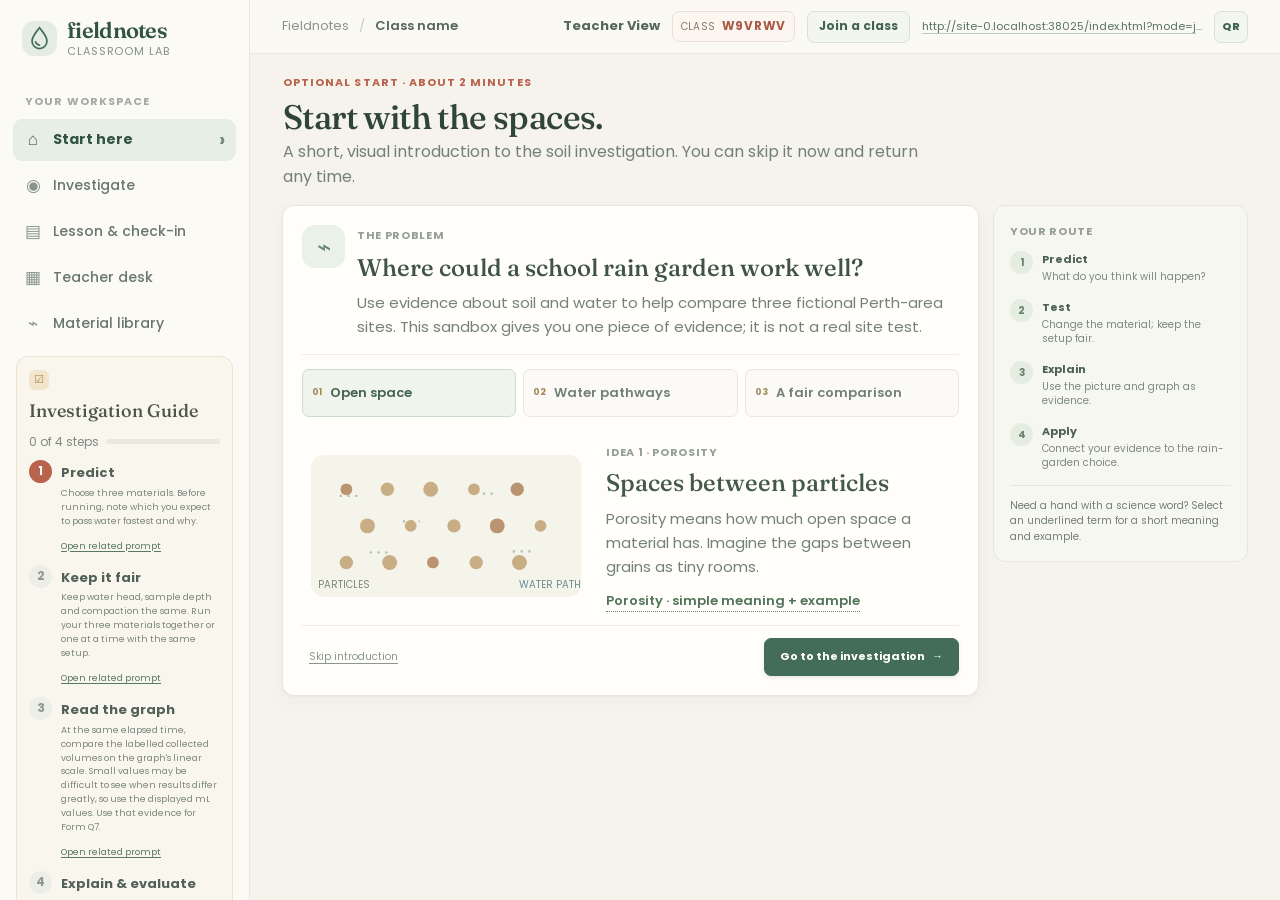
==== index.html @ 04ba3dc2 "Add encrypted cross-device class backups" ====
<!doctype html>
<html lang="en">
  <head>
    <meta charset="utf-8" />
    <meta name="viewport" content="width=device-width, initial-scale=1" />
    <meta name="theme-color" content="#f5f3ec" />
    <meta name="description" content="An interactive classroom investigation into water moving through soil and rock." />
    <title>Fieldnotes — Water through soil</title>
    <link rel="preconnect" href="https://fonts.googleapis.com" />
    <link rel="preconnect" href="https://fonts.gstatic.com" crossorigin />
    <link href="https://fonts.googleapis.com/css2?family=Fraunces:opsz,wght@9..144,500;9..144,600&family=Poppins:wght@400;500;600;700&display=swap" rel="stylesheet" />
    <link rel="stylesheet" href="styles.css" />
  </head>
  <body>
    <div class="app-frame">
      <aside class="sidebar" aria-label="Main navigation">
        <a class="brand" href="#explore" aria-label="Fieldnotes home">
          <span class="brand-mark" aria-hidden="true">
            <svg viewBox="0 0 40 40"><path d="M20 4c5 7 11 12 11 20a11 11 0 1 1-22 0C9 16 15 11 20 4Z" fill="none" stroke="currentColor" stroke-width="2.5"/><path d="M14 25c1 3 3 4 6 5" fill="none" stroke="currentColor" stroke-width="2.5" stroke-linecap="round"/></svg>
          </span>
          <span class="brand-copy"><strong>fieldnotes</strong><small>classroom lab</small></span>
        </a>

        <div class="nav-label">YOUR WORKSPACE</div>
        <nav class="primary-nav">
          <button class="nav-item active" data-view="intro"><span class="nav-icon">⌂</span><span>Start here</span><span class="nav-chevron">›</span></button>
          <button class="nav-item" data-view="explore"><span class="nav-icon">◉</span><span>Investigate</span></button>
          <button class="nav-item" data-view="lesson"><span class="nav-icon">▤</span><span>Lesson &amp; check-in</span></button>
          <button class="nav-item" data-view="teacher"><span class="nav-icon">▦</span><span>Teacher desk</span></button>
          <button class="nav-item" data-view="sources"><span class="nav-icon">⌁</span><span>Material library</span></button>
        </nav>

        <section class="mission-card workflow-card workspace-guide" aria-labelledby="workflow-title">
          <div class="mission-top"><span class="mission-icon" aria-hidden="true">☑</span></div>
          <h3 id="workflow-title">Investigation Guide</h3>
          <div class="workflow-progress"><span id="workflow-progress-label">0 of 4 steps</span><span class="workflow-track"><i id="workflow-progress-fill"></i></span></div>
          <ol id="workflow-list" class="workflow-list" aria-live="polite"></ol>
          <button class="text-link" data-view="lesson">Open all question prompts <span>↗</span></button>
        </section>

        <div class="sidebar-bottom">
          <div class="class-mini">
            <div class="class-mini-top"><span class="live-dot"></span><span>ACTIVE CLASS</span></div>
            <strong id="sidebar-class-name">Class name</strong>
            <div class="class-mini-foot"><span id="sidebar-class-code" class="mini-code" aria-label="Class code RIVER7">RIVER7</span></div>
          </div>
          <button class="nav-item join-shortcut" data-view="join"><span class="nav-icon">＋</span><span>Join a class</span></button>
          <div class="sidebar-note"><span class="note-dot"></span>Saved in this browser</div>
        </div>
      </aside>

      <div class="main-column">
        <header class="topbar">
          <div class="crumb"><span>Fieldnotes</span><span class="crumb-slash">/</span><strong id="topbar-class-name">Class name</strong></div>
          <div class="topbar-actions">
            <span id="header-view-identity" class="view-identity">Teacher View</span>
            <span class="header-class-code"><span>CLASS</span><strong id="header-class-code">RIVER7</strong></span>
            <button class="header-join-button" type="button" data-view="join">Join a class</button>
            <a id="header-student-url" class="header-student-url" href="?mode=join" target="_blank" rel="noopener noreferrer" aria-label="Open the student website link"><span id="header-student-url-text">Student link</span></a>
            <button id="header-qr-code" class="header-qr-button" type="button" aria-label="Show student link QR code">QR</button>
            <button id="return-teacher-view" class="return-teacher-view" type="button" hidden>Return to Teacher View</button>
          </div>
        </header>

        <main id="main-content">
          <section id="view-intro" class="view active-view" aria-labelledby="welcome-title">
            <div class="page-heading">
              <div><div class="eyebrow"><span class="eyebrow-mark">OPTIONAL START · ABOUT 2 MINUTES</span></div><h1 id="welcome-title">Start with the spaces.</h1><p class="page-intro">A short, visual introduction to the soil investigation. You can skip it now and return any time.</p></div>
            </div>
            <div class="welcome-layout">
              <section class="welcome-main">
                <div class="welcome-challenge"><span class="welcome-art" aria-hidden="true">⌁</span><div><div class="section-kicker">THE PROBLEM</div><h2>Where could a school rain garden work well?</h2><p>Use evidence about soil and water to help compare three fictional Perth-area sites. This sandbox gives you one piece of evidence; it is not a real site test.</p></div></div>
                <div class="intro-concepts" role="group" aria-label="Explore three ideas">
                  <button type="button" class="intro-concept is-active" data-intro-step="spaces" aria-pressed="true"><span>01</span><strong>Open space</strong></button>
                  <button type="button" class="intro-concept" data-intro-step="pathways" aria-pressed="false"><span>02</span><strong>Water pathways</strong></button>
                  <button type="button" class="intro-concept" data-intro-step="fair" aria-pressed="false"><span>03</span><strong>A fair comparison</strong></button>
                </div>
                <div class="intro-visual-row"><div class="intro-diagram" id="intro-diagram" aria-label="Illustration of pore spaces between soil particles"></div><div class="intro-explanation" aria-live="polite"><span class="section-kicker" id="intro-step-label">IDEA 1 · POROSITY</span><h2 id="intro-step-title">Spaces between particles</h2><p id="intro-step-copy">Porosity means how much open space a material has. Imagine the gaps between grains as tiny rooms.</p><button class="term-link" type="button" data-glossary="porosity" data-tooltip="Porosity is the amount of open space inside a material. Example: a sponge can have many spaces to hold water.">Porosity · simple meaning + example</button></div></div>
                <div class="intro-actions"><button id="skip-intro" class="quiet-button">Skip introduction</button><button id="start-investigation" class="run-button">Go to the investigation <span>→</span></button></div>
              </section>
              <aside class="welcome-aside"><div class="section-kicker">YOUR ROUTE</div><ol class="welcome-route"><li><span>1</span><div><strong>Predict</strong><small>What do you think will happen?</small></div></li><li><span>2</span><div><strong>Test</strong><small>Change the material; keep the setup fair.</small></div></li><li><span>3</span><div><strong>Explain</strong><small>Use the picture and graph as evidence.</small></div></li><li><span>4</span><div><strong>Apply</strong><small>Connect your evidence to the rain-garden choice.</small></div></li></ol><p class="welcome-note">Need a hand with a science word? Select an underlined term for a short meaning and example.</p></aside>
            </div>
          </section>

          <section id="view-explore" class="view active-view" aria-labelledby="page-title">
            <div class="page-heading">
              <div>
                <div class="eyebrow"><span class="eyebrow-mark">FIELD STUDY 02</span><span class="eyebrow-dot">·</span><span>SOIL &amp; WATER</span></div>
                <h1 id="page-title">Where does the water go?</h1>
                <p class="page-intro">Test how different substances let water move through them. Keep the setup the same, change one variable, and look for a pattern.</p>
              </div>
              <div class="progress-chip"><span class="progress-ring">01</span><span><small>YOUR INVESTIGATION</small><strong>Explore the flow</strong></span></div>
            </div>

            <div class="mode-row">
              <div class="mode-label"><span class="mode-sparkle">✳</span><span><strong>Choose your view</strong><small>Every material is available in both modes.</small></span></div>
              <div class="mode-switch" role="group" aria-label="Simulator detail mode">
                <button id="simple-mode" class="mode-option selected" aria-pressed="true">Simple <span>Start here</span></button>
                <button id="advanced-mode" class="mode-option" aria-pressed="false">Advanced <span>Show the science</span></button>
              </div>
            </div>

            <div class="lab-layout">
              <aside class="control-column">
                <section class="control-card" aria-labelledby="setup-title">
                  <div class="card-title-row">
                    <div><div class="section-kicker">YOUR SETUP</div><h2 id="setup-title">Set up a trial</h2></div>
                    <span class="step-count">01 / 03</span>
                  </div>
                  <div class="field-label" id="material-select-label">Material <span class="field-required">10 available</span></div><button id="material-help" class="term-link material-help" type="button" data-glossary="material-clay" data-tooltip="Clay is soil with extremely small mineral particles. Example: it can have many tiny spaces that still slow water." aria-label="Explain the selected material">What is this material?</button>
                  <div class="material-picker" id="material-picker"><button id="material-picker-trigger" class="material-picker-trigger" type="button" aria-haspopup="listbox" aria-expanded="false" aria-labelledby="material-select-label material-picker-current" aria-describedby="material-note"><span id="material-picker-current"></span><span class="select-chevron" aria-hidden="true">⌄</span></button><div id="material-picker-menu" class="material-picker-menu" role="listbox" aria-labelledby="material-select-label" hidden></div></div><select id="material-select" aria-hidden="true" tabindex="-1" hidden></select>
                  <div id="material-note" class="material-note">A material’s pore space and flow rate are related, but they are not the same thing.</div>

                  <div class="range-field">
                    <div class="range-heading"><label for="head-range">Water head <button class="term-inline" type="button" aria-label="Explain water head" data-glossary="water-head" data-tooltip="Water head is the height of water pushing through the sample. Example: a higher water level gives a stronger push.">?</button></label><output id="head-output" for="head-range">15 cm</output></div>
                    <input id="head-range" type="range" min="5" max="30" value="15" step="1" />
                    <div class="range-ends"><span>Lower</span><span>Higher pressure</span></div>
                  </div>
                  <div class="range-field">
                    <div class="range-heading"><label for="depth-range">Material depth</label><output id="depth-output" for="depth-range">10 cm</output></div>
                    <input id="depth-range" type="range" min="5" max="20" value="10" step="1" />
                    <div class="range-ends"><span>Shorter</span><span>Longer path</span></div>
                  </div>
                  <div class="range-field compact-range">
                  <div class="range-heading"><label for="compact-range">Compaction <button class="term-inline" type="button" aria-label="Explain compaction" data-glossary="compaction" data-tooltip="Compaction is how tightly particles are pressed. Example: pressing loose grains together changes the gaps between them.">?</button></label><output id="compact-output" for="compact-range">0%</output></div>
                    <input id="compact-range" type="range" min="0" max="60" value="0" step="5" />
                    <div class="range-ends"><span>Loose</span><span>Pressed</span></div>
                  </div>
                  <div id="advanced-readout" class="advanced-readout" hidden>
                    <div class="readout-head"><span>ILLUSTRATIVE MODEL VALUES</span><button id="formula-help" class="help-button" aria-label="Explain model values">?</button></div>
                    <p class="model-value-note">These numbers are sandbox inputs, not measurements of a real sample.</p>
                    <div class="value-pair"><span>Model input, K <button class="term-inline" type="button" aria-label="Explain hydraulic conductivity" data-glossary="hydraulic-conductivity" data-tooltip="Hydraulic conductivity (K) is a model number for how readily a material transmits water under these conditions.">?</button></span><strong id="k-value">—</strong></div>
                    <div class="value-pair"><span>Porosity <button class="term-inline" type="button" aria-label="Explain porosity" data-glossary="porosity" data-tooltip="Porosity is the share of a material's volume made up of open spaces. Example: a sponge has spaces that can hold water.">?</button></span><strong id="porosity-value">—</strong></div>
                    <div class="value-pair"><span>Area, A <button class="term-inline" type="button" aria-label="Explain sample area" data-glossary="sample-area" data-tooltip="Sample area is the face area water passes through. Example: a wider filter has more area for water to pass side by side.">?</button></span><strong id="area-value">—</strong></div>
                    <div class="value-pair"><span>Head, Δh <button class="term-inline" type="button" aria-label="Explain head difference" data-glossary="head-difference" data-tooltip="The head difference is the height-related push across the sample. Example: water flows from a higher tank level toward a lower outlet.">?</button></span><strong id="head-value">—</strong></div>
                    <div class="value-pair"><span>Depth, L <button class="term-inline" type="button" aria-label="Explain sample length" data-glossary="sample-length" data-tooltip="Sample length is the distance water travels through the material. Example: water takes a longer route through a deep layer than a thin one.">?</button></span><strong id="length-value">—</strong></div>
                    <div class="value-pair"><span>Discharge, Q <button class="term-inline" type="button" aria-label="Explain discharge" data-glossary="discharge" data-tooltip="Discharge is the volume of water passing through each second. Example: a tap filling a bucket quickly has a greater discharge.">?</button></span><strong id="q-value">—</strong></div>
                    <div class="value-pair"><span>Darcy flux, q/A <button class="term-inline" type="button" aria-label="Explain Darcy flux" data-glossary="darcy-flux" data-tooltip="Darcy flux is flow rate divided by the whole sample area. It is not the exact speed of water in each pore. Example: a sprinkler spreading the same water over a wider patch has a lower flow per square metre.">?</button></span><strong id="v-value">—</strong></div>
                    <div class="equation"><span>Darcy’s law <button class="term-inline" type="button" aria-label="Explain Darcy's law" data-glossary="darcy-law" data-tooltip="Darcy's law estimates flow through a porous material from its conductivity, area and water-level gradient. Example: it helps explain why water passes faster through a wide, open filter than a narrow, tightly packed one.">?</button></span><strong id="equation-value">Q = K × A × (Δh ÷ L)</strong></div>
                  </div>
                  <div class="control-divider"></div>
                  <div class="compare-heading"><div><div class="section-kicker">COMPARE</div><h3>Test up to 3</h3></div><span class="compare-glyph">⇄</span></div>
                  <div class="compare-add-row">
                    <div class="material-picker compare-picker small-select" id="compare-picker"><button id="compare-picker-trigger" class="material-picker-trigger" type="button" aria-label="Choose a material to compare" aria-haspopup="listbox" aria-expanded="false"><span id="compare-picker-current">Choose another material</span><span class="select-chevron" aria-hidden="true">⌄</span></button><div id="compare-picker-menu" class="material-picker-menu" role="listbox" aria-label="Materials available to compare" hidden></div><select id="compare-select" aria-hidden="true" tabindex="-1" hidden><option value="">Choose another material</option></select></div>
                    <button id="add-compare" class="icon-add" aria-label="Add material to comparison" title="Add comparison">+</button>
                  </div>
                  <div id="compare-chips" class="compare-chips" aria-live="polite"></div>
                  <div class="compare-properties-heading"><strong>Material property scales</strong><span>Selected materials · view only</span></div>
                  <div id="compare-material-readouts" class="compare-material-readouts" aria-label="Read-only material property scales"></div>
                  <div class="control-footnote"><span class="tiny-info">i</span><span>For a fair test, each material gets the same water head, depth and compaction.</span></div>
                </section>

              </aside>

              <section class="experiment-card" aria-label="Live soil investigation">
                <div class="experiment-toolbar">
                  <div class="experiment-title"><span class="activity-dot"></span><span><strong>Permeability lab</strong><small id="activity-status">Ready for a new trial</small></span></div>
                  <div class="run-actions">
                    <button id="reset-trial" class="quiet-button" title="Save this completed trial to Activity History, then reset">Reset</button>
                    <button id="run-trial" class="run-button"><span class="play-mark">▶</span><span>Start trial</span></button>
                  </div>
                </div>
                <div class="visual-pair">
                  <section class="activity-panel" aria-labelledby="activity-title">
                    <div class="panel-topline"><div><div class="panel-overline">THE ACTIVITY</div><h3 id="activity-title">Watch the water move</h3></div><button class="caption-help" id="why-slow" title="About the simulation">i</button></div>
                    <div class="activity-stage" id="activity-stage">
                      <div class="stage-tag">SIMULATED SOIL SAMPLE</div>
                      <div id="activity-visual" class="activity-visual" aria-label="Diagram of water passing through a soil sample"></div>
                      <div class="stage-caption"><span class="material-swatch" id="material-swatch"></span><span id="visual-material-label">Clay sample</span><span class="caption-separator">·</span><span id="visual-flow-label">Very slow flow</span></div>
                      <div class="flow-callout"><span class="callout-wave">≈</span><span><strong id="flow-band">Slow flow</strong><small>Water movement through this sample</small></span></div>
                    </div>
                    <div class="activity-readings">
                      <div><span class="reading-label">COLLECTED</span><strong id="volume-value">0.00 <small>mL</small></strong></div>
                      <div><span class="reading-label">ELAPSED</span><strong id="time-value">0:00</strong></div>
                      <div class="reading-state"><span class="reading-label">PORE SPACE</span><strong id="porosity-band">High</strong></div>
                    </div>
                    <details class="pore-explorer"><summary>See how pore size and pathways differ</summary><p class="pore-explorer-note">Adjust the sketch to explore how grain size and connected gaps can change flow. These sliders teach the idea; they do not change the selected material or graph.</p><div id="pore-model-visual" class="pore-model-visual"></div><label class="range-heading" for="grain-model-range"><span>Grain size</span><output id="grain-model-output">Mixed</output></label><input id="grain-model-range" type="range" min="0" max="100" value="50" /><div class="range-ends"><span>Fine</span><span>Coarse</span></div><label class="range-heading pore-slider-label" for="path-model-range"><span>Connected gaps</span><output id="path-model-output">Some</output></label><input id="path-model-range" type="range" min="0" max="100" value="50" /><div class="range-ends"><span>Few links</span><span>More links</span></div><p id="pore-model-caption" class="pore-model-caption" aria-live="polite"></p></details>
                    <details class="activity-history-details"><summary><span>Activity History</span><span id="history-count" class="history-count">0 saved trials</span></summary><p class="history-intro">Earlier trials appear newest first. Compare a saved material line with today’s graph to look for patterns.</p><div id="activity-history-list" class="activity-history-list"></div></details>
                  </section>

                  <section class="graph-panel" aria-labelledby="graph-title">
                    <div class="panel-topline graph-heading"><div><div class="panel-overline">YOUR EVIDENCE</div><h3 id="graph-title">Water collected over time</h3></div><span id="graph-live" class="graph-live"><i></i> LIVE</span></div>
                    <div class="chart-wrap">
                      <svg id="volume-chart" viewBox="0 0 520 260" role="img" aria-label="Line graph showing cumulative water collected over time"></svg>
                    </div>
                    <div id="chart-legend" class="chart-legend"></div>
                    <div class="simulator-seek graph-simulator-seek">
                      <div class="simulator-seek-head"><label for="trial-scrubber">Explore trial time</label><output id="trial-time-output" for="trial-scrubber">0:00</output></div>
                      <input id="trial-scrubber" type="range" min="0" max="120" step="1" value="0" aria-label="Move through the simulated trial time" />
                      <div class="simulator-seek-foot"><span>0 sec</span><span id="trial-time-end">120 sec</span><span>Scrub back to inspect results; moving forward extends the trial with current settings.</span><button type="button" id="advance-trial" class="advance-button">+10 sec</button></div>
                    </div>
                    <p id="graph-scale-note" class="graph-scale-note" hidden></p>
                    <div class="graph-explainer">
                      <div class="explainer-icon">↗</div>
                      <div><strong>What the graph means</strong><p>Horizontal axis: elapsed simulated time in seconds, from 0 to 120. Vertical axis: cumulative water collected in millilitres. Every material uses the same linear axes and evenly spaced tick values.</p><p id="graph-line-reading">At the same time, a higher line means more water has been collected. A steeper line means a faster flow rate.</p><p>Dotted line: model estimate from the selected time and current settings. Solid line: recorded result, which keeps its earlier values when settings change. Both are simulated, not field measurements.</p><p>When materials differ greatly, a low-flow line may sit close to zero on the shared scale. Read the labelled mL values at the same time to compare them.</p><button class="term-link graph-term" type="button" data-glossary="slope" data-tooltip="Graph slope means how quickly the line rises. Example: a steeper line shows more water collected in the same time.">What does slope mean?</button></div>
                    </div>
                    <div id="graph-insight" class="graph-insight"><span class="insight-stars">✳</span><span>Start a trial to see how your setup changes the line.</span></div>
                  </section>
                </div>
                <div class="experiment-bottom-note"><span class="note-leaf">✿</span><span><strong>Think like a scientist:</strong> change one setting at a time so you can tell what caused the difference.</span><button id="what-is-darcy" class="underlined-button">Why does water flow? <span>↗</span></button></div>
              </section>
            </div>

            <footer class="page-footer"><span>Fieldnotes <span class="footer-dot">·</span> <strong id="footer-class-name">Class name</strong></span><small class="footer-credit">Made by Kyle Sprenkeling</small><button id="about-model" class="footer-link">About this model</button></footer>
          </section>

          <section id="view-lesson" class="view" aria-labelledby="lesson-title" hidden>
            <div class="page-heading secondary-heading">
              <div><div class="eyebrow"><span class="eyebrow-mark">FIELD STUDY 02</span><span class="eyebrow-dot">·</span><span>LEARN &amp; APPLY</span></div><h1 id="lesson-title">Water moves through soil</h1><p class="page-intro">Use the lab to gather evidence, then connect what you saw to the ideas behind it.</p></div>
              <div class="progress-chip"><span class="progress-ring lesson-ring">02</span><span><small>LESSON PROGRESS</small><strong><span id="question-progress">0</span> of 6 answered</strong></span></div>
            </div>
            <div class="lesson-layout">
              <div class="lesson-main">
                <article class="lesson-card lesson-intro-card">
                  <div class="lesson-card-head"><div><div class="section-kicker">THE BIG IDEA</div><h2>More pores doesn’t always mean faster flow.</h2></div><span class="idea-mark">✳</span></div>
                  <p>Soil contains spaces between particles. Those spaces store water, but the size and connection of the spaces affect how quickly water can move. A clay can have lots of pore space and still let water through slowly because its pores are tiny and poorly connected.</p>
                  <div class="idea-pair"><div class="idea-cell"><span class="idea-icon pore-icon">◌</span><span><strong>Porosity <button class="term-inline" type="button" data-glossary="porosity" data-tooltip="Porosity is how much open space a material has. Example: a sponge has many spaces that can hold water.">?</button></strong><small>How much open space is in the material.</small></span></div><span class="idea-not-equal">≠</span><div class="idea-cell"><span class="idea-icon flow-icon">↗</span><span><strong>Permeability <button class="term-inline" type="button" data-glossary="permeability" data-tooltip="Permeability is how easily water moves through connected spaces. Example: open gaps make a path for water.">?</button></strong><small>How easily connected spaces let water through.</small></span></div></div>
                </article>
                <div class="lesson-section-title"><div><div class="section-kicker">PREDICT · TEST · EXPLAIN</div><h2>Evidence check-in</h2></div><span class="question-count">6 SHORT PROMPTS · SAVED HERE</span></div>
                <p class="form-note">Draft your thinking here, then use your class form for the assessed responses. Form Q7–Q9 match the three investigation questions.</p>
                <div id="question-list" class="question-list"></div>
                <div class="submit-bar"><div><strong>Save your check-in</strong><small>Your draft answers stay in this browser only.</small></div><button id="submit-lesson" class="run-button"><span>Finish check-in</span><span>→</span></button></div>
                <div id="submit-message" class="submit-message" role="status" hidden></div>
              </div>
              <aside class="lesson-aside">
                <section class="aside-card lesson-task-card"><div class="section-kicker">LEARNING INTENTION</div><h3 id="lesson-intention-title">What am I learning?</h3><p id="active-learning-intention">Compare how water moves through different materials and use the graph as evidence.</p><div class="learning-task-divider"></div><div class="section-kicker">INVESTIGATION TASK</div><h3 id="lesson-task-title">Where does the water go?</h3><p id="lesson-task-description">Choose three materials. Keep the setup the same and record what changes.</p><div class="task-progress"><div class="task-progress-track"><span id="task-progress-fill"></span></div><span id="task-progress-label">0 / 3 materials</span></div><button class="outline-button" data-view="explore">Return to the lab <span>↗</span></button></section>
                <section class="aside-card reference-card"><span class="reference-icon">⌁</span><div class="section-kicker">KEEP IN MIND</div><p>Our model uses representative material values to make comparisons clear. Real soil properties vary with grain size, structure, moisture and local conditions.</p><button class="text-link" data-view="sources">Explore the material library <span>↗</span></button></section>
              </aside>
            </div>
          </section>

          <section id="view-teacher" class="view" aria-labelledby="teacher-title" hidden>
            <div class="page-heading secondary-heading">
              <div><div class="eyebrow"><span class="eyebrow-mark">TEACHER DESK</span><span class="eyebrow-dot">·</span><span>CLASSROOM OVERVIEW</span></div><h1 id="teacher-title">Your class, at a glance.</h1><p class="page-intro">A quick look at today’s investigation, learner progress and lesson materials.</p></div>
              <button id="export-class" class="outline-button export-button"><span>⇩</span> Export class CSV</button>
            </div>
            <div class="teacher-stats">
              <article class="stat-card"><span class="stat-icon green-stat">♧</span><span class="stat-caption">ACTIVE CLASS</span><strong id="active-class-label">Class name</strong><small id="active-class-subtitle">Select or manage a class below</small></article>
              <article class="stat-card"><span class="stat-icon ochre-stat">⌁</span><span class="stat-caption">JOIN CODE</span><strong id="join-code-display" class="join-code-large">RIVER7</strong><small>Share with your class</small></article>
              <article class="stat-card"><span class="stat-icon coral-stat">◷</span><span class="stat-caption">LEARNERS JOINED</span><strong id="roster-count">4</strong><small><span class="live-dot"></span> Updated in this browser</small></article>
              <article class="stat-card"><span class="stat-icon blue-stat">✓</span><span class="stat-caption">LESSON COMPLETION</span><strong id="completion-stat">50%</strong><small id="completion-caption">Learners submitted</small></article>
            </div>
            <section class="dashboard-card class-manager" aria-label="Manage classes">
              <div class="class-manager-select"><label class="field-label" for="active-class-select">Active class</label><select id="active-class-select" class="text-input" aria-label="Select active class"></select></div>
              <div class="class-manager-actions"><button id="new-class" type="button" class="outline-button">＋ Add class</button><button id="rename-class" type="button" class="outline-button">Rename</button><button id="delete-class" type="button" class="quiet-button">Delete class</button></div>
              <div class="class-join-tools"><button id="randomize-code" type="button" class="outline-button" aria-label="Generate a new unique join code for the active class">↻ Generate new code</button><a id="student-join-link" class="student-join-anchor" href="?mode=join" target="_blank" rel="noreferrer"><span>Student version</span><code id="student-url-display">http://localhost/?mode=join</code><span aria-hidden="true">↗</span></a><button id="copy-student-link" type="button" class="outline-button">Copy link</button><button id="preview-student-view" type="button" class="outline-button">Preview as a student</button><span id="student-link-copy" class="student-link-copy" aria-live="polite"></span><small class="class-code-help">Share the class code with students. Keep the teacher recovery code private.</small></div>
              <details class="teacher-recovery-key"><summary>Teacher recovery code · keep private</summary><div class="teacher-recovery-key-content"><strong id="teacher-recovery-code-display">—</strong><button id="copy-teacher-recovery-code" type="button" class="quiet-button">Copy code</button><small>Keep this separate from the student class code. Both are needed to recover the class.</small></div></details>
              <form id="teacher-recover-form" class="teacher-recover-form"><label class="field-label" for="teacher-recover-class-code">Recover a saved class</label><div class="teacher-recover-controls"><input id="teacher-recover-class-code" class="text-input code-input" maxlength="10" placeholder="Class code" autocomplete="off" required /><input id="teacher-recover-code" class="text-input code-input" maxlength="12" placeholder="Teacher recovery code" autocomplete="off" required /><button class="outline-button" type="submit">Reopen class</button></div><small id="teacher-recover-status" class="teacher-recover-status" role="status">Both codes reopen a class saved in this browser. Cross-device recovery needs shared storage.</small></form>
              <section class="teacher-backup-tools" aria-labelledby="teacher-backup-title"><div><h3 id="teacher-backup-title">Cross-device class backup</h3><p>Creates an encrypted link for this class, including its roster, lesson settings, learner work and history. Restore it with the class code and private teacher recovery code.</p></div><button id="generate-backup-link" class="outline-button" type="button">Generate Cross-Device Link</button><div id="backup-link-result" class="backup-link-result" hidden><label class="field-label" for="backup-link-output">Encrypted recovery link</label><textarea id="backup-link-output" class="text-area backup-link-output" rows="3" readonly aria-describedby="backup-link-help"></textarea><div class="backup-link-actions"><button id="copy-backup-link" class="small-primary" type="button">Copy Link</button><span id="backup-link-status" role="status"></span></div><small id="backup-link-help">Keep this link private and share the two codes separately. Anyone with the link and both codes can access this class backup. Large class histories may exceed browser link limits.</small></div></section>
            </section>
            <div class="teacher-grid">
              <section class="dashboard-card roster-card"><div class="dashboard-card-head"><div><div class="section-kicker">LEARNER ROSTER</div><h2 id="roster-class-title">Class name</h2></div><span id="roster-class-code" class="class-code-pill">RIVER7</span></div><div class="table-scroll"><table class="roster-table"><thead><tr><th>LEARNER</th><th>PROGRESS</th><th>STATUS</th><th>SCORE</th></tr></thead><tbody id="roster-body"></tbody></table></div><details class="roster-editor"><summary>Add learners · one name per line or paste a list</summary><label class="field-label" for="bulk-students">Learner names</label><textarea id="bulk-students" class="text-area" rows="4" placeholder="John Smith&#10;Ava Martin&#10;Noah Williams"></textarea><div class="roster-editor-actions"><small>Names are matched without case sensitivity. A unique first name is accepted.</small><button id="add-students" type="button" class="small-primary">Add to roster</button></div></details><div class="card-footer"><span class="live-dot"></span><span id="class-status-caption">Saved in this browser</span><button id="close-class" class="footer-link">Close class</button></div></section>
              <section class="dashboard-card lesson-builder"><div class="dashboard-card-head"><div><div class="section-kicker">LESSON AUTHORING</div><h2>Build a field study</h2></div><span class="builder-icon">✎</span></div><button id="teacher-tour-start" class="outline-button teacher-tour-start">Show me around</button><label class="field-label" for="lesson-name">Lesson title</label><input id="lesson-name" class="text-input" value="Where does the water go?" /><label class="field-label" for="lesson-intentions">Learning intention</label><textarea id="lesson-intentions" class="text-area" rows="2">Compare how water moves through different materials and use the graph as evidence.</textarea><label class="field-label" for="lesson-description">Investigation task</label><textarea id="lesson-description" class="text-area" rows="3">Choose three materials. Keep the setup the same and record what changes.</textarea><details class="teacher-editors"><summary>Edit student questions and steps</summary><label class="field-label" for="question-editor">Question wording <span class="field-required">one prompt per line</span></label><textarea id="question-editor" class="text-area editor-area" rows="6" aria-describedby="question-editor-help"></textarea><small id="question-editor-help">Edit the six default prompts in order. This changes the local preview.</small><label class="field-label" for="workflow-editor">Investigation step notes <span class="field-required">one note per line</span></label><textarea id="workflow-editor" class="text-area editor-area" rows="4" aria-describedby="workflow-editor-help"></textarea><small id="workflow-editor-help">Edit the guidance beside each of the four steps.</small><div class="editor-actions"><button id="restore-defaults" class="quiet-button" type="button">Restore default wording</button><button id="save-teacher-edits" class="small-primary" type="button">Save wording</button></div></details><div class="builder-footer"><span id="publish-status" class="draft-status">DRAFT · 6 PROMPTS</span><button id="publish-lesson" class="small-primary">Publish lesson</button></div></section>
            </div>
            <details class="dashboard-card lesson-history-details"><summary><span><strong>Lesson history</strong><small>Open saved class details and lesson activity</small></span><span id="lesson-history-count" class="history-count">0 saved classes</span></summary><div id="lesson-history-list" class="lesson-history-list"></div></details>
            <section class="dashboard-card replay-card"><div class="dashboard-card-head"><div><div class="section-kicker">SESSION REPLAY</div><h2>Revisit the investigation</h2></div><label class="replay-learner-label">Learner<select id="replay-learner-select" aria-label="Choose learner replay"></select></label></div><p>Replay reconstructs the simulator from saved actions and state changes. It does not record video.</p><div class="replay-controls"><button id="replay-play" class="replay-play" aria-label="Play replay">▶</button><input id="replay-scrubber" type="range" min="0" max="100" value="0" /><span id="replay-time">00:00</span><select id="replay-speed" aria-label="Replay speed"><option value="1">1×</option><option value="4">4×</option><option value="16">16×</option></select><label class="skip-idle"><input id="skip-idle" type="checkbox" checked /> Skip idle time</label></div><div id="replay-caption" class="replay-caption">Start a trial in the lab to create a local replay.</div><div id="replay-frame" class="replay-frame" aria-label="Reconstructed simulator state"></div></section>
          </section>

          <section id="view-sources" class="view" aria-labelledby="sources-title" hidden>
            <div class="page-heading secondary-heading"><div><div class="eyebrow"><span class="eyebrow-mark">FIELD GUIDE</span><span class="eyebrow-dot">·</span><span>DATA &amp; SOURCES</span></div><h1 id="sources-title">Meet the materials.</h1><p class="page-intro">Representative classroom values help us compare materials. Natural materials are variable: these values are a model, not a test result for every sample.</p></div><span class="sources-stamp">SOURCE NOTES INCLUDED</span></div>
            <div class="preview-notice source-notice"><span class="notice-symbol">✳</span><span><strong>Why compare categories?</strong> Grain size, sorting, weathering, fractures and soil structure change the way water moves. Use this model to explore patterns; its numbers are not field measurements.</span></div>
            <div class="sources-layout"><div class="source-table-card"><div class="dashboard-card-head"><div><div class="section-kicker">MATERIAL LIBRARY</div><h2>Ten materials · one shared simulator</h2></div><span class="library-badge">Available in Simple &amp; Advanced</span></div><div class="table-scroll"><table class="materials-table"><thead><tr><th>MATERIAL</th><th>POROSITY BAND</th><th>MODELLED FLOW</th><th>CLASSROOM NOTE</th></tr></thead><tbody id="materials-body"></tbody></table></div><div class="data-note"><span class="tiny-info">i</span><span>Flow categories and porosity bands are teaching-model outputs, not field measurements. Advanced K values are illustrative inputs.</span></div></div>
              <aside class="source-citations"><section class="aside-card"><div class="section-kicker">SOURCE NOTES</div><h3>Where to check the science</h3><p>These sources support the science and Perth setting. No unverified conductivity range is presented as measured data here; advanced values are clearly marked as illustrative model inputs.</p><ul class="citation-list"><li><a href="https://pubs.usgs.gov/of/1993/ofr93-643/" target="_blank" rel="noreferrer">USGS — Porosity and permeability</a><small>Explains pore space and how connected openings allow groundwater to move.</small></li><li><a href="https://pubs.usgs.gov/sir/2008/5169/table3.html" target="_blank" rel="noreferrer">USGS — Hydraulic conductivity of aquifer sediments</a><small>Published measurements vary widely with material and conditions.</small></li><li><a href="https://pubs.usgs.gov/wsp/2310/report.pdf" target="_blank" rel="noreferrer">USGS — Hydraulic properties of rocks</a><small>Rock properties vary with fractures and sample context.</small></li><li><a href="https://library.dpird.wa.gov.au/bulletins/345/" target="_blank" rel="noreferrer">WA DPIRD — Soils of the Swan Coastal Plain</a><small>Local landforms and sediment histories help explain soil patterns.</small></li><li><a href="https://www.wa.gov.au/service/natural-resources/mineral-resources/geoview-search-geoscience-and-titles-information" target="_blank" rel="noreferrer">GeoVIEW.WA</a><small>Official map resource for broad geology patterns in Western Australia.</small></li></ul></section><section class="aside-card simplification-card"><span class="reference-icon">✳</span><div class="section-kicker">MODEL SIMPLIFICATION</div><p>Compaction lowers the available pore space and hydraulic conductivity in this teaching model. The curve is intentionally simple and is not a geotechnical compaction law. The fictional rain-garden sites are not surveyed locations.</p></section></aside></div>
          </section>

          <section id="view-join" class="view join-view" aria-labelledby="join-title" hidden>
            <div class="join-card"><div class="join-illustration"><span>⌁</span></div><div class="eyebrow"><span class="eyebrow-mark">WELCOME TO FIELDNOTES</span></div><h1 id="join-title">Join your class.</h1><p>Enter your teacher’s class code, then type the first or full name on the class list.</p><form id="join-form"><label class="field-label" for="join-code">Class code</label><input id="join-code" class="text-input code-input" maxlength="10" placeholder="Enter the class code" required autocomplete="off" /><label class="field-label" for="join-name">Your first or full name</label><input id="join-name" class="text-input" maxlength="50" placeholder="Name your teacher knows" required autocomplete="name" /><button class="run-button join-submit" type="submit">Join class <span>→</span></button></form><div id="join-error" class="join-error" role="alert" hidden>Please enter your first, or first and last name</div><small class="join-privacy">Your work is saved in this browser so you can return using the same class code and name.</small></div>
          </section>

          <div id="info-dialog" class="dialog-backdrop" hidden>
            <section class="info-dialog" role="dialog" aria-modal="true" aria-labelledby="dialog-title"><button class="dialog-close" id="dialog-close" aria-label="Close explanation">×</button><div class="section-kicker">A NOTE FROM THE FIELD GUIDE</div><h2 id="dialog-title">Water follows the path of least resistance.</h2><div id="dialog-content" class="dialog-content"></div><button class="small-primary dialog-done" id="dialog-done">Got it</button></section>
          </div>
        </main>
      </div>
    </div>
    <div id="toast" class="toast" role="status" aria-live="polite"></div>
    <script src="app.js" defer></script>
  </body>
</html>
---- styles.css ----
:root {
  color-scheme: light;
  --paper: #f5f3ec;
  --paper-deep: #eeece3;
  --card: #fffefa;
  --ink: #293b35;
  --muted: #74807a;
  --line: #e5e3d9;
  --green: #446d59;
  --green-dark: #315342;
  --green-pale: #e7eee6;
  --terracotta: #b9624c;
  --terracotta-pale: #f7eae4;
  --ochre: #bd8b3d;
  --ochre-pale: #f5efdf;
  --blue: #6a9bad;
  --blue-pale: #e6f0f2;
  --shadow: 0 5px 20px rgba(42, 55, 47, .035), 0 1px 2px rgba(42, 55, 47, .04);
  --sans: "Poppins", "Aptos", "Segoe UI", sans-serif;
  --serif: "Fraunces", Georgia, serif;
}

* { box-sizing: border-box; }
html { min-width: 320px; background: var(--paper); scroll-behavior: smooth; }
body { margin: 0; min-width: 320px; background: var(--paper); color: var(--ink); font-family: var(--sans); font-size: 13px; -webkit-font-smoothing: antialiased; }
button, input, select, textarea { color: inherit; font: inherit; }
button { cursor: pointer; }
button:focus-visible, input:focus-visible, select:focus-visible, textarea:focus-visible, a:focus-visible { outline: 3px solid rgba(94, 148, 124, .45); outline-offset: 2px; }
button:disabled { cursor: not-allowed; opacity: .5; }
.app-frame { min-height: 100vh; }
.sidebar { position: fixed; inset: 0 auto 0 0; z-index: 20; width: 250px; overflow-y: auto; background: #fbfaf5; border-right: 1px solid #e9e7de; display: flex; flex-direction: column; padding: 19px 13px 14px; }
.brand { display: flex; align-items: center; gap: 10px; padding: 0 9px 23px; color: var(--green-dark); text-decoration: none; }
.brand-mark { width: 35px; height: 35px; display: grid; place-items: center; border-radius: 12px; background: #e5ece4; color: var(--green); }
.brand-mark svg { width: 27px; height: 27px; }
.brand-copy { display: flex; flex-direction: column; line-height: 1.05; }
.brand-copy strong { font-family: var(--serif); font-size: 22px; letter-spacing: -.7px; font-weight: 600; }
.brand-copy small { color: #829087; font-size: 9px; letter-spacing: .9px; text-transform: uppercase; margin-top: 4px; }
.nav-label { color: #a2aaa3; font-size: 9px; letter-spacing: 1.1px; font-weight: 700; padding: 12px 12px 9px; }
.primary-nav { display: grid; gap: 4px; }
.nav-item { appearance: none; border: 0; display: flex; gap: 11px; align-items: center; width: 100%; text-align: left; min-height: 40px; padding: 0 11px; border-radius: 9px; color: #68766f; background: transparent; font-size: 12px; font-weight: 500; transition: background .17s ease, color .17s ease; }
.nav-item:hover { background: #f1f1e9; color: var(--ink); }
.nav-item.active { color: var(--green-dark); background: var(--green-pale); font-weight: 700; }
.nav-icon { width: 18px; text-align: center; color: #87958d; font-size: 17px; line-height: 1; }
.nav-item.active .nav-icon { color: var(--green); }
.nav-chevron { margin-left: auto; font-size: 19px; line-height: 1; opacity: .65; }
.sidebar-bottom { margin-top: auto; }
.class-mini { padding: 12px 12px 11px; margin: 0 3px 10px; border: 1px solid #e4e6dd; background: #fffefa; border-radius: 11px; box-shadow: 0 2px 5px rgba(50, 66, 57, .025); }
.class-mini-top { display: flex; gap: 6px; align-items: center; color: #89968f; font-size: 8px; font-weight: 700; letter-spacing: .7px; margin-bottom: 9px; }
.class-mini > strong { display: block; font-family: var(--serif); font-size: 15px; font-weight: 500; margin-bottom: 9px; }
.class-mini-foot { display: flex; justify-content: flex-start; align-items: center; color: #839087; font-size: 9px; }
.mini-code { color: var(--terracotta); font-weight: 700; letter-spacing: .8px; background: var(--terracotta-pale); padding: 4px 5px; border-radius: 4px; }
.workspace-guide { margin: 11px 3px 0; padding: 11px 10px; }
.workspace-guide .mission-top { gap: 6px; }
.workspace-guide .mission-icon { flex: 0 0 20px; }
.workspace-guide h3 { font-size: 16px; margin: 6px 0 7px; }
.workspace-guide .workflow-list { gap: 8px; margin: 9px 0; }
.workspace-guide .workflow-copy p { font-size: 9px; }
.workspace-guide .workflow-question-link { font-size: 9px; }
.workspace-guide > .text-link { font-size: 9px; }
.live-dot, .preview-pill span, .activity-dot, .graph-live i, .note-dot { width: 7px; height: 7px; display: inline-block; border-radius: 50%; background: #73a283; flex: 0 0 auto; }
.join-shortcut { font-size: 11px; min-height: 37px; }
.sidebar-note { display: flex; align-items: center; gap: 7px; color: #919a93; font-size: 9px; padding: 11px 10px 1px; }
.note-dot { width: 6px; height: 6px; background: #c6b174; }
.main-column { min-height: 100vh; margin-left: 250px; }
.topbar { height: 54px; position: sticky; top: 0; z-index: 15; display: flex; align-items: center; justify-content: space-between; padding: 0 32px; background: rgba(250, 249, 244, .94); border-bottom: 1px solid #e9e7de; backdrop-filter: blur(12px); }
.crumb { display: flex; align-items: center; gap: 10px; color: #8a958d; font-size: 10px; }
.crumb strong { color: #56675e; font-weight: 600; }
.crumb-slash { color: #c6cbc3; }
.topbar-actions { display: flex; align-items: center; gap: 15px; }
.preview-pill { display: inline-flex; align-items: center; gap: 7px; color: #718176; font-size: 9px; font-weight: 600; }
.preview-pill span { width: 6px; height: 6px; background: var(--ochre); }
.avatar-button { border: 1px solid #dde4dc; background: #e9eee8; color: var(--green-dark); border-radius: 50%; width: 29px; height: 29px; font-size: 9px; font-weight: 700; }
#main-content { max-width: 1500px; margin: 0 auto; padding: 20px 32px 14px; }
.view[hidden] { display: none !important; }
.page-heading { display: flex; align-items: flex-end; justify-content: space-between; gap: 20px; margin: 0 1px 15px; }
.eyebrow { display: flex; align-items: center; gap: 7px; color: #8d9991; font-size: 8px; letter-spacing: 1.05px; font-weight: 700; margin-bottom: 7px; }
.eyebrow-mark { color: var(--terracotta); }
.eyebrow-dot { color: #c5c8bf; }
h1, h2, h3, p { margin-top: 0; }
h1 { margin-bottom: 4px; color: #30443a; font-family: var(--serif); font-size: clamp(25px, 2.3vw, 32px); line-height: 1.1; letter-spacing: -.6px; font-weight: 500; }
.page-intro { max-width: 650px; margin: 0; color: #738078; font-size: 11px; line-height: 1.55; }
.welcome-layout { display: grid; grid-template-columns: minmax(0, 1fr) 255px; gap: 14px; align-items: start; }
.welcome-main, .welcome-aside { min-width: 0; border: 1px solid #e8e6dd; border-radius: 12px; background: #fffefa; box-shadow: var(--shadow); }
.welcome-main { padding: 19px; }
.welcome-aside { padding: 17px 16px; background: #f5f7f0; box-shadow: none; }
.welcome-challenge { display: flex; align-items: flex-start; gap: 12px; padding-bottom: 15px; border-bottom: 1px solid #eeede7; }
.welcome-art { display: grid; place-items: center; flex: 0 0 43px; width: 43px; height: 43px; border-radius: 13px; background: #eaf1e7; color: #66866d; font-family: var(--serif); font-size: 24px; }
.welcome-challenge .section-kicker { margin: 2px 0 5px; }
.welcome-challenge h2 { margin: 0 0 5px; color: #405348; font-family: var(--serif); font-size: 21px; font-weight: 500; }
.welcome-challenge p, .welcome-note { margin: 0; color: #748078; font-size: 11px; line-height: 1.55; }
.intro-concepts { display: grid; grid-template-columns: repeat(3, minmax(0, 1fr)); gap: 7px; margin: 14px 0 10px; }
.intro-concept { min-width: 0; min-height: 48px; display: flex; align-items: center; gap: 8px; padding: 7px 9px; border: 1px solid #e8e8df; border-radius: 7px; background: #fbfaf6; color: #738077; text-align: left; }
.intro-concept span { color: #a18858; font-size: 9px; font-weight: 700; }
.intro-concept strong { font-size: 10px; font-weight: 600; }
.intro-concept.is-active { border-color: #cddcc9; background: #eff4ec; color: #45644d; }
.intro-visual-row { display: grid; grid-template-columns: minmax(190px, .9fr) minmax(0, 1.1fr); gap: 16px; align-items: center; padding: 12px 0; }
.intro-diagram { min-width: 0; }
.intro-diagram svg { display: block; width: 100%; max-height: 170px; }
.intro-explanation h2 { margin: 0 0 6px; color: #43594a; font-family: var(--serif); font-size: 20px; font-weight: 500; }
.intro-explanation p { color: #728078; font-size: 12px; line-height: 1.55; margin: 0 0 9px; }
.intro-explanation .section-kicker { margin-bottom: 5px; }
.intro-actions { display: flex; justify-content: space-between; align-items: center; padding-top: 12px; border-top: 1px solid #eeede7; }
.intro-actions .quiet-button { min-height: 34px; font-size: 10px; text-decoration: underline; text-underline-offset: 3px; }
.intro-actions .run-button { min-height: 38px; font-size: 11px; }
.welcome-route { display: grid; gap: 15px; padding: 0; margin: 11px 0 15px; list-style: none; }
.welcome-route li { display: flex; align-items: flex-start; gap: 9px; }
.welcome-route li > span { display: grid; place-items: center; flex: 0 0 23px; width: 23px; height: 23px; border-radius: 50%; color: #66816c; background: #e5ede1; font-size: 10px; font-weight: 700; }
.welcome-route li div { display: grid; gap: 2px; }
.welcome-route strong { color: #4c6152; font-size: 11px; }
.welcome-route small { color: #7f8b81; font-size: 10px; line-height: 1.4; }
.welcome-note { padding-top: 12px; border-top: 1px solid #e3e9df; font-size: 10px; }
.term-link, .term-inline { position: relative; padding: 0; border: 0; border-bottom: 1px dotted #68896f; background: transparent; color: #52745a; font-size: inherit; font-weight: 600; text-underline-offset: 3px; }
.term-inline { width: 17px; height: 17px; margin-left: 2px; border: 1px solid #cad9c8; border-radius: 50%; font-size: 10px; }
.term-link[data-tooltip]:hover::after, .term-link[data-tooltip]:focus-visible::after, .term-inline[data-tooltip]:hover::after, .term-inline[data-tooltip]:focus-visible::after { content: attr(data-tooltip); position: absolute; z-index: 25; left: 0; bottom: calc(100% + 7px); width: min(260px, 75vw); padding: 8px 10px; border: 1px solid #dce4d9; border-radius: 7px; background: #334b3a; color: #fffefa; box-shadow: 0 4px 15px rgba(40, 55, 44, .18); font-size: 11px; font-weight: 400; line-height: 1.4; text-align: left; }
.term-inline[data-tooltip]:hover::after, .term-inline[data-tooltip]:focus-visible::after { left: auto; right: 0; }
.progress-chip { display: flex; align-items: center; gap: 9px; flex: 0 0 auto; border: 1px solid #e3e6dd; background: #fbfaf6; border-radius: 10px; padding: 7px 11px; margin-bottom: 1px; }
.progress-ring { display: grid; place-items: center; width: 30px; height: 30px; border: 1px solid #d6e1d7; border-radius: 50%; background: #eff4ed; color: var(--green); font-size: 9px; font-weight: 700; }
.progress-chip > span:last-child { display: grid; gap: 2px; }
.progress-chip small { color: #98a197; font-size: 7px; font-weight: 700; letter-spacing: .7px; }
.progress-chip strong { font-size: 10px; font-weight: 600; color: #43584c; }
.mode-row { min-height: 48px; display: flex; align-items: center; justify-content: space-between; padding: 5px 11px 5px 13px; margin-bottom: 11px; border: 1px solid #e7e5dc; border-radius: 10px; background: #fbfaf6; }
.mode-label { display: flex; align-items: center; gap: 9px; }
.mode-sparkle { width: 25px; height: 25px; display: grid; place-items: center; border-radius: 8px; background: var(--ochre-pale); color: #a17b3c; font-size: 13px; }
.mode-label span:last-child { display: grid; gap: 2px; }
.mode-label strong { font-size: 10px; font-weight: 700; }
.mode-label small { color: #89948c; font-size: 9px; }
.mode-switch { display: inline-flex; gap: 3px; padding: 3px; background: #efeee6; border: 1px solid #e7e5db; border-radius: 8px; }
.mode-option { display: flex; align-items: center; gap: 7px; min-height: 29px; padding: 0 10px; border: 0; border-radius: 6px; background: transparent; color: #758179; font-size: 10px; font-weight: 600; }
.mode-option span { color: #a0a89f; font-size: 8px; font-weight: 500; }
.mode-option.selected { color: var(--green-dark); background: #fffefa; box-shadow: 0 1px 3px rgba(48, 63, 53, .1); }
.mode-option.selected span { color: #829188; }
.lab-layout { display: grid; grid-template-columns: minmax(225px, 255px) minmax(0, 1fr); align-items: start; gap: 14px; }
.control-column { display: flex; flex-direction: column; gap: 10px; }
.control-card, .mission-card, .experiment-card, .lesson-card, .aside-card, .dashboard-card, .source-table-card { border: 1px solid #e8e6dd; border-radius: 12px; background: var(--card); box-shadow: var(--shadow); }
.control-card { padding: 15px 14px 12px; }
.card-title-row { display: flex; align-items: flex-start; justify-content: space-between; margin-bottom: 12px; }
.section-kicker { color: #96a097; font-size: 9px; letter-spacing: .9px; font-weight: 700; margin-bottom: 5px; }
.card-title-row h2, .dashboard-card-head h2, .lesson-section-title h2 { margin: 0; font-family: var(--serif); font-size: 19px; line-height: 1.08; color: #35483e; font-weight: 500; letter-spacing: -.25px; }
.step-count { color: #a4aba4; font-size: 8px; font-weight: 700; letter-spacing: .5px; padding-top: 12px; }
.field-label { display: flex; justify-content: space-between; gap: 8px; color: #516158; font-size: 10px; font-weight: 700; margin-bottom: 6px; }
.field-required { color: var(--green); font-size: 8px; font-weight: 600; }
.select-wrap { position: relative; }
.select-wrap select { width: 100%; height: 34px; padding: 0 30px 0 10px; appearance: none; border: 1px solid #dfe3d9; border-radius: 7px; background: #fffefa; color: #37483f; font-size: 11px; font-weight: 600; }
.select-chevron { position: absolute; right: 10px; top: 50%; transform: translateY(-55%); color: #84928a; pointer-events: none; font-size: 16px; }
.material-picker { position: relative; min-width: 0; }
.material-picker-trigger { position: relative; display: flex; align-items: center; gap: 8px; width: 100%; min-width: 0; min-height: 54px; padding: 5px 31px 5px 6px; border: 1px solid #dce3d9; border-radius: 8px; background: #fffefa; text-align: left; }
.material-picker-trigger:hover, .material-picker.is-open .material-picker-trigger { border-color: #9fb5a2; background: #fff; }
.material-picker-trigger .select-chevron { right: 9px; }
.material-picker-current, .material-current-copy, .material-option-copy { min-width: 0; }
.material-picker-current { display: flex; align-items: center; gap: 8px; }
.material-current-copy, .material-option-copy { display: grid; gap: 2px; }
.material-current-copy strong { color: #45584b; font-size: 11px; font-weight: 600; }
.material-current-copy small, .material-option-copy small { color: #8b968d; font-size: 8px; }
.picker-prompt { color: #748078; font-size: 9px; }
.material-picker-menu { position: absolute; inset: calc(100% + 4px) 0 auto; z-index: 40; display: grid; max-height: 280px; overflow: auto; padding: 4px; border: 1px solid #dce4d9; border-radius: 9px; background: #fffefa; box-shadow: 0 8px 24px rgba(40, 55, 44, .16); }
.material-picker-menu[hidden] { display: none; }
.material-option { display: flex; align-items: center; gap: 8px; min-width: 0; padding: 5px 6px; border-radius: 6px; cursor: pointer; }
.material-option:hover { background: #f0f4ed; }
.material-option:focus-visible { background: #f0f4ed; outline: 2px solid rgba(94, 148, 124, .65); outline-offset: -2px; }
.material-option[aria-selected="true"] { background: #eaf1e8; }
.material-option-copy strong { color: #4c5d51; font-size: 10px; font-weight: 600; }
.material-thumb { display: grid; flex: 0 0 52px; place-items: center; width: 52px; height: 34px; overflow: hidden; border-radius: 6px; background: #f0eadb; }
.material-thumb svg { display: block; width: 100%; height: 100%; }
.current-thumb { flex-basis: 42px; width: 42px; height: 31px; }
.material-note { min-height: 29px; padding: 6px 1px 2px; color: #87938b; font-size: 9px; line-height: 1.45; }
.range-field { margin-top: 9px; }
.range-heading { display: flex; align-items: center; justify-content: space-between; margin-bottom: 1px; }
.range-heading label { color: #53645a; font-size: 10px; font-weight: 600; }
.range-heading output { color: var(--green); font-size: 9px; font-weight: 700; }
input[type="range"] { display: block; width: 100%; height: 14px; margin: 3px 0 0; accent-color: var(--green); cursor: pointer; }
.range-ends { display: flex; justify-content: space-between; color: #a4aaa2; font-size: 8px; margin-top: -1px; }
.advanced-readout { margin-top: 10px; padding: 9px 9px 8px; border-radius: 8px; background: #f3f5ef; border: 1px solid #e3e9df; }
.readout-head { display: flex; align-items: center; justify-content: space-between; color: #8c9a8f; font-size: 7px; font-weight: 700; letter-spacing: .8px; margin-bottom: 6px; }
.help-button { width: 16px; height: 16px; padding: 0; border: 1px solid #ccd8cb; border-radius: 50%; background: transparent; color: var(--green); font-size: 9px; font-weight: 700; }
.value-pair { display: flex; align-items: baseline; justify-content: space-between; gap: 6px; padding: 3px 0; border-top: 1px solid #e5e9e1; color: #78847b; font-size: 8px; }
.value-pair strong { color: #405b49; text-align: right; font-size: 8px; font-weight: 700; }
.equation { display: flex; align-items: center; justify-content: space-between; flex-wrap: wrap; gap: 4px 7px; border-top: 1px solid #e5e9e1; padding-top: 6px; margin-top: 4px; color: #87928a; font-size: 7px; }
.equation strong { color: #4b6554; font-family: Georgia, serif; font-size: 8px; white-space: normal; overflow-wrap: anywhere; }
.control-divider { height: 1px; background: #efeee7; margin: 12px 0 10px; }
.compare-heading { display: flex; align-items: center; justify-content: space-between; margin-bottom: 7px; }
.compare-heading .section-kicker { margin-bottom: 2px; }
.compare-heading h3 { margin: 0; font-family: var(--serif); color: #3f5147; font-size: 15px; font-weight: 500; }
.compare-glyph { display: grid; place-items: center; width: 24px; height: 24px; color: #a18043; background: #f7f1e4; border-radius: 7px; font-size: 15px; }
.compare-add-row { display: flex; gap: 6px; }
.small-select { flex: 1; min-width: 0; }
.compare-picker .material-picker-trigger { min-height: 31px; height: 31px; padding: 3px 23px 3px 7px; }
.compare-picker .material-picker-current { display: block; overflow: hidden; white-space: nowrap; text-overflow: ellipsis; }
.compare-picker .material-picker-trigger .select-chevron { right: 6px; font-size: 13px; }
.compare-picker .material-picker-menu { max-height: 250px; }
.compare-picker .material-thumb { flex-basis: 44px; width: 44px; height: 30px; }
.icon-add { flex: 0 0 30px; border: 1px solid #dce7da; border-radius: 7px; background: #edf3eb; color: var(--green); font-size: 18px; line-height: 1; font-weight: 500; }
.icon-add:hover { background: #e2ecdf; }
.compare-chips { display: flex; flex-wrap: wrap; gap: 5px; margin-top: 7px; }
.compare-chip { display: inline-flex; align-items: center; gap: 5px; max-width: 100%; padding: 4px 6px; border-radius: 6px; color: #60786b; background: #eff4ec; font-size: 8px; font-weight: 600; }
.compare-chip button { display: grid; place-items: center; width: 12px; height: 12px; padding: 0; border: 0; color: #829489; background: transparent; font-size: 12px; line-height: 1; }
.compare-properties-heading { display: flex; justify-content: space-between; gap: 6px; margin-top: 9px; color: #5d7062; font-size: 9px; }
.compare-properties-heading span { color: #8b968d; font-size: 8px; }
.compare-material-readouts { display: grid; gap: 7px; margin-top: 6px; }
.compare-property-card { display: grid; gap: 6px; padding: 8px; border: 1px solid #e8e9e0; border-left: 3px solid var(--sample-color); border-radius: 7px; background: #fffefa; }
.compare-property-name { display: flex; align-items: center; gap: 5px; color: #52685a; font-size: 10px; }
.compare-property-name i { width: 7px; height: 7px; border-radius: 50%; background: var(--sample-color); }
.compare-property-meter { display: grid; gap: 2px; color: #79867d; font-size: 8px; }
.compare-property-meter > span { display: flex; justify-content: space-between; gap: 5px; }
.compare-property-meter b { color: #586e5d; font-weight: 600; }
.compare-property-meter > small { display: flex; justify-content: space-between; color: #939d94; font-size: 7px; }
.compare-property-meter .model-meter { height: 5px; margin: 0; }
.compare-property-meter .model-meter i::after { display: none; }
.control-footnote { display: flex; gap: 6px; align-items: flex-start; padding-top: 8px; margin-top: 9px; border-top: 1px solid #f0efe8; color: #909a92; font-size: 7px; line-height: 1.45; }
.tiny-info { display: inline-grid; flex: 0 0 12px; place-items: center; width: 12px; height: 12px; border: 1px solid #a5b3a7; border-radius: 50%; color: #78907e; font-family: Georgia, serif; font-size: 8px; font-weight: 700; }
.mission-card { padding: 11px 13px 12px; border-color: #ede4d1; background: #f9f6ed; box-shadow: none; }
.mission-top { display: flex; align-items: center; gap: 7px; }
.mission-top .section-kicker { color: #9b8a69; margin: 0; font-size: 7px; }
.mission-icon { display: grid; place-items: center; width: 20px; height: 20px; color: #ad8847; background: #f1e6cb; border-radius: 6px; font-size: 11px; }
.mission-card h3 { margin: 7px 0 4px; color: #4d5748; font-family: var(--serif); font-size: 15px; font-weight: 500; }
.mission-card p { margin: 0 0 6px; color: #817f70; font-size: 9px; line-height: 1.45; }
.workflow-card { padding: 13px 12px; }
.workflow-card h3 { margin-bottom: 8px; }
.workflow-progress { display: flex; align-items: center; gap: 7px; color: #7e8b80; font-size: 9px; }
.workflow-track { flex: 1; height: 5px; overflow: hidden; border-radius: 5px; background: #e8e9df; }
.workflow-track i { display: block; width: 0; height: 100%; background: #7fa083; transition: width .2s ease; }
.workflow-list { display: grid; gap: 10px; padding: 0; margin: 11px 0 9px; list-style: none; }
.workflow-step { display: flex; align-items: flex-start; gap: 7px; }
.workflow-number { display: grid; place-items: center; flex: 0 0 19px; width: 19px; height: 19px; border-radius: 50%; color: #8f9a8f; background: #edeee7; font-size: 9px; font-weight: 700; }
.workflow-step.current .workflow-number { color: white; background: var(--terracotta); }
.workflow-step.complete .workflow-number { color: white; background: #7fa083; }
.workflow-copy { min-width: 0; }
.workflow-copy strong { color: #526156; font-size: 10px; }
.workflow-copy p { margin: 2px 0 3px; color: #7b867d; font-size: 9px; line-height: 1.45; }
.workflow-question-link { padding: 0; border: 0; background: transparent; color: #577a5e; font-size: 9px; text-decoration: underline; text-underline-offset: 2px; }
.workflow-card > .text-link { font-size: 9px; }
.text-link { padding: 0; border: 0; background: transparent; color: var(--green); font-size: 8px; font-weight: 700; }
.text-link span { padding-left: 3px; }
.text-link:hover, .underlined-button:hover, .footer-link:hover { color: var(--terracotta); }
.experiment-card { min-width: 0; padding: 0; overflow: hidden; }
.experiment-toolbar { height: 53px; padding: 0 15px; display: flex; align-items: center; justify-content: space-between; border-bottom: 1px solid #eceae2; }
.experiment-title { display: flex; align-items: center; gap: 8px; }
.activity-dot { width: 8px; height: 8px; background: var(--terracotta); box-shadow: 0 0 0 3px var(--terracotta-pale); }
.experiment-title > span:last-child { display: grid; gap: 3px; }
.experiment-title strong { color: #415349; font-size: 10px; font-weight: 700; }
.experiment-title small { color: #97a097; font-size: 8px; }
.run-actions { display: flex; align-items: center; gap: 8px; }
.quiet-button { border: 0; padding: 6px 7px; color: #8b978e; background: transparent; font-size: 8px; }
.quiet-button:hover { color: var(--terracotta); }
.run-button { display: inline-flex; align-items: center; justify-content: center; gap: 7px; min-height: 31px; padding: 0 12px; border: 1px solid var(--green); border-radius: 7px; background: var(--green); color: #fffefa; font-size: 9px; font-weight: 700; box-shadow: 0 2px 4px rgba(52, 86, 66, .12); transition: background .15s ease, transform .15s ease; }
.run-button:hover { background: var(--green-dark); transform: translateY(-1px); }
.play-mark { font-size: 8px; }
.visual-pair { min-width: 0; display: grid; grid-template-columns: minmax(0, 1fr) minmax(0, 1fr); }
.activity-panel, .graph-panel { min-width: 0; padding: 13px 13px 10px; }
.activity-panel { border-right: 1px solid #eceae2; }
.panel-topline { display: flex; justify-content: space-between; align-items: flex-start; min-height: 37px; }
.panel-overline { color: #a0a79f; font-size: 7px; font-weight: 700; letter-spacing: .85px; margin-bottom: 3px; }
.panel-topline h3 { margin: 0; color: #42554a; font-family: var(--serif); font-size: 15px; font-weight: 500; line-height: 1.1; }
.caption-help { width: 18px; height: 18px; padding: 0; border: 1px solid #dce5db; border-radius: 50%; background: #f9fbf7; color: #77917d; font: 700 9px Georgia, serif; }
.activity-stage { position: relative; height: 217px; min-height: 217px; display: flex; flex-direction: column; justify-content: flex-end; overflow: hidden; border: 1px solid #e5e9df; border-radius: 9px; background: linear-gradient(160deg, #f3f5ec, #f8f6ed 68%, #f4f1e6); }
.activity-stage::before { content: ""; position: absolute; width: 195px; height: 195px; right: -52px; top: -96px; border-radius: 50%; background: rgba(229, 237, 224, .63); }
.stage-tag { position: absolute; z-index: 1; top: 10px; left: 11px; color: #919c90; font-size: 8px; font-weight: 700; letter-spacing: .65px; }
.activity-visual { position: absolute; inset: 16px 7px 25px; }
.activity-visual svg { width: 100%; height: 100%; overflow: visible; }
.stage-caption { position: relative; z-index: 2; height: 26px; display: flex; align-items: center; gap: 6px; padding: 0 10px; border-top: 1px solid rgba(222, 225, 214, .7); background: rgba(255, 254, 250, .69); color: #717e74; font-size: 9px; }
.material-swatch { width: 8px; height: 8px; border-radius: 3px; background: #8d7d5d; }
.caption-separator { color: #bcc1b9; }
.flow-callout { position: absolute; right: 9px; top: 32px; z-index: 2; display: flex; align-items: center; gap: 5px; padding: 5px 8px; border: 1px solid rgba(225, 231, 220, .8); border-radius: 7px; background: rgba(255, 254, 250, .84); }
.callout-wave { color: #719a9f; font-size: 16px; }
.flow-callout span:last-child { display: grid; gap: 1px; }
.flow-callout strong { color: #4c685c; font-size: 8px; }
.flow-callout small { color: #98a199; font-size: 7px; }
.activity-readings { display: grid; grid-template-columns: 1.15fr 1fr 1fr; gap: 0; padding: 9px 3px 1px; }
.activity-readings > div { display: grid; gap: 3px; padding-left: 9px; border-left: 1px solid #eeede6; }
.activity-readings > div:first-child { padding-left: 2px; border: 0; }
.reading-label { color: #a0a79f; font-size: 7px; letter-spacing: .7px; font-weight: 700; }
.activity-readings strong { color: #4c5f53; font-size: 12px; font-weight: 600; }
.activity-readings strong small { color: #88948b; font-size: 8px; font-weight: 500; }
.reading-state strong { color: var(--ochre); }
.graph-panel { background: #fffefa; }
.graph-heading { min-height: 37px; }
.graph-live { display: flex; align-items: center; gap: 5px; padding: 4px 6px; color: #9aa49b; background: #f4f4ed; border-radius: 5px; font-size: 6px; font-weight: 700; letter-spacing: .6px; }
.graph-live i { width: 5px; height: 5px; background: #b0b8ac; }
.graph-live.running { color: #4e8a67; background: #edf5ed; }
.graph-live.running i { background: #60a477; box-shadow: 0 0 0 3px rgba(96, 164, 119, .12); animation: pulse 1.5s infinite; }
.chart-wrap { width: 100%; height: 176px; margin-top: 3px; }
.chart-wrap svg { width: 100%; height: 100%; overflow: visible; }
.chart-grid { stroke: #e9ece5; stroke-width: 1; }
.chart-axis { stroke: #b7c0b8; stroke-width: 1; }
.chart-label { fill: #9aa39b; font-family: var(--sans); font-size: 9px; }
.chart-axis-title { fill: #829087; font-family: var(--sans); font-size: 9px; font-weight: 600; }
.chart-material-title { fill: #617567; font-family: var(--sans); font-size: 9px; font-weight: 700; }
.chart-line { fill: none; stroke-width: 2.5; stroke-linecap: round; stroke-linejoin: round; }
.chart-line.forecast { stroke-dasharray: 2 5; opacity: .48; stroke-width: 2; }
.chart-legend .legend-item { flex-wrap: wrap; gap: 4px; }
.chart-legend .legend-item strong { color: #52675a; font-variant-numeric: tabular-nums; }
.chart-legend .legend-item small { color: #89948b; font-size: 9px; }
.chart-point { stroke: #fffefa; stroke-width: 1.7; }
.chart-legend { display: flex; gap: 7px; flex-wrap: wrap; min-height: 14px; padding: 0 2px; }
.legend-item { display: inline-flex; align-items: center; gap: 4px; color: #818d84; font-size: 7px; }
.legend-dot { width: 6px; height: 6px; border-radius: 50%; }
.graph-explainer { display: flex; gap: 8px; align-items: flex-start; padding: 8px 8px 7px; margin-top: 4px; border-radius: 7px; background: #f2f5ef; }
.explainer-icon { display: grid; place-items: center; flex: 0 0 19px; width: 19px; height: 19px; border-radius: 6px; color: var(--green); background: #e2ebdf; font-size: 12px; }
.graph-explainer strong { color: #4d6654; font-size: 10px; }
.graph-explainer p { margin: 2px 0 0; color: #68786d; font-size: 10px; line-height: 1.45; }
.graph-insight { display: flex; gap: 6px; align-items: flex-start; min-height: 23px; margin-top: 6px; color: #6c7b70; font-size: 10px; line-height: 1.45; }
.pore-explorer { padding: 7px 8px 8px; margin-top: 5px; border-top: 1px solid #ebece5; color: #56695c; }
.pore-explorer summary { color: #57725e; font-size: 10px; font-weight: 600; cursor: pointer; }
.pore-explorer-note { margin: 4px 0; color: #7a887c; font-size: 9px; line-height: 1.4; }
.pore-model-visual { display: flex; justify-content: center; height: 61px; margin: 1px 0 5px; }
.pore-model-visual svg { width: min(100%, 190px); height: 100%; }
.pore-explorer .range-heading { margin: 2px 0 0; color: #596b5d; font-size: 9px; }
.pore-explorer .range-heading output { color: #54765d; font-size: 9px; }
.pore-explorer .range-ends { font-size: 8px; }
.pore-slider-label { margin-top: 7px !important; }
.pore-model-caption { min-height: 25px; margin: 3px 0 0; color: #68796c; font-size: 9px; line-height: 1.4; }
.selected-material-model { padding: 9px 9px 8px; margin-top: 8px; border: 1px solid #e8e9e0; border-radius: 8px; background: #fbfaf6; }
.selected-model-heading { display: flex; justify-content: space-between; align-items: center; gap: 6px; margin-bottom: 7px; }
.selected-model-heading .panel-overline { margin-bottom: 2px; }
.selected-model-heading h4 { margin: 0; color: #42564a; font-family: var(--serif); font-size: 14px; font-weight: 500; }
.selected-model-name { max-width: 42%; padding: 4px 6px; overflow: hidden; border-radius: 5px; background: #edf2e9; color: #57705e; font-size: 9px; font-weight: 600; text-overflow: ellipsis; white-space: nowrap; }
.selected-model-body { display: grid; grid-template-columns: minmax(82px, .8fr) minmax(0, 1.2fr); align-items: center; gap: 9px; }
.selected-material-visual { display: grid; place-items: center; min-width: 0; }
.selected-material-visual svg { width: 100%; max-width: 132px; height: auto; }
.selected-model-properties { display: grid; gap: 9px; min-width: 0; }
.model-property-heading { display: flex; align-items: center; justify-content: space-between; gap: 4px; color: #59695e; font-size: 9px; font-weight: 600; }
.model-property-heading strong { color: #506b57; font-size: 8px; white-space: nowrap; }
.model-property-heading .term-inline { flex: 0 0 17px; width: 17px; height: 17px; font-size: 9px; }
.model-meter { position: relative; height: 8px; margin-top: 4px; overflow: visible; border: 1px solid #dce5d8; border-radius: 8px; background: linear-gradient(90deg, #e8ece2, #d6e5d8); }
.model-meter i { position: relative; display: block; height: 100%; max-width: 100%; border-radius: inherit; background: linear-gradient(90deg, #8bb192, #4b7959); }
.model-meter i::after { position: absolute; top: 50%; right: -4px; width: 9px; height: 9px; border: 1px solid #fffefa; border-radius: 50%; background: #416f50; box-shadow: 0 0 0 1px #72947a; content: ""; transform: translateY(-50%); }
.permeability-meter { background: linear-gradient(90deg, #ebeee6, #d8e3d4 45%, #bdd4bf); }
.permeability-meter i { background: linear-gradient(90deg, #b4aa76, #6c9b70); }
.permeability-meter i::after { background: #5c835f; }
.model-meter-ends { display: flex; justify-content: space-between; margin-top: 3px; color: #939d94; font-size: 7px; }
.selected-model-note { margin: 7px 0 0; color: #66766a; font-size: 9px; line-height: 1.4; }
.model-disclaimer { margin: 4px 0 0; color: #929b91; font-size: 8px; line-height: 1.4; }
.insight-stars { color: var(--ochre); font-size: 10px; }
.experiment-bottom-note { min-height: 33px; display: flex; align-items: center; gap: 7px; padding: 0 14px; border-top: 1px solid #eceae2; background: #fbfaf6; color: #7c8980; font-size: 8px; }
.experiment-bottom-note strong { color: #5c6f62; font-weight: 700; }
.note-leaf { color: #a68d53; font-size: 12px; }
.underlined-button, .footer-link { border: 0; padding: 0; background: transparent; color: #819087; text-decoration: underline; text-underline-offset: 2px; font-size: 7px; }
.underlined-button { margin-left: auto; white-space: nowrap; }
.underlined-button span { margin-left: 2px; text-decoration: none; }
.evidence-strip { min-height: 57px; display: flex; align-items: center; gap: 11px; padding: 8px 13px; margin-top: 12px; border: 1px solid #e8e6dd; border-radius: 10px; background: #fbfaf6; }
.evidence-step { display: flex; align-items: center; gap: 7px; min-width: 0; color: #929c93; }
.evidence-step > span:last-child { display: grid; gap: 2px; }
.evidence-step small { color: #abb1a9; font-size: 6px; letter-spacing: .6px; font-weight: 700; }
.evidence-step strong { color: #838f85; font-size: 8px; font-weight: 600; white-space: nowrap; }
.evidence-num { display: grid; place-items: center; flex: 0 0 24px; width: 24px; height: 24px; border-radius: 50%; background: #efefe8; color: #959f96; font-size: 8px; font-weight: 700; }
.evidence-step.complete .evidence-num { color: #fff; background: #80a087; }
.evidence-step.complete strong { color: #56705c; }
.evidence-step.current .evidence-num { color: #fff; background: var(--terracotta); }
.evidence-step.current strong { color: #52645a; }
.evidence-line { width: 26px; flex: 0 1 35px; height: 1px; background: #dcdfd7; }
.next-step-button { display: inline-flex; align-items: center; gap: 6px; margin-left: auto; min-height: 28px; padding: 0 10px; border: 1px solid #dde5dc; border-radius: 6px; background: #fffefa; color: #56705e; font-size: 8px; font-weight: 700; white-space: nowrap; }
.next-step-button:hover { background: var(--green-pale); }
.page-footer { display: flex; align-items: center; justify-content: space-between; min-height: 24px; color: #9da69e; font-size: 7px; padding: 2px 2px 0; }
.footer-dot { color: #c1c7be; padding: 0 3px; }
.footer-link { color: #8b978e; font-size: 7px; }
#about-model { font-size: 12px; }

/* Lesson and check-in */
.secondary-heading { margin-bottom: 19px; }
.lesson-ring { color: #a36e4e; border-color: #eedccf; background: #f9eee6; }
.lesson-layout { display: grid; grid-template-columns: minmax(0, 1fr) 245px; align-items: start; gap: 16px; }
.lesson-main { min-width: 0; }
.lesson-intro-card { padding: 18px 19px 15px; background: #fffefa; }
.lesson-card-head { display: flex; justify-content: space-between; gap: 12px; align-items: flex-start; }
.lesson-card-head h2 { max-width: 500px; margin: 0; color: #43584a; font-family: var(--serif); font-size: 22px; font-weight: 500; letter-spacing: -.3px; }
.idea-mark { display: grid; place-items: center; flex: 0 0 32px; height: 32px; border-radius: 10px; color: #aa8548; background: #f7efdE; font-size: 16px; }
.lesson-intro-card > p { max-width: 700px; color: #738078; font-size: 10px; line-height: 1.7; margin: 10px 0 14px; }
.idea-pair { display: grid; grid-template-columns: minmax(0, 1fr) 34px minmax(0, 1fr); align-items: center; gap: 9px; max-width: 650px; padding: 10px 12px; border: 1px solid #ecebe2; border-radius: 9px; background: #fbfaf6; }
.idea-cell { display: flex; align-items: center; gap: 8px; }
.idea-icon { display: grid; place-items: center; flex: 0 0 29px; width: 29px; height: 29px; border-radius: 8px; color: #7e986c; background: #ecf1e5; font-size: 15px; }
.flow-icon { color: #6794a0; background: #e8f1f2; }
.idea-cell span:last-child { display: grid; gap: 3px; }
.idea-cell strong { color: #536659; font-size: 9px; }
.idea-cell strong .term-inline { font-size: 9px; }
.idea-cell small { color: #718075; font-size: 10px; line-height: 1.4; }
.idea-not-equal { color: #bd9060; text-align: center; font-family: Georgia, serif; font-size: 17px; }
.lesson-section-title { display: flex; align-items: flex-end; justify-content: space-between; margin: 18px 2px 9px; }
.lesson-section-title h2 { font-size: 20px; }
.lesson-section-title .section-kicker { margin-bottom: 4px; }
.question-count { color: #969f96; font-size: 7px; font-weight: 700; letter-spacing: .6px; }
.question-list { display: grid; gap: 7px; }
.question-card { padding: 11px 13px; border: 1px solid #e8e6dd; border-radius: 9px; background: #fffefa; box-shadow: var(--shadow); }
.question-card.answered { border-color: #dce7dc; }
.question-top { display: flex; gap: 8px; align-items: flex-start; }
.question-number { display: grid; place-items: center; flex: 0 0 22px; height: 22px; border-radius: 7px; color: #896d48; background: #f5f0e5; font-size: 8px; font-weight: 700; }
.question-body { flex: 1; min-width: 0; }
.question-type { color: #9aa39a; font-size: 7px; font-weight: 700; letter-spacing: .6px; }
.question-prompt { margin: 3px 0 5px; color: #405349; font-size: 13px; font-weight: 500; line-height: 1.45; }
.question-hint { margin: 0 0 7px; color: #718075; font-size: 11px; line-height: 1.45; }
.answer-options { display: grid; gap: 5px; }
.answer-option { display: flex; align-items: flex-start; gap: 7px; padding: 7px 8px; border: 1px solid #ebeae3; border-radius: 6px; color: #748178; background: #fffefa; font-size: 8px; line-height: 1.45; cursor: pointer; }
.answer-option:hover { border-color: #cadbc9; background: #fafcf8; }
.answer-option input { margin: 1px 0 0; accent-color: var(--green); }
.answer-short, .answer-number { width: 100%; border: 1px solid #e2e4da; border-radius: 6px; background: #fffefa; padding: 9px 10px; color: #475b4e; font-size: 12px; }
.answer-short { resize: vertical; min-height: 62px; }
.question-type { color: #728075; font-size: 9px; font-weight: 700; letter-spacing: .45px; }
.form-note { margin: 0 2px 8px; color: #68786d; font-size: 11px; line-height: 1.5; }
.answer-number { max-width: 200px; }
.answer-feedback { margin: 7px 0 0 30px; color: #6e8c70; font-size: 8px; line-height: 1.45; }
.answer-feedback.pending { color: #9b8359; }
.submit-bar { display: flex; align-items: center; justify-content: space-between; padding: 13px 15px; margin-top: 9px; border: 1px solid #e3e7dd; border-radius: 9px; background: #f8f8f1; }
.submit-bar > div { display: grid; gap: 3px; }
.submit-bar strong { color: #53675a; font-size: 9px; }
.submit-bar small { color: #919b91; font-size: 8px; }
.submit-message { margin-top: 8px; padding: 10px 12px; border-radius: 8px; background: #eaf1e8; color: #4c6f56; font-size: 9px; }
.lesson-aside { display: grid; gap: 10px; }
.aside-card { padding: 14px; box-shadow: none; }
.aside-card h3 { margin: 5px 0 7px; color: #465a4d; font-family: var(--serif); font-size: 17px; font-weight: 500; }
.aside-card p { color: #7d8a80; font-size: 9px; line-height: 1.6; margin: 0 0 9px; }
.lesson-task-card { border-color: #eadfcb; background: #f9f6ed; }
.task-progress { display: flex; align-items: center; gap: 8px; margin: 11px 0; color: #9c8b69; font-size: 7px; white-space: nowrap; }
.task-progress-track { flex: 1; height: 5px; overflow: hidden; border-radius: 5px; background: #ece5d5; }
.task-progress-track span { display: block; width: 0; height: 100%; border-radius: inherit; background: var(--ochre); transition: width .25s ease; }
.outline-button { display: inline-flex; align-items: center; justify-content: center; gap: 7px; min-height: 29px; padding: 0 10px; border: 1px solid #dfe5db; border-radius: 6px; color: #5a735f; background: #fffefa; font-size: 8px; font-weight: 700; }
.outline-button:hover { background: #f2f6ee; }
.reference-card { position: relative; padding-top: 39px; background: #f4f7f3; border-color: #e1e9df; }
.reference-icon { position: absolute; top: 13px; right: 14px; display: grid; place-items: center; width: 24px; height: 24px; border-radius: 7px; background: #e6eee4; color: #749077; font-size: 15px; }
.reference-card .section-kicker { color: #829485; }

/* Teacher desk */
.export-button { margin-bottom: 1px; min-height: 32px; font-size: 8px; }
.preview-notice { display: flex; align-items: center; gap: 9px; padding: 10px 12px; border: 1px solid #eddfc7; border-radius: 8px; background: #fbf7ec; color: #83795f; font-size: 8px; line-height: 1.5; }
.preview-notice strong { color: #725f3b; }
.notice-symbol { display: grid; place-items: center; flex: 0 0 18px; width: 18px; height: 18px; border-radius: 50%; color: #9a7740; background: #f0e5c9; font-family: Georgia, serif; font-size: 11px; font-weight: 700; }
.teacher-stats { display: grid; grid-template-columns: repeat(4, minmax(0, 1fr)); gap: 10px; margin: 12px 0; }
.stat-card { position: relative; display: grid; gap: 5px; padding: 12px 12px 11px; border: 1px solid #e7e6dc; border-radius: 9px; background: #fffefa; box-shadow: var(--shadow); }
.stat-icon { position: absolute; top: 11px; right: 11px; display: grid; place-items: center; width: 23px; height: 23px; border-radius: 7px; font-size: 13px; }
.green-stat { color: #668c6c; background: #eaf1e7; }.ochre-stat { color: #a27c42; background: #f6efdf; }.coral-stat { color: #b77259; background: #f8eae4; }.blue-stat { color: #6f94a0; background: #eaf1f1; }
.stat-caption { color: #a0a79e; font-size: 7px; font-weight: 700; letter-spacing: .65px; }
.stat-card > strong { color: #4b5e52; font-family: var(--serif); font-size: 18px; font-weight: 500; }
.stat-card > small { color: #909b91; font-size: 8px; }
.stat-card > small .live-dot { width: 5px; height: 5px; margin-right: 3px; }
.join-code-large { color: var(--terracotta) !important; font-family: var(--sans) !important; font-size: 16px !important; letter-spacing: 1px; }
.teacher-grid { display: grid; grid-template-columns: minmax(0, 1.3fr) minmax(260px, .9fr); align-items: stretch; gap: 11px; }
.dashboard-card { min-width: 0; padding: 14px; }
.dashboard-card-head { display: flex; align-items: center; justify-content: space-between; gap: 10px; margin-bottom: 11px; }
.dashboard-card-head h2 { font-size: 17px; }
.class-code-pill { padding: 5px 7px; border-radius: 5px; background: var(--terracotta-pale); color: #aa634f; font-size: 8px; font-weight: 700; letter-spacing: .7px; }
.table-scroll { overflow-x: auto; }
.roster-table, .materials-table { width: 100%; border-collapse: collapse; text-align: left; }
.roster-table thead, .materials-table thead { background: #f6f6ef; }
.roster-table th, .materials-table th { padding: 8px 9px; color: #969f96; font-size: 7px; font-weight: 700; letter-spacing: .55px; white-space: nowrap; }
.roster-table td, .materials-table td { padding: 9px; border-bottom: 1px solid #efeee8; color: #69776e; font-size: 8px; white-space: nowrap; }
.roster-name { display: flex; align-items: center; gap: 7px; color: #4e6054; font-weight: 600; }
.roster-avatar { display: grid; place-items: center; width: 23px; height: 23px; border-radius: 8px; color: #6c856f; background: #ecf0e7; font-size: 7px; font-weight: 700; }
.status-pill { display: inline-flex; align-items: center; gap: 4px; padding: 4px 6px; border-radius: 5px; background: #eef3eb; color: #65816b; font-size: 7px; font-weight: 600; }
.status-pill.pending { color: #a1844c; background: #f6f0e3; }
.status-pill i { width: 5px; height: 5px; border-radius: 50%; background: #7eaa83; }
.status-pill.pending i { background: #c7a052; }
.card-footer { display: flex; align-items: center; gap: 5px; padding-top: 8px; color: #9aa39a; font-size: 7px; }
.card-footer .live-dot { width: 5px; height: 5px; }
.card-footer .footer-link { margin-left: auto; font-size: 7px; }
.builder-icon { display: grid; place-items: center; width: 25px; height: 25px; border-radius: 7px; color: #96733c; background: #f5efdf; font-size: 13px; }
.text-input, .text-area { display: block; width: 100%; border: 1px solid #e1e4da; border-radius: 6px; background: #fffefa; color: #56685c; font-size: 9px; }
.text-input { height: 32px; padding: 0 9px; }
.text-area { padding: 8px 9px; resize: vertical; line-height: 1.45; }
.lesson-builder .field-label { margin: 9px 0 5px; }
.builder-footer { display: flex; align-items: center; justify-content: space-between; margin-top: 10px; }
.draft-status { color: #a58752; font-size: 7px; font-weight: 700; letter-spacing: .55px; }
.draft-status.published { color: var(--green); }
.small-primary { min-height: 28px; padding: 0 9px; border: 1px solid var(--green); border-radius: 6px; color: #fff; background: var(--green); font-size: 8px; font-weight: 700; }
.small-primary:hover { background: var(--green-dark); }
.replay-card { margin-top: 11px; padding-bottom: 11px; }
.replay-card .dashboard-card-head { margin-bottom: 4px; }
.replay-card > p { color: #7f8a81; font-size: 8px; margin-bottom: 9px; }
.replay-tag { padding: 5px 7px; border-radius: 5px; color: #778b7b; background: #eef4ec; font-size: 7px; font-weight: 700; letter-spacing: .45px; }
.replay-controls { display: flex; align-items: center; gap: 9px; padding: 8px 10px; border: 1px solid #e9e8df; border-radius: 7px; background: #fafaf5; }
.replay-play { display: grid; place-items: center; width: 25px; height: 25px; border: 1px solid #dae4d8; border-radius: 7px; background: #edf3eb; color: var(--green); font-size: 8px; }
.replay-controls input[type="range"] { flex: 1; min-width: 50px; }
.replay-controls > span { color: #8d988f; font-size: 8px; font-variant-numeric: tabular-nums; }
.replay-controls select { height: 24px; border: 1px solid #e1e4da; border-radius: 5px; background: #fffefa; color: #647269; font-size: 8px; }
.skip-idle { display: flex; align-items: center; gap: 4px; color: #87938a; font-size: 7px; white-space: nowrap; }
.skip-idle input { accent-color: var(--green); }
.replay-caption { margin-top: 7px; color: #95a097; font-size: 7px; }
.replay-frame { display: flex; align-items: center; min-height: 64px; overflow: hidden; margin-top: 7px; padding: 5px 9px; border: 1px solid #ecece4; border-radius: 7px; background: linear-gradient(120deg, #f5f6ef, #fbfaf5); }
.replay-frame svg { width: min(100%, 250px); height: 58px; }

/* Sources library */
.sources-stamp { padding: 7px 9px; border: 1px solid #e2e7dc; border-radius: 6px; color: #758873; background: #f4f6ee; font-size: 7px; font-weight: 700; letter-spacing: .55px; white-space: nowrap; }
.source-notice { margin-bottom: 12px; border-color: #dfe8dc; background: #f2f6ef; color: #718073; }
.source-notice strong { color: #4f7058; }
.source-notice .notice-symbol { color: #65836b; background: #e2eddf; }
.sources-layout { display: grid; grid-template-columns: minmax(0, 1fr) 280px; align-items: start; gap: 12px; }
.source-table-card { overflow: hidden; }
.source-table-card .dashboard-card-head { padding: 14px 14px 0; }
.source-table-card .dashboard-card-head h2 { font-size: 19px; }
.library-badge { padding: 6px 8px; border-radius: 5px; color: #67816b; background: #eff4eb; font-size: 7px; font-weight: 700; white-space: nowrap; }
.materials-table td { white-space: normal; min-width: 115px; }
.materials-table td:first-child { min-width: 126px; color: #4d6154; font-weight: 700; }
.materials-table td:nth-child(2) { color: #9a7946; }
.materials-table td:nth-child(3) { color: #5c7c64; font-family: ui-monospace, "Cascadia Code", monospace; }
.material-key { display: flex; align-items: center; gap: 7px; }
.material-dot { width: 9px; height: 9px; flex: 0 0 9px; border-radius: 4px; }
.data-note { display: flex; gap: 7px; align-items: center; padding: 10px 13px; color: #87938a; font-size: 8px; line-height: 1.5; }
.source-citations { display: grid; gap: 10px; }
.source-citations .aside-card { padding: 14px; }
.source-citations .aside-card h3 { font-size: 16px; }
.citation-list { display: grid; gap: 11px; padding: 0; margin: 11px 0 0; list-style: none; }
.citation-list li { display: grid; gap: 3px; padding-top: 9px; border-top: 1px solid #eeede7; }
.citation-list a { color: #52715b; font-size: 8px; font-weight: 700; line-height: 1.4; text-decoration: none; }
.citation-list a:hover { text-decoration: underline; text-underline-offset: 2px; }
.citation-list small { color: #949d94; font-size: 7px; line-height: 1.4; }
.simplification-card { background: #f8f5eb; border-color: #ece3cd; }
.simplification-card p { color: #857d68; }
.simplification-card .section-kicker { color: #a1895b; }
.simplification-card .reference-icon { color: #a28249; background: #f1e9d6; }

/* Join, dialogs and activity motion */
.join-view { min-height: calc(100vh - 94px); display: grid; place-items: center; }
.join-card { width: min(100%, 395px); padding: 28px 30px 22px; border: 1px solid #e5e5dc; border-radius: 14px; background: #fffefa; box-shadow: 0 10px 35px rgba(46, 60, 50, .06); text-align: center; }
.join-illustration { width: 58px; height: 58px; display: grid; place-items: center; margin: 0 auto 15px; border-radius: 18px; background: #e7eee4; color: #66866d; font-family: var(--serif); font-size: 30px; }
.join-card .eyebrow { justify-content: center; }
.join-card h1 { margin-bottom: 7px; font-size: 29px; }
.join-card > p { max-width: 260px; margin: 0 auto 18px; color: #7d8981; font-size: 10px; line-height: 1.6; }
.join-card form { text-align: left; }
.join-card form .field-label { margin: 11px 0 5px; }
.code-input { text-transform: uppercase; letter-spacing: 1.4px; font-weight: 700; }
.join-submit { width: 100%; margin-top: 15px; }
.join-submit span:last-child { margin-left: auto; }
.join-privacy { display: block; margin-top: 14px; color: #9aa39b; font-size: 8px; line-height: 1.5; }
.join-error { margin-top: 9px; padding: 8px; border-radius: 6px; color: #a55d4b; background: #f9ede8; font-size: 8px; text-align: left; }
.dialog-backdrop { position: fixed; inset: 0; z-index: 80; display: grid; place-items: center; padding: 18px; background: rgba(38, 51, 44, .32); backdrop-filter: blur(3px); }
.dialog-backdrop[hidden] { display: none; }
.info-dialog { position: relative; width: min(100%, 440px); padding: 24px; border: 1px solid #e6e5dc; border-radius: 14px; background: #fffefa; box-shadow: 0 20px 65px rgba(36, 48, 41, .2); }
.dialog-close { position: absolute; top: 13px; right: 14px; width: 27px; height: 27px; border: 1px solid #e8e7de; border-radius: 50%; background: #fbfaf6; color: #77847a; font-size: 19px; line-height: 1; }
.info-dialog h2 { max-width: 330px; margin: 5px 0 10px; color: #43564a; font-family: var(--serif); font-size: 24px; line-height: 1.14; font-weight: 500; }
.dialog-content { color: #728077; font-size: 10px; line-height: 1.7; }
.dialog-content p { margin-bottom: 9px; }
.dialog-content strong { color: #4e6957; }
.dialog-done { margin-top: 10px; }
.toast { position: fixed; z-index: 100; left: 50%; bottom: 18px; transform: translate(-50%, 15px); padding: 9px 13px; border-radius: 7px; opacity: 0; pointer-events: none; background: #344e3c; color: #fffefa; font-size: 9px; box-shadow: 0 5px 15px rgba(26, 44, 32, .2); transition: opacity .22s ease, transform .22s ease; }
.toast.show { opacity: 1; transform: translate(-50%, 0); }
@keyframes pulse { 50% { box-shadow: 0 0 0 5px rgba(96, 164, 119, .08); } }
@keyframes drip { 0% { transform: translateY(-2px); opacity: .2; } 45% { opacity: .9; } 100% { transform: translateY(8px); opacity: .2; } }
.water-drop { animation: drip 1.9s infinite ease-in; }
.water-drop.drop-2 { animation-delay: .8s; }
.soil-moving { animation: pulse 2.4s infinite; }

@media (min-width: 1500px) {
  #main-content { padding-top: 25px; }
  .activity-stage { height: 240px; }
  .chart-wrap { height: 199px; }
}

@media (max-width: 1240px) {
  .sidebar { width: 250px; }
  .main-column { margin-left: 250px; }
  .topbar { padding: 0 23px; }
  #main-content { padding-right: 22px; padding-left: 22px; }
  .lab-layout { grid-template-columns: minmax(220px, 238px) minmax(0, 1fr); gap: 10px; }
  .control-card { padding-right: 11px; padding-left: 11px; }
  .activity-panel, .graph-panel { padding-right: 10px; padding-left: 10px; }
  .activity-stage { height: 204px; min-height: 204px; }
  .chart-wrap { height: 165px; }
  .experiment-bottom-note { padding: 0 10px; gap: 5px; font-size: 7px; }
}

@media (max-width: 1040px) and (min-width: 761px) {
  .sidebar { position: relative; inset: auto; width: 100%; height: auto; overflow: visible; padding: 12px 16px; border-right: 0; border-bottom: 1px solid #e9e7de; }
  .brand { padding: 0 8px 8px; }
  .nav-label { padding: 4px 8px 6px; }
  .primary-nav { display: flex; gap: 4px; overflow-x: auto; }
  .nav-item { width: auto; min-height: 36px; flex: 0 0 auto; gap: 7px; padding: 0 9px; font-size: 10px; }
  .nav-icon { width: auto; font-size: 14px; }
  .workspace-guide { margin: 8px 0 0; }
  .sidebar-bottom { display: none; }
  .main-column { margin-left: 0; }
  .topbar { height: 48px; padding: 0 17px; }
  #main-content { padding: 15px 16px 12px; }
  .page-heading { margin-bottom: 11px; }
  .page-intro { max-width: 490px; }
  .mode-row { min-height: 44px; margin-bottom: 8px; }
  .lab-layout { grid-template-columns: minmax(215px, 226px) minmax(0, 1fr); gap: 9px; }
  .visual-pair { grid-template-columns: minmax(0, 1fr) minmax(0, 1fr); }
  .activity-stage { height: 188px; min-height: 188px; }
  .chart-wrap { height: 151px; }
  .graph-explainer { gap: 6px; padding: 6px; }
.graph-explainer p { font-size: 9px; }
  .flow-callout { right: 5px; padding: 4px 5px; }
  .evidence-strip { gap: 7px; padding: 7px 9px; }
  .evidence-line { flex-basis: 17px; }
  .evidence-step strong { font-size: 7px; }
  .next-step-button { padding: 0 7px; font-size: 7px; }
}

@media (max-width: 760px) {
  .sidebar { position: relative; inset: auto; width: 100%; height: auto; flex-direction: column; align-items: stretch; padding: 8px 12px; border-right: 0; border-bottom: 1px solid #e9e7de; }
  .brand { flex: 0 0 auto; padding: 0 7px 7px; }
  .brand-mark { width: 31px; height: 31px; }
  .brand-mark svg { width: 23px; height: 23px; }
  .brand-copy strong { font-size: 19px; }
  .brand-copy small { font-size: 7px; }
  .nav-label { display: block; padding: 3px 7px 5px; font-size: 8px; }
  .sidebar-bottom { display: none; }
  .primary-nav { display: flex; gap: 3px; overflow-x: auto; margin-left: 0; }
  .nav-item { min-height: 34px; width: auto; flex: 0 0 auto; gap: 5px; padding: 0 8px; font-size: 9px; }
  .nav-icon { width: auto; font-size: 14px; }
  .workspace-guide { margin: 8px 0 0; }
  .main-column { margin-left: 0; }
  .topbar { height: 43px; padding: 0 14px; }
  .crumb { font-size: 8px; gap: 6px; }
  .preview-pill { font-size: 0; gap: 0; }
  .preview-pill span { width: 7px; height: 7px; }
  .topbar-actions { gap: 9px; }
  #main-content { padding: 15px 13px 18px; }
  .page-heading { align-items: flex-start; }
  .page-heading .progress-chip { display: none; }
  h1 { font-size: 27px; }
  .page-intro { font-size: 10px; }
  .mode-row { align-items: flex-start; flex-direction: column; gap: 9px; padding: 10px; }
  .mode-switch { width: 100%; }
  .mode-option { flex: 1; justify-content: center; }
  .lab-layout { grid-template-columns: 1fr; }
  .control-column { display: grid; grid-template-columns: minmax(0, 1fr); }
  .control-card { padding: 14px; }
  .mission-card:not(.workflow-card) { display: none; }
  .welcome-layout { grid-template-columns: 1fr; }
  .experiment-toolbar { height: 51px; padding: 0 12px; }
  .visual-pair { grid-template-columns: 1fr; }
  .activity-panel { border-right: 0; border-bottom: 1px solid #eceae2; }
  .activity-stage { height: min(58vw, 270px); min-height: 206px; }
  .activity-panel, .graph-panel { padding: 12px; }
  .chart-wrap { height: 200px; }
  .graph-explainer p { font-size: 8px; }
  .welcome-main { padding: 15px; }
  .intro-visual-row { grid-template-columns: minmax(0, .9fr) minmax(0, 1.1fr); gap: 9px; }
  .intro-explanation p { font-size: 11px; }
  .workflow-card { display: block; }
  .experiment-bottom-note { flex-wrap: wrap; padding: 8px 12px; line-height: 1.45; }
  .underlined-button { margin-left: 19px; }
  .evidence-strip { overflow-x: auto; gap: 7px; }
  .evidence-line { flex-basis: 14px; }
  .evidence-step strong { font-size: 7px; }
  .evidence-step small { font-size: 5px; }
  .evidence-num { flex-basis: 21px; width: 21px; height: 21px; }
  .next-step-button { display: none; }
  .page-footer { font-size: 6px; }
  .lesson-layout, .teacher-grid, .sources-layout { grid-template-columns: 1fr; }
  .lesson-aside { grid-template-columns: 1fr 1fr; }
  .teacher-stats { grid-template-columns: repeat(2, minmax(0, 1fr)); }
  .teacher-stats .stat-card { min-height: 85px; }
  .source-citations { grid-template-columns: 1fr; }
  .secondary-heading { align-items: flex-start; }
  .secondary-heading .export-button { font-size: 0; width: 34px; min-width: 34px; padding: 0; }
  .secondary-heading .export-button span { font-size: 13px; }
}

@media (max-width: 460px) {
  .sidebar { padding: 7px 7px; }
  .brand { gap: 6px; padding-right: 7px; }
  .brand-copy strong { font-size: 17px; }
  .nav-item { padding: 0 6px; font-size: 8px; }
  .nav-icon { font-size: 12px; }
  .crumb span:first-child, .crumb-slash { display: none; }
  .topbar { padding: 0 10px; }
  #main-content { padding-right: 10px; padding-left: 10px; }
  .eyebrow { font-size: 7px; }
  h1 { font-size: 25px; }
  .mode-label small { max-width: 200px; font-size: 8px; }
  .mode-option { gap: 4px; padding: 0 6px; font-size: 9px; }
  .mode-option span { font-size: 7px; }
  .activity-stage { height: 220px; }
  .chart-wrap { height: 172px; }
  .flow-callout { right: 6px; }
  .activity-readings { grid-template-columns: 1.05fr .95fr .95fr; }
  .reading-label { font-size: 5px; }
  .activity-readings strong { font-size: 10px; }
  .lesson-aside { grid-template-columns: 1fr; }
  .intro-concepts { grid-template-columns: 1fr; }
  .intro-concept { min-height: 39px; }
  .intro-visual-row { grid-template-columns: 1fr; }
  .intro-diagram svg { max-height: 140px; }
  .welcome-challenge h2 { font-size: 19px; }
  .welcome-route { gap: 11px; }
  .lesson-intro-card { padding: 14px; }
  .lesson-card-head h2 { font-size: 19px; }
  .idea-pair { grid-template-columns: 1fr; }
  .idea-not-equal { display: none; }
  .question-count { font-size: 6px; }
  .submit-bar { align-items: flex-start; gap: 8px; flex-direction: column; }
  .replay-controls { flex-wrap: wrap; }
  .replay-controls input[type="range"] { min-width: 40%; }
  .sources-stamp { display: none; }
  .library-badge { font-size: 6px; }
  .join-card { padding: 23px 19px 18px; }
}

/* Larger activity samples and replay canvas keep the evidence readable. */
.activity-stage.is-comparing {
  display: block;
  height: auto !important;
  min-height: calc(106px + var(--sample-count, 3) * 184px);
  padding-bottom: 34px;
  overflow: hidden;
}
.activity-stage.is-comparing .activity-visual {
  position: relative;
  inset: auto;
  height: auto;
  max-height: none;
  margin: 31px 10px 10px;
  overflow: visible;
}
.activity-stage.is-comparing .stage-caption { position: absolute; right: 0; bottom: 0; left: 0; height: 34px; }
.sample-comparison-grid { display: flex; flex-direction: column; gap: 10px; width: 100%; height: auto; }
.sample-mini {
  display: grid;
  grid-template-columns: minmax(130px, 35%) minmax(0, 1fr);
  grid-template-rows: auto minmax(126px, 1fr);
  min-height: 166px;
  overflow: hidden;
  border: 1px solid rgba(205, 216, 202, .95);
  border-radius: 10px;
  background: rgba(255, 254, 250, .88);
}
.sample-mini-head { grid-column: 1 / -1; min-height: 34px; gap: 9px; padding: 5px 10px; font-size: 15px; }
.sample-index { flex-basis: 24px; width: 24px; height: 24px; font-size: 12px; }
.sample-flow-pill { margin-left: auto; padding: 3px 8px; border-radius: 99px; color: #55735e; background: #edf3e9; font-size: 12px; }
.sample-mini svg { grid-column: 1; grid-row: 2; align-self: center; width: 100%; height: 132px; min-height: 132px; }
.sample-mini-foot { grid-column: 2; grid-row: 2; display: grid; align-content: center; gap: 7px; padding: 10px 14px; font-size: 13px; line-height: 1.4; }
.sample-mini-foot > span:not(.sample-note) { display: flex; justify-content: space-between; gap: 8px; color: #6b7c70; }
.sample-mini-foot b { color: #3f5d4c; font-size: 14px; font-weight: 700; }
.sample-mini-foot .sample-note { display: block; margin-top: 3px; color: #69786e; font-size: 12px; }
.activity-stage.is-comparing .flow-callout { display: none; }
.activity-stage.is-comparing .stage-tag { top: 9px; }

.activity-history-details { margin-top: 10px; padding: 10px 11px; border: 1px solid #e4e8de; border-radius: 9px; background: #fffefa; }
.activity-history-details > summary { display: flex; justify-content: space-between; align-items: center; gap: 10px; color: #4f6d57; font-size: 15px; font-weight: 700; cursor: pointer; }
.history-count { color: #859188; font-size: 12px; font-weight: 500; }
.history-intro, .history-empty { margin: 7px 0 9px; color: #718077; font-size: 13px; line-height: 1.5; }
.history-attempt { margin-top: 7px; border: 1px solid #e6e9e1; border-radius: 7px; background: #fbfbf6; }
.history-attempt > summary { display: flex; justify-content: space-between; align-items: center; gap: 8px; padding: 9px 10px; color: #53665a; font-size: 13px; cursor: pointer; }
.history-attempt > summary small { flex: 0 0 auto; color: #869188; font-size: 11px; }
.history-settings { display: flex; flex-wrap: wrap; gap: 7px 16px; padding: 0 10px 9px; color: #7b877e; font-size: 12px; }
.history-settings strong { margin-left: 3px; color: #4e6656; font-weight: 700; }
.history-material-list { display: grid; gap: 5px; padding: 0 10px 7px; }
.history-material-row { display: grid; grid-template-columns: minmax(100px, 1fr) auto auto auto; align-items: center; gap: 9px; padding: 7px 8px; border-radius: 6px; background: #f2f5ee; color: #637367; font-size: 12px; }
.history-material-name { display: flex; align-items: center; gap: 6px; color: #4d6455; font-weight: 700; }
.history-compare-button, .history-export-button { min-height: 31px; padding: 5px 8px; border: 1px solid #dce6d9; border-radius: 6px; color: #52745b; background: #fffefa; font-size: 11px; font-weight: 600; }
.history-compare-button.is-selected { color: #fff; background: #547a5e; }
.history-export-button { margin: 0 10px 10px; }
.history-legend { padding: 0; border: 0; background: transparent; color: inherit; cursor: pointer; font: inherit; }
.history-chart-line { stroke-width: 2.6; stroke-dasharray: 7 4; opacity: .9; }
.danger-button { color: #9a5748 !important; border-color: #ead8d2 !important; }

.replay-frame { display: block; min-height: 310px; height: clamp(310px, 38vw, 480px); overflow: auto; padding: 12px; }
.replay-frame > svg { display: block; width: 100%; height: 100%; min-height: 280px; }
.replay-frame.is-comparing { height: auto; min-height: 0; padding: 12px; }
.replay-frame.is-comparing .sample-comparison-grid { gap: 9px; }
.replay-frame.is-comparing .sample-mini { min-height: 166px; }
.replay-caption { font-size: 14px; line-height: 1.5; }
.replay-controls > span, .replay-controls select, .skip-idle { font-size: 12px; }

@media (max-width: 620px) {
  .sample-mini { grid-template-columns: minmax(100px, 36%) minmax(0, 1fr); grid-template-rows: auto minmax(118px, 1fr); min-height: 158px; }
  .sample-mini-head { font-size: 13px; }
  .sample-mini-foot { gap: 5px; padding: 8px; font-size: 12px; }
  .sample-mini-foot b { font-size: 12px; }
  .sample-mini-foot .sample-note { font-size: 11px; }
  .history-material-row { grid-template-columns: 1fr auto; }
  .history-material-row > :nth-child(n+3) { grid-column: 1 / -1; }
  .history-attempt > summary { align-items: flex-start; flex-direction: column; }
  .replay-frame { height: 320px; }
}

@media (prefers-reduced-motion: reduce) {
  *, *::before, *::after { scroll-behavior: auto !important; animation-duration: .01ms !important; animation-iteration-count: 1 !important; transition-duration: .01ms !important; }
}

.material-help { display: block; min-height: 32px; margin: -2px 0 4px; font-size: 16px; line-height: 1.25; }
.range-heading label { display: inline-flex; align-items: center; gap: 2px; }
.term-inline { display: inline-grid; place-items: center; width: 23px; height: 23px; margin-left: 2px; }
.graph-term { display: inline-block; margin-top: 4px; font-size: 10px; }
.teacher-tour-start { margin-bottom: 5px; }
.lesson-builder .teacher-tour-start { font-size: 14px; }
.teacher-editors { margin-top: 10px; padding-top: 8px; border-top: 1px solid #eeede7; }
.teacher-editors summary { color: #58735f; font-size: 10px; font-weight: 600; cursor: pointer; }
.teacher-editors .field-label { margin: 8px 0 4px; font-size: 9px; }
.teacher-editors .field-required { font-size: 8px; }
.editor-area { min-height: 95px; font-size: 10px; }
.teacher-editors small { display: block; margin-top: 4px; color: #77857b; font-size: 9px; line-height: 1.4; }
.editor-actions { display: flex; justify-content: space-between; align-items: center; gap: 8px; margin-top: 8px; }
.editor-actions .quiet-button { font-size: 9px; }
.tour-actions { display: flex; flex-wrap: wrap; align-items: center; gap: 8px; margin-top: 14px; }
.tour-actions [data-tour-skip] { margin-left: auto; }
.model-value-note { margin: -2px 0 5px; color: #78877d; font-size: 9px; line-height: 1.4; }
.workflow-copy p, .workflow-question-link { font-size: 10px; }
.graph-explainer p, .graph-insight { font-size: 11px; }
.graph-explainer p { margin: 0 0 5px; line-height: 1.5; }
.graph-explainer p:last-of-type { margin-bottom: 0; }
.chart-label { font-size: 13px; }
.chart-axis-title { font-size: 14px; }
.legend-item { font-size: 9px; }
.graph-live { font-size: 8px; }

@media (max-width: 760px) {
  .graph-explainer p, .graph-insight { font-size: 10px; }
  .chart-label { font-size: 14px; }
  .chart-axis-title { font-size: 15px; }
  .question-prompt { font-size: 12px; }
  .question-hint, .form-note { font-size: 10px; }
}

/* Larger type and deliberate spacing for comfortable classroom reading. */
body { font-size: 16px; line-height: 1.55; }
.nav-label, .section-kicker, .eyebrow, .panel-overline { font-size: 11px; }
.nav-item { min-height: 42px; font-size: 14px; }
.nav-icon { font-size: 17px; }
.brand-copy small, .sidebar-note, .class-mini-top { font-size: 11px; }
.crumb { font-size: 13px; }
.preview-pill { font-size: 11px; }
h1 { font-size: 34px; line-height: 1.12; }
.page-intro { font-size: 16px; line-height: 1.55; }
.mode-label strong { font-size: 14px; }
.mode-label small { font-size: 12px; }
.mode-option { min-height: 36px; font-size: 13px; }
.mode-option span { font-size: 11px; }
.section-kicker { letter-spacing: .65px; }
.card-title-row h2, .dashboard-card-head h2, .lesson-section-title h2 { font-size: 22px; }
.step-count, .field-required { font-size: 11px; }
.field-label { font-size: 14px; margin-bottom: 7px; }
.select-wrap select { height: 42px; font-size: 14px; }
.material-picker-trigger { min-height: 62px; }
.material-current-copy strong, .material-option-copy strong { font-size: 14px; }
.material-current-copy small, .material-option-copy small, .picker-prompt { font-size: 11px; }
.material-picker-menu { max-height: 370px; }
.material-option { padding: 7px; }
.material-thumb { flex-basis: 64px; width: 64px; height: 44px; }
.current-thumb { flex-basis: 50px; width: 50px; height: 38px; }
.material-note { min-height: 37px; font-size: 12px; line-height: 1.5; }
.range-heading label { font-size: 14px; }
.range-heading output { font-size: 13px; }
input[type="range"] { height: 20px; margin-top: 5px; }
.range-ends { font-size: 11px; }
.advanced-readout { padding: 12px; }
.readout-head { font-size: 10px; }
.help-button { width: 23px; height: 23px; font-size: 13px; }
.model-value-note { font-size: 12px; line-height: 1.5; }
.value-pair { padding: 6px 0; font-size: 12px; }
.value-pair strong { font-size: 12px; }
.equation { font-size: 11px; line-height: 1.4; }
.equation strong { font-size: 12px; }
.compare-heading h3 { font-size: 18px; }
.compare-picker .material-picker-trigger { min-height: 42px; height: auto; font-size: 13px; }
.compare-picker .material-thumb { flex-basis: 56px; width: 56px; height: 38px; }
.compare-chip { padding: 6px 8px; font-size: 12px; }
.compare-chip button { width: 20px; height: 20px; }
.control-footnote { font-size: 11px; line-height: 1.5; }
.mission-card h3 { font-size: 18px; }
.mission-card p, .workflow-copy p { font-size: 12px; line-height: 1.55; }
.workflow-progress { font-size: 12px; }
.workflow-copy strong { font-size: 13px; }
.workflow-question-link, .workflow-card > .text-link, .text-link { font-size: 12px; }
.workflow-list { gap: 13px; margin-top: 15px; }
.workflow-step { gap: 9px; }
.workflow-number { width: 23px; height: 23px; flex-basis: 23px; font-size: 12px; }
.experiment-toolbar { min-height: 66px; height: auto; padding: 9px 17px; }
.experiment-title strong { font-size: 14px; }
.experiment-title small { font-size: 12px; }
.quiet-button { font-size: 12px; }
.run-button { min-height: 40px; padding: 0 15px; font-size: 13px; }
.play-mark { font-size: 12px; }
.activity-panel, .graph-panel { padding: 17px; }
.panel-topline { min-height: 46px; }
.panel-topline h3 { font-size: 19px; }
.caption-help { width: 26px; height: 26px; font-size: 13px; }
.activity-stage { height: 260px; min-height: 260px; }
.stage-tag, .reading-label { font-size: 11px; }
.stage-caption { height: 34px; font-size: 12px; }
.flow-callout { padding: 7px 10px; }
.flow-callout strong { font-size: 12px; }
.flow-callout small { font-size: 11px; }
.activity-readings { padding: 12px 6px; }
.activity-readings strong { font-size: 18px; }
.activity-readings small { font-size: 12px; }
.pore-explorer summary { font-size: 14px; }
.pore-explorer-note, .pore-model-caption { font-size: 12px; line-height: 1.55; }
.graph-explainer p, .graph-insight { font-size: 13px; line-height: 1.6; }
.graph-explainer { gap: 10px; padding: 12px; }
.chart-label { font-size: 13px; }
.chart-axis-title { font-size: 14px; }
.legend-item { font-size: 12px; }
.graph-live { font-size: 11px; }
.graph-scale-note { margin: 7px 0 0; padding: 8px 10px; border-left: 3px solid #89a58a; border-radius: 4px; color: #607568; background: #f1f5ee; font-size: 12px; line-height: 1.5; }
.graph-scale-note[hidden] { display: none; }
.selected-model-heading h4 { font-size: 16px; }
.selected-model-name, .model-property-heading, .model-meter-ends { font-size: 12px; }
.selected-model-note, .model-disclaimer { font-size: 12px; line-height: 1.5; }
.experiment-bottom-note { min-height: 48px; padding: 10px 15px; font-size: 12px; }
.underlined-button { font-size: 12px; }
.page-footer { font-size: 11px; }
.welcome-challenge h2, .intro-explanation h2 { font-size: 24px; }
.welcome-challenge p, .intro-explanation p { font-size: 15px; line-height: 1.6; }
.intro-concept { min-height: 48px; font-size: 14px; }
.intro-concept strong { font-size: 13px; }
.intro-explanation .term-link { font-size: 13px; }
.lesson-intro-card p, .lesson-card > p, .aside-card p { font-size: 14px; line-height: 1.65; }
.idea-cell strong { font-size: 14px; }
.idea-cell small { font-size: 12px; line-height: 1.5; }
.question-count, .form-note { font-size: 12px; }
.question-type { font-size: 11px; }
.question-prompt { font-size: 15px; line-height: 1.6; }
.question-hint { font-size: 13px; line-height: 1.55; }
.answer-short { font-size: 14px; line-height: 1.55; }
.submit-bar strong { font-size: 14px; }
.submit-bar small, .answer-feedback { font-size: 12px; }
.progress-chip strong { font-size: 13px; }
.progress-chip small { font-size: 10px; }
.preview-notice { padding: 13px 15px; font-size: 13px; line-height: 1.6; }
.stat-caption { font-size: 10px; }
.stat-card > strong { font-size: 20px; }
.stat-card > small { font-size: 12px; }
.join-code-large { font-size: 19px !important; }
.class-manager { display: grid; grid-template-columns: minmax(200px, .8fr) minmax(230px, 1fr) minmax(270px, 1.2fr) minmax(250px, 1fr); gap: 14px; align-items: end; margin-bottom: 12px; padding: 15px; }
.class-manager-select .field-label { margin: 0 0 6px; }
.class-manager-actions, .class-join-tools { display: flex; align-items: center; flex-wrap: wrap; gap: 8px; }
.class-join-tools { justify-content: flex-start; }
.student-join-anchor { display: grid; min-width: 0; gap: 2px; color: #52715b; font-size: 12px; font-weight: 700; text-decoration: none; }
.student-join-anchor:hover { color: #a06751; text-decoration: underline; text-underline-offset: 3px; }
.student-join-anchor code { max-width: 100%; overflow-wrap: anywhere; color: #52675a; font: 500 11px var(--sans); }
.class-manager .outline-button { min-height: 39px; padding: 0 12px; font-size: 12px; }
.class-manager .quiet-button { font-size: 12px; }
.student-link-copy { color: #648069; font-size: 11px; }
.class-code-help { flex-basis: 100%; color: var(--muted, #68766f); font-size: 12px; line-height: 1.45; }
.teacher-recover-form { display: grid; gap: 6px; min-width: min(100%, 250px); padding-top: 9px; border-top: 1px solid #ecebe2; }
.teacher-recover-form .field-label { margin: 0; }
.teacher-recover-controls { align-items: center; gap: 7px; }
.teacher-recover-controls .text-input { min-width: 0; min-height: 39px; }
.teacher-recover-controls .outline-button { flex: 0 0 auto; }
.teacher-recover-status { color: #7b897f; font-size: 11px; line-height: 1.45; }
.teacher-recover-form { grid-column: 1 / -1; max-width: 480px; }
.teacher-recover-controls { display: grid; grid-template-columns: minmax(90px, .8fr) minmax(140px, 1.2fr) auto; }
.teacher-recovery-key { grid-column: 1 / -1; max-width: 480px; padding: 7px 0; border-top: 1px solid #ecebe2; }
.teacher-recovery-key > summary { color: #68786d; font-size: 12px; font-weight: 600; cursor: pointer; }
.teacher-recovery-key-content { display: flex; flex-wrap: wrap; align-items: center; gap: 8px; padding-top: 7px; }
.teacher-recovery-key-content strong { color: #536b58; font-size: 16px; letter-spacing: 1px; }
.teacher-recovery-key-content small { flex-basis: 100%; color: #849087; font-size: 11px; line-height: 1.4; }
.teacher-backup-tools { display: grid; grid-template-columns: minmax(0, 1fr) auto; align-items: start; gap: 8px 14px; grid-column: 1 / -1; max-width: 760px; padding: 12px 0 2px; border-top: 1px solid #ecebe2; }
.teacher-backup-tools h3 { margin: 0 0 4px; color: #405b49; font-family: Georgia, serif; font-size: 17px; }
.teacher-backup-tools p { margin: 0; color: #748279; font-size: 11px; line-height: 1.5; }
.teacher-backup-tools > button { align-self: center; white-space: nowrap; }
.backup-link-result { display: grid; gap: 6px; grid-column: 1 / -1; padding-top: 4px; }
.backup-link-result .field-label { margin: 0; }
.backup-link-output { min-height: 68px; resize: vertical; overflow-wrap: anywhere; font-size: 11px; }
.backup-link-actions { display: flex; align-items: center; gap: 10px; }
.backup-link-actions [role="status"], #backup-link-help { color: #77857b; font-size: 11px; line-height: 1.45; }
@media (max-width: 560px) {
  .teacher-backup-tools { grid-template-columns: 1fr; }
  .teacher-backup-tools > button { justify-self: start; }
}
.lesson-history-details { margin: 12px 0; }
.lesson-history-details > summary { display: flex; align-items: center; justify-content: space-between; gap: 12px; cursor: pointer; list-style: none; color: #4f6d57; }
.lesson-history-details > summary::-webkit-details-marker { display: none; }
.lesson-history-details > summary > span:first-child { display: grid; gap: 3px; }
.lesson-history-details > summary strong { font-size: 17px; }
.lesson-history-details > summary small { color: #7c8a80; font-size: 12px; font-weight: 400; }
.lesson-history-list { display: grid; gap: 8px; margin-top: 13px; }
.lesson-history-item { display: flex; align-items: center; justify-content: space-between; gap: 12px; padding: 11px 12px; border: 1px solid #e8e9e0; border-radius: 8px; background: #fffefa; }
.lesson-history-item > div { display: grid; gap: 3px; min-width: 0; }
.lesson-history-item strong { color: #4f6655; font-size: 14px; }
.lesson-history-item span, .lesson-history-item small { color: #7b897f; font-size: 12px; line-height: 1.4; overflow-wrap: anywhere; }
.lesson-history-item .outline-button { flex: 0 0 auto; }
.lesson-history-item .outline-button:disabled { opacity: .65; cursor: default; }
.dashboard-card { padding: 18px; }
.dashboard-card-head h2 { font-size: 21px; }
.class-code-pill { font-size: 12px; }
.roster-table th, .materials-table th { padding: 11px; font-size: 10px; }
.roster-table td, .materials-table td { padding: 12px 11px; font-size: 12px; }
.roster-avatar { width: 30px; height: 30px; font-size: 10px; }
.status-pill { padding: 5px 8px; font-size: 11px; }
.roster-profile-button { padding: 0; border: 0; background: transparent; text-align: left; color: inherit; cursor: pointer; }
.roster-profile-button:hover .roster-name { color: #92734b; text-decoration: underline; text-underline-offset: 3px; }
.empty-roster { padding: 20px !important; color: #829086 !important; font-size: 13px !important; white-space: normal !important; }
.roster-editor { margin-top: 12px; padding-top: 11px; border-top: 1px solid #edede6; }
.roster-editor summary { color: #52715b; font-size: 13px; font-weight: 700; cursor: pointer; }
.roster-editor .field-label { margin: 10px 0 6px; }
.roster-editor .text-area { min-height: 86px; font-size: 14px; }
.roster-editor-actions { display: flex; align-items: center; justify-content: space-between; gap: 10px; margin-top: 8px; }
.roster-editor-actions small { max-width: 310px; color: #7b897f; font-size: 11px; line-height: 1.45; }
.card-footer { gap: 8px; padding-top: 12px; font-size: 11px; }
.card-footer .footer-link { font-size: 11px; }
.text-input, .text-area { font-size: 14px; }
.text-input { height: 42px; padding: 0 11px; }
.text-area { padding: 10px 11px; line-height: 1.55; }
.lesson-builder .field-label { margin: 12px 0 6px; }
.small-primary { min-height: 38px; padding: 0 13px; font-size: 12px; }
.teacher-editors summary { font-size: 13px; }
.teacher-editors .field-label { font-size: 12px; }
.teacher-editors .field-required, .teacher-editors small { font-size: 11px; }
.editor-area { min-height: 112px; font-size: 13px; }
.draft-status { font-size: 10px; }
.replay-card > p { font-size: 12px; line-height: 1.5; }
.replay-tag, .replay-caption { font-size: 11px; }
.replay-controls { min-height: 48px; gap: 11px; padding: 9px 12px; }
.replay-play { width: 34px; height: 34px; font-size: 12px; }
.replay-controls > span, .replay-controls select, .skip-idle { font-size: 12px; }
.replay-controls select { height: 34px; }
.replay-learner-label { display: flex; align-items: center; gap: 8px; color: #718076; font-size: 12px; }
.replay-learner-label select { min-width: 150px; height: 38px; padding: 0 8px; border: 1px solid #e1e4da; border-radius: 6px; background: #fffefa; color: #52655a; font-size: 12px; }
.data-note { font-size: 12px; line-height: 1.55; }
.library-badge, .sources-stamp { font-size: 11px; }
.citation-list a { font-size: 12px; }
.citation-list small { font-size: 11px; line-height: 1.5; }
.join-card { width: min(100%, 460px); }
.join-card > p { max-width: 360px; font-size: 14px; line-height: 1.6; }
.join-privacy, .join-error { font-size: 12px; line-height: 1.5; }
.join-card form .field-label { margin: 14px 0 7px; }
.term-inline { width: 25px; height: 25px; font-size: 13px; }
.term-link[data-tooltip]:hover::after, .term-link[data-tooltip]:focus-visible::after, .term-inline[data-tooltip]:hover::after, .term-inline[data-tooltip]:focus-visible::after { width: min(320px, 78vw); padding: 10px 12px; font-size: 13px; line-height: 1.5; }
.info-dialog { max-height: min(88vh, 900px); overflow: auto; }
.dialog-content { font-size: 14px; line-height: 1.6; }
.dialog-content p { margin-bottom: 12px; }
.profile-summary { display: grid; grid-template-columns: repeat(3, minmax(0,1fr)); gap: 8px; margin: 13px 0; }
.profile-summary span { display: grid; gap: 3px; padding: 9px; border: 1px solid #e8e9e0; border-radius: 7px; background: #f8f8f2; }
.profile-summary strong { color: #4c6755; font-size: 13px; }
.profile-summary small { color: #829087; font-size: 11px; }
.profile-section-title { margin: 15px 0 8px; color: #496051; font: 600 16px var(--sans); }
.profile-answer { display: grid; gap: 7px; margin: 8px 0; padding: 11px; border: 1px solid #e9e9e1; border-radius: 8px; background: #fffefa; }
.profile-answer-title { display: flex; justify-content: space-between; align-items: center; gap: 8px; color: #5c7462; font-size: 12px; }
.profile-answer-title label { display: flex; align-items: center; gap: 6px; font-weight: 600; }
.profile-answer-title .text-input { width: auto; min-width: 145px; height: 36px; font-size: 12px; }
.profile-prompt { margin: 0; color: #7a877d; font-size: 12px; line-height: 1.5; }
.profile-student-answer { margin: 0; padding: 9px; border-radius: 6px; color: #4d5f53; background: #f4f5ef; font-size: 13px; white-space: pre-wrap; overflow-wrap: anywhere; }
.profile-answer .field-label { margin: 0; font-size: 12px; }
.profile-answer .text-area { min-height: 55px; font-size: 13px; }
.profile-events ul { display: grid; gap: 4px; padding: 0; margin: 0; list-style: none; }
.profile-events li { display: flex; gap: 10px; color: #718076; font-size: 12px; }
.profile-events time { min-width: 56px; color: #98a197; font-variant-numeric: tabular-nums; }
.profile-events .no-events { color: #9aa29a; }
.profile-actions { display: flex; justify-content: space-between; align-items: center; gap: 9px; margin-top: 14px; }
.learning-task-divider { height: 1px; margin: 12px 0; background: #eadfcb; }
.toast { font-size: 13px; padding: 11px 15px; }
.simulator-seek { position: relative; z-index: 2; padding: 11px 10px 8px; border-bottom: 1px solid #eeede6; background: #fffefa; }
.graph-simulator-seek { margin: 6px 0 10px; border: 1px solid #e8e9df; border-radius: 8px; }
.simulator-seek-head, .simulator-seek-foot { display: flex; align-items: center; justify-content: space-between; gap: 9px; }
.simulator-seek-head label { color: #52675a; font-size: 13px; font-weight: 700; }
.simulator-seek-head output { color: #4e7158; font-size: 13px; font-weight: 700; font-variant-numeric: tabular-nums; }
.simulator-seek input[type="range"] { height: 22px; margin: 5px 0 0; }
.simulator-seek-foot { color: #8a958b; font-size: 11px; }
.advance-button { min-height: 31px; padding: 0 9px; border: 1px solid #dbe5d9; border-radius: 6px; color: #52715b; background: #f2f6ef; font-size: 11px; font-weight: 700; white-space: nowrap; }
.advance-button:hover { background: #e8f0e5; }
.advance-button:disabled { opacity: .55; cursor: not-allowed; }
.activity-stage.is-comparing .activity-visual { inset: 36px 5px 28px; }
.activity-stage.is-comparing .flow-callout { display: none; }
.activity-stage.is-comparing .stage-tag { top: 9px; }
.sample-comparison-grid { display: grid; grid-template-columns: repeat(3, minmax(0, 1fr)); gap: 5px; width: 100%; height: 100%; align-items: stretch; }
.sample-mini { display: grid; grid-template-rows: auto minmax(65px, 1fr) auto; min-width: 0; overflow: hidden; border: 1px solid rgba(220, 226, 214, .9); border-radius: 7px; background: rgba(255, 254, 250, .72); }
.sample-mini-head { display: flex; align-items: center; gap: 4px; min-width: 0; padding: 5px 4px 0; color: #566b5c; font-size: 11px; }
.sample-mini-head strong { overflow: hidden; text-overflow: ellipsis; white-space: nowrap; }
.sample-index { display: grid; flex: 0 0 18px; place-items: center; width: 18px; height: 18px; border-radius: 50%; color: white; background: var(--sample-color); font-size: 10px; font-weight: 700; }
.sample-mini svg { width: 100%; height: 100%; min-height: 72px; }
.sample-mini-foot { display: grid; gap: 2px; padding: 2px 5px 5px; color: #68796e; font-size: 10px; line-height: 1.3; }
.sample-mini-foot span:last-child { display: -webkit-box; overflow: hidden; -webkit-line-clamp: 2; -webkit-box-orient: vertical; color: #849087; font-size: 10px; }

@media (max-width: 1240px) {
  .class-manager { grid-template-columns: 1fr 1.2fr; }
  .class-join-tools { grid-column: 1 / -1; justify-content: flex-start; }
  .activity-stage { height: 250px; min-height: 250px; }
}
@media (max-width: 1040px) {
  .nav-item { min-height: 42px; }
  .class-manager { grid-template-columns: 1fr 1fr; }
  .class-manager-actions { justify-content: flex-end; }
  .class-join-tools { grid-column: 1 / -1; }
}
@media (max-width: 760px) {
  h1 { font-size: 30px; }
  .nav-item { min-height: 42px; font-size: 12px; }
  .page-intro { font-size: 15px; }
  .activity-stage { height: 270px; min-height: 270px; }
  .activity-panel, .graph-panel { padding: 15px; }
  .reading-label { font-size: 10px; }
  .activity-readings strong { font-size: 16px; }
  .graph-explainer p, .graph-insight { font-size: 13px; }
  .class-manager { grid-template-columns: 1fr; }
  .teacher-recover-controls { grid-template-columns: 1fr; }
  .class-manager-actions, .class-join-tools { grid-column: auto; justify-content: flex-start; }
  .class-manager-actions .outline-button, .class-manager-actions .quiet-button { flex: 1; }
  .roster-table { min-width: 640px; }
  .sample-mini-head { font-size: 12px; }
  .sample-mini-foot { font-size: 10px; }
}
@media (max-width: 460px) {
  .nav-item { min-height: 39px; padding: 0 7px; font-size: 11px; }
  .brand-copy small { font-size: 10px; }
  .page-intro { font-size: 14px; }
  .mode-option { min-height: 40px; font-size: 12px; }
  .activity-stage { height: 260px; min-height: 260px; }
  .sample-mini-head { gap: 3px; padding: 4px 3px 0; font-size: 10px; }
  .sample-index { flex-basis: 16px; width: 16px; height: 16px; font-size: 9px; }
  .sample-mini-foot { padding: 2px 3px 4px; font-size: 9px; }
  .sample-mini-foot span:last-child { font-size: 9px; }
  .simulator-seek-foot { flex-wrap: wrap; }
  .simulator-seek-foot span:nth-child(2) { flex-basis: 100%; order: 3; }
  .replay-controls { flex-wrap: wrap; }
  .replay-learner-label { align-items: flex-start; flex-direction: column; }
  .profile-summary { grid-template-columns: 1fr; }
  .profile-answer-title { align-items: flex-start; flex-direction: column; }
}

/* Header identity and class entry stay visible without adding a second toolbar. */
.topbar-actions { gap: 12px; }
.view-identity { color: #53685a; font-size: 13px; font-weight: 700; white-space: nowrap; }
.header-class-code { display: inline-flex; align-items: center; gap: 6px; padding: 5px 8px; border: 1px solid #eadfd3; border-radius: 7px; color: #8b7667; background: #fbf6ef; font-size: 10px; letter-spacing: .45px; }
.header-class-code strong { color: #a95b47; font-size: 12px; letter-spacing: .7px; }
.header-join-button { min-height: 32px; padding: 0 11px; border: 1px solid #d7e1d6; border-radius: 7px; color: #42644e; background: #f2f6ef; font-size: 12px; font-weight: 700; white-space: nowrap; }
.header-join-button:hover { background: #e8f0e5; }
.header-join-button:focus-visible { outline: 3px solid rgba(92, 139, 104, .35); outline-offset: 2px; }
.footer-credit { color: #929d94; font-size: 11px; }
[hidden] { display: none !important; }

/* Comparisons read top-to-bottom and the panel grows to fit all samples. */
.activity-stage.is-comparing { display: block; height: auto !important; min-height: 0; padding: 0; overflow: hidden; }
.activity-stage.is-comparing .activity-visual { position: relative; inset: auto; height: auto; max-height: none; margin: 34px 10px 10px; overflow: visible; }
.activity-stage.is-comparing .stage-caption { position: relative; inset: auto; height: 34px; }
.sample-comparison-grid { display: flex; flex-direction: column; gap: 10px; width: 100%; height: auto; align-items: stretch; }
.sample-mini { display: grid; grid-template-columns: minmax(125px, 34%) minmax(0, 1fr); grid-template-rows: auto minmax(142px, auto); min-height: 178px; min-width: 0; }
.sample-mini-head { grid-column: 1 / -1; grid-row: 1; min-height: 36px; padding: 5px 10px; font-size: 14px; }
.sample-mini svg { grid-column: 1; grid-row: 2; align-self: center; width: 100%; height: 142px; min-height: 142px; }
.sample-mini-foot { grid-column: 2; grid-row: 2; align-content: center; gap: 7px; padding: 10px 14px; font-size: 13px; line-height: 1.4; }
.sample-mini-foot span:last-child { display: block; overflow: visible; font-size: 12px; }
.replay-frame.is-comparing .sample-comparison-grid { display: flex; flex-direction: column; height: auto; }
.replay-frame.is-comparing .sample-mini { min-height: 178px; }

@media (max-width: 760px) {
  .topbar { min-height: 48px; height: auto; padding: 6px 12px; gap: 9px; }
  .topbar-actions { gap: 7px; }
  .view-identity { max-width: 110px; overflow: hidden; text-overflow: ellipsis; font-size: 11px; }
  .header-class-code { gap: 4px; padding: 4px 6px; font-size: 8px; }
  .header-class-code strong { font-size: 10px; }
  .header-join-button { min-height: 29px; padding: 0 8px; font-size: 10px; }
  .footer-credit { font-size: 10px; }
}
@media (max-width: 460px) {
  .topbar { align-items: flex-start; flex-direction: column; }
  .topbar-actions { width: 100%; justify-content: space-between; }
  .view-identity { max-width: 48vw; }
  .sample-mini { grid-template-columns: minmax(96px, 34%) minmax(0, 1fr); grid-template-rows: auto minmax(124px, auto); min-height: 160px; }
  .sample-mini svg { height: 124px; min-height: 124px; }
  .sample-mini-foot { padding: 8px; font-size: 12px; }
  .sample-mini-foot span:last-child { font-size: 11px; }
}

.header-student-url { display: inline-flex; min-width: 0; max-width: 280px; color: #58745f; font-size: 11px; text-decoration: underline; text-decoration-color: #bdcdbd; text-underline-offset: 3px; }
.header-student-url span { overflow: hidden; text-overflow: ellipsis; white-space: nowrap; }
.header-student-url:hover { color: #365743; }
.header-qr-button { display: inline-grid; place-items: center; width: 34px; height: 32px; border: 1px solid #d7e1d6; border-radius: 7px; color: #42644e; background: #f2f6ef; font-size: 11px; font-weight: 800; }
.header-qr-button:hover { background: #e8f0e5; }
.return-teacher-view { min-height: 32px; padding: 0 10px; border: 1px solid #d8e2d8; border-radius: 7px; color: #42644e; background: #f2f6ef; font-size: 11px; font-weight: 700; }
.student-qr-dialog { display: grid; justify-items: center; gap: 12px; text-align: center; }
.student-qr-dialog p { max-width: 390px; margin: 0; color: #68786c; font-size: 14px; line-height: 1.5; }
.student-qr-dialog img { width: min(260px, 70vw); height: auto; padding: 8px; border: 1px solid #e5e8df; border-radius: 10px; background: #fff; }
.student-qr-dialog .student-qr-error { color: #995c4c; }
.student-qr-url { max-width: 100%; padding: 8px 10px; overflow-wrap: anywhere; border-radius: 6px; color: #496350; background: #f3f5ef; font-size: 12px; }
.student-join-anchor { min-width: 210px; }
@media (max-width: 760px) {
  .topbar-actions { justify-content: flex-start; flex-wrap: wrap; }
  .header-student-url { flex: 1 1 230px; max-width: none; }
  .class-join-tools { flex-wrap: wrap; }
}
@media (max-width: 460px) {
  .topbar-actions { justify-content: space-between; }
  .header-student-url { order: 5; flex-basis: 100%; max-width: 100%; padding: 3px 0 1px; }
  .student-join-anchor { min-width: 0; width: 100%; }
}

/* Event replay mirrors the working investigation panel at wide and narrow widths. */
.replay-frame.replay-investigation {
  display: block;
  width: 100%;
  height: auto;
  min-height: 0;
  overflow: visible;
  padding: 0;
  border: 1px solid #e4e8df;
  background: #f9faf6;
}
.replay-investigation-head {
  display: flex;
  justify-content: space-between;
  align-items: center;
  gap: 12px;
  padding: 12px 14px;
  border-bottom: 1px solid #e7eae2;
  color: #778679;
  font-size: 11px;
  font-weight: 700;
  letter-spacing: .6px;
}
.replay-investigation-head i {
  margin-left: 6px;
  color: #5e8370;
  font-size: 10px;
  font-style: normal;
  letter-spacing: .3px;
}
.replay-investigation-head > strong {
  color: #52695a;
  font-size: 14px;
  font-variant-numeric: tabular-nums;
}
.replay-investigation-grid {
  display: grid;
  grid-template-columns: minmax(190px, .82fr) minmax(230px, 1fr) minmax(300px, 1.2fr);
  align-items: start;
  gap: 12px;
  padding: 12px;
}
.replay-settings-panel,
.replay-sample-panel,
.replay-evidence-panel {
  min-width: 0;
  padding: 12px;
  border: 1px solid #e5e9e1;
  border-radius: 8px;
  background: #fffefa;
}
.replay-panel-heading,
.replay-material-heading {
  display: flex;
  justify-content: space-between;
  align-items: baseline;
  gap: 8px;
  margin-bottom: 10px;
  color: #89958a;
  font-size: 10px;
  font-weight: 700;
  letter-spacing: .48px;
}
.replay-panel-heading small,
.replay-material-heading small {
  color: #98a197;
  font-size: 10px;
  font-weight: 500;
  letter-spacing: 0;
  text-align: right;
}
.replay-setting { margin: 0 0 12px; }
.replay-setting > div:first-child,
.replay-property > span:first-child {
  display: flex;
  justify-content: space-between;
  align-items: center;
  gap: 8px;
  margin-bottom: 5px;
  color: #67766c;
  font-size: 12px;
}
.replay-setting output,
.replay-property output {
  color: #4f705e;
  font-weight: 700;
  font-variant-numeric: tabular-nums;
}
.replay-track {
  height: 8px;
  overflow: hidden;
  border-radius: 99px;
  background: #e3e9e0;
}
.replay-track > i {
  display: block;
  height: 100%;
  min-width: 2px;
  border-radius: inherit;
  background: #6b9278;
}
.replay-setting > small,
.replay-property > small {
  display: flex;
  justify-content: space-between;
  margin-top: 3px;
  color: #9aa499;
  font-size: 9px;
}
.replay-material-heading {
  margin: 13px 0 8px;
  padding-top: 11px;
  border-top: 1px solid #eceee8;
}
.replay-material-scales { display: grid; gap: 7px; }
.replay-material-card {
  padding: 8px 9px;
  border: 1px solid #e7eae2;
  border-left: 3px solid var(--replay-material, #6b9278);
  border-radius: 6px;
  background: #fcfcf8;
}
.replay-material-card > strong {
  display: flex;
  align-items: center;
  gap: 6px;
  margin-bottom: 6px;
  color: #516456;
  font-size: 12px;
}
.replay-material-card > strong i,
.replay-volume-row > span i,
.replay-legend-item > i {
  display: inline-block;
  width: 8px;
  height: 8px;
  flex: 0 0 8px;
  border-radius: 50%;
  background: var(--replay-material, #6b9278);
}
.replay-property { margin-top: 6px; }
.replay-property > span:first-child { margin-bottom: 4px; font-size: 10px; }
.replay-property .replay-track { height: 6px; }
.replay-sample-visual { min-width: 0; }
.replay-sample-visual > svg {
  display: block;
  width: 100%;
  height: auto;
  min-height: 0;
  aspect-ratio: 420 / 205;
}
.replay-frame.is-comparing.replay-investigation { height: auto; min-height: 0; }
.replay-investigation .sample-comparison-grid {
  display: grid;
  grid-template-columns: 1fr;
  gap: 7px;
  height: auto;
}
.replay-investigation .sample-mini {
  grid-template-columns: 82px minmax(0, 1fr);
  grid-template-rows: auto minmax(72px, auto);
  min-height: 0;
  padding: 7px;
}
.replay-investigation .sample-mini-head {
  grid-column: 1 / -1;
  font-size: 12px;
}
.replay-investigation .sample-mini svg {
  grid-column: 1;
  grid-row: 2;
  width: 82px;
  height: 78px;
  min-height: 78px;
}
.replay-investigation .sample-mini-foot {
  grid-column: 2;
  grid-row: 2;
  gap: 4px;
  padding: 5px 8px;
  font-size: 10px;
}
.replay-investigation .sample-mini-foot span:last-child { font-size: 10px; }
.replay-data-readout {
  display: grid;
  grid-template-columns: minmax(75px, .55fr) minmax(0, 1fr);
  gap: 8px;
  margin-top: 8px;
  padding-top: 8px;
  border-top: 1px solid #eceee8;
}
.replay-data-readout > div > span {
  display: block;
  margin-bottom: 4px;
  color: #929d92;
  font-size: 9px;
  font-weight: 700;
  letter-spacing: .4px;
}
.replay-data-readout > div > strong {
  color: #4c6556;
  font-size: 13px;
}
.replay-volume-row {
  display: flex;
  justify-content: space-between;
  align-items: center;
  gap: 6px;
  margin-top: 3px;
  color: #64756a;
  font-size: 10px;
}
.replay-volume-row > span { display: inline-flex; align-items: center; gap: 5px; }
.replay-volume-row > strong { color: #4c6556; font-size: 11px; white-space: nowrap; }
.replay-volume-row > strong small { font-size: 9px; font-weight: 500; }
.replay-evidence-panel h3 {
  margin: 0 0 5px;
  color: #45614f;
  font-family: var(--serif);
  font-size: 17px;
}
#replay-volume-chart {
  display: block;
  width: 100%;
  height: auto;
  overflow: visible;
}
.replay-chart-legend {
  display: flex;
  flex-wrap: wrap;
  gap: 6px 12px;
  padding-top: 6px;
  color: #66766b;
  font-size: 10px;
}
.replay-legend-item { display: inline-flex; align-items: center; gap: 5px; }
.replay-chart-note {
  margin: 8px 0 0;
  color: #859287;
  font-size: 10px;
  line-height: 1.45;
}
@media (max-width: 980px) {
  .replay-investigation-grid {
    grid-template-columns: minmax(0, 1fr) minmax(0, 1.1fr);
  }
  .replay-evidence-panel { grid-column: 1 / -1; }
}
@media (max-width: 620px) {
  .replay-investigation-head { padding: 10px; }
  .replay-investigation-grid { grid-template-columns: minmax(0, 1fr); padding: 8px; gap: 8px; }
  .replay-evidence-panel { grid-column: auto; }
  .replay-settings-panel, .replay-sample-panel, .replay-evidence-panel { padding: 10px; }
  .replay-investigation .sample-mini { grid-template-columns: 76px minmax(0, 1fr); }
  .replay-investigation .sample-mini svg { width: 76px; }
}
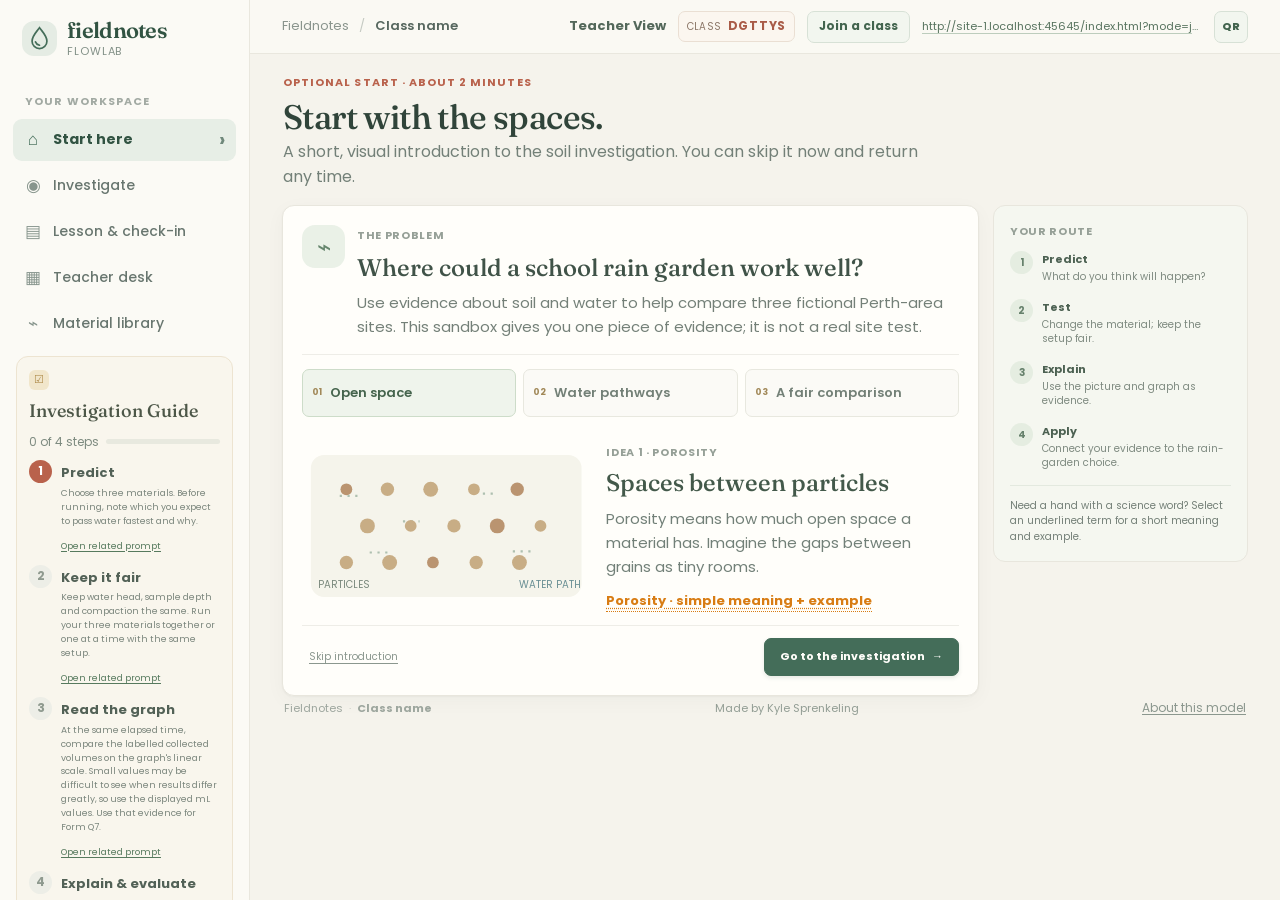
==== commit 46b574c6: "Refine navigation and teacher desk layout" ====
--- a/index.html
+++ b/index.html
@@ -18,7 +18,7 @@
           <span class="brand-mark" aria-hidden="true">
             <svg viewBox="0 0 40 40"><path d="M20 4c5 7 11 12 11 20a11 11 0 1 1-22 0C9 16 15 11 20 4Z" fill="none" stroke="currentColor" stroke-width="2.5"/><path d="M14 25c1 3 3 4 6 5" fill="none" stroke="currentColor" stroke-width="2.5" stroke-linecap="round"/></svg>
           </span>
-          <span class="brand-copy"><strong>fieldnotes</strong><small>classroom lab</small></span>
+          <span class="brand-copy"><strong>fieldnotes</strong><small>FLOWLAB</small></span>
         </a>
 
         <div class="nav-label">YOUR WORKSPACE</div>
@@ -82,7 +82,7 @@
             </div>
           </section>
 
-          <section id="view-explore" class="view active-view" aria-labelledby="page-title">
+          <section id="view-explore" class="view" aria-labelledby="page-title" hidden>
             <div class="page-heading">
               <div>
                 <div class="eyebrow"><span class="eyebrow-mark">FIELD STUDY 02</span><span class="eyebrow-dot">·</span><span>SOIL &amp; WATER</span></div>
@@ -201,7 +201,6 @@
               </section>
             </div>
 
-            <footer class="page-footer"><span>Fieldnotes <span class="footer-dot">·</span> <strong id="footer-class-name">Class name</strong></span><small class="footer-credit">Made by Kyle Sprenkeling</small><button id="about-model" class="footer-link">About this model</button></footer>
           </section>
 
           <section id="view-lesson" class="view" aria-labelledby="lesson-title" hidden>
@@ -243,9 +242,9 @@
             <section class="dashboard-card class-manager" aria-label="Manage classes">
               <div class="class-manager-select"><label class="field-label" for="active-class-select">Active class</label><select id="active-class-select" class="text-input" aria-label="Select active class"></select></div>
               <div class="class-manager-actions"><button id="new-class" type="button" class="outline-button">＋ Add class</button><button id="rename-class" type="button" class="outline-button">Rename</button><button id="delete-class" type="button" class="quiet-button">Delete class</button></div>
-              <div class="class-join-tools"><button id="randomize-code" type="button" class="outline-button" aria-label="Generate a new unique join code for the active class">↻ Generate new code</button><a id="student-join-link" class="student-join-anchor" href="?mode=join" target="_blank" rel="noreferrer"><span>Student version</span><code id="student-url-display">http://localhost/?mode=join</code><span aria-hidden="true">↗</span></a><button id="copy-student-link" type="button" class="outline-button">Copy link</button><button id="preview-student-view" type="button" class="outline-button">Preview as a student</button><span id="student-link-copy" class="student-link-copy" aria-live="polite"></span><small class="class-code-help">Share the class code with students. Keep the teacher recovery code private.</small></div>
+              <div class="class-join-tools"><button id="randomize-code" type="button" class="outline-button" aria-label="Generate a new unique join code for the active class">↻ Generate new code</button><a id="student-join-link" class="student-join-anchor" href="?mode=join" target="_blank" rel="noreferrer"><span>Student version</span><code id="student-url-display">http://localhost/?mode=join</code><span aria-hidden="true">↗</span></a><button id="copy-student-link" type="button" class="outline-button">Copy link</button><button id="preview-student-view" type="button" class="outline-button">Preview as a student</button><span id="student-link-copy" class="student-link-copy" aria-live="polite"></span><small class="class-code-help">Share only the class code with students. Keep the teacher recovery code private.</small></div>
               <details class="teacher-recovery-key"><summary>Teacher recovery code · keep private</summary><div class="teacher-recovery-key-content"><strong id="teacher-recovery-code-display">—</strong><button id="copy-teacher-recovery-code" type="button" class="quiet-button">Copy code</button><small>Keep this separate from the student class code. Both are needed to recover the class.</small></div></details>
-              <form id="teacher-recover-form" class="teacher-recover-form"><label class="field-label" for="teacher-recover-class-code">Recover a saved class</label><div class="teacher-recover-controls"><input id="teacher-recover-class-code" class="text-input code-input" maxlength="10" placeholder="Class code" autocomplete="off" required /><input id="teacher-recover-code" class="text-input code-input" maxlength="12" placeholder="Teacher recovery code" autocomplete="off" required /><button class="outline-button" type="submit">Reopen class</button></div><small id="teacher-recover-status" class="teacher-recover-status" role="status">Both codes reopen a class saved in this browser. Cross-device recovery needs shared storage.</small></form>
+              <form id="teacher-recover-form" class="teacher-recover-form"><label class="field-label" for="teacher-recover-class-code">Recover a saved class</label><div class="teacher-recover-controls"><input id="teacher-recover-class-code" class="text-input code-input" maxlength="10" placeholder="Class code" autocomplete="off" required /><input id="teacher-recover-code" class="text-input code-input" maxlength="12" placeholder="Teacher recovery code" autocomplete="off" required /><button class="outline-button" type="submit">Reopen class</button></div><small id="teacher-recover-status" class="teacher-recover-status" role="status">Both codes reopen a class saved in this browser. For another device, use an encrypted backup link.</small></form>
               <section class="teacher-backup-tools" aria-labelledby="teacher-backup-title"><div><h3 id="teacher-backup-title">Cross-device class backup</h3><p>Creates an encrypted link for this class, including its roster, lesson settings, learner work and history. Restore it with the class code and private teacher recovery code.</p></div><button id="generate-backup-link" class="outline-button" type="button">Generate Cross-Device Link</button><div id="backup-link-result" class="backup-link-result" hidden><label class="field-label" for="backup-link-output">Encrypted recovery link</label><textarea id="backup-link-output" class="text-area backup-link-output" rows="3" readonly aria-describedby="backup-link-help"></textarea><div class="backup-link-actions"><button id="copy-backup-link" class="small-primary" type="button">Copy Link</button><span id="backup-link-status" role="status"></span></div><small id="backup-link-help">Keep this link private and share the two codes separately. Anyone with the link and both codes can access this class backup. Large class histories may exceed browser link limits.</small></div></section>
             </section>
             <div class="teacher-grid">
@@ -266,6 +265,8 @@
           <section id="view-join" class="view join-view" aria-labelledby="join-title" hidden>
             <div class="join-card"><div class="join-illustration"><span>⌁</span></div><div class="eyebrow"><span class="eyebrow-mark">WELCOME TO FIELDNOTES</span></div><h1 id="join-title">Join your class.</h1><p>Enter your teacher’s class code, then type the first or full name on the class list.</p><form id="join-form"><label class="field-label" for="join-code">Class code</label><input id="join-code" class="text-input code-input" maxlength="10" placeholder="Enter the class code" required autocomplete="off" /><label class="field-label" for="join-name">Your first or full name</label><input id="join-name" class="text-input" maxlength="50" placeholder="Name your teacher knows" required autocomplete="name" /><button class="run-button join-submit" type="submit">Join class <span>→</span></button></form><div id="join-error" class="join-error" role="alert" hidden>Please enter your first, or first and last name</div><small class="join-privacy">Your work is saved in this browser so you can return using the same class code and name.</small></div>
           </section>
+
+          <footer class="page-footer"><span>Fieldnotes <span class="footer-dot">·</span> <strong id="footer-class-name">Class name</strong></span><small class="footer-credit">Made by Kyle Sprenkeling</small><button id="about-model" class="footer-link">About this model</button></footer>
 
           <div id="info-dialog" class="dialog-backdrop" hidden>
             <section class="info-dialog" role="dialog" aria-modal="true" aria-labelledby="dialog-title"><button class="dialog-close" id="dialog-close" aria-label="Close explanation">×</button><div class="section-kicker">A NOTE FROM THE FIELD GUIDE</div><h2 id="dialog-title">Water follows the path of least resistance.</h2><div id="dialog-content" class="dialog-content"></div><button class="small-primary dialog-done" id="dialog-done">Got it</button></section>
--- a/styles.css
+++ b/styles.css
@@ -15,6 +15,7 @@
   --ochre-pale: #f5efdf;
   --blue: #6a9bad;
   --blue-pale: #e6f0f2;
+  --help-accent: #d87c13;
   --shadow: 0 5px 20px rgba(42, 55, 47, .035), 0 1px 2px rgba(42, 55, 47, .04);
   --sans: "Poppins", "Aptos", "Segoe UI", sans-serif;
   --serif: "Fraunces", Georgia, serif;
@@ -109,8 +110,10 @@
 .welcome-route strong { color: #4c6152; font-size: 11px; }
 .welcome-route small { color: #7f8b81; font-size: 10px; line-height: 1.4; }
 .welcome-note { padding-top: 12px; border-top: 1px solid #e3e9df; font-size: 10px; }
-.term-link, .term-inline { position: relative; padding: 0; border: 0; border-bottom: 1px dotted #68896f; background: transparent; color: #52745a; font-size: inherit; font-weight: 600; text-underline-offset: 3px; }
-.term-inline { width: 17px; height: 17px; margin-left: 2px; border: 1px solid #cad9c8; border-radius: 50%; font-size: 10px; }
+.term-link, .term-inline { position: relative; padding: 0; border: 0; border-bottom: 1px dotted var(--help-accent); background: transparent; color: var(--help-accent); font-size: inherit; font-weight: 700; text-decoration: underline dotted; text-underline-offset: 3px; cursor: help; }
+.term-link:hover, .term-link:focus-visible { color: #a95500; border-bottom-style: solid; }
+.term-inline { width: 19px; height: 19px; margin-left: 3px; border: 1px solid #e8b36c; border-radius: 50%; background: #fff5e6; font-size: 10px; line-height: 1; text-align: center; }
+.term-inline:hover, .term-inline:focus-visible { color: #a95500; border-color: var(--help-accent); background: #ffebcc; }
 .term-link[data-tooltip]:hover::after, .term-link[data-tooltip]:focus-visible::after, .term-inline[data-tooltip]:hover::after, .term-inline[data-tooltip]:focus-visible::after { content: attr(data-tooltip); position: absolute; z-index: 25; left: 0; bottom: calc(100% + 7px); width: min(260px, 75vw); padding: 8px 10px; border: 1px solid #dce4d9; border-radius: 7px; background: #334b3a; color: #fffefa; box-shadow: 0 4px 15px rgba(40, 55, 44, .18); font-size: 11px; font-weight: 400; line-height: 1.4; text-align: left; }
 .term-inline[data-tooltip]:hover::after, .term-inline[data-tooltip]:focus-visible::after { left: auto; right: 0; }
 .progress-chip { display: flex; align-items: center; gap: 9px; flex: 0 0 auto; border: 1px solid #e3e6dd; background: #fbfaf6; border-radius: 10px; padding: 7px 11px; margin-bottom: 1px; }
@@ -910,10 +913,12 @@
 .stat-card > strong { font-size: 20px; }
 .stat-card > small { font-size: 12px; }
 .join-code-large { font-size: 19px !important; }
-.class-manager { display: grid; grid-template-columns: minmax(200px, .8fr) minmax(230px, 1fr) minmax(270px, 1.2fr) minmax(250px, 1fr); gap: 14px; align-items: end; margin-bottom: 12px; padding: 15px; }
+.class-manager { display: grid; grid-template-columns: minmax(180px, .8fr) minmax(0, 1.2fr); gap: 10px 16px; align-items: start; margin-bottom: 12px; padding: 13px 15px; }
+.class-manager-select { grid-column: 1; grid-row: 1; }
+.class-manager-actions { grid-column: 2; grid-row: 1; align-self: end; }
 .class-manager-select .field-label { margin: 0 0 6px; }
 .class-manager-actions, .class-join-tools { display: flex; align-items: center; flex-wrap: wrap; gap: 8px; }
-.class-join-tools { justify-content: flex-start; }
+.class-join-tools { display: grid; grid-template-columns: auto minmax(150px, 1fr) auto auto; grid-column: 1 / -1; grid-row: 2; align-items: center; justify-content: initial; gap: 7px; padding: 9px 0; border-top: 1px solid #eeede7; border-bottom: 1px solid #eeede7; }
 .student-join-anchor { display: grid; min-width: 0; gap: 2px; color: #52715b; font-size: 12px; font-weight: 700; text-decoration: none; }
 .student-join-anchor:hover { color: #a06751; text-decoration: underline; text-underline-offset: 3px; }
 .student-join-anchor code { max-width: 100%; overflow-wrap: anywhere; color: #52675a; font: 500 11px var(--sans); }
@@ -921,20 +926,20 @@
 .class-manager .quiet-button { font-size: 12px; }
 .student-link-copy { color: #648069; font-size: 11px; }
 .class-code-help { flex-basis: 100%; color: var(--muted, #68766f); font-size: 12px; line-height: 1.45; }
-.teacher-recover-form { display: grid; gap: 6px; min-width: min(100%, 250px); padding-top: 9px; border-top: 1px solid #ecebe2; }
+.teacher-recover-form { display: grid; gap: 6px; min-width: 0; padding: 9px 11px; border: 1px solid #e9e8de; border-radius: 8px; background: #fbfaf5; }
 .teacher-recover-form .field-label { margin: 0; }
 .teacher-recover-controls { align-items: center; gap: 7px; }
 .teacher-recover-controls .text-input { min-width: 0; min-height: 39px; }
 .teacher-recover-controls .outline-button { flex: 0 0 auto; }
 .teacher-recover-status { color: #7b897f; font-size: 11px; line-height: 1.45; }
-.teacher-recover-form { grid-column: 1 / -1; max-width: 480px; }
+.teacher-recover-form { grid-column: 2; grid-row: 3; max-width: none; }
 .teacher-recover-controls { display: grid; grid-template-columns: minmax(90px, .8fr) minmax(140px, 1.2fr) auto; }
-.teacher-recovery-key { grid-column: 1 / -1; max-width: 480px; padding: 7px 0; border-top: 1px solid #ecebe2; }
+.teacher-recovery-key { grid-column: 1; grid-row: 3; max-width: none; align-self: stretch; padding: 9px 11px; border: 1px solid #e9e8de; border-radius: 8px; background: #fbfaf5; }
 .teacher-recovery-key > summary { color: #68786d; font-size: 12px; font-weight: 600; cursor: pointer; }
 .teacher-recovery-key-content { display: flex; flex-wrap: wrap; align-items: center; gap: 8px; padding-top: 7px; }
 .teacher-recovery-key-content strong { color: #536b58; font-size: 16px; letter-spacing: 1px; }
 .teacher-recovery-key-content small { flex-basis: 100%; color: #849087; font-size: 11px; line-height: 1.4; }
-.teacher-backup-tools { display: grid; grid-template-columns: minmax(0, 1fr) auto; align-items: start; gap: 8px 14px; grid-column: 1 / -1; max-width: 760px; padding: 12px 0 2px; border-top: 1px solid #ecebe2; }
+.teacher-backup-tools { display: grid; grid-template-columns: minmax(0, 1fr) auto; align-items: start; gap: 8px 14px; grid-column: 1 / -1; grid-row: 4; max-width: none; padding: 10px 12px; border: 1px solid #e9e8de; border-radius: 8px; background: #fbfaf5; }
 .teacher-backup-tools h3 { margin: 0 0 4px; color: #405b49; font-family: Georgia, serif; font-size: 17px; }
 .teacher-backup-tools p { margin: 0; color: #748279; font-size: 11px; line-height: 1.5; }
 .teacher-backup-tools > button { align-self: center; white-space: nowrap; }
@@ -1052,15 +1057,14 @@
 .sample-mini-foot span:last-child { display: -webkit-box; overflow: hidden; -webkit-line-clamp: 2; -webkit-box-orient: vertical; color: #849087; font-size: 10px; }
 
 @media (max-width: 1240px) {
-  .class-manager { grid-template-columns: 1fr 1.2fr; }
-  .class-join-tools { grid-column: 1 / -1; justify-content: flex-start; }
+  .class-manager { grid-template-columns: minmax(180px, .8fr) minmax(0, 1.2fr); }
+  .class-join-tools { grid-column: 1 / -1; }
   .activity-stage { height: 250px; min-height: 250px; }
 }
 @media (max-width: 1040px) {
   .nav-item { min-height: 42px; }
-  .class-manager { grid-template-columns: 1fr 1fr; }
-  .class-manager-actions { justify-content: flex-end; }
-  .class-join-tools { grid-column: 1 / -1; }
+  .class-manager { grid-template-columns: minmax(160px, .8fr) minmax(0, 1.2fr); }
+  .class-manager-actions { justify-content: flex-start; }
 }
 @media (max-width: 760px) {
   h1 { font-size: 30px; }
@@ -1072,6 +1076,10 @@
   .activity-readings strong { font-size: 16px; }
   .graph-explainer p, .graph-insight { font-size: 13px; }
   .class-manager { grid-template-columns: 1fr; }
+  .class-manager-select, .class-manager-actions, .class-join-tools, .teacher-recovery-key, .teacher-recover-form, .teacher-backup-tools { grid-column: 1; grid-row: auto; }
+  .class-join-tools { grid-template-columns: minmax(0, 1fr) minmax(0, 1fr); }
+  .student-join-anchor { grid-column: 1 / -1; }
+  .class-code-help, .student-link-copy { grid-column: 1 / -1; }
   .teacher-recover-controls { grid-template-columns: 1fr; }
   .class-manager-actions, .class-join-tools { grid-column: auto; justify-content: flex-start; }
   .class-manager-actions .outline-button, .class-manager-actions .quiet-button { flex: 1; }
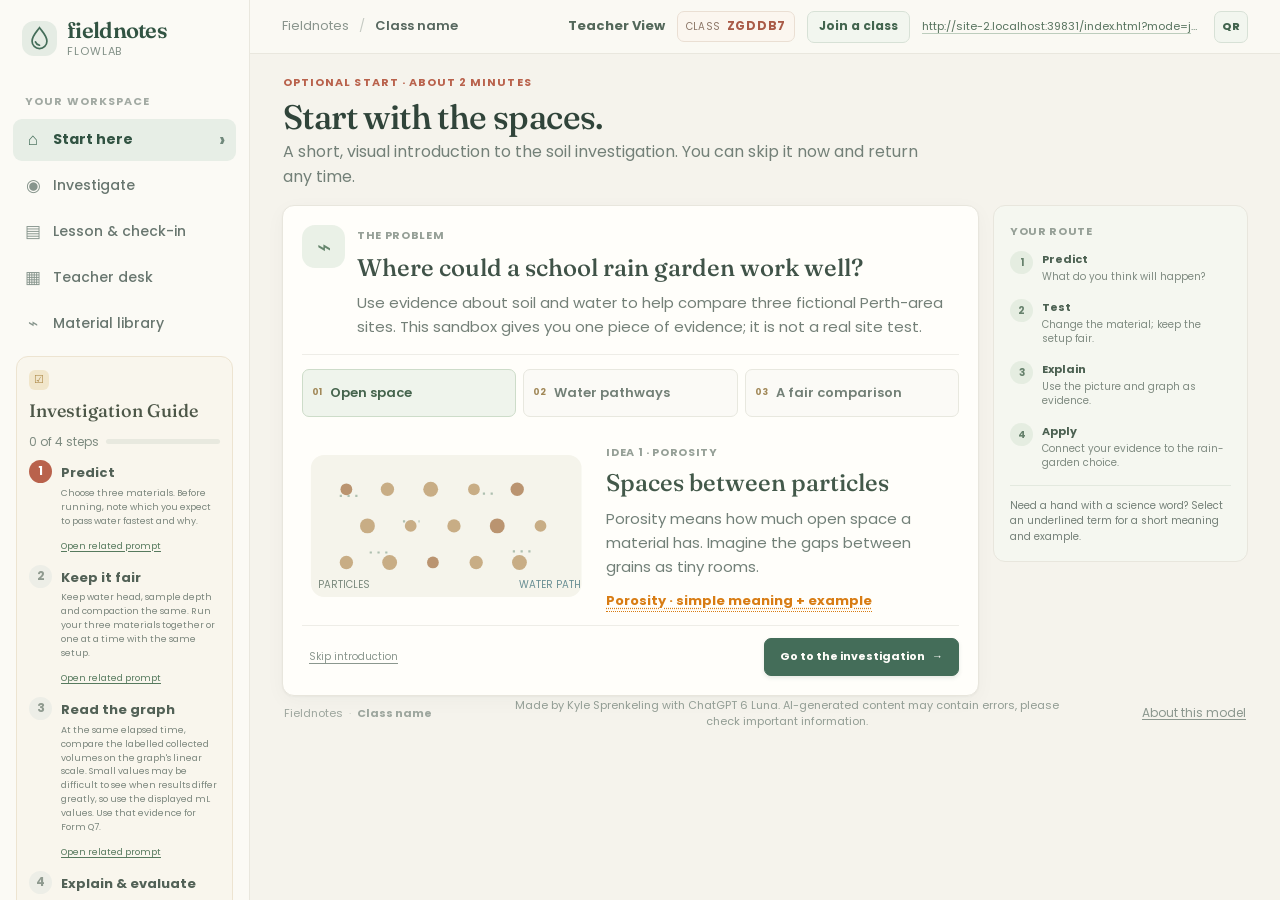
==== commit b2b017b5: "Add shared classroom storage and recovery" ====
--- a/index.html
+++ b/index.html
@@ -45,7 +45,7 @@
             <div class="class-mini-foot"><span id="sidebar-class-code" class="mini-code" aria-label="Class code RIVER7">RIVER7</span></div>
           </div>
           <button class="nav-item join-shortcut" data-view="join"><span class="nav-icon">＋</span><span>Join a class</span></button>
-          <div class="sidebar-note"><span class="note-dot"></span>Saved in this browser</div>
+          <div class="sidebar-note"><span class="note-dot"></span>Shared class storage ready</div>
         </div>
       </aside>
 
@@ -242,14 +242,14 @@
             <section class="dashboard-card class-manager" aria-label="Manage classes">
               <div class="class-manager-select"><label class="field-label" for="active-class-select">Active class</label><select id="active-class-select" class="text-input" aria-label="Select active class"></select></div>
               <div class="class-manager-actions"><button id="new-class" type="button" class="outline-button">＋ Add class</button><button id="rename-class" type="button" class="outline-button">Rename</button><button id="delete-class" type="button" class="quiet-button">Delete class</button></div>
-              <div class="class-join-tools"><button id="randomize-code" type="button" class="outline-button" aria-label="Generate a new unique join code for the active class">↻ Generate new code</button><a id="student-join-link" class="student-join-anchor" href="?mode=join" target="_blank" rel="noreferrer"><span>Student version</span><code id="student-url-display">http://localhost/?mode=join</code><span aria-hidden="true">↗</span></a><button id="copy-student-link" type="button" class="outline-button">Copy link</button><button id="preview-student-view" type="button" class="outline-button">Preview as a student</button><span id="student-link-copy" class="student-link-copy" aria-live="polite"></span><small class="class-code-help">Share only the class code with students. Keep the teacher recovery code private.</small></div>
+              <div class="class-join-tools"><button id="randomize-code" type="button" class="outline-button" aria-label="Generate a new unique join code for the active class">↻ Generate new code</button><a id="student-join-link" class="student-join-anchor" href="?mode=join" target="_blank" rel="noreferrer"><span>Student version</span><code id="student-url-display">http://localhost/?mode=join</code><span aria-hidden="true">↗</span></a><button id="copy-student-link" type="button" class="outline-button">Copy link</button><button id="preview-student-view" type="button" class="outline-button">Preview as a student</button><span id="student-link-copy" class="student-link-copy" aria-live="polite"></span><small class="class-code-help">Students join with the class code and a name on the roster. Keep the teacher recovery code private.</small></div>
               <details class="teacher-recovery-key"><summary>Teacher recovery code · keep private</summary><div class="teacher-recovery-key-content"><strong id="teacher-recovery-code-display">—</strong><button id="copy-teacher-recovery-code" type="button" class="quiet-button">Copy code</button><small>Keep this separate from the student class code. Both are needed to recover the class.</small></div></details>
-              <form id="teacher-recover-form" class="teacher-recover-form"><label class="field-label" for="teacher-recover-class-code">Recover a saved class</label><div class="teacher-recover-controls"><input id="teacher-recover-class-code" class="text-input code-input" maxlength="10" placeholder="Class code" autocomplete="off" required /><input id="teacher-recover-code" class="text-input code-input" maxlength="12" placeholder="Teacher recovery code" autocomplete="off" required /><button class="outline-button" type="submit">Reopen class</button></div><small id="teacher-recover-status" class="teacher-recover-status" role="status">Both codes reopen a class saved in this browser. For another device, use an encrypted backup link.</small></form>
+              <form id="teacher-recover-form" class="teacher-recover-form"><label class="field-label" for="teacher-recover-class-code">Reopen a shared class</label><div class="teacher-recover-controls"><input id="teacher-recover-class-code" class="text-input code-input" maxlength="10" placeholder="Class code" autocomplete="off" required /><input id="teacher-recover-code" class="text-input code-input" maxlength="12" placeholder="Teacher recovery code" autocomplete="off" required /><button class="outline-button" type="submit">Reopen class</button></div><small id="teacher-recover-status" class="teacher-recover-status" role="status">Enter both codes to reopen this class from any device.</small></form>
               <section class="teacher-backup-tools" aria-labelledby="teacher-backup-title"><div><h3 id="teacher-backup-title">Cross-device class backup</h3><p>Creates an encrypted link for this class, including its roster, lesson settings, learner work and history. Restore it with the class code and private teacher recovery code.</p></div><button id="generate-backup-link" class="outline-button" type="button">Generate Cross-Device Link</button><div id="backup-link-result" class="backup-link-result" hidden><label class="field-label" for="backup-link-output">Encrypted recovery link</label><textarea id="backup-link-output" class="text-area backup-link-output" rows="3" readonly aria-describedby="backup-link-help"></textarea><div class="backup-link-actions"><button id="copy-backup-link" class="small-primary" type="button">Copy Link</button><span id="backup-link-status" role="status"></span></div><small id="backup-link-help">Keep this link private and share the two codes separately. Anyone with the link and both codes can access this class backup. Large class histories may exceed browser link limits.</small></div></section>
             </section>
             <div class="teacher-grid">
-              <section class="dashboard-card roster-card"><div class="dashboard-card-head"><div><div class="section-kicker">LEARNER ROSTER</div><h2 id="roster-class-title">Class name</h2></div><span id="roster-class-code" class="class-code-pill">RIVER7</span></div><div class="table-scroll"><table class="roster-table"><thead><tr><th>LEARNER</th><th>PROGRESS</th><th>STATUS</th><th>SCORE</th></tr></thead><tbody id="roster-body"></tbody></table></div><details class="roster-editor"><summary>Add learners · one name per line or paste a list</summary><label class="field-label" for="bulk-students">Learner names</label><textarea id="bulk-students" class="text-area" rows="4" placeholder="John Smith&#10;Ava Martin&#10;Noah Williams"></textarea><div class="roster-editor-actions"><small>Names are matched without case sensitivity. A unique first name is accepted.</small><button id="add-students" type="button" class="small-primary">Add to roster</button></div></details><div class="card-footer"><span class="live-dot"></span><span id="class-status-caption">Saved in this browser</span><button id="close-class" class="footer-link">Close class</button></div></section>
-              <section class="dashboard-card lesson-builder"><div class="dashboard-card-head"><div><div class="section-kicker">LESSON AUTHORING</div><h2>Build a field study</h2></div><span class="builder-icon">✎</span></div><button id="teacher-tour-start" class="outline-button teacher-tour-start">Show me around</button><label class="field-label" for="lesson-name">Lesson title</label><input id="lesson-name" class="text-input" value="Where does the water go?" /><label class="field-label" for="lesson-intentions">Learning intention</label><textarea id="lesson-intentions" class="text-area" rows="2">Compare how water moves through different materials and use the graph as evidence.</textarea><label class="field-label" for="lesson-description">Investigation task</label><textarea id="lesson-description" class="text-area" rows="3">Choose three materials. Keep the setup the same and record what changes.</textarea><details class="teacher-editors"><summary>Edit student questions and steps</summary><label class="field-label" for="question-editor">Question wording <span class="field-required">one prompt per line</span></label><textarea id="question-editor" class="text-area editor-area" rows="6" aria-describedby="question-editor-help"></textarea><small id="question-editor-help">Edit the six default prompts in order. This changes the local preview.</small><label class="field-label" for="workflow-editor">Investigation step notes <span class="field-required">one note per line</span></label><textarea id="workflow-editor" class="text-area editor-area" rows="4" aria-describedby="workflow-editor-help"></textarea><small id="workflow-editor-help">Edit the guidance beside each of the four steps.</small><div class="editor-actions"><button id="restore-defaults" class="quiet-button" type="button">Restore default wording</button><button id="save-teacher-edits" class="small-primary" type="button">Save wording</button></div></details><div class="builder-footer"><span id="publish-status" class="draft-status">DRAFT · 6 PROMPTS</span><button id="publish-lesson" class="small-primary">Publish lesson</button></div></section>
+              <section class="dashboard-card roster-card"><div class="dashboard-card-head"><div><div class="section-kicker">LEARNER ROSTER</div><h2 id="roster-class-title">Class name</h2></div><span id="roster-class-code" class="class-code-pill">RIVER7</span></div><div class="table-scroll"><table class="roster-table"><thead><tr><th>LEARNER</th><th>PROGRESS</th><th>STATUS</th><th>SCORE</th></tr></thead><tbody id="roster-body"></tbody></table></div><details class="roster-editor"><summary>Add learners · one name per line or paste a list</summary><label class="field-label" for="bulk-students">Learner names</label><textarea id="bulk-students" class="text-area" rows="4" placeholder="John Smith&#10;Ava Martin&#10;Noah Williams"></textarea><div class="roster-editor-actions"><small>Names are matched without case sensitivity. A unique first name is accepted.</small><button id="add-students" type="button" class="small-primary">Add to roster</button></div></details><div class="card-footer"><span class="live-dot"></span><span id="class-status-caption">Shared class storage · connecting</span><button id="close-class" class="footer-link">Close class</button></div></section>
+              <section class="dashboard-card lesson-builder"><div class="dashboard-card-head"><div><div class="section-kicker">LESSON AUTHORING</div><h2>Build a field study</h2></div><span class="builder-icon">✎</span></div><button id="teacher-tour-start" class="outline-button teacher-tour-start">Show me around</button><label class="field-label" for="lesson-name">Lesson title</label><input id="lesson-name" class="text-input" value="Where does the water go?" /><label class="field-label" for="lesson-intentions">Learning intention</label><textarea id="lesson-intentions" class="text-area" rows="2">Compare how water moves through different materials and use the graph as evidence.</textarea><label class="field-label" for="lesson-description">Investigation task</label><textarea id="lesson-description" class="text-area" rows="3">Choose three materials. Keep the setup the same and record what changes.</textarea><details class="teacher-editors"><summary>Edit student questions and steps</summary><label class="field-label" for="question-editor">Question wording <span class="field-required">one prompt per line</span></label><textarea id="question-editor" class="text-area editor-area" rows="6" aria-describedby="question-editor-help"></textarea><small id="question-editor-help">Edit the six default prompts in order. Students see the last version you published.</small><label class="field-label" for="workflow-editor">Investigation step notes <span class="field-required">one note per line</span></label><textarea id="workflow-editor" class="text-area editor-area" rows="4" aria-describedby="workflow-editor-help"></textarea><small id="workflow-editor-help">Edit the guidance beside each of the four steps. Students see the last version you published.</small><div class="editor-actions"><button id="restore-defaults" class="quiet-button" type="button">Restore default wording</button><button id="save-teacher-edits" class="small-primary" type="button">Save wording</button></div></details><div class="builder-footer"><span id="publish-status" class="draft-status">DRAFT · 6 PROMPTS</span><button id="publish-lesson" class="small-primary">Publish lesson</button></div></section>
             </div>
             <details class="dashboard-card lesson-history-details"><summary><span><strong>Lesson history</strong><small>Open saved class details and lesson activity</small></span><span id="lesson-history-count" class="history-count">0 saved classes</span></summary><div id="lesson-history-list" class="lesson-history-list"></div></details>
             <section class="dashboard-card replay-card"><div class="dashboard-card-head"><div><div class="section-kicker">SESSION REPLAY</div><h2>Revisit the investigation</h2></div><label class="replay-learner-label">Learner<select id="replay-learner-select" aria-label="Choose learner replay"></select></label></div><p>Replay reconstructs the simulator from saved actions and state changes. It does not record video.</p><div class="replay-controls"><button id="replay-play" class="replay-play" aria-label="Play replay">▶</button><input id="replay-scrubber" type="range" min="0" max="100" value="0" /><span id="replay-time">00:00</span><select id="replay-speed" aria-label="Replay speed"><option value="1">1×</option><option value="4">4×</option><option value="16">16×</option></select><label class="skip-idle"><input id="skip-idle" type="checkbox" checked /> Skip idle time</label></div><div id="replay-caption" class="replay-caption">Start a trial in the lab to create a local replay.</div><div id="replay-frame" class="replay-frame" aria-label="Reconstructed simulator state"></div></section>
@@ -263,10 +263,10 @@
           </section>
 
           <section id="view-join" class="view join-view" aria-labelledby="join-title" hidden>
-            <div class="join-card"><div class="join-illustration"><span>⌁</span></div><div class="eyebrow"><span class="eyebrow-mark">WELCOME TO FIELDNOTES</span></div><h1 id="join-title">Join your class.</h1><p>Enter your teacher’s class code, then type the first or full name on the class list.</p><form id="join-form"><label class="field-label" for="join-code">Class code</label><input id="join-code" class="text-input code-input" maxlength="10" placeholder="Enter the class code" required autocomplete="off" /><label class="field-label" for="join-name">Your first or full name</label><input id="join-name" class="text-input" maxlength="50" placeholder="Name your teacher knows" required autocomplete="name" /><button class="run-button join-submit" type="submit">Join class <span>→</span></button></form><div id="join-error" class="join-error" role="alert" hidden>Please enter your first, or first and last name</div><small class="join-privacy">Your work is saved in this browser so you can return using the same class code and name.</small></div>
-          </section>
-
-          <footer class="page-footer"><span>Fieldnotes <span class="footer-dot">·</span> <strong id="footer-class-name">Class name</strong></span><small class="footer-credit">Made by Kyle Sprenkeling</small><button id="about-model" class="footer-link">About this model</button></footer>
+            <div class="join-card"><div class="join-illustration"><span>⌁</span></div><div class="eyebrow"><span class="eyebrow-mark">WELCOME TO FIELDNOTES</span></div><h1 id="join-title">Join your class.</h1><p>Enter your teacher’s class code, then type the first or full name on the class list.</p><form id="join-form"><label class="field-label" for="join-code">Class code</label><input id="join-code" class="text-input code-input" maxlength="10" placeholder="Enter the class code" required autocomplete="off" /><label class="field-label" for="join-name">Your first or full name</label><input id="join-name" class="text-input" maxlength="50" placeholder="Name your teacher knows" required autocomplete="name" /><button class="run-button join-submit" type="submit">Join class <span>→</span></button></form><div id="join-error" class="join-error" role="alert" hidden>Please enter your first, or first and last name</div><small class="join-privacy">Your name, answers and activity are saved to this class so your teacher can review them and you can continue on another device.</small></div>
+          </section>
+
+          <footer class="page-footer"><span>Fieldnotes <span class="footer-dot">·</span> <strong id="footer-class-name">Class name</strong></span><small class="footer-credit">Made by Kyle Sprenkeling with ChatGPT 6 Luna. AI-generated content may contain errors, please check important information.</small><button id="about-model" class="footer-link">About this model</button></footer>
 
           <div id="info-dialog" class="dialog-backdrop" hidden>
             <section class="info-dialog" role="dialog" aria-modal="true" aria-labelledby="dialog-title"><button class="dialog-close" id="dialog-close" aria-label="Close explanation">×</button><div class="section-kicker">A NOTE FROM THE FIELD GUIDE</div><h2 id="dialog-title">Water follows the path of least resistance.</h2><div id="dialog-content" class="dialog-content"></div><button class="small-primary dialog-done" id="dialog-done">Got it</button></section>
@@ -275,6 +275,7 @@
       </div>
     </div>
     <div id="toast" class="toast" role="status" aria-live="polite"></div>
+    <script src="supabase-config.js" defer></script>
     <script src="app.js" defer></script>
   </body>
 </html>
--- a/styles.css
+++ b/styles.css
@@ -1114,6 +1114,9 @@
 .header-join-button:hover { background: #e8f0e5; }
 .header-join-button:focus-visible { outline: 3px solid rgba(92, 139, 104, .35); outline-offset: 2px; }
 .footer-credit { color: #929d94; font-size: 11px; }
+.draft-status.published { color: #37684b; background: #e8f2e9; }
+.draft-status.has-draft-changes { color: #9a6419; background: #fbf0db; }
+.footer-credit { max-width: min(52vw, 560px); text-align: center; line-height: 1.45; }
 [hidden] { display: none !important; }
 
 /* Comparisons read top-to-bottom and the panel grows to fit all samples. */
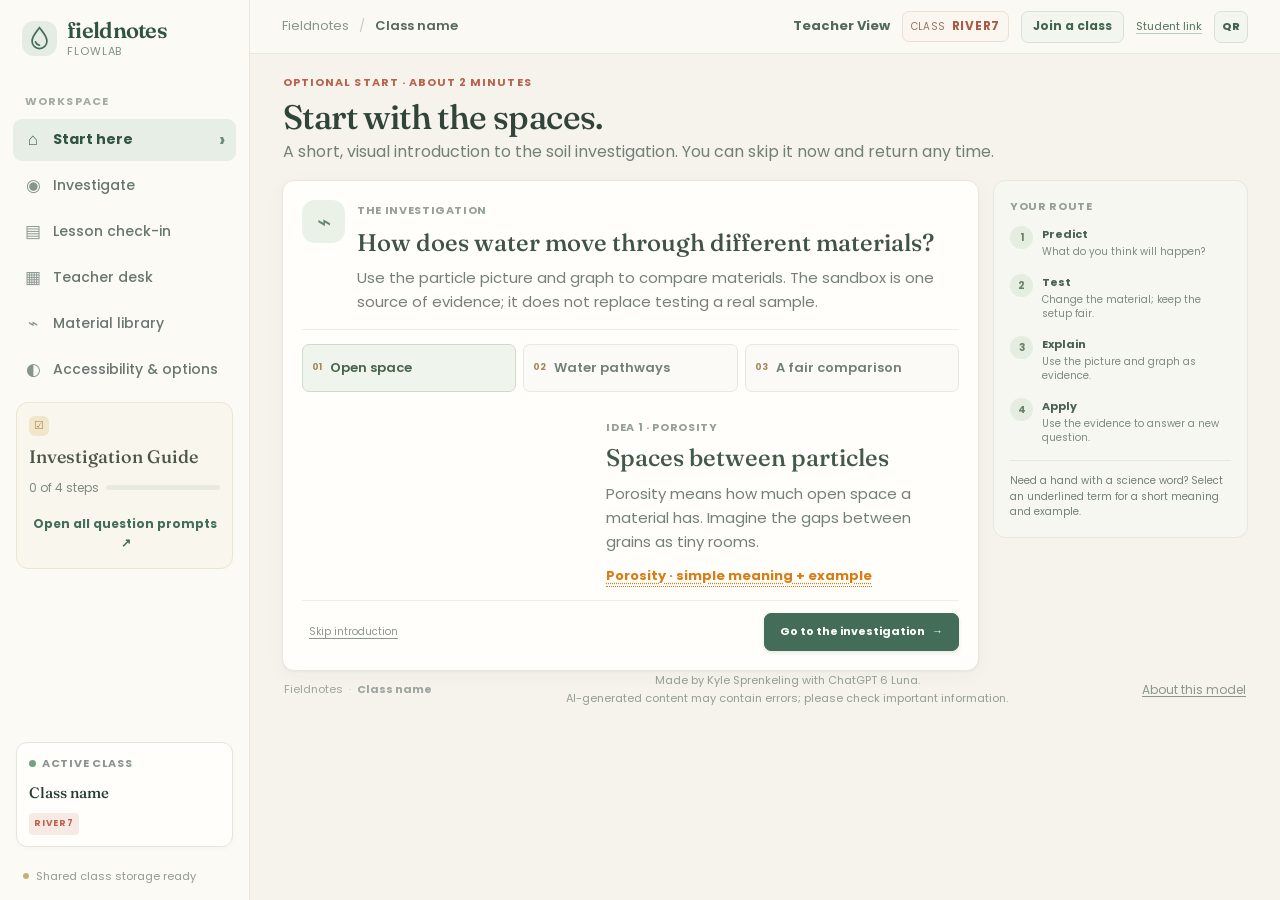
==== commit d3f9ccc1: "Sync classroom workflow and accessibility improvements" ====
--- a/index.html
+++ b/index.html
@@ -1,244 +1,244 @@
-<!doctype html>
-<html lang="en">
-  <head>
-    <meta charset="utf-8" />
-    <meta name="viewport" content="width=device-width, initial-scale=1" />
-    <meta name="theme-color" content="#f5f3ec" />
-    <meta name="description" content="An interactive classroom investigation into water moving through soil and rock." />
-    <title>Fieldnotes — Water through soil</title>
-    <link rel="preconnect" href="https://fonts.googleapis.com" />
-    <link rel="preconnect" href="https://fonts.gstatic.com" crossorigin />
-    <link href="https://fonts.googleapis.com/css2?family=Fraunces:opsz,wght@9..144,500;9..144,600&family=Poppins:wght@400;500;600;700&display=swap" rel="stylesheet" />
-    <link rel="stylesheet" href="styles.css" />
-  </head>
-  <body>
-    <div class="app-frame">
-      <aside class="sidebar" aria-label="Main navigation">
-        <a class="brand" href="#explore" aria-label="Fieldnotes home">
-          <span class="brand-mark" aria-hidden="true">
-            <svg viewBox="0 0 40 40"><path d="M20 4c5 7 11 12 11 20a11 11 0 1 1-22 0C9 16 15 11 20 4Z" fill="none" stroke="currentColor" stroke-width="2.5"/><path d="M14 25c1 3 3 4 6 5" fill="none" stroke="currentColor" stroke-width="2.5" stroke-linecap="round"/></svg>
-          </span>
+<!doctype html>
+<html lang="en">
+  <head>
+    <meta charset="utf-8" />
+    <meta name="viewport" content="width=device-width, initial-scale=1" />
+    <meta name="theme-color" content="#f5f3ec" />
+    <meta name="description" content="An interactive classroom investigation into water moving through soil and rock." />
+    <title>Fieldnotes — Water through soil</title>
+    <link rel="preconnect" href="https://fonts.googleapis.com" />
+    <link rel="preconnect" href="https://fonts.gstatic.com" crossorigin />
+    <link href="https://fonts.googleapis.com/css2?family=Fraunces:opsz,wght@9..144,500;9..144,600&family=Poppins:wght@400;500;600;700&display=swap" rel="stylesheet" />
+    <link rel="stylesheet" href="styles.css" />
+  </head>
+  <body>
+    <div class="app-frame">
+      <aside class="sidebar" aria-label="Main navigation">
+        <a class="brand" href="#explore" aria-label="Fieldnotes home">
+          <span class="brand-mark" aria-hidden="true">
+            <svg viewBox="0 0 40 40"><path d="M20 4c5 7 11 12 11 20a11 11 0 1 1-22 0C9 16 15 11 20 4Z" fill="none" stroke="currentColor" stroke-width="2.5"/><path d="M14 25c1 3 3 4 6 5" fill="none" stroke="currentColor" stroke-width="2.5" stroke-linecap="round"/></svg>
+          </span>
           <span class="brand-copy"><strong>fieldnotes</strong><small>FLOWLAB</small></span>
-        </a>
-
-        <div class="nav-label">YOUR WORKSPACE</div>
-        <nav class="primary-nav">
-          <button class="nav-item active" data-view="intro"><span class="nav-icon">⌂</span><span>Start here</span><span class="nav-chevron">›</span></button>
-          <button class="nav-item" data-view="explore"><span class="nav-icon">◉</span><span>Investigate</span></button>
-          <button class="nav-item" data-view="lesson"><span class="nav-icon">▤</span><span>Lesson &amp; check-in</span></button>
-          <button class="nav-item" data-view="teacher"><span class="nav-icon">▦</span><span>Teacher desk</span></button>
+        </a>
+
+        <div class="nav-label">WORKSPACE</div>
+        <nav class="primary-nav">
+          <button class="nav-item active" data-view="intro"><span class="nav-icon">⌂</span><span>Start here</span><span class="nav-chevron">›</span></button>
+          <button class="nav-item" data-view="explore"><span class="nav-icon">◉</span><span>Investigate</span></button>
+          <button class="nav-item" data-view="lesson"><span class="nav-icon">▤</span><span>Lesson check-in</span></button>
+          <button class="nav-item" data-view="teacher"><span class="nav-icon">▦</span><span>Teacher desk</span></button>
           <button class="nav-item" data-view="sources"><span class="nav-icon">⌁</span><span>Material library</span></button>
-        </nav>
-
-        <section class="mission-card workflow-card workspace-guide" aria-labelledby="workflow-title">
-          <div class="mission-top"><span class="mission-icon" aria-hidden="true">☑</span></div>
-          <h3 id="workflow-title">Investigation Guide</h3>
-          <div class="workflow-progress"><span id="workflow-progress-label">0 of 4 steps</span><span class="workflow-track"><i id="workflow-progress-fill"></i></span></div>
-          <ol id="workflow-list" class="workflow-list" aria-live="polite"></ol>
-          <button class="text-link" data-view="lesson">Open all question prompts <span>↗</span></button>
-        </section>
-
-        <div class="sidebar-bottom">
-          <div class="class-mini">
-            <div class="class-mini-top"><span class="live-dot"></span><span>ACTIVE CLASS</span></div>
-            <strong id="sidebar-class-name">Class name</strong>
-            <div class="class-mini-foot"><span id="sidebar-class-code" class="mini-code" aria-label="Class code RIVER7">RIVER7</span></div>
-          </div>
-          <button class="nav-item join-shortcut" data-view="join"><span class="nav-icon">＋</span><span>Join a class</span></button>
+          <button class="nav-item" data-view="accessibility"><span class="nav-icon">◐</span><span>Accessibility &amp; options</span></button>
+        </nav>
+
+        <section class="mission-card workflow-card workspace-guide" aria-labelledby="workflow-title">
+          <div class="mission-top"><span class="mission-icon" aria-hidden="true">☑</span></div>
+          <h3 id="workflow-title">Investigation Guide</h3>
+          <div class="workflow-progress"><span id="workflow-progress-label">0 of 4 steps</span><span class="workflow-track"><i id="workflow-progress-fill"></i></span></div>
+          <ol id="workflow-list" class="workflow-list" aria-live="polite"></ol>
+          <button class="text-link" data-view="lesson">Open all question prompts <span>↗</span></button>
+        </section>
+
+        <div class="sidebar-bottom">
+          <div class="class-mini">
+            <div class="class-mini-top"><span class="live-dot"></span><span>ACTIVE CLASS</span></div>
+            <strong id="sidebar-class-name">Class name</strong>
+            <div class="class-mini-foot"><span id="sidebar-class-code" class="mini-code" aria-label="Class code RIVER7">RIVER7</span></div>
+          </div>
           <div class="sidebar-note"><span class="note-dot"></span>Shared class storage ready</div>
-        </div>
-      </aside>
-
-      <div class="main-column">
-        <header class="topbar">
-          <div class="crumb"><span>Fieldnotes</span><span class="crumb-slash">/</span><strong id="topbar-class-name">Class name</strong></div>
-          <div class="topbar-actions">
-            <span id="header-view-identity" class="view-identity">Teacher View</span>
-            <span class="header-class-code"><span>CLASS</span><strong id="header-class-code">RIVER7</strong></span>
-            <button class="header-join-button" type="button" data-view="join">Join a class</button>
-            <a id="header-student-url" class="header-student-url" href="?mode=join" target="_blank" rel="noopener noreferrer" aria-label="Open the student website link"><span id="header-student-url-text">Student link</span></a>
-            <button id="header-qr-code" class="header-qr-button" type="button" aria-label="Show student link QR code">QR</button>
-            <button id="return-teacher-view" class="return-teacher-view" type="button" hidden>Return to Teacher View</button>
-          </div>
-        </header>
-
-        <main id="main-content">
-          <section id="view-intro" class="view active-view" aria-labelledby="welcome-title">
-            <div class="page-heading">
-              <div><div class="eyebrow"><span class="eyebrow-mark">OPTIONAL START · ABOUT 2 MINUTES</span></div><h1 id="welcome-title">Start with the spaces.</h1><p class="page-intro">A short, visual introduction to the soil investigation. You can skip it now and return any time.</p></div>
-            </div>
-            <div class="welcome-layout">
-              <section class="welcome-main">
-                <div class="welcome-challenge"><span class="welcome-art" aria-hidden="true">⌁</span><div><div class="section-kicker">THE PROBLEM</div><h2>Where could a school rain garden work well?</h2><p>Use evidence about soil and water to help compare three fictional Perth-area sites. This sandbox gives you one piece of evidence; it is not a real site test.</p></div></div>
-                <div class="intro-concepts" role="group" aria-label="Explore three ideas">
-                  <button type="button" class="intro-concept is-active" data-intro-step="spaces" aria-pressed="true"><span>01</span><strong>Open space</strong></button>
-                  <button type="button" class="intro-concept" data-intro-step="pathways" aria-pressed="false"><span>02</span><strong>Water pathways</strong></button>
-                  <button type="button" class="intro-concept" data-intro-step="fair" aria-pressed="false"><span>03</span><strong>A fair comparison</strong></button>
-                </div>
-                <div class="intro-visual-row"><div class="intro-diagram" id="intro-diagram" aria-label="Illustration of pore spaces between soil particles"></div><div class="intro-explanation" aria-live="polite"><span class="section-kicker" id="intro-step-label">IDEA 1 · POROSITY</span><h2 id="intro-step-title">Spaces between particles</h2><p id="intro-step-copy">Porosity means how much open space a material has. Imagine the gaps between grains as tiny rooms.</p><button class="term-link" type="button" data-glossary="porosity" data-tooltip="Porosity is the amount of open space inside a material. Example: a sponge can have many spaces to hold water.">Porosity · simple meaning + example</button></div></div>
-                <div class="intro-actions"><button id="skip-intro" class="quiet-button">Skip introduction</button><button id="start-investigation" class="run-button">Go to the investigation <span>→</span></button></div>
-              </section>
-              <aside class="welcome-aside"><div class="section-kicker">YOUR ROUTE</div><ol class="welcome-route"><li><span>1</span><div><strong>Predict</strong><small>What do you think will happen?</small></div></li><li><span>2</span><div><strong>Test</strong><small>Change the material; keep the setup fair.</small></div></li><li><span>3</span><div><strong>Explain</strong><small>Use the picture and graph as evidence.</small></div></li><li><span>4</span><div><strong>Apply</strong><small>Connect your evidence to the rain-garden choice.</small></div></li></ol><p class="welcome-note">Need a hand with a science word? Select an underlined term for a short meaning and example.</p></aside>
-            </div>
-          </section>
-
+        </div>
+      </aside>
+
+      <div class="main-column">
+        <header class="topbar">
+          <div class="crumb"><span>Fieldnotes</span><span class="crumb-slash">/</span><strong id="topbar-class-name">Class name</strong></div>
+          <div class="topbar-actions">
+            <span id="header-view-identity" class="view-identity">Teacher View</span>
+            <span class="header-class-code"><span>CLASS</span><strong id="header-class-code">RIVER7</strong></span>
+            <button class="header-join-button" type="button" data-view="join">Join a class</button>
+            <a id="header-student-url" class="header-student-url" href="?mode=join" target="_blank" rel="noopener noreferrer" aria-label="Open the student website link"><span id="header-student-url-text">Student link</span></a>
+            <button id="header-qr-code" class="header-qr-button" type="button" aria-label="Show student link QR code">QR</button>
+            <button id="return-teacher-view" class="return-teacher-view" type="button" hidden>Return to Teacher View</button>
+          </div>
+        </header>
+
+        <main id="main-content">
+          <section id="view-intro" class="view active-view" aria-labelledby="welcome-title">
+            <div class="page-heading">
+              <div><div class="eyebrow"><span class="eyebrow-mark">OPTIONAL START · ABOUT 2 MINUTES</span></div><h1 id="welcome-title">Start with the spaces.</h1><p class="page-intro">A short, visual introduction to the soil investigation. You can skip it now and return any time.</p></div>
+            </div>
+            <div class="welcome-layout">
+              <section class="welcome-main">
+                <div class="welcome-challenge"><span class="welcome-art" aria-hidden="true">⌁</span><div><div class="section-kicker">THE INVESTIGATION</div><h2>How does water move through different materials?</h2><p>Use the particle picture and graph to compare materials. The sandbox is one source of evidence; it does not replace testing a real sample.</p></div></div>
+                <div class="intro-concepts" role="group" aria-label="Explore three ideas">
+                  <button type="button" class="intro-concept is-active" data-intro-step="spaces" aria-pressed="true"><span>01</span><strong>Open space</strong></button>
+                  <button type="button" class="intro-concept" data-intro-step="pathways" aria-pressed="false"><span>02</span><strong>Water pathways</strong></button>
+                  <button type="button" class="intro-concept" data-intro-step="fair" aria-pressed="false"><span>03</span><strong>A fair comparison</strong></button>
+                </div>
+                <div class="intro-visual-row"><div class="intro-diagram" id="intro-diagram" aria-label="Illustration of pore spaces between soil particles"></div><div class="intro-explanation" aria-live="polite"><span class="section-kicker" id="intro-step-label">IDEA 1 · POROSITY</span><h2 id="intro-step-title">Spaces between particles</h2><p id="intro-step-copy">Porosity means how much open space a material has. Imagine the gaps between grains as tiny rooms.</p><button class="term-link" type="button" data-glossary="porosity" data-tooltip="Porosity is the amount of open space inside a material. Example: a sponge can have many spaces to hold water.">Porosity · simple meaning + example</button></div></div>
+                <div class="intro-actions"><button id="skip-intro" class="quiet-button">Skip introduction</button><button id="start-investigation" class="run-button">Go to the investigation <span>→</span></button></div>
+              </section>
+              <aside class="welcome-aside"><div class="section-kicker">YOUR ROUTE</div><ol class="welcome-route"><li><span>1</span><div><strong>Predict</strong><small>What do you think will happen?</small></div></li><li><span>2</span><div><strong>Test</strong><small>Change the material; keep the setup fair.</small></div></li><li><span>3</span><div><strong>Explain</strong><small>Use the picture and graph as evidence.</small></div></li><li><span>4</span><div><strong>Apply</strong><small>Use the evidence to answer a new question.</small></div></li></ol><p class="welcome-note">Need a hand with a science word? Select an underlined term for a short meaning and example.</p></aside>
+            </div>
+          </section>
+
           <section id="view-explore" class="view" aria-labelledby="page-title" hidden>
-            <div class="page-heading">
-              <div>
-                <div class="eyebrow"><span class="eyebrow-mark">FIELD STUDY 02</span><span class="eyebrow-dot">·</span><span>SOIL &amp; WATER</span></div>
-                <h1 id="page-title">Where does the water go?</h1>
-                <p class="page-intro">Test how different substances let water move through them. Keep the setup the same, change one variable, and look for a pattern.</p>
-              </div>
-              <div class="progress-chip"><span class="progress-ring">01</span><span><small>YOUR INVESTIGATION</small><strong>Explore the flow</strong></span></div>
-            </div>
-
-            <div class="mode-row">
-              <div class="mode-label"><span class="mode-sparkle">✳</span><span><strong>Choose your view</strong><small>Every material is available in both modes.</small></span></div>
-              <div class="mode-switch" role="group" aria-label="Simulator detail mode">
-                <button id="simple-mode" class="mode-option selected" aria-pressed="true">Simple <span>Start here</span></button>
-                <button id="advanced-mode" class="mode-option" aria-pressed="false">Advanced <span>Show the science</span></button>
-              </div>
-            </div>
-
-            <div class="lab-layout">
-              <aside class="control-column">
-                <section class="control-card" aria-labelledby="setup-title">
-                  <div class="card-title-row">
-                    <div><div class="section-kicker">YOUR SETUP</div><h2 id="setup-title">Set up a trial</h2></div>
-                    <span class="step-count">01 / 03</span>
-                  </div>
-                  <div class="field-label" id="material-select-label">Material <span class="field-required">10 available</span></div><button id="material-help" class="term-link material-help" type="button" data-glossary="material-clay" data-tooltip="Clay is soil with extremely small mineral particles. Example: it can have many tiny spaces that still slow water." aria-label="Explain the selected material">What is this material?</button>
-                  <div class="material-picker" id="material-picker"><button id="material-picker-trigger" class="material-picker-trigger" type="button" aria-haspopup="listbox" aria-expanded="false" aria-labelledby="material-select-label material-picker-current" aria-describedby="material-note"><span id="material-picker-current"></span><span class="select-chevron" aria-hidden="true">⌄</span></button><div id="material-picker-menu" class="material-picker-menu" role="listbox" aria-labelledby="material-select-label" hidden></div></div><select id="material-select" aria-hidden="true" tabindex="-1" hidden></select>
-                  <div id="material-note" class="material-note">A material’s pore space and flow rate are related, but they are not the same thing.</div>
-
-                  <div class="range-field">
-                    <div class="range-heading"><label for="head-range">Water head <button class="term-inline" type="button" aria-label="Explain water head" data-glossary="water-head" data-tooltip="Water head is the height of water pushing through the sample. Example: a higher water level gives a stronger push.">?</button></label><output id="head-output" for="head-range">15 cm</output></div>
-                    <input id="head-range" type="range" min="5" max="30" value="15" step="1" />
-                    <div class="range-ends"><span>Lower</span><span>Higher pressure</span></div>
-                  </div>
-                  <div class="range-field">
-                    <div class="range-heading"><label for="depth-range">Material depth</label><output id="depth-output" for="depth-range">10 cm</output></div>
-                    <input id="depth-range" type="range" min="5" max="20" value="10" step="1" />
-                    <div class="range-ends"><span>Shorter</span><span>Longer path</span></div>
-                  </div>
-                  <div class="range-field compact-range">
-                  <div class="range-heading"><label for="compact-range">Compaction <button class="term-inline" type="button" aria-label="Explain compaction" data-glossary="compaction" data-tooltip="Compaction is how tightly particles are pressed. Example: pressing loose grains together changes the gaps between them.">?</button></label><output id="compact-output" for="compact-range">0%</output></div>
-                    <input id="compact-range" type="range" min="0" max="60" value="0" step="5" />
-                    <div class="range-ends"><span>Loose</span><span>Pressed</span></div>
-                  </div>
-                  <div id="advanced-readout" class="advanced-readout" hidden>
-                    <div class="readout-head"><span>ILLUSTRATIVE MODEL VALUES</span><button id="formula-help" class="help-button" aria-label="Explain model values">?</button></div>
-                    <p class="model-value-note">These numbers are sandbox inputs, not measurements of a real sample.</p>
-                    <div class="value-pair"><span>Model input, K <button class="term-inline" type="button" aria-label="Explain hydraulic conductivity" data-glossary="hydraulic-conductivity" data-tooltip="Hydraulic conductivity (K) is a model number for how readily a material transmits water under these conditions.">?</button></span><strong id="k-value">—</strong></div>
-                    <div class="value-pair"><span>Porosity <button class="term-inline" type="button" aria-label="Explain porosity" data-glossary="porosity" data-tooltip="Porosity is the share of a material's volume made up of open spaces. Example: a sponge has spaces that can hold water.">?</button></span><strong id="porosity-value">—</strong></div>
-                    <div class="value-pair"><span>Area, A <button class="term-inline" type="button" aria-label="Explain sample area" data-glossary="sample-area" data-tooltip="Sample area is the face area water passes through. Example: a wider filter has more area for water to pass side by side.">?</button></span><strong id="area-value">—</strong></div>
-                    <div class="value-pair"><span>Head, Δh <button class="term-inline" type="button" aria-label="Explain head difference" data-glossary="head-difference" data-tooltip="The head difference is the height-related push across the sample. Example: water flows from a higher tank level toward a lower outlet.">?</button></span><strong id="head-value">—</strong></div>
-                    <div class="value-pair"><span>Depth, L <button class="term-inline" type="button" aria-label="Explain sample length" data-glossary="sample-length" data-tooltip="Sample length is the distance water travels through the material. Example: water takes a longer route through a deep layer than a thin one.">?</button></span><strong id="length-value">—</strong></div>
-                    <div class="value-pair"><span>Discharge, Q <button class="term-inline" type="button" aria-label="Explain discharge" data-glossary="discharge" data-tooltip="Discharge is the volume of water passing through each second. Example: a tap filling a bucket quickly has a greater discharge.">?</button></span><strong id="q-value">—</strong></div>
-                    <div class="value-pair"><span>Darcy flux, q/A <button class="term-inline" type="button" aria-label="Explain Darcy flux" data-glossary="darcy-flux" data-tooltip="Darcy flux is flow rate divided by the whole sample area. It is not the exact speed of water in each pore. Example: a sprinkler spreading the same water over a wider patch has a lower flow per square metre.">?</button></span><strong id="v-value">—</strong></div>
-                    <div class="equation"><span>Darcy’s law <button class="term-inline" type="button" aria-label="Explain Darcy's law" data-glossary="darcy-law" data-tooltip="Darcy's law estimates flow through a porous material from its conductivity, area and water-level gradient. Example: it helps explain why water passes faster through a wide, open filter than a narrow, tightly packed one.">?</button></span><strong id="equation-value">Q = K × A × (Δh ÷ L)</strong></div>
-                  </div>
-                  <div class="control-divider"></div>
-                  <div class="compare-heading"><div><div class="section-kicker">COMPARE</div><h3>Test up to 3</h3></div><span class="compare-glyph">⇄</span></div>
-                  <div class="compare-add-row">
-                    <div class="material-picker compare-picker small-select" id="compare-picker"><button id="compare-picker-trigger" class="material-picker-trigger" type="button" aria-label="Choose a material to compare" aria-haspopup="listbox" aria-expanded="false"><span id="compare-picker-current">Choose another material</span><span class="select-chevron" aria-hidden="true">⌄</span></button><div id="compare-picker-menu" class="material-picker-menu" role="listbox" aria-label="Materials available to compare" hidden></div><select id="compare-select" aria-hidden="true" tabindex="-1" hidden><option value="">Choose another material</option></select></div>
-                    <button id="add-compare" class="icon-add" aria-label="Add material to comparison" title="Add comparison">+</button>
-                  </div>
-                  <div id="compare-chips" class="compare-chips" aria-live="polite"></div>
-                  <div class="compare-properties-heading"><strong>Material property scales</strong><span>Selected materials · view only</span></div>
-                  <div id="compare-material-readouts" class="compare-material-readouts" aria-label="Read-only material property scales"></div>
-                  <div class="control-footnote"><span class="tiny-info">i</span><span>For a fair test, each material gets the same water head, depth and compaction.</span></div>
-                </section>
-
-              </aside>
-
-              <section class="experiment-card" aria-label="Live soil investigation">
-                <div class="experiment-toolbar">
-                  <div class="experiment-title"><span class="activity-dot"></span><span><strong>Permeability lab</strong><small id="activity-status">Ready for a new trial</small></span></div>
-                  <div class="run-actions">
-                    <button id="reset-trial" class="quiet-button" title="Save this completed trial to Activity History, then reset">Reset</button>
-                    <button id="run-trial" class="run-button"><span class="play-mark">▶</span><span>Start trial</span></button>
-                  </div>
-                </div>
-                <div class="visual-pair">
-                  <section class="activity-panel" aria-labelledby="activity-title">
-                    <div class="panel-topline"><div><div class="panel-overline">THE ACTIVITY</div><h3 id="activity-title">Watch the water move</h3></div><button class="caption-help" id="why-slow" title="About the simulation">i</button></div>
-                    <div class="activity-stage" id="activity-stage">
-                      <div class="stage-tag">SIMULATED SOIL SAMPLE</div>
-                      <div id="activity-visual" class="activity-visual" aria-label="Diagram of water passing through a soil sample"></div>
-                      <div class="stage-caption"><span class="material-swatch" id="material-swatch"></span><span id="visual-material-label">Clay sample</span><span class="caption-separator">·</span><span id="visual-flow-label">Very slow flow</span></div>
-                      <div class="flow-callout"><span class="callout-wave">≈</span><span><strong id="flow-band">Slow flow</strong><small>Water movement through this sample</small></span></div>
-                    </div>
-                    <div class="activity-readings">
-                      <div><span class="reading-label">COLLECTED</span><strong id="volume-value">0.00 <small>mL</small></strong></div>
-                      <div><span class="reading-label">ELAPSED</span><strong id="time-value">0:00</strong></div>
-                      <div class="reading-state"><span class="reading-label">PORE SPACE</span><strong id="porosity-band">High</strong></div>
-                    </div>
-                    <details class="pore-explorer"><summary>See how pore size and pathways differ</summary><p class="pore-explorer-note">Adjust the sketch to explore how grain size and connected gaps can change flow. These sliders teach the idea; they do not change the selected material or graph.</p><div id="pore-model-visual" class="pore-model-visual"></div><label class="range-heading" for="grain-model-range"><span>Grain size</span><output id="grain-model-output">Mixed</output></label><input id="grain-model-range" type="range" min="0" max="100" value="50" /><div class="range-ends"><span>Fine</span><span>Coarse</span></div><label class="range-heading pore-slider-label" for="path-model-range"><span>Connected gaps</span><output id="path-model-output">Some</output></label><input id="path-model-range" type="range" min="0" max="100" value="50" /><div class="range-ends"><span>Few links</span><span>More links</span></div><p id="pore-model-caption" class="pore-model-caption" aria-live="polite"></p></details>
-                    <details class="activity-history-details"><summary><span>Activity History</span><span id="history-count" class="history-count">0 saved trials</span></summary><p class="history-intro">Earlier trials appear newest first. Compare a saved material line with today’s graph to look for patterns.</p><div id="activity-history-list" class="activity-history-list"></div></details>
-                  </section>
-
-                  <section class="graph-panel" aria-labelledby="graph-title">
-                    <div class="panel-topline graph-heading"><div><div class="panel-overline">YOUR EVIDENCE</div><h3 id="graph-title">Water collected over time</h3></div><span id="graph-live" class="graph-live"><i></i> LIVE</span></div>
-                    <div class="chart-wrap">
-                      <svg id="volume-chart" viewBox="0 0 520 260" role="img" aria-label="Line graph showing cumulative water collected over time"></svg>
-                    </div>
-                    <div id="chart-legend" class="chart-legend"></div>
-                    <div class="simulator-seek graph-simulator-seek">
-                      <div class="simulator-seek-head"><label for="trial-scrubber">Explore trial time</label><output id="trial-time-output" for="trial-scrubber">0:00</output></div>
-                      <input id="trial-scrubber" type="range" min="0" max="120" step="1" value="0" aria-label="Move through the simulated trial time" />
-                      <div class="simulator-seek-foot"><span>0 sec</span><span id="trial-time-end">120 sec</span><span>Scrub back to inspect results; moving forward extends the trial with current settings.</span><button type="button" id="advance-trial" class="advance-button">+10 sec</button></div>
-                    </div>
-                    <p id="graph-scale-note" class="graph-scale-note" hidden></p>
-                    <div class="graph-explainer">
-                      <div class="explainer-icon">↗</div>
-                      <div><strong>What the graph means</strong><p>Horizontal axis: elapsed simulated time in seconds, from 0 to 120. Vertical axis: cumulative water collected in millilitres. Every material uses the same linear axes and evenly spaced tick values.</p><p id="graph-line-reading">At the same time, a higher line means more water has been collected. A steeper line means a faster flow rate.</p><p>Dotted line: model estimate from the selected time and current settings. Solid line: recorded result, which keeps its earlier values when settings change. Both are simulated, not field measurements.</p><p>When materials differ greatly, a low-flow line may sit close to zero on the shared scale. Read the labelled mL values at the same time to compare them.</p><button class="term-link graph-term" type="button" data-glossary="slope" data-tooltip="Graph slope means how quickly the line rises. Example: a steeper line shows more water collected in the same time.">What does slope mean?</button></div>
-                    </div>
-                    <div id="graph-insight" class="graph-insight"><span class="insight-stars">✳</span><span>Start a trial to see how your setup changes the line.</span></div>
-                  </section>
-                </div>
-                <div class="experiment-bottom-note"><span class="note-leaf">✿</span><span><strong>Think like a scientist:</strong> change one setting at a time so you can tell what caused the difference.</span><button id="what-is-darcy" class="underlined-button">Why does water flow? <span>↗</span></button></div>
-              </section>
-            </div>
-
-          </section>
-
-          <section id="view-lesson" class="view" aria-labelledby="lesson-title" hidden>
-            <div class="page-heading secondary-heading">
-              <div><div class="eyebrow"><span class="eyebrow-mark">FIELD STUDY 02</span><span class="eyebrow-dot">·</span><span>LEARN &amp; APPLY</span></div><h1 id="lesson-title">Water moves through soil</h1><p class="page-intro">Use the lab to gather evidence, then connect what you saw to the ideas behind it.</p></div>
-              <div class="progress-chip"><span class="progress-ring lesson-ring">02</span><span><small>LESSON PROGRESS</small><strong><span id="question-progress">0</span> of 6 answered</strong></span></div>
-            </div>
-            <div class="lesson-layout">
-              <div class="lesson-main">
-                <article class="lesson-card lesson-intro-card">
-                  <div class="lesson-card-head"><div><div class="section-kicker">THE BIG IDEA</div><h2>More pores doesn’t always mean faster flow.</h2></div><span class="idea-mark">✳</span></div>
-                  <p>Soil contains spaces between particles. Those spaces store water, but the size and connection of the spaces affect how quickly water can move. A clay can have lots of pore space and still let water through slowly because its pores are tiny and poorly connected.</p>
-                  <div class="idea-pair"><div class="idea-cell"><span class="idea-icon pore-icon">◌</span><span><strong>Porosity <button class="term-inline" type="button" data-glossary="porosity" data-tooltip="Porosity is how much open space a material has. Example: a sponge has many spaces that can hold water.">?</button></strong><small>How much open space is in the material.</small></span></div><span class="idea-not-equal">≠</span><div class="idea-cell"><span class="idea-icon flow-icon">↗</span><span><strong>Permeability <button class="term-inline" type="button" data-glossary="permeability" data-tooltip="Permeability is how easily water moves through connected spaces. Example: open gaps make a path for water.">?</button></strong><small>How easily connected spaces let water through.</small></span></div></div>
-                </article>
-                <div class="lesson-section-title"><div><div class="section-kicker">PREDICT · TEST · EXPLAIN</div><h2>Evidence check-in</h2></div><span class="question-count">6 SHORT PROMPTS · SAVED HERE</span></div>
-                <p class="form-note">Draft your thinking here, then use your class form for the assessed responses. Form Q7–Q9 match the three investigation questions.</p>
-                <div id="question-list" class="question-list"></div>
-                <div class="submit-bar"><div><strong>Save your check-in</strong><small>Your draft answers stay in this browser only.</small></div><button id="submit-lesson" class="run-button"><span>Finish check-in</span><span>→</span></button></div>
-                <div id="submit-message" class="submit-message" role="status" hidden></div>
-              </div>
-              <aside class="lesson-aside">
-                <section class="aside-card lesson-task-card"><div class="section-kicker">LEARNING INTENTION</div><h3 id="lesson-intention-title">What am I learning?</h3><p id="active-learning-intention">Compare how water moves through different materials and use the graph as evidence.</p><div class="learning-task-divider"></div><div class="section-kicker">INVESTIGATION TASK</div><h3 id="lesson-task-title">Where does the water go?</h3><p id="lesson-task-description">Choose three materials. Keep the setup the same and record what changes.</p><div class="task-progress"><div class="task-progress-track"><span id="task-progress-fill"></span></div><span id="task-progress-label">0 / 3 materials</span></div><button class="outline-button" data-view="explore">Return to the lab <span>↗</span></button></section>
-                <section class="aside-card reference-card"><span class="reference-icon">⌁</span><div class="section-kicker">KEEP IN MIND</div><p>Our model uses representative material values to make comparisons clear. Real soil properties vary with grain size, structure, moisture and local conditions.</p><button class="text-link" data-view="sources">Explore the material library <span>↗</span></button></section>
-              </aside>
-            </div>
-          </section>
-
-          <section id="view-teacher" class="view" aria-labelledby="teacher-title" hidden>
-            <div class="page-heading secondary-heading">
-              <div><div class="eyebrow"><span class="eyebrow-mark">TEACHER DESK</span><span class="eyebrow-dot">·</span><span>CLASSROOM OVERVIEW</span></div><h1 id="teacher-title">Your class, at a glance.</h1><p class="page-intro">A quick look at today’s investigation, learner progress and lesson materials.</p></div>
-              <button id="export-class" class="outline-button export-button"><span>⇩</span> Export class CSV</button>
-            </div>
-            <div class="teacher-stats">
-              <article class="stat-card"><span class="stat-icon green-stat">♧</span><span class="stat-caption">ACTIVE CLASS</span><strong id="active-class-label">Class name</strong><small id="active-class-subtitle">Select or manage a class below</small></article>
-              <article class="stat-card"><span class="stat-icon ochre-stat">⌁</span><span class="stat-caption">JOIN CODE</span><strong id="join-code-display" class="join-code-large">RIVER7</strong><small>Share with your class</small></article>
-              <article class="stat-card"><span class="stat-icon coral-stat">◷</span><span class="stat-caption">LEARNERS JOINED</span><strong id="roster-count">4</strong><small><span class="live-dot"></span> Updated in this browser</small></article>
-              <article class="stat-card"><span class="stat-icon blue-stat">✓</span><span class="stat-caption">LESSON COMPLETION</span><strong id="completion-stat">50%</strong><small id="completion-caption">Learners submitted</small></article>
-            </div>
+            <div class="page-heading">
+              <div>
+                <div class="eyebrow"><span class="eyebrow-mark">FIELD STUDY 02</span><span class="eyebrow-dot">·</span><span>SOIL &amp; WATER</span></div>
+                <h1 id="page-title">Where does the water go?</h1>
+                <p class="page-intro">Test how different substances let water move through them. Keep the setup the same, change one variable, and look for a pattern.</p>
+              </div>
+              <div class="progress-chip"><span class="progress-ring">01</span><span><small>YOUR INVESTIGATION</small><strong>Explore the flow</strong></span></div>
+            </div>
+
+            <div class="mode-row">
+              <div class="mode-label"><span class="mode-sparkle">✳</span><span><strong>Choose your view</strong><small>Every material is available in both modes.</small></span></div>
+              <div class="mode-switch" role="group" aria-label="Simulator detail mode">
+                <button id="simple-mode" class="mode-option selected" aria-pressed="true">Simple <span>Start here</span></button>
+                <button id="advanced-mode" class="mode-option" aria-pressed="false">Advanced <span>Show the science</span></button>
+              </div>
+            </div>
+
+            <div class="lab-layout">
+              <aside class="control-column">
+                <section class="control-card" aria-labelledby="setup-title">
+                  <div class="card-title-row">
+                    <div><div class="section-kicker">YOUR SETUP</div><h2 id="setup-title">Set up a trial</h2></div>
+                    <span class="step-count">01 / 03</span>
+                  </div>
+                  <div class="field-label" id="material-select-label">Material <span class="field-required">10 available</span></div><button id="material-help" class="term-link material-help" type="button" data-glossary="material-clay" data-tooltip="Clay is soil with extremely small mineral particles. Example: it can have many tiny spaces that still slow water." aria-label="Explain the selected material">What is this material?</button>
+                  <div class="material-picker" id="material-picker"><button id="material-picker-trigger" class="material-picker-trigger" type="button" aria-haspopup="listbox" aria-expanded="false" aria-labelledby="material-select-label material-picker-current" aria-describedby="material-note"><span id="material-picker-current"></span><span class="select-chevron" aria-hidden="true">⌄</span></button><div id="material-picker-menu" class="material-picker-menu" role="listbox" aria-labelledby="material-select-label" hidden></div></div><select id="material-select" aria-hidden="true" tabindex="-1" hidden></select>
+                  <div id="material-note" class="material-note">A material’s pore space and flow rate are related, but they are not the same thing.</div>
+
+                  <div class="range-field">
+                    <div class="range-heading"><label for="head-range">Water head <button class="term-inline" type="button" aria-label="Explain water head" data-glossary="water-head" data-tooltip="Water head is the height of water pushing through the sample. Example: a higher water level gives a stronger push.">?</button></label><output id="head-output" for="head-range">15 cm</output></div>
+                    <input id="head-range" type="range" min="5" max="30" value="15" step="1" />
+                    <div class="range-ends"><span>Lower</span><span>Higher pressure</span></div>
+                  </div>
+                  <div class="range-field">
+                    <div class="range-heading"><label for="depth-range">Material depth</label><output id="depth-output" for="depth-range">10 cm</output></div>
+                    <input id="depth-range" type="range" min="5" max="20" value="10" step="1" />
+                    <div class="range-ends"><span>Shorter</span><span>Longer path</span></div>
+                  </div>
+                  <div class="range-field compact-range">
+                  <div class="range-heading"><label for="compact-range">Compaction <button class="term-inline" type="button" aria-label="Explain compaction" data-glossary="compaction" data-tooltip="Compaction is how tightly particles are pressed. Example: pressing loose grains together changes the gaps between them.">?</button></label><output id="compact-output" for="compact-range">0%</output></div>
+                    <input id="compact-range" type="range" min="0" max="60" value="0" step="5" />
+                    <div class="range-ends"><span>Loose</span><span>Pressed</span></div>
+                  </div>
+                  <div id="advanced-readout" class="advanced-readout" hidden>
+                    <div class="readout-head"><span>ILLUSTRATIVE MODEL VALUES</span><button id="formula-help" class="help-button" aria-label="Explain model values">?</button></div>
+                    <p class="model-value-note">These numbers are sandbox inputs, not measurements of a real sample.</p>
+                    <div class="value-pair"><span>Model input, K <button class="term-inline" type="button" aria-label="Explain hydraulic conductivity" data-glossary="hydraulic-conductivity" data-tooltip="Hydraulic conductivity (K) is a model number for how readily a material transmits water under these conditions.">?</button></span><strong id="k-value">—</strong></div>
+                    <div class="value-pair"><span>Porosity <button class="term-inline" type="button" aria-label="Explain porosity" data-glossary="porosity" data-tooltip="Porosity is the share of a material's volume made up of open spaces. Example: a sponge has spaces that can hold water.">?</button></span><strong id="porosity-value">—</strong></div>
+                    <div class="value-pair"><span>Area, A <button class="term-inline" type="button" aria-label="Explain sample area" data-glossary="sample-area" data-tooltip="Sample area is the face area water passes through. Example: a wider filter has more area for water to pass side by side.">?</button></span><strong id="area-value">—</strong></div>
+                    <div class="value-pair"><span>Head, Δh <button class="term-inline" type="button" aria-label="Explain head difference" data-glossary="head-difference" data-tooltip="The head difference is the height-related push across the sample. Example: water flows from a higher tank level toward a lower outlet.">?</button></span><strong id="head-value">—</strong></div>
+                    <div class="value-pair"><span>Depth, L <button class="term-inline" type="button" aria-label="Explain sample length" data-glossary="sample-length" data-tooltip="Sample length is the distance water travels through the material. Example: water takes a longer route through a deep layer than a thin one.">?</button></span><strong id="length-value">—</strong></div>
+                    <div class="value-pair"><span>Discharge, Q <button class="term-inline" type="button" aria-label="Explain discharge" data-glossary="discharge" data-tooltip="Discharge is the volume of water passing through each second. Example: a tap filling a bucket quickly has a greater discharge.">?</button></span><strong id="q-value">—</strong></div>
+                    <div class="value-pair"><span>Darcy flux, q/A <button class="term-inline" type="button" aria-label="Explain Darcy flux" data-glossary="darcy-flux" data-tooltip="Darcy flux is flow rate divided by the whole sample area. It is not the exact speed of water in each pore. Example: a sprinkler spreading the same water over a wider patch has a lower flow per square metre.">?</button></span><strong id="v-value">—</strong></div>
+                    <div class="equation"><span>Darcy’s law <button class="term-inline" type="button" aria-label="Explain Darcy's law" data-glossary="darcy-law" data-tooltip="Darcy's law estimates flow through a porous material from its conductivity, area and water-level gradient. Example: it helps explain why water passes faster through a wide, open filter than a narrow, tightly packed one.">?</button></span><strong id="equation-value">Q = K × A × (Δh ÷ L)</strong></div>
+                  </div>
+                  <div class="control-divider"></div>
+                  <div class="compare-heading"><div><div class="section-kicker">COMPARE</div><h3>Test up to 3</h3></div><span class="compare-glyph">⇄</span></div>
+                  <div class="compare-add-row">
+                    <div class="material-picker compare-picker small-select" id="compare-picker"><button id="compare-picker-trigger" class="material-picker-trigger" type="button" aria-label="Choose a material to compare" aria-haspopup="listbox" aria-expanded="false"><span id="compare-picker-current">Choose another material</span><span class="select-chevron" aria-hidden="true">⌄</span></button><div id="compare-picker-menu" class="material-picker-menu" role="listbox" aria-label="Materials available to compare" hidden></div><select id="compare-select" aria-hidden="true" tabindex="-1" hidden><option value="">Choose another material</option></select></div>
+                    <button id="add-compare" class="icon-add" aria-label="Add material to comparison" title="Add comparison">+</button>
+                  </div>
+                  <div id="compare-chips" class="compare-chips" aria-live="polite"></div>
+                  <div class="compare-properties-heading"><strong>Material property scales</strong><span>Selected materials · view only</span></div>
+                  <div id="compare-material-readouts" class="compare-material-readouts" aria-label="Read-only material property scales"></div>
+                  <div class="control-footnote"><span class="tiny-info">i</span><span>For a fair test, each material gets the same water head, depth and compaction.</span></div>
+                </section>
+
+              </aside>
+
+              <section class="experiment-card" aria-label="Live soil investigation">
+                <div class="experiment-toolbar">
+                  <div class="experiment-title"><span class="activity-dot"></span><span><strong>Permeability lab</strong><small id="activity-status">Ready for a new trial</small></span></div>
+                  <div class="run-actions">
+                    <button id="reset-trial" class="quiet-button" title="Save this completed trial to Activity History, then reset">Reset</button>
+                    <button id="run-trial" class="run-button"><span class="play-mark">▶</span><span>Start trial</span></button>
+                  </div>
+                </div>
+                <div class="visual-pair">
+                  <section class="activity-panel" aria-labelledby="activity-title">
+                    <div class="panel-topline"><div><div class="panel-overline">THE ACTIVITY</div><h3 id="activity-title">Watch the water move</h3></div><button class="caption-help" id="why-slow" title="About the simulation">i</button></div>
+                    <div class="activity-stage" id="activity-stage">
+                      <div class="stage-tag">SIMULATED SOIL SAMPLE</div>
+                      <div id="activity-visual" class="activity-visual" aria-label="Diagram of water passing through a soil sample"></div>
+                      <div class="stage-caption"><span class="material-swatch" id="material-swatch"></span><span id="visual-material-label">Clay sample</span><span class="caption-separator">·</span><span id="visual-flow-label">Very slow flow</span></div>
+                      <div class="flow-callout"><span class="callout-wave">≈</span><span><strong id="flow-band">Slow flow</strong><small>Water movement through this sample</small></span></div>
+                    </div>
+                    <div class="activity-readings">
+                      <div><span class="reading-label">COLLECTED</span><strong id="volume-value">0.00 <small>mL</small></strong></div>
+                      <div><span class="reading-label">ELAPSED</span><strong id="time-value">0:00</strong></div>
+                      <div class="reading-state"><span class="reading-label">PORE SPACE</span><strong id="porosity-band">High</strong></div>
+                    </div>
+                    <details class="pore-explorer"><summary>See how pore size and pathways differ</summary><p class="pore-explorer-note">Adjust the sketch to explore how grain size and connected gaps can change flow. These sliders teach the idea; they do not change the selected material or graph.</p><div id="pore-model-visual" class="pore-model-visual"></div><label class="range-heading" for="grain-model-range"><span>Grain size</span><output id="grain-model-output">Mixed</output></label><input id="grain-model-range" type="range" min="0" max="100" value="50" /><div class="range-ends"><span>Fine</span><span>Coarse</span></div><label class="range-heading pore-slider-label" for="path-model-range"><span>Connected gaps</span><output id="path-model-output">Some</output></label><input id="path-model-range" type="range" min="0" max="100" value="50" /><div class="range-ends"><span>Few links</span><span>More links</span></div><p id="pore-model-caption" class="pore-model-caption" aria-live="polite"></p></details>
+                    <details class="activity-history-details"><summary><span>Activity History</span><span id="history-count" class="history-count">0 saved trials</span></summary><p class="history-intro">Earlier trials appear newest first. Compare a saved material line with today’s graph to look for patterns.</p><div id="activity-history-list" class="activity-history-list"></div></details>
+                  </section>
+
+                  <section class="graph-panel" aria-labelledby="graph-title">
+                    <div class="panel-topline graph-heading"><div><div class="panel-overline">YOUR EVIDENCE</div><h3 id="graph-title">Water collected over time</h3></div><span id="graph-live" class="graph-live"><i></i> LIVE</span></div>
+                    <div class="chart-wrap">
+                      <svg id="volume-chart" viewBox="0 0 520 260" role="img" aria-label="Line graph showing cumulative water collected over time"></svg>
+                    </div>
+                    <div id="chart-legend" class="chart-legend"></div>
+                    <div class="simulator-seek graph-simulator-seek">
+                      <div class="simulator-seek-head"><label for="trial-scrubber">Explore trial time</label><output id="trial-time-output" for="trial-scrubber">0:00</output></div>
+                      <input id="trial-scrubber" type="range" min="0" max="120" step="1" value="0" aria-label="Move through the simulated trial time" />
+                      <div class="simulator-seek-foot"><span>0 sec</span><span id="trial-time-end">120 sec</span><span>Scrub back to inspect results; moving forward extends the trial with current settings.</span><button type="button" id="advance-trial" class="advance-button">+10 sec</button></div>
+                    </div>
+                    <p id="graph-scale-note" class="graph-scale-note" hidden></p>
+                    <div class="graph-explainer">
+                      <div class="explainer-icon">↗</div>
+                      <div><strong>What the graph means</strong><p>Horizontal axis: elapsed simulated time in seconds, from 0 to 120. Vertical axis: cumulative water collected in millilitres. Every material uses the same linear axes and evenly spaced tick values.</p><p id="graph-line-reading">At the same time, a higher line means more water has been collected. A steeper line means a faster flow rate.</p><p>Dotted line: model estimate from the selected time and current settings. Solid line: recorded result, which keeps its earlier values when settings change. Both are simulated, not field measurements.</p><p>When materials differ greatly, a low-flow line may sit close to zero on the shared scale. Read the labelled mL values at the same time to compare them.</p><button class="term-link graph-term" type="button" data-glossary="slope" data-tooltip="Graph slope means how quickly the line rises. Example: a steeper line shows more water collected in the same time.">What does slope mean?</button></div>
+                    </div>
+                    <div id="graph-insight" class="graph-insight"><span class="insight-stars">✳</span><span>Start a trial to see how your setup changes the line.</span></div>
+                  </section>
+                </div>
+                <div class="experiment-bottom-note"><span class="note-leaf">✿</span><span><strong>Think like a scientist:</strong> change one setting at a time so you can tell what caused the difference.</span><button id="what-is-darcy" class="underlined-button">Why does water flow? <span>↗</span></button></div>
+              </section>
+            </div>
+
+          </section>
+
+          <section id="view-lesson" class="view" aria-labelledby="lesson-title" hidden>
+            <div class="page-heading secondary-heading">
+              <div><div class="eyebrow"><span class="eyebrow-mark">FIELD STUDY 02</span><span class="eyebrow-dot">·</span><span>LEARN &amp; APPLY</span></div><h1 id="lesson-title">Water moves through soil</h1><p class="page-intro">Use the lab to gather evidence, then connect what you saw to the ideas behind it.</p></div>
+              <div class="progress-chip"><span class="progress-ring lesson-ring">02</span><span><small>LESSON PROGRESS</small><strong><span id="question-progress">0</span> of 6 answered</strong></span></div>
+            </div>
+            <div class="lesson-layout">
+              <div class="lesson-main">
+                <article class="lesson-card lesson-intro-card">
+                  <div class="lesson-card-head"><div><div class="section-kicker">THE BIG IDEA</div><h2>More pores doesn’t always mean faster flow.</h2></div><span class="idea-mark">✳</span></div>
+                  <p>Soil contains spaces between particles. Those spaces store water, but the size and connection of the spaces affect how quickly water can move. A clay can have lots of pore space and still let water through slowly because its pores are tiny and poorly connected.</p>
+                  <div class="idea-pair"><div class="idea-cell"><span class="idea-icon pore-icon">◌</span><span><strong>Porosity <button class="term-inline" type="button" data-glossary="porosity" data-tooltip="Porosity is how much open space a material has. Example: a sponge has many spaces that can hold water.">?</button></strong><small>How much open space is in the material.</small></span></div><span class="idea-not-equal">≠</span><div class="idea-cell"><span class="idea-icon flow-icon">↗</span><span><strong>Permeability <button class="term-inline" type="button" data-glossary="permeability" data-tooltip="Permeability is how easily water moves through connected spaces. Example: open gaps make a path for water.">?</button></strong><small>How easily connected spaces let water through.</small></span></div></div>
+                </article>
+                <div class="lesson-section-title"><div><div class="section-kicker">PREDICT · TEST · EXPLAIN</div><h2>Evidence check-in</h2></div><span id="question-count" class="question-count">6 SHORT PROMPTS</span></div>
+                <p class="form-note">Use your own words. Add a material name, a labelled value or a graph feature where it supports your explanation.</p>
+                <div id="question-list" class="question-list"></div>
+                <div class="submit-bar"><div><strong>Save your check-in</strong><small>Your teacher can review these responses from the shared class.</small></div><button id="submit-lesson" class="run-button"><span>Finish check-in</span><span>→</span></button></div>
+                <div id="submit-message" class="submit-message" role="status" hidden></div>
+              </div>
+              <aside class="lesson-aside">
+                <section class="aside-card lesson-task-card"><div class="section-kicker">LEARNING INTENTION</div><h3 id="lesson-intention-title">What am I learning?</h3><p id="active-learning-intention">Compare how water moves through different materials and use the graph as evidence.</p><div class="learning-task-divider"></div><div class="section-kicker">INVESTIGATION TASK</div><h3 id="lesson-task-title">Where does the water go?</h3><p id="lesson-task-description">Choose three materials. Keep the setup the same and record what changes.</p><div class="task-progress"><div class="task-progress-track"><span id="task-progress-fill"></span></div><span id="task-progress-label">0 / 3 materials</span></div><button class="outline-button" data-view="explore">Return to the lab <span>↗</span></button></section>
+                <section class="aside-card reference-card"><span class="reference-icon">⌁</span><div class="section-kicker">KEEP IN MIND</div><p>Our model uses representative material values to make comparisons clear. Real soil properties vary with grain size, structure, moisture and local conditions.</p><button class="text-link" data-view="sources">Explore the material library <span>↗</span></button></section>
+              </aside>
+            </div>
+          </section>
+
+          <section id="view-teacher" class="view" aria-labelledby="teacher-title" hidden>
+            <div class="page-heading secondary-heading">
+              <div><div class="eyebrow"><span class="eyebrow-mark">TEACHER DESK</span><span class="eyebrow-dot">·</span><span>CLASSROOM OVERVIEW</span></div><h1 id="teacher-title">Your class, at a glance.</h1><p class="page-intro">A quick look at today’s investigation, learner progress and lesson materials.</p></div>
+              <button id="export-class" class="outline-button export-button"><span>⇩</span> Export class CSV</button>
+            </div>
+            <div class="teacher-stats">
+              <article class="stat-card"><span class="stat-icon green-stat">♧</span><span class="stat-caption">ACTIVE CLASS</span><strong id="active-class-label">Class name</strong><small id="active-class-subtitle">Select or manage a class below</small></article>
+              <article class="stat-card"><span class="stat-icon ochre-stat">⌁</span><span class="stat-caption">JOIN CODE</span><strong id="join-code-display" class="join-code-large">RIVER7</strong><small>Share with your class</small></article>
+              <article class="stat-card"><span class="stat-icon coral-stat">◷</span><span class="stat-caption">LEARNERS JOINED</span><strong id="roster-count">4</strong><small><span class="live-dot"></span> Updated in this browser</small></article>
+              <article class="stat-card"><span class="stat-icon blue-stat">✓</span><span class="stat-caption">LESSON COMPLETION</span><strong id="completion-stat">50%</strong><small id="completion-caption">Learners submitted</small></article>
+            </div>
             <section class="dashboard-card class-manager" aria-label="Manage classes">
               <div class="class-manager-select"><label class="field-label" for="active-class-select">Active class</label><select id="active-class-select" class="text-input" aria-label="Select active class"></select></div>
               <div class="class-manager-actions"><button id="new-class" type="button" class="outline-button">＋ Add class</button><button id="rename-class" type="button" class="outline-button">Rename</button><button id="delete-class" type="button" class="quiet-button">Delete class</button></div>
@@ -247,35 +247,41 @@
               <form id="teacher-recover-form" class="teacher-recover-form"><label class="field-label" for="teacher-recover-class-code">Reopen a shared class</label><div class="teacher-recover-controls"><input id="teacher-recover-class-code" class="text-input code-input" maxlength="10" placeholder="Class code" autocomplete="off" required /><input id="teacher-recover-code" class="text-input code-input" maxlength="12" placeholder="Teacher recovery code" autocomplete="off" required /><button class="outline-button" type="submit">Reopen class</button></div><small id="teacher-recover-status" class="teacher-recover-status" role="status">Enter both codes to reopen this class from any device.</small></form>
               <section class="teacher-backup-tools" aria-labelledby="teacher-backup-title"><div><h3 id="teacher-backup-title">Cross-device class backup</h3><p>Creates an encrypted link for this class, including its roster, lesson settings, learner work and history. Restore it with the class code and private teacher recovery code.</p></div><button id="generate-backup-link" class="outline-button" type="button">Generate Cross-Device Link</button><div id="backup-link-result" class="backup-link-result" hidden><label class="field-label" for="backup-link-output">Encrypted recovery link</label><textarea id="backup-link-output" class="text-area backup-link-output" rows="3" readonly aria-describedby="backup-link-help"></textarea><div class="backup-link-actions"><button id="copy-backup-link" class="small-primary" type="button">Copy Link</button><span id="backup-link-status" role="status"></span></div><small id="backup-link-help">Keep this link private and share the two codes separately. Anyone with the link and both codes can access this class backup. Large class histories may exceed browser link limits.</small></div></section>
             </section>
-            <div class="teacher-grid">
+            <div class="teacher-grid">
               <section class="dashboard-card roster-card"><div class="dashboard-card-head"><div><div class="section-kicker">LEARNER ROSTER</div><h2 id="roster-class-title">Class name</h2></div><span id="roster-class-code" class="class-code-pill">RIVER7</span></div><div class="table-scroll"><table class="roster-table"><thead><tr><th>LEARNER</th><th>PROGRESS</th><th>STATUS</th><th>SCORE</th></tr></thead><tbody id="roster-body"></tbody></table></div><details class="roster-editor"><summary>Add learners · one name per line or paste a list</summary><label class="field-label" for="bulk-students">Learner names</label><textarea id="bulk-students" class="text-area" rows="4" placeholder="John Smith&#10;Ava Martin&#10;Noah Williams"></textarea><div class="roster-editor-actions"><small>Names are matched without case sensitivity. A unique first name is accepted.</small><button id="add-students" type="button" class="small-primary">Add to roster</button></div></details><div class="card-footer"><span class="live-dot"></span><span id="class-status-caption">Shared class storage · connecting</span><button id="close-class" class="footer-link">Close class</button></div></section>
-              <section class="dashboard-card lesson-builder"><div class="dashboard-card-head"><div><div class="section-kicker">LESSON AUTHORING</div><h2>Build a field study</h2></div><span class="builder-icon">✎</span></div><button id="teacher-tour-start" class="outline-button teacher-tour-start">Show me around</button><label class="field-label" for="lesson-name">Lesson title</label><input id="lesson-name" class="text-input" value="Where does the water go?" /><label class="field-label" for="lesson-intentions">Learning intention</label><textarea id="lesson-intentions" class="text-area" rows="2">Compare how water moves through different materials and use the graph as evidence.</textarea><label class="field-label" for="lesson-description">Investigation task</label><textarea id="lesson-description" class="text-area" rows="3">Choose three materials. Keep the setup the same and record what changes.</textarea><details class="teacher-editors"><summary>Edit student questions and steps</summary><label class="field-label" for="question-editor">Question wording <span class="field-required">one prompt per line</span></label><textarea id="question-editor" class="text-area editor-area" rows="6" aria-describedby="question-editor-help"></textarea><small id="question-editor-help">Edit the six default prompts in order. Students see the last version you published.</small><label class="field-label" for="workflow-editor">Investigation step notes <span class="field-required">one note per line</span></label><textarea id="workflow-editor" class="text-area editor-area" rows="4" aria-describedby="workflow-editor-help"></textarea><small id="workflow-editor-help">Edit the guidance beside each of the four steps. Students see the last version you published.</small><div class="editor-actions"><button id="restore-defaults" class="quiet-button" type="button">Restore default wording</button><button id="save-teacher-edits" class="small-primary" type="button">Save wording</button></div></details><div class="builder-footer"><span id="publish-status" class="draft-status">DRAFT · 6 PROMPTS</span><button id="publish-lesson" class="small-primary">Publish lesson</button></div></section>
-            </div>
-            <details class="dashboard-card lesson-history-details"><summary><span><strong>Lesson history</strong><small>Open saved class details and lesson activity</small></span><span id="lesson-history-count" class="history-count">0 saved classes</span></summary><div id="lesson-history-list" class="lesson-history-list"></div></details>
-            <section class="dashboard-card replay-card"><div class="dashboard-card-head"><div><div class="section-kicker">SESSION REPLAY</div><h2>Revisit the investigation</h2></div><label class="replay-learner-label">Learner<select id="replay-learner-select" aria-label="Choose learner replay"></select></label></div><p>Replay reconstructs the simulator from saved actions and state changes. It does not record video.</p><div class="replay-controls"><button id="replay-play" class="replay-play" aria-label="Play replay">▶</button><input id="replay-scrubber" type="range" min="0" max="100" value="0" /><span id="replay-time">00:00</span><select id="replay-speed" aria-label="Replay speed"><option value="1">1×</option><option value="4">4×</option><option value="16">16×</option></select><label class="skip-idle"><input id="skip-idle" type="checkbox" checked /> Skip idle time</label></div><div id="replay-caption" class="replay-caption">Start a trial in the lab to create a local replay.</div><div id="replay-frame" class="replay-frame" aria-label="Reconstructed simulator state"></div></section>
+              <section class="dashboard-card lesson-builder"><div class="dashboard-card-head"><div><div class="section-kicker">LESSON AUTHORING</div><h2>Build a field study</h2></div><span class="builder-icon">✎</span></div><button id="teacher-tour-start" class="outline-button teacher-tour-start">Show me around</button><label class="field-label" for="lesson-name">Lesson title</label><input id="lesson-name" class="text-input" value="Where does the water go?" /><label class="field-label" for="lesson-intentions">Learning intention</label><textarea id="lesson-intentions" class="text-area" rows="2">Compare how water moves through different materials and use the graph as evidence.</textarea><label class="field-label" for="lesson-description">Investigation task</label><textarea id="lesson-description" class="text-area" rows="3">Choose three materials. Keep the setup the same and record what changes.</textarea><details class="teacher-editors"><summary>Edit student questions and investigation guide</summary><div class="editor-list-heading"><div><label class="field-label">Student questions</label><small id="question-editor-help">Edit, add, remove or reorder prompts. Students see the version you publish.</small></div><button id="add-question" class="outline-button" type="button">＋ Add question</button></div><div id="question-editor-list" class="lesson-item-editor" aria-describedby="question-editor-help"></div><div class="editor-list-heading"><div><label class="field-label">Guide steps</label><small id="workflow-editor-help">Add short directions, then drag to reorder them. Students can mark added steps complete.</small></div><button id="add-workflow-step" class="outline-button" type="button">＋ Add step</button></div><div id="workflow-editor-list" class="lesson-item-editor" aria-describedby="workflow-editor-help"></div><div class="editor-actions"><div class="editor-history-actions"><button id="undo-teacher-edit" class="quiet-button" type="button" aria-label="Undo edit" title="Undo (Ctrl or Command+Z)">↶ Undo</button><button id="redo-teacher-edit" class="quiet-button" type="button" aria-label="Redo edit" title="Redo (Ctrl or Command+Y)">↷ Redo</button></div><button id="restore-defaults" class="quiet-button" type="button">Restore default wording</button><button id="save-teacher-edits" class="small-primary" type="button">Save wording</button></div></details><div class="builder-footer"><span id="publish-status" class="draft-status">DRAFT</span><button id="publish-lesson" class="small-primary">Publish lesson</button></div></section>
+            </div>
+            <details class="dashboard-card lesson-history-details"><summary><span><strong>Lesson history</strong><small>Open saved class details and lesson activity</small></span><span id="lesson-history-count" class="history-count">0 saved classes</span></summary><div id="lesson-history-list" class="lesson-history-list"></div></details>
+            <section class="dashboard-card replay-card"><div class="dashboard-card-head"><div><div class="section-kicker">SESSION REPLAY</div><h2>Revisit the investigation</h2></div><label class="replay-learner-label">Learner<select id="replay-learner-select" aria-label="Choose learner replay"></select></label></div><p>Replay reconstructs the simulator from saved actions and state changes. It does not record video.</p><div class="replay-controls"><button id="replay-play" class="replay-play" aria-label="Play replay">▶</button><input id="replay-scrubber" type="range" min="0" max="100" value="0" /><span id="replay-time">00:00</span><select id="replay-speed" aria-label="Replay speed"><option value="1">1×</option><option value="4">4×</option><option value="16">16×</option></select><label class="skip-idle"><input id="skip-idle" type="checkbox" checked /> Skip idle time</label></div><div id="replay-caption" class="replay-caption">Start a trial in the lab to create a local replay.</div><div id="replay-frame" class="replay-frame" aria-label="Reconstructed simulator state"></div></section>
+          </section>
+
+          <section id="view-sources" class="view" aria-labelledby="sources-title" hidden>
+            <div class="page-heading secondary-heading"><div><div class="eyebrow"><span class="eyebrow-mark">FIELD GUIDE</span><span class="eyebrow-dot">·</span><span>DATA &amp; SOURCES</span></div><h1 id="sources-title">Meet the materials.</h1><p class="page-intro">Representative classroom values help us compare materials. Natural materials are variable: these values are a model, not a test result for every sample.</p></div><span class="sources-stamp">SOURCE NOTES INCLUDED</span></div>
+            <div class="preview-notice source-notice"><span class="notice-symbol">✳</span><span><strong>Why compare categories?</strong> Grain size, sorting, weathering, fractures and soil structure change the way water moves. Use this model to explore patterns; its numbers are not field measurements.</span></div>
+            <div class="sources-layout"><div class="source-table-card"><div class="dashboard-card-head"><div><div class="section-kicker">MATERIAL LIBRARY</div><h2>Ten materials · one shared simulator</h2></div><div class="library-mode-switch" role="group" aria-label="Material library detail"><button type="button" data-library-mode="simple" class="mode-option selected" aria-pressed="true">Simple</button><button type="button" data-library-mode="advanced" class="mode-option" aria-pressed="false">Advanced</button></div></div><div class="table-scroll"><table class="materials-table"><thead><tr><th>MATERIAL</th><th>POROSITY</th><th>MODELLED FLOW</th><th>DESCRIPTION</th><th class="advanced-only">MODEL K (m/s)</th></tr></thead><tbody id="materials-body"></tbody></table></div><div class="data-note"><span class="tiny-info">i</span><span>Flow categories and porosity values describe this simulator’s representative inputs, not measurements of every natural sample. Advanced K values are illustrative model inputs.</span></div></div>
+              <aside class="source-citations"><section class="aside-card"><h3>Where to check the science</h3><p>These references support the material descriptions and the simplified model. Natural soils and rocks vary between samples; model values are illustrative, not field measurements.</p><div class="section-kicker">REFERENCES</div><ul class="citation-list"><li><a href="https://pubs.usgs.gov/of/1993/ofr93-643/" target="_blank" rel="noreferrer">USGS — Porosity and permeability</a><small>Explains pore space and how connected openings allow groundwater to move.</small></li><li><a href="https://pubs.usgs.gov/sir/2008/5169/table3.html" target="_blank" rel="noreferrer">USGS — Hydraulic conductivity of aquifer sediments</a><small>Published measurements vary widely with material and conditions.</small></li><li><a href="https://pubs.usgs.gov/wsp/2310/report.pdf" target="_blank" rel="noreferrer">USGS — Hydraulic properties of rocks</a><small>Rock properties vary with fractures and sample context.</small></li><li><a href="https://library.dpird.wa.gov.au/bulletins/345/" target="_blank" rel="noreferrer">WA DPIRD — Soils of the Swan Coastal Plain</a><small>Landforms and sediment histories help explain soil patterns.</small></li><li><a href="https://www.wa.gov.au/service/natural-resources/mineral-resources/geoview-search-geoscience-and-titles-information" target="_blank" rel="noreferrer">GeoVIEW.WA</a><small>Official map resource for broad geology patterns in Western Australia.</small></li></ul></section></aside></div>
           </section>
 
-          <section id="view-sources" class="view" aria-labelledby="sources-title" hidden>
-            <div class="page-heading secondary-heading"><div><div class="eyebrow"><span class="eyebrow-mark">FIELD GUIDE</span><span class="eyebrow-dot">·</span><span>DATA &amp; SOURCES</span></div><h1 id="sources-title">Meet the materials.</h1><p class="page-intro">Representative classroom values help us compare materials. Natural materials are variable: these values are a model, not a test result for every sample.</p></div><span class="sources-stamp">SOURCE NOTES INCLUDED</span></div>
-            <div class="preview-notice source-notice"><span class="notice-symbol">✳</span><span><strong>Why compare categories?</strong> Grain size, sorting, weathering, fractures and soil structure change the way water moves. Use this model to explore patterns; its numbers are not field measurements.</span></div>
-            <div class="sources-layout"><div class="source-table-card"><div class="dashboard-card-head"><div><div class="section-kicker">MATERIAL LIBRARY</div><h2>Ten materials · one shared simulator</h2></div><span class="library-badge">Available in Simple &amp; Advanced</span></div><div class="table-scroll"><table class="materials-table"><thead><tr><th>MATERIAL</th><th>POROSITY BAND</th><th>MODELLED FLOW</th><th>CLASSROOM NOTE</th></tr></thead><tbody id="materials-body"></tbody></table></div><div class="data-note"><span class="tiny-info">i</span><span>Flow categories and porosity bands are teaching-model outputs, not field measurements. Advanced K values are illustrative inputs.</span></div></div>
-              <aside class="source-citations"><section class="aside-card"><div class="section-kicker">SOURCE NOTES</div><h3>Where to check the science</h3><p>These sources support the science and Perth setting. No unverified conductivity range is presented as measured data here; advanced values are clearly marked as illustrative model inputs.</p><ul class="citation-list"><li><a href="https://pubs.usgs.gov/of/1993/ofr93-643/" target="_blank" rel="noreferrer">USGS — Porosity and permeability</a><small>Explains pore space and how connected openings allow groundwater to move.</small></li><li><a href="https://pubs.usgs.gov/sir/2008/5169/table3.html" target="_blank" rel="noreferrer">USGS — Hydraulic conductivity of aquifer sediments</a><small>Published measurements vary widely with material and conditions.</small></li><li><a href="https://pubs.usgs.gov/wsp/2310/report.pdf" target="_blank" rel="noreferrer">USGS — Hydraulic properties of rocks</a><small>Rock properties vary with fractures and sample context.</small></li><li><a href="https://library.dpird.wa.gov.au/bulletins/345/" target="_blank" rel="noreferrer">WA DPIRD — Soils of the Swan Coastal Plain</a><small>Local landforms and sediment histories help explain soil patterns.</small></li><li><a href="https://www.wa.gov.au/service/natural-resources/mineral-resources/geoview-search-geoscience-and-titles-information" target="_blank" rel="noreferrer">GeoVIEW.WA</a><small>Official map resource for broad geology patterns in Western Australia.</small></li></ul></section><section class="aside-card simplification-card"><span class="reference-icon">✳</span><div class="section-kicker">MODEL SIMPLIFICATION</div><p>Compaction lowers the available pore space and hydraulic conductivity in this teaching model. The curve is intentionally simple and is not a geotechnical compaction law. The fictional rain-garden sites are not surveyed locations.</p></section></aside></div>
-          </section>
-
+          <section id="view-accessibility" class="view" aria-labelledby="accessibility-title" hidden>
+            <div class="page-heading secondary-heading"><div><div class="eyebrow"><span class="eyebrow-mark">PERSONAL SETTINGS</span></div><h1 id="accessibility-title">Accessibility &amp; options.</h1><p class="page-intro">Choose display and reading settings that make the simulator easier for you to use. These preferences stay in this browser.</p></div></div>
+            <section class="dashboard-card accessibility-card"><h2>Display</h2><label class="option-row" for="text-size-setting"><span><strong>Text size</strong><small>Increase the whole interface. Browser zoom remains available too.</small></span><select id="text-size-setting" class="text-input"><option value="1">Standard</option><option value="1.1">A little larger</option><option value="1.2">Larger</option></select></label><label class="option-row" for="contrast-setting"><span><strong>Colour theme</strong><small>Choose the standard palette, higher contrast, or a dark theme.</small></span><select id="contrast-setting" class="text-input"><option value="default">Fieldnotes</option><option value="contrast">High contrast</option><option value="dark">Dark</option></select></label><label class="option-row" for="motion-setting"><span><strong>Reduce motion</strong><small>Limit animations and moving transitions.</small></span><input id="motion-setting" type="checkbox" /></label><div class="option-row"><span><strong>Read page text aloud</strong><small>Uses your browser’s speech support. Select text first to hear only that section.</small></span><button id="read-aloud-button" class="outline-button" type="button">Read aloud</button></div><button id="reset-accessibility" class="quiet-button" type="button">Reset display settings</button></section>
+          </section>
+
           <section id="view-join" class="view join-view" aria-labelledby="join-title" hidden>
             <div class="join-card"><div class="join-illustration"><span>⌁</span></div><div class="eyebrow"><span class="eyebrow-mark">WELCOME TO FIELDNOTES</span></div><h1 id="join-title">Join your class.</h1><p>Enter your teacher’s class code, then type the first or full name on the class list.</p><form id="join-form"><label class="field-label" for="join-code">Class code</label><input id="join-code" class="text-input code-input" maxlength="10" placeholder="Enter the class code" required autocomplete="off" /><label class="field-label" for="join-name">Your first or full name</label><input id="join-name" class="text-input" maxlength="50" placeholder="Name your teacher knows" required autocomplete="name" /><button class="run-button join-submit" type="submit">Join class <span>→</span></button></form><div id="join-error" class="join-error" role="alert" hidden>Please enter your first, or first and last name</div><small class="join-privacy">Your name, answers and activity are saved to this class so your teacher can review them and you can continue on another device.</small></div>
           </section>
 
-          <footer class="page-footer"><span>Fieldnotes <span class="footer-dot">·</span> <strong id="footer-class-name">Class name</strong></span><small class="footer-credit">Made by Kyle Sprenkeling with ChatGPT 6 Luna. AI-generated content may contain errors, please check important information.</small><button id="about-model" class="footer-link">About this model</button></footer>
+          <footer class="page-footer"><span>Fieldnotes <span class="footer-dot">·</span> <strong id="footer-class-name">Class name</strong></span><small class="footer-credit"><span>Made by Kyle Sprenkeling with ChatGPT 6 Luna.</span><span>AI-generated content may contain errors; please check important information.</span></small><button id="about-model" class="footer-link">About this model</button></footer>
 
           <div id="info-dialog" class="dialog-backdrop" hidden>
-            <section class="info-dialog" role="dialog" aria-modal="true" aria-labelledby="dialog-title"><button class="dialog-close" id="dialog-close" aria-label="Close explanation">×</button><div class="section-kicker">A NOTE FROM THE FIELD GUIDE</div><h2 id="dialog-title">Water follows the path of least resistance.</h2><div id="dialog-content" class="dialog-content"></div><button class="small-primary dialog-done" id="dialog-done">Got it</button></section>
-          </div>
-        </main>
-      </div>
-    </div>
-    <div id="toast" class="toast" role="status" aria-live="polite"></div>
+            <section class="info-dialog" role="dialog" aria-modal="true" aria-labelledby="dialog-title"><button class="dialog-close" id="dialog-close" aria-label="Close explanation">×</button><div class="section-kicker">A NOTE FROM THE FIELD GUIDE</div><h2 id="dialog-title">Water follows the path of least resistance.</h2><div id="dialog-content" class="dialog-content"></div><button class="small-primary dialog-done" id="dialog-done">Got it</button></section>
+          </div>
+        </main>
+      </div>
+    </div>
+    <div id="toast" class="toast" role="status" aria-live="polite"></div>
     <script src="supabase-config.js" defer></script>
     <script src="app.js" defer></script>
-  </body>
-</html>
+  </body>
+</html>
+
--- a/styles.css
+++ b/styles.css
@@ -1,942 +1,962 @@
-:root {
-  color-scheme: light;
-  --paper: #f5f3ec;
-  --paper-deep: #eeece3;
-  --card: #fffefa;
-  --ink: #293b35;
-  --muted: #74807a;
-  --line: #e5e3d9;
-  --green: #446d59;
-  --green-dark: #315342;
-  --green-pale: #e7eee6;
-  --terracotta: #b9624c;
-  --terracotta-pale: #f7eae4;
-  --ochre: #bd8b3d;
-  --ochre-pale: #f5efdf;
+:root {
+  color-scheme: light;
+  --paper: #f5f3ec;
+  --paper-deep: #eeece3;
+  --card: #fffefa;
+  --ink: #293b35;
+  --muted: #74807a;
+  --line: #e5e3d9;
+  --green: #446d59;
+  --green-dark: #315342;
+  --green-pale: #e7eee6;
+  --terracotta: #b9624c;
+  --terracotta-pale: #f7eae4;
+  --ochre: #bd8b3d;
+  --ochre-pale: #f5efdf;
   --blue: #6a9bad;
   --blue-pale: #e6f0f2;
   --help-accent: #d87c13;
-  --shadow: 0 5px 20px rgba(42, 55, 47, .035), 0 1px 2px rgba(42, 55, 47, .04);
-  --sans: "Poppins", "Aptos", "Segoe UI", sans-serif;
-  --serif: "Fraunces", Georgia, serif;
-}
-
-* { box-sizing: border-box; }
-html { min-width: 320px; background: var(--paper); scroll-behavior: smooth; }
-body { margin: 0; min-width: 320px; background: var(--paper); color: var(--ink); font-family: var(--sans); font-size: 13px; -webkit-font-smoothing: antialiased; }
-button, input, select, textarea { color: inherit; font: inherit; }
-button { cursor: pointer; }
-button:focus-visible, input:focus-visible, select:focus-visible, textarea:focus-visible, a:focus-visible { outline: 3px solid rgba(94, 148, 124, .45); outline-offset: 2px; }
-button:disabled { cursor: not-allowed; opacity: .5; }
-.app-frame { min-height: 100vh; }
-.sidebar { position: fixed; inset: 0 auto 0 0; z-index: 20; width: 250px; overflow-y: auto; background: #fbfaf5; border-right: 1px solid #e9e7de; display: flex; flex-direction: column; padding: 19px 13px 14px; }
-.brand { display: flex; align-items: center; gap: 10px; padding: 0 9px 23px; color: var(--green-dark); text-decoration: none; }
-.brand-mark { width: 35px; height: 35px; display: grid; place-items: center; border-radius: 12px; background: #e5ece4; color: var(--green); }
-.brand-mark svg { width: 27px; height: 27px; }
-.brand-copy { display: flex; flex-direction: column; line-height: 1.05; }
-.brand-copy strong { font-family: var(--serif); font-size: 22px; letter-spacing: -.7px; font-weight: 600; }
-.brand-copy small { color: #829087; font-size: 9px; letter-spacing: .9px; text-transform: uppercase; margin-top: 4px; }
-.nav-label { color: #a2aaa3; font-size: 9px; letter-spacing: 1.1px; font-weight: 700; padding: 12px 12px 9px; }
-.primary-nav { display: grid; gap: 4px; }
-.nav-item { appearance: none; border: 0; display: flex; gap: 11px; align-items: center; width: 100%; text-align: left; min-height: 40px; padding: 0 11px; border-radius: 9px; color: #68766f; background: transparent; font-size: 12px; font-weight: 500; transition: background .17s ease, color .17s ease; }
-.nav-item:hover { background: #f1f1e9; color: var(--ink); }
-.nav-item.active { color: var(--green-dark); background: var(--green-pale); font-weight: 700; }
-.nav-icon { width: 18px; text-align: center; color: #87958d; font-size: 17px; line-height: 1; }
-.nav-item.active .nav-icon { color: var(--green); }
-.nav-chevron { margin-left: auto; font-size: 19px; line-height: 1; opacity: .65; }
-.sidebar-bottom { margin-top: auto; }
-.class-mini { padding: 12px 12px 11px; margin: 0 3px 10px; border: 1px solid #e4e6dd; background: #fffefa; border-radius: 11px; box-shadow: 0 2px 5px rgba(50, 66, 57, .025); }
-.class-mini-top { display: flex; gap: 6px; align-items: center; color: #89968f; font-size: 8px; font-weight: 700; letter-spacing: .7px; margin-bottom: 9px; }
-.class-mini > strong { display: block; font-family: var(--serif); font-size: 15px; font-weight: 500; margin-bottom: 9px; }
-.class-mini-foot { display: flex; justify-content: flex-start; align-items: center; color: #839087; font-size: 9px; }
-.mini-code { color: var(--terracotta); font-weight: 700; letter-spacing: .8px; background: var(--terracotta-pale); padding: 4px 5px; border-radius: 4px; }
-.workspace-guide { margin: 11px 3px 0; padding: 11px 10px; }
-.workspace-guide .mission-top { gap: 6px; }
-.workspace-guide .mission-icon { flex: 0 0 20px; }
-.workspace-guide h3 { font-size: 16px; margin: 6px 0 7px; }
-.workspace-guide .workflow-list { gap: 8px; margin: 9px 0; }
-.workspace-guide .workflow-copy p { font-size: 9px; }
-.workspace-guide .workflow-question-link { font-size: 9px; }
-.workspace-guide > .text-link { font-size: 9px; }
-.live-dot, .preview-pill span, .activity-dot, .graph-live i, .note-dot { width: 7px; height: 7px; display: inline-block; border-radius: 50%; background: #73a283; flex: 0 0 auto; }
-.join-shortcut { font-size: 11px; min-height: 37px; }
-.sidebar-note { display: flex; align-items: center; gap: 7px; color: #919a93; font-size: 9px; padding: 11px 10px 1px; }
-.note-dot { width: 6px; height: 6px; background: #c6b174; }
-.main-column { min-height: 100vh; margin-left: 250px; }
-.topbar { height: 54px; position: sticky; top: 0; z-index: 15; display: flex; align-items: center; justify-content: space-between; padding: 0 32px; background: rgba(250, 249, 244, .94); border-bottom: 1px solid #e9e7de; backdrop-filter: blur(12px); }
-.crumb { display: flex; align-items: center; gap: 10px; color: #8a958d; font-size: 10px; }
-.crumb strong { color: #56675e; font-weight: 600; }
-.crumb-slash { color: #c6cbc3; }
-.topbar-actions { display: flex; align-items: center; gap: 15px; }
-.preview-pill { display: inline-flex; align-items: center; gap: 7px; color: #718176; font-size: 9px; font-weight: 600; }
-.preview-pill span { width: 6px; height: 6px; background: var(--ochre); }
-.avatar-button { border: 1px solid #dde4dc; background: #e9eee8; color: var(--green-dark); border-radius: 50%; width: 29px; height: 29px; font-size: 9px; font-weight: 700; }
-#main-content { max-width: 1500px; margin: 0 auto; padding: 20px 32px 14px; }
-.view[hidden] { display: none !important; }
-.page-heading { display: flex; align-items: flex-end; justify-content: space-between; gap: 20px; margin: 0 1px 15px; }
-.eyebrow { display: flex; align-items: center; gap: 7px; color: #8d9991; font-size: 8px; letter-spacing: 1.05px; font-weight: 700; margin-bottom: 7px; }
-.eyebrow-mark { color: var(--terracotta); }
-.eyebrow-dot { color: #c5c8bf; }
-h1, h2, h3, p { margin-top: 0; }
-h1 { margin-bottom: 4px; color: #30443a; font-family: var(--serif); font-size: clamp(25px, 2.3vw, 32px); line-height: 1.1; letter-spacing: -.6px; font-weight: 500; }
-.page-intro { max-width: 650px; margin: 0; color: #738078; font-size: 11px; line-height: 1.55; }
-.welcome-layout { display: grid; grid-template-columns: minmax(0, 1fr) 255px; gap: 14px; align-items: start; }
-.welcome-main, .welcome-aside { min-width: 0; border: 1px solid #e8e6dd; border-radius: 12px; background: #fffefa; box-shadow: var(--shadow); }
-.welcome-main { padding: 19px; }
-.welcome-aside { padding: 17px 16px; background: #f5f7f0; box-shadow: none; }
-.welcome-challenge { display: flex; align-items: flex-start; gap: 12px; padding-bottom: 15px; border-bottom: 1px solid #eeede7; }
-.welcome-art { display: grid; place-items: center; flex: 0 0 43px; width: 43px; height: 43px; border-radius: 13px; background: #eaf1e7; color: #66866d; font-family: var(--serif); font-size: 24px; }
-.welcome-challenge .section-kicker { margin: 2px 0 5px; }
-.welcome-challenge h2 { margin: 0 0 5px; color: #405348; font-family: var(--serif); font-size: 21px; font-weight: 500; }
-.welcome-challenge p, .welcome-note { margin: 0; color: #748078; font-size: 11px; line-height: 1.55; }
-.intro-concepts { display: grid; grid-template-columns: repeat(3, minmax(0, 1fr)); gap: 7px; margin: 14px 0 10px; }
-.intro-concept { min-width: 0; min-height: 48px; display: flex; align-items: center; gap: 8px; padding: 7px 9px; border: 1px solid #e8e8df; border-radius: 7px; background: #fbfaf6; color: #738077; text-align: left; }
-.intro-concept span { color: #a18858; font-size: 9px; font-weight: 700; }
-.intro-concept strong { font-size: 10px; font-weight: 600; }
-.intro-concept.is-active { border-color: #cddcc9; background: #eff4ec; color: #45644d; }
-.intro-visual-row { display: grid; grid-template-columns: minmax(190px, .9fr) minmax(0, 1.1fr); gap: 16px; align-items: center; padding: 12px 0; }
-.intro-diagram { min-width: 0; }
-.intro-diagram svg { display: block; width: 100%; max-height: 170px; }
-.intro-explanation h2 { margin: 0 0 6px; color: #43594a; font-family: var(--serif); font-size: 20px; font-weight: 500; }
-.intro-explanation p { color: #728078; font-size: 12px; line-height: 1.55; margin: 0 0 9px; }
-.intro-explanation .section-kicker { margin-bottom: 5px; }
-.intro-actions { display: flex; justify-content: space-between; align-items: center; padding-top: 12px; border-top: 1px solid #eeede7; }
-.intro-actions .quiet-button { min-height: 34px; font-size: 10px; text-decoration: underline; text-underline-offset: 3px; }
-.intro-actions .run-button { min-height: 38px; font-size: 11px; }
-.welcome-route { display: grid; gap: 15px; padding: 0; margin: 11px 0 15px; list-style: none; }
-.welcome-route li { display: flex; align-items: flex-start; gap: 9px; }
-.welcome-route li > span { display: grid; place-items: center; flex: 0 0 23px; width: 23px; height: 23px; border-radius: 50%; color: #66816c; background: #e5ede1; font-size: 10px; font-weight: 700; }
-.welcome-route li div { display: grid; gap: 2px; }
-.welcome-route strong { color: #4c6152; font-size: 11px; }
-.welcome-route small { color: #7f8b81; font-size: 10px; line-height: 1.4; }
-.welcome-note { padding-top: 12px; border-top: 1px solid #e3e9df; font-size: 10px; }
+  --shadow: 0 5px 20px rgba(42, 55, 47, .035), 0 1px 2px rgba(42, 55, 47, .04);
+  --sans: "Poppins", "Aptos", "Segoe UI", sans-serif;
+  --serif: "Fraunces", Georgia, serif;
+}
+
+* { box-sizing: border-box; }
+html { min-width: 320px; background: var(--paper); scroll-behavior: smooth; }
+body { margin: 0; min-width: 320px; background: var(--paper); color: var(--ink); font-family: var(--sans); font-size: 13px; -webkit-font-smoothing: antialiased; }
+button, input, select, textarea { color: inherit; font: inherit; }
+button { cursor: pointer; }
+button:focus-visible, input:focus-visible, select:focus-visible, textarea:focus-visible, a:focus-visible { outline: 3px solid rgba(94, 148, 124, .45); outline-offset: 2px; }
+button:disabled { cursor: not-allowed; opacity: .5; }
+.app-frame { min-height: 100vh; }
+.sidebar { position: fixed; inset: 0 auto 0 0; z-index: 20; width: 250px; overflow-y: auto; background: #fbfaf5; border-right: 1px solid #e9e7de; display: flex; flex-direction: column; padding: 19px 13px 14px; }
+.brand { display: flex; align-items: center; gap: 10px; padding: 0 9px 23px; color: var(--green-dark); text-decoration: none; }
+.brand-mark { width: 35px; height: 35px; display: grid; place-items: center; border-radius: 12px; background: #e5ece4; color: var(--green); }
+.brand-mark svg { width: 27px; height: 27px; }
+.brand-copy { display: flex; flex-direction: column; line-height: 1.05; }
+.brand-copy strong { font-family: var(--serif); font-size: 22px; letter-spacing: -.7px; font-weight: 600; }
+.brand-copy small { color: #829087; font-size: 9px; letter-spacing: .9px; text-transform: uppercase; margin-top: 4px; }
+.nav-label { color: #a2aaa3; font-size: 9px; letter-spacing: 1.1px; font-weight: 700; padding: 12px 12px 9px; }
+.primary-nav { display: grid; gap: 4px; }
+.nav-item { appearance: none; border: 0; display: flex; gap: 11px; align-items: center; width: 100%; text-align: left; min-height: 40px; padding: 0 11px; border-radius: 9px; color: #68766f; background: transparent; font-size: 12px; font-weight: 500; transition: background .17s ease, color .17s ease; }
+.nav-item:hover { background: #f1f1e9; color: var(--ink); }
+.nav-item.active { color: var(--green-dark); background: var(--green-pale); font-weight: 700; }
+.nav-icon { width: 18px; text-align: center; color: #87958d; font-size: 17px; line-height: 1; }
+.nav-item.active .nav-icon { color: var(--green); }
+.nav-chevron { margin-left: auto; font-size: 19px; line-height: 1; opacity: .65; }
+.sidebar-bottom { margin-top: auto; }
+.class-mini { padding: 12px 12px 11px; margin: 0 3px 10px; border: 1px solid #e4e6dd; background: #fffefa; border-radius: 11px; box-shadow: 0 2px 5px rgba(50, 66, 57, .025); }
+.class-mini-top { display: flex; gap: 6px; align-items: center; color: #89968f; font-size: 8px; font-weight: 700; letter-spacing: .7px; margin-bottom: 9px; }
+.class-mini > strong { display: block; font-family: var(--serif); font-size: 15px; font-weight: 500; margin-bottom: 9px; }
+.class-mini-foot { display: flex; justify-content: flex-start; align-items: center; color: #839087; font-size: 9px; }
+.mini-code { color: var(--terracotta); font-weight: 700; letter-spacing: .8px; background: var(--terracotta-pale); padding: 4px 5px; border-radius: 4px; }
+.workspace-guide { margin: 11px 3px 0; padding: 11px 10px; }
+.workspace-guide .mission-top { gap: 6px; }
+.workspace-guide .mission-icon { flex: 0 0 20px; }
+.workspace-guide h3 { font-size: 16px; margin: 6px 0 7px; }
+.workspace-guide .workflow-list { gap: 8px; margin: 9px 0; }
+.workspace-guide .workflow-copy p { font-size: 9px; }
+.workspace-guide .workflow-question-link { font-size: 9px; }
+.workspace-guide > .text-link { font-size: 9px; }
+.live-dot, .preview-pill span, .activity-dot, .graph-live i, .note-dot { width: 7px; height: 7px; display: inline-block; border-radius: 50%; background: #73a283; flex: 0 0 auto; }
+.join-shortcut { font-size: 11px; min-height: 37px; }
+.sidebar-note { display: flex; align-items: center; gap: 7px; color: #919a93; font-size: 9px; padding: 11px 10px 1px; }
+.note-dot { width: 6px; height: 6px; background: #c6b174; }
+.main-column { min-height: 100vh; margin-left: 250px; }
+.topbar { height: 54px; position: sticky; top: 0; z-index: 15; display: flex; align-items: center; justify-content: space-between; padding: 0 32px; background: rgba(250, 249, 244, .94); border-bottom: 1px solid #e9e7de; backdrop-filter: blur(12px); }
+.crumb { display: flex; align-items: center; gap: 10px; color: #8a958d; font-size: 10px; }
+.crumb strong { color: #56675e; font-weight: 600; }
+.crumb-slash { color: #c6cbc3; }
+.topbar-actions { display: flex; align-items: center; gap: 15px; }
+.preview-pill { display: inline-flex; align-items: center; gap: 7px; color: #718176; font-size: 9px; font-weight: 600; }
+.preview-pill span { width: 6px; height: 6px; background: var(--ochre); }
+.avatar-button { border: 1px solid #dde4dc; background: #e9eee8; color: var(--green-dark); border-radius: 50%; width: 29px; height: 29px; font-size: 9px; font-weight: 700; }
+#main-content { max-width: 1500px; margin: 0 auto; padding: 20px 32px 14px; }
+.view[hidden] { display: none !important; }
+.page-heading { display: flex; align-items: flex-end; justify-content: space-between; gap: 20px; margin: 0 1px 15px; }
+.eyebrow { display: flex; align-items: center; gap: 7px; color: #8d9991; font-size: 8px; letter-spacing: 1.05px; font-weight: 700; margin-bottom: 7px; }
+.eyebrow-mark { color: var(--terracotta); }
+.eyebrow-dot { color: #c5c8bf; }
+h1, h2, h3, p { margin-top: 0; }
+h1 { margin-bottom: 4px; color: #30443a; font-family: var(--serif); font-size: clamp(25px, 2.3vw, 32px); line-height: 1.1; letter-spacing: -.6px; font-weight: 500; }
+.page-intro { max-width: 650px; margin: 0; color: #738078; font-size: 11px; line-height: 1.55; }
+.welcome-layout { display: grid; grid-template-columns: minmax(0, 1fr) 255px; gap: 14px; align-items: start; }
+.welcome-main, .welcome-aside { min-width: 0; border: 1px solid #e8e6dd; border-radius: 12px; background: #fffefa; box-shadow: var(--shadow); }
+.welcome-main { padding: 19px; }
+.welcome-aside { padding: 17px 16px; background: #f5f7f0; box-shadow: none; }
+.welcome-challenge { display: flex; align-items: flex-start; gap: 12px; padding-bottom: 15px; border-bottom: 1px solid #eeede7; }
+.welcome-art { display: grid; place-items: center; flex: 0 0 43px; width: 43px; height: 43px; border-radius: 13px; background: #eaf1e7; color: #66866d; font-family: var(--serif); font-size: 24px; }
+.welcome-challenge .section-kicker { margin: 2px 0 5px; }
+.welcome-challenge h2 { margin: 0 0 5px; color: #405348; font-family: var(--serif); font-size: 21px; font-weight: 500; }
+.welcome-challenge p, .welcome-note { margin: 0; color: #748078; font-size: 11px; line-height: 1.55; }
+.intro-concepts { display: grid; grid-template-columns: repeat(3, minmax(0, 1fr)); gap: 7px; margin: 14px 0 10px; }
+.intro-concept { min-width: 0; min-height: 48px; display: flex; align-items: center; gap: 8px; padding: 7px 9px; border: 1px solid #e8e8df; border-radius: 7px; background: #fbfaf6; color: #738077; text-align: left; }
+.intro-concept span { color: #a18858; font-size: 9px; font-weight: 700; }
+.intro-concept strong { font-size: 10px; font-weight: 600; }
+.intro-concept.is-active { border-color: #cddcc9; background: #eff4ec; color: #45644d; }
+.intro-visual-row { display: grid; grid-template-columns: minmax(190px, .9fr) minmax(0, 1.1fr); gap: 16px; align-items: center; padding: 12px 0; }
+.intro-diagram { min-width: 0; }
+.intro-diagram svg { display: block; width: 100%; max-height: 170px; }
+.intro-explanation h2 { margin: 0 0 6px; color: #43594a; font-family: var(--serif); font-size: 20px; font-weight: 500; }
+.intro-explanation p { color: #728078; font-size: 12px; line-height: 1.55; margin: 0 0 9px; }
+.intro-explanation .section-kicker { margin-bottom: 5px; }
+.intro-actions { display: flex; justify-content: space-between; align-items: center; padding-top: 12px; border-top: 1px solid #eeede7; }
+.intro-actions .quiet-button { min-height: 34px; font-size: 10px; text-decoration: underline; text-underline-offset: 3px; }
+.intro-actions .run-button { min-height: 38px; font-size: 11px; }
+.welcome-route { display: grid; gap: 15px; padding: 0; margin: 11px 0 15px; list-style: none; }
+.welcome-route li { display: flex; align-items: flex-start; gap: 9px; }
+.welcome-route li > span { display: grid; place-items: center; flex: 0 0 23px; width: 23px; height: 23px; border-radius: 50%; color: #66816c; background: #e5ede1; font-size: 10px; font-weight: 700; }
+.welcome-route li div { display: grid; gap: 2px; }
+.welcome-route strong { color: #4c6152; font-size: 11px; }
+.welcome-route small { color: #7f8b81; font-size: 10px; line-height: 1.4; }
+.welcome-note { padding-top: 12px; border-top: 1px solid #e3e9df; font-size: 10px; }
 .term-link, .term-inline { position: relative; padding: 0; border: 0; border-bottom: 1px dotted var(--help-accent); background: transparent; color: var(--help-accent); font-size: inherit; font-weight: 700; text-decoration: underline dotted; text-underline-offset: 3px; cursor: help; }
 .term-link:hover, .term-link:focus-visible { color: #a95500; border-bottom-style: solid; }
 .term-inline { width: 19px; height: 19px; margin-left: 3px; border: 1px solid #e8b36c; border-radius: 50%; background: #fff5e6; font-size: 10px; line-height: 1; text-align: center; }
 .term-inline:hover, .term-inline:focus-visible { color: #a95500; border-color: var(--help-accent); background: #ffebcc; }
-.term-link[data-tooltip]:hover::after, .term-link[data-tooltip]:focus-visible::after, .term-inline[data-tooltip]:hover::after, .term-inline[data-tooltip]:focus-visible::after { content: attr(data-tooltip); position: absolute; z-index: 25; left: 0; bottom: calc(100% + 7px); width: min(260px, 75vw); padding: 8px 10px; border: 1px solid #dce4d9; border-radius: 7px; background: #334b3a; color: #fffefa; box-shadow: 0 4px 15px rgba(40, 55, 44, .18); font-size: 11px; font-weight: 400; line-height: 1.4; text-align: left; }
-.term-inline[data-tooltip]:hover::after, .term-inline[data-tooltip]:focus-visible::after { left: auto; right: 0; }
-.progress-chip { display: flex; align-items: center; gap: 9px; flex: 0 0 auto; border: 1px solid #e3e6dd; background: #fbfaf6; border-radius: 10px; padding: 7px 11px; margin-bottom: 1px; }
-.progress-ring { display: grid; place-items: center; width: 30px; height: 30px; border: 1px solid #d6e1d7; border-radius: 50%; background: #eff4ed; color: var(--green); font-size: 9px; font-weight: 700; }
-.progress-chip > span:last-child { display: grid; gap: 2px; }
-.progress-chip small { color: #98a197; font-size: 7px; font-weight: 700; letter-spacing: .7px; }
-.progress-chip strong { font-size: 10px; font-weight: 600; color: #43584c; }
-.mode-row { min-height: 48px; display: flex; align-items: center; justify-content: space-between; padding: 5px 11px 5px 13px; margin-bottom: 11px; border: 1px solid #e7e5dc; border-radius: 10px; background: #fbfaf6; }
-.mode-label { display: flex; align-items: center; gap: 9px; }
-.mode-sparkle { width: 25px; height: 25px; display: grid; place-items: center; border-radius: 8px; background: var(--ochre-pale); color: #a17b3c; font-size: 13px; }
-.mode-label span:last-child { display: grid; gap: 2px; }
-.mode-label strong { font-size: 10px; font-weight: 700; }
-.mode-label small { color: #89948c; font-size: 9px; }
-.mode-switch { display: inline-flex; gap: 3px; padding: 3px; background: #efeee6; border: 1px solid #e7e5db; border-radius: 8px; }
-.mode-option { display: flex; align-items: center; gap: 7px; min-height: 29px; padding: 0 10px; border: 0; border-radius: 6px; background: transparent; color: #758179; font-size: 10px; font-weight: 600; }
-.mode-option span { color: #a0a89f; font-size: 8px; font-weight: 500; }
-.mode-option.selected { color: var(--green-dark); background: #fffefa; box-shadow: 0 1px 3px rgba(48, 63, 53, .1); }
-.mode-option.selected span { color: #829188; }
-.lab-layout { display: grid; grid-template-columns: minmax(225px, 255px) minmax(0, 1fr); align-items: start; gap: 14px; }
-.control-column { display: flex; flex-direction: column; gap: 10px; }
-.control-card, .mission-card, .experiment-card, .lesson-card, .aside-card, .dashboard-card, .source-table-card { border: 1px solid #e8e6dd; border-radius: 12px; background: var(--card); box-shadow: var(--shadow); }
-.control-card { padding: 15px 14px 12px; }
-.card-title-row { display: flex; align-items: flex-start; justify-content: space-between; margin-bottom: 12px; }
-.section-kicker { color: #96a097; font-size: 9px; letter-spacing: .9px; font-weight: 700; margin-bottom: 5px; }
-.card-title-row h2, .dashboard-card-head h2, .lesson-section-title h2 { margin: 0; font-family: var(--serif); font-size: 19px; line-height: 1.08; color: #35483e; font-weight: 500; letter-spacing: -.25px; }
-.step-count { color: #a4aba4; font-size: 8px; font-weight: 700; letter-spacing: .5px; padding-top: 12px; }
-.field-label { display: flex; justify-content: space-between; gap: 8px; color: #516158; font-size: 10px; font-weight: 700; margin-bottom: 6px; }
-.field-required { color: var(--green); font-size: 8px; font-weight: 600; }
-.select-wrap { position: relative; }
-.select-wrap select { width: 100%; height: 34px; padding: 0 30px 0 10px; appearance: none; border: 1px solid #dfe3d9; border-radius: 7px; background: #fffefa; color: #37483f; font-size: 11px; font-weight: 600; }
-.select-chevron { position: absolute; right: 10px; top: 50%; transform: translateY(-55%); color: #84928a; pointer-events: none; font-size: 16px; }
-.material-picker { position: relative; min-width: 0; }
-.material-picker-trigger { position: relative; display: flex; align-items: center; gap: 8px; width: 100%; min-width: 0; min-height: 54px; padding: 5px 31px 5px 6px; border: 1px solid #dce3d9; border-radius: 8px; background: #fffefa; text-align: left; }
-.material-picker-trigger:hover, .material-picker.is-open .material-picker-trigger { border-color: #9fb5a2; background: #fff; }
-.material-picker-trigger .select-chevron { right: 9px; }
-.material-picker-current, .material-current-copy, .material-option-copy { min-width: 0; }
-.material-picker-current { display: flex; align-items: center; gap: 8px; }
-.material-current-copy, .material-option-copy { display: grid; gap: 2px; }
-.material-current-copy strong { color: #45584b; font-size: 11px; font-weight: 600; }
-.material-current-copy small, .material-option-copy small { color: #8b968d; font-size: 8px; }
-.picker-prompt { color: #748078; font-size: 9px; }
-.material-picker-menu { position: absolute; inset: calc(100% + 4px) 0 auto; z-index: 40; display: grid; max-height: 280px; overflow: auto; padding: 4px; border: 1px solid #dce4d9; border-radius: 9px; background: #fffefa; box-shadow: 0 8px 24px rgba(40, 55, 44, .16); }
-.material-picker-menu[hidden] { display: none; }
-.material-option { display: flex; align-items: center; gap: 8px; min-width: 0; padding: 5px 6px; border-radius: 6px; cursor: pointer; }
-.material-option:hover { background: #f0f4ed; }
-.material-option:focus-visible { background: #f0f4ed; outline: 2px solid rgba(94, 148, 124, .65); outline-offset: -2px; }
-.material-option[aria-selected="true"] { background: #eaf1e8; }
-.material-option-copy strong { color: #4c5d51; font-size: 10px; font-weight: 600; }
-.material-thumb { display: grid; flex: 0 0 52px; place-items: center; width: 52px; height: 34px; overflow: hidden; border-radius: 6px; background: #f0eadb; }
-.material-thumb svg { display: block; width: 100%; height: 100%; }
-.current-thumb { flex-basis: 42px; width: 42px; height: 31px; }
-.material-note { min-height: 29px; padding: 6px 1px 2px; color: #87938b; font-size: 9px; line-height: 1.45; }
-.range-field { margin-top: 9px; }
-.range-heading { display: flex; align-items: center; justify-content: space-between; margin-bottom: 1px; }
-.range-heading label { color: #53645a; font-size: 10px; font-weight: 600; }
-.range-heading output { color: var(--green); font-size: 9px; font-weight: 700; }
-input[type="range"] { display: block; width: 100%; height: 14px; margin: 3px 0 0; accent-color: var(--green); cursor: pointer; }
-.range-ends { display: flex; justify-content: space-between; color: #a4aaa2; font-size: 8px; margin-top: -1px; }
-.advanced-readout { margin-top: 10px; padding: 9px 9px 8px; border-radius: 8px; background: #f3f5ef; border: 1px solid #e3e9df; }
-.readout-head { display: flex; align-items: center; justify-content: space-between; color: #8c9a8f; font-size: 7px; font-weight: 700; letter-spacing: .8px; margin-bottom: 6px; }
-.help-button { width: 16px; height: 16px; padding: 0; border: 1px solid #ccd8cb; border-radius: 50%; background: transparent; color: var(--green); font-size: 9px; font-weight: 700; }
-.value-pair { display: flex; align-items: baseline; justify-content: space-between; gap: 6px; padding: 3px 0; border-top: 1px solid #e5e9e1; color: #78847b; font-size: 8px; }
-.value-pair strong { color: #405b49; text-align: right; font-size: 8px; font-weight: 700; }
-.equation { display: flex; align-items: center; justify-content: space-between; flex-wrap: wrap; gap: 4px 7px; border-top: 1px solid #e5e9e1; padding-top: 6px; margin-top: 4px; color: #87928a; font-size: 7px; }
-.equation strong { color: #4b6554; font-family: Georgia, serif; font-size: 8px; white-space: normal; overflow-wrap: anywhere; }
-.control-divider { height: 1px; background: #efeee7; margin: 12px 0 10px; }
-.compare-heading { display: flex; align-items: center; justify-content: space-between; margin-bottom: 7px; }
-.compare-heading .section-kicker { margin-bottom: 2px; }
-.compare-heading h3 { margin: 0; font-family: var(--serif); color: #3f5147; font-size: 15px; font-weight: 500; }
-.compare-glyph { display: grid; place-items: center; width: 24px; height: 24px; color: #a18043; background: #f7f1e4; border-radius: 7px; font-size: 15px; }
-.compare-add-row { display: flex; gap: 6px; }
-.small-select { flex: 1; min-width: 0; }
-.compare-picker .material-picker-trigger { min-height: 31px; height: 31px; padding: 3px 23px 3px 7px; }
-.compare-picker .material-picker-current { display: block; overflow: hidden; white-space: nowrap; text-overflow: ellipsis; }
-.compare-picker .material-picker-trigger .select-chevron { right: 6px; font-size: 13px; }
-.compare-picker .material-picker-menu { max-height: 250px; }
-.compare-picker .material-thumb { flex-basis: 44px; width: 44px; height: 30px; }
-.icon-add { flex: 0 0 30px; border: 1px solid #dce7da; border-radius: 7px; background: #edf3eb; color: var(--green); font-size: 18px; line-height: 1; font-weight: 500; }
-.icon-add:hover { background: #e2ecdf; }
-.compare-chips { display: flex; flex-wrap: wrap; gap: 5px; margin-top: 7px; }
-.compare-chip { display: inline-flex; align-items: center; gap: 5px; max-width: 100%; padding: 4px 6px; border-radius: 6px; color: #60786b; background: #eff4ec; font-size: 8px; font-weight: 600; }
-.compare-chip button { display: grid; place-items: center; width: 12px; height: 12px; padding: 0; border: 0; color: #829489; background: transparent; font-size: 12px; line-height: 1; }
-.compare-properties-heading { display: flex; justify-content: space-between; gap: 6px; margin-top: 9px; color: #5d7062; font-size: 9px; }
-.compare-properties-heading span { color: #8b968d; font-size: 8px; }
-.compare-material-readouts { display: grid; gap: 7px; margin-top: 6px; }
-.compare-property-card { display: grid; gap: 6px; padding: 8px; border: 1px solid #e8e9e0; border-left: 3px solid var(--sample-color); border-radius: 7px; background: #fffefa; }
-.compare-property-name { display: flex; align-items: center; gap: 5px; color: #52685a; font-size: 10px; }
-.compare-property-name i { width: 7px; height: 7px; border-radius: 50%; background: var(--sample-color); }
-.compare-property-meter { display: grid; gap: 2px; color: #79867d; font-size: 8px; }
-.compare-property-meter > span { display: flex; justify-content: space-between; gap: 5px; }
-.compare-property-meter b { color: #586e5d; font-weight: 600; }
-.compare-property-meter > small { display: flex; justify-content: space-between; color: #939d94; font-size: 7px; }
-.compare-property-meter .model-meter { height: 5px; margin: 0; }
-.compare-property-meter .model-meter i::after { display: none; }
-.control-footnote { display: flex; gap: 6px; align-items: flex-start; padding-top: 8px; margin-top: 9px; border-top: 1px solid #f0efe8; color: #909a92; font-size: 7px; line-height: 1.45; }
-.tiny-info { display: inline-grid; flex: 0 0 12px; place-items: center; width: 12px; height: 12px; border: 1px solid #a5b3a7; border-radius: 50%; color: #78907e; font-family: Georgia, serif; font-size: 8px; font-weight: 700; }
-.mission-card { padding: 11px 13px 12px; border-color: #ede4d1; background: #f9f6ed; box-shadow: none; }
-.mission-top { display: flex; align-items: center; gap: 7px; }
-.mission-top .section-kicker { color: #9b8a69; margin: 0; font-size: 7px; }
-.mission-icon { display: grid; place-items: center; width: 20px; height: 20px; color: #ad8847; background: #f1e6cb; border-radius: 6px; font-size: 11px; }
-.mission-card h3 { margin: 7px 0 4px; color: #4d5748; font-family: var(--serif); font-size: 15px; font-weight: 500; }
-.mission-card p { margin: 0 0 6px; color: #817f70; font-size: 9px; line-height: 1.45; }
-.workflow-card { padding: 13px 12px; }
-.workflow-card h3 { margin-bottom: 8px; }
-.workflow-progress { display: flex; align-items: center; gap: 7px; color: #7e8b80; font-size: 9px; }
-.workflow-track { flex: 1; height: 5px; overflow: hidden; border-radius: 5px; background: #e8e9df; }
-.workflow-track i { display: block; width: 0; height: 100%; background: #7fa083; transition: width .2s ease; }
-.workflow-list { display: grid; gap: 10px; padding: 0; margin: 11px 0 9px; list-style: none; }
-.workflow-step { display: flex; align-items: flex-start; gap: 7px; }
-.workflow-number { display: grid; place-items: center; flex: 0 0 19px; width: 19px; height: 19px; border-radius: 50%; color: #8f9a8f; background: #edeee7; font-size: 9px; font-weight: 700; }
-.workflow-step.current .workflow-number { color: white; background: var(--terracotta); }
-.workflow-step.complete .workflow-number { color: white; background: #7fa083; }
-.workflow-copy { min-width: 0; }
-.workflow-copy strong { color: #526156; font-size: 10px; }
-.workflow-copy p { margin: 2px 0 3px; color: #7b867d; font-size: 9px; line-height: 1.45; }
-.workflow-question-link { padding: 0; border: 0; background: transparent; color: #577a5e; font-size: 9px; text-decoration: underline; text-underline-offset: 2px; }
-.workflow-card > .text-link { font-size: 9px; }
-.text-link { padding: 0; border: 0; background: transparent; color: var(--green); font-size: 8px; font-weight: 700; }
-.text-link span { padding-left: 3px; }
-.text-link:hover, .underlined-button:hover, .footer-link:hover { color: var(--terracotta); }
-.experiment-card { min-width: 0; padding: 0; overflow: hidden; }
-.experiment-toolbar { height: 53px; padding: 0 15px; display: flex; align-items: center; justify-content: space-between; border-bottom: 1px solid #eceae2; }
-.experiment-title { display: flex; align-items: center; gap: 8px; }
-.activity-dot { width: 8px; height: 8px; background: var(--terracotta); box-shadow: 0 0 0 3px var(--terracotta-pale); }
-.experiment-title > span:last-child { display: grid; gap: 3px; }
-.experiment-title strong { color: #415349; font-size: 10px; font-weight: 700; }
-.experiment-title small { color: #97a097; font-size: 8px; }
-.run-actions { display: flex; align-items: center; gap: 8px; }
-.quiet-button { border: 0; padding: 6px 7px; color: #8b978e; background: transparent; font-size: 8px; }
-.quiet-button:hover { color: var(--terracotta); }
-.run-button { display: inline-flex; align-items: center; justify-content: center; gap: 7px; min-height: 31px; padding: 0 12px; border: 1px solid var(--green); border-radius: 7px; background: var(--green); color: #fffefa; font-size: 9px; font-weight: 700; box-shadow: 0 2px 4px rgba(52, 86, 66, .12); transition: background .15s ease, transform .15s ease; }
-.run-button:hover { background: var(--green-dark); transform: translateY(-1px); }
-.play-mark { font-size: 8px; }
-.visual-pair { min-width: 0; display: grid; grid-template-columns: minmax(0, 1fr) minmax(0, 1fr); }
-.activity-panel, .graph-panel { min-width: 0; padding: 13px 13px 10px; }
-.activity-panel { border-right: 1px solid #eceae2; }
-.panel-topline { display: flex; justify-content: space-between; align-items: flex-start; min-height: 37px; }
-.panel-overline { color: #a0a79f; font-size: 7px; font-weight: 700; letter-spacing: .85px; margin-bottom: 3px; }
-.panel-topline h3 { margin: 0; color: #42554a; font-family: var(--serif); font-size: 15px; font-weight: 500; line-height: 1.1; }
-.caption-help { width: 18px; height: 18px; padding: 0; border: 1px solid #dce5db; border-radius: 50%; background: #f9fbf7; color: #77917d; font: 700 9px Georgia, serif; }
-.activity-stage { position: relative; height: 217px; min-height: 217px; display: flex; flex-direction: column; justify-content: flex-end; overflow: hidden; border: 1px solid #e5e9df; border-radius: 9px; background: linear-gradient(160deg, #f3f5ec, #f8f6ed 68%, #f4f1e6); }
-.activity-stage::before { content: ""; position: absolute; width: 195px; height: 195px; right: -52px; top: -96px; border-radius: 50%; background: rgba(229, 237, 224, .63); }
-.stage-tag { position: absolute; z-index: 1; top: 10px; left: 11px; color: #919c90; font-size: 8px; font-weight: 700; letter-spacing: .65px; }
-.activity-visual { position: absolute; inset: 16px 7px 25px; }
-.activity-visual svg { width: 100%; height: 100%; overflow: visible; }
-.stage-caption { position: relative; z-index: 2; height: 26px; display: flex; align-items: center; gap: 6px; padding: 0 10px; border-top: 1px solid rgba(222, 225, 214, .7); background: rgba(255, 254, 250, .69); color: #717e74; font-size: 9px; }
-.material-swatch { width: 8px; height: 8px; border-radius: 3px; background: #8d7d5d; }
-.caption-separator { color: #bcc1b9; }
-.flow-callout { position: absolute; right: 9px; top: 32px; z-index: 2; display: flex; align-items: center; gap: 5px; padding: 5px 8px; border: 1px solid rgba(225, 231, 220, .8); border-radius: 7px; background: rgba(255, 254, 250, .84); }
-.callout-wave { color: #719a9f; font-size: 16px; }
-.flow-callout span:last-child { display: grid; gap: 1px; }
-.flow-callout strong { color: #4c685c; font-size: 8px; }
-.flow-callout small { color: #98a199; font-size: 7px; }
-.activity-readings { display: grid; grid-template-columns: 1.15fr 1fr 1fr; gap: 0; padding: 9px 3px 1px; }
-.activity-readings > div { display: grid; gap: 3px; padding-left: 9px; border-left: 1px solid #eeede6; }
-.activity-readings > div:first-child { padding-left: 2px; border: 0; }
-.reading-label { color: #a0a79f; font-size: 7px; letter-spacing: .7px; font-weight: 700; }
-.activity-readings strong { color: #4c5f53; font-size: 12px; font-weight: 600; }
-.activity-readings strong small { color: #88948b; font-size: 8px; font-weight: 500; }
-.reading-state strong { color: var(--ochre); }
-.graph-panel { background: #fffefa; }
-.graph-heading { min-height: 37px; }
-.graph-live { display: flex; align-items: center; gap: 5px; padding: 4px 6px; color: #9aa49b; background: #f4f4ed; border-radius: 5px; font-size: 6px; font-weight: 700; letter-spacing: .6px; }
-.graph-live i { width: 5px; height: 5px; background: #b0b8ac; }
-.graph-live.running { color: #4e8a67; background: #edf5ed; }
-.graph-live.running i { background: #60a477; box-shadow: 0 0 0 3px rgba(96, 164, 119, .12); animation: pulse 1.5s infinite; }
-.chart-wrap { width: 100%; height: 176px; margin-top: 3px; }
-.chart-wrap svg { width: 100%; height: 100%; overflow: visible; }
-.chart-grid { stroke: #e9ece5; stroke-width: 1; }
-.chart-axis { stroke: #b7c0b8; stroke-width: 1; }
-.chart-label { fill: #9aa39b; font-family: var(--sans); font-size: 9px; }
-.chart-axis-title { fill: #829087; font-family: var(--sans); font-size: 9px; font-weight: 600; }
-.chart-material-title { fill: #617567; font-family: var(--sans); font-size: 9px; font-weight: 700; }
-.chart-line { fill: none; stroke-width: 2.5; stroke-linecap: round; stroke-linejoin: round; }
-.chart-line.forecast { stroke-dasharray: 2 5; opacity: .48; stroke-width: 2; }
-.chart-legend .legend-item { flex-wrap: wrap; gap: 4px; }
-.chart-legend .legend-item strong { color: #52675a; font-variant-numeric: tabular-nums; }
-.chart-legend .legend-item small { color: #89948b; font-size: 9px; }
-.chart-point { stroke: #fffefa; stroke-width: 1.7; }
-.chart-legend { display: flex; gap: 7px; flex-wrap: wrap; min-height: 14px; padding: 0 2px; }
-.legend-item { display: inline-flex; align-items: center; gap: 4px; color: #818d84; font-size: 7px; }
-.legend-dot { width: 6px; height: 6px; border-radius: 50%; }
-.graph-explainer { display: flex; gap: 8px; align-items: flex-start; padding: 8px 8px 7px; margin-top: 4px; border-radius: 7px; background: #f2f5ef; }
-.explainer-icon { display: grid; place-items: center; flex: 0 0 19px; width: 19px; height: 19px; border-radius: 6px; color: var(--green); background: #e2ebdf; font-size: 12px; }
-.graph-explainer strong { color: #4d6654; font-size: 10px; }
-.graph-explainer p { margin: 2px 0 0; color: #68786d; font-size: 10px; line-height: 1.45; }
-.graph-insight { display: flex; gap: 6px; align-items: flex-start; min-height: 23px; margin-top: 6px; color: #6c7b70; font-size: 10px; line-height: 1.45; }
-.pore-explorer { padding: 7px 8px 8px; margin-top: 5px; border-top: 1px solid #ebece5; color: #56695c; }
-.pore-explorer summary { color: #57725e; font-size: 10px; font-weight: 600; cursor: pointer; }
-.pore-explorer-note { margin: 4px 0; color: #7a887c; font-size: 9px; line-height: 1.4; }
-.pore-model-visual { display: flex; justify-content: center; height: 61px; margin: 1px 0 5px; }
-.pore-model-visual svg { width: min(100%, 190px); height: 100%; }
-.pore-explorer .range-heading { margin: 2px 0 0; color: #596b5d; font-size: 9px; }
-.pore-explorer .range-heading output { color: #54765d; font-size: 9px; }
-.pore-explorer .range-ends { font-size: 8px; }
-.pore-slider-label { margin-top: 7px !important; }
-.pore-model-caption { min-height: 25px; margin: 3px 0 0; color: #68796c; font-size: 9px; line-height: 1.4; }
-.selected-material-model { padding: 9px 9px 8px; margin-top: 8px; border: 1px solid #e8e9e0; border-radius: 8px; background: #fbfaf6; }
-.selected-model-heading { display: flex; justify-content: space-between; align-items: center; gap: 6px; margin-bottom: 7px; }
-.selected-model-heading .panel-overline { margin-bottom: 2px; }
-.selected-model-heading h4 { margin: 0; color: #42564a; font-family: var(--serif); font-size: 14px; font-weight: 500; }
-.selected-model-name { max-width: 42%; padding: 4px 6px; overflow: hidden; border-radius: 5px; background: #edf2e9; color: #57705e; font-size: 9px; font-weight: 600; text-overflow: ellipsis; white-space: nowrap; }
-.selected-model-body { display: grid; grid-template-columns: minmax(82px, .8fr) minmax(0, 1.2fr); align-items: center; gap: 9px; }
-.selected-material-visual { display: grid; place-items: center; min-width: 0; }
-.selected-material-visual svg { width: 100%; max-width: 132px; height: auto; }
-.selected-model-properties { display: grid; gap: 9px; min-width: 0; }
-.model-property-heading { display: flex; align-items: center; justify-content: space-between; gap: 4px; color: #59695e; font-size: 9px; font-weight: 600; }
-.model-property-heading strong { color: #506b57; font-size: 8px; white-space: nowrap; }
-.model-property-heading .term-inline { flex: 0 0 17px; width: 17px; height: 17px; font-size: 9px; }
-.model-meter { position: relative; height: 8px; margin-top: 4px; overflow: visible; border: 1px solid #dce5d8; border-radius: 8px; background: linear-gradient(90deg, #e8ece2, #d6e5d8); }
-.model-meter i { position: relative; display: block; height: 100%; max-width: 100%; border-radius: inherit; background: linear-gradient(90deg, #8bb192, #4b7959); }
-.model-meter i::after { position: absolute; top: 50%; right: -4px; width: 9px; height: 9px; border: 1px solid #fffefa; border-radius: 50%; background: #416f50; box-shadow: 0 0 0 1px #72947a; content: ""; transform: translateY(-50%); }
-.permeability-meter { background: linear-gradient(90deg, #ebeee6, #d8e3d4 45%, #bdd4bf); }
-.permeability-meter i { background: linear-gradient(90deg, #b4aa76, #6c9b70); }
-.permeability-meter i::after { background: #5c835f; }
-.model-meter-ends { display: flex; justify-content: space-between; margin-top: 3px; color: #939d94; font-size: 7px; }
-.selected-model-note { margin: 7px 0 0; color: #66766a; font-size: 9px; line-height: 1.4; }
-.model-disclaimer { margin: 4px 0 0; color: #929b91; font-size: 8px; line-height: 1.4; }
-.insight-stars { color: var(--ochre); font-size: 10px; }
-.experiment-bottom-note { min-height: 33px; display: flex; align-items: center; gap: 7px; padding: 0 14px; border-top: 1px solid #eceae2; background: #fbfaf6; color: #7c8980; font-size: 8px; }
-.experiment-bottom-note strong { color: #5c6f62; font-weight: 700; }
-.note-leaf { color: #a68d53; font-size: 12px; }
-.underlined-button, .footer-link { border: 0; padding: 0; background: transparent; color: #819087; text-decoration: underline; text-underline-offset: 2px; font-size: 7px; }
-.underlined-button { margin-left: auto; white-space: nowrap; }
-.underlined-button span { margin-left: 2px; text-decoration: none; }
-.evidence-strip { min-height: 57px; display: flex; align-items: center; gap: 11px; padding: 8px 13px; margin-top: 12px; border: 1px solid #e8e6dd; border-radius: 10px; background: #fbfaf6; }
-.evidence-step { display: flex; align-items: center; gap: 7px; min-width: 0; color: #929c93; }
-.evidence-step > span:last-child { display: grid; gap: 2px; }
-.evidence-step small { color: #abb1a9; font-size: 6px; letter-spacing: .6px; font-weight: 700; }
-.evidence-step strong { color: #838f85; font-size: 8px; font-weight: 600; white-space: nowrap; }
-.evidence-num { display: grid; place-items: center; flex: 0 0 24px; width: 24px; height: 24px; border-radius: 50%; background: #efefe8; color: #959f96; font-size: 8px; font-weight: 700; }
-.evidence-step.complete .evidence-num { color: #fff; background: #80a087; }
-.evidence-step.complete strong { color: #56705c; }
-.evidence-step.current .evidence-num { color: #fff; background: var(--terracotta); }
-.evidence-step.current strong { color: #52645a; }
-.evidence-line { width: 26px; flex: 0 1 35px; height: 1px; background: #dcdfd7; }
-.next-step-button { display: inline-flex; align-items: center; gap: 6px; margin-left: auto; min-height: 28px; padding: 0 10px; border: 1px solid #dde5dc; border-radius: 6px; background: #fffefa; color: #56705e; font-size: 8px; font-weight: 700; white-space: nowrap; }
-.next-step-button:hover { background: var(--green-pale); }
-.page-footer { display: flex; align-items: center; justify-content: space-between; min-height: 24px; color: #9da69e; font-size: 7px; padding: 2px 2px 0; }
-.footer-dot { color: #c1c7be; padding: 0 3px; }
-.footer-link { color: #8b978e; font-size: 7px; }
-#about-model { font-size: 12px; }
-
-/* Lesson and check-in */
-.secondary-heading { margin-bottom: 19px; }
-.lesson-ring { color: #a36e4e; border-color: #eedccf; background: #f9eee6; }
-.lesson-layout { display: grid; grid-template-columns: minmax(0, 1fr) 245px; align-items: start; gap: 16px; }
-.lesson-main { min-width: 0; }
-.lesson-intro-card { padding: 18px 19px 15px; background: #fffefa; }
-.lesson-card-head { display: flex; justify-content: space-between; gap: 12px; align-items: flex-start; }
-.lesson-card-head h2 { max-width: 500px; margin: 0; color: #43584a; font-family: var(--serif); font-size: 22px; font-weight: 500; letter-spacing: -.3px; }
-.idea-mark { display: grid; place-items: center; flex: 0 0 32px; height: 32px; border-radius: 10px; color: #aa8548; background: #f7efdE; font-size: 16px; }
-.lesson-intro-card > p { max-width: 700px; color: #738078; font-size: 10px; line-height: 1.7; margin: 10px 0 14px; }
-.idea-pair { display: grid; grid-template-columns: minmax(0, 1fr) 34px minmax(0, 1fr); align-items: center; gap: 9px; max-width: 650px; padding: 10px 12px; border: 1px solid #ecebe2; border-radius: 9px; background: #fbfaf6; }
-.idea-cell { display: flex; align-items: center; gap: 8px; }
-.idea-icon { display: grid; place-items: center; flex: 0 0 29px; width: 29px; height: 29px; border-radius: 8px; color: #7e986c; background: #ecf1e5; font-size: 15px; }
-.flow-icon { color: #6794a0; background: #e8f1f2; }
-.idea-cell span:last-child { display: grid; gap: 3px; }
-.idea-cell strong { color: #536659; font-size: 9px; }
-.idea-cell strong .term-inline { font-size: 9px; }
-.idea-cell small { color: #718075; font-size: 10px; line-height: 1.4; }
-.idea-not-equal { color: #bd9060; text-align: center; font-family: Georgia, serif; font-size: 17px; }
-.lesson-section-title { display: flex; align-items: flex-end; justify-content: space-between; margin: 18px 2px 9px; }
-.lesson-section-title h2 { font-size: 20px; }
-.lesson-section-title .section-kicker { margin-bottom: 4px; }
-.question-count { color: #969f96; font-size: 7px; font-weight: 700; letter-spacing: .6px; }
-.question-list { display: grid; gap: 7px; }
-.question-card { padding: 11px 13px; border: 1px solid #e8e6dd; border-radius: 9px; background: #fffefa; box-shadow: var(--shadow); }
-.question-card.answered { border-color: #dce7dc; }
-.question-top { display: flex; gap: 8px; align-items: flex-start; }
-.question-number { display: grid; place-items: center; flex: 0 0 22px; height: 22px; border-radius: 7px; color: #896d48; background: #f5f0e5; font-size: 8px; font-weight: 700; }
-.question-body { flex: 1; min-width: 0; }
-.question-type { color: #9aa39a; font-size: 7px; font-weight: 700; letter-spacing: .6px; }
-.question-prompt { margin: 3px 0 5px; color: #405349; font-size: 13px; font-weight: 500; line-height: 1.45; }
-.question-hint { margin: 0 0 7px; color: #718075; font-size: 11px; line-height: 1.45; }
-.answer-options { display: grid; gap: 5px; }
-.answer-option { display: flex; align-items: flex-start; gap: 7px; padding: 7px 8px; border: 1px solid #ebeae3; border-radius: 6px; color: #748178; background: #fffefa; font-size: 8px; line-height: 1.45; cursor: pointer; }
-.answer-option:hover { border-color: #cadbc9; background: #fafcf8; }
-.answer-option input { margin: 1px 0 0; accent-color: var(--green); }
-.answer-short, .answer-number { width: 100%; border: 1px solid #e2e4da; border-radius: 6px; background: #fffefa; padding: 9px 10px; color: #475b4e; font-size: 12px; }
-.answer-short { resize: vertical; min-height: 62px; }
-.question-type { color: #728075; font-size: 9px; font-weight: 700; letter-spacing: .45px; }
-.form-note { margin: 0 2px 8px; color: #68786d; font-size: 11px; line-height: 1.5; }
-.answer-number { max-width: 200px; }
-.answer-feedback { margin: 7px 0 0 30px; color: #6e8c70; font-size: 8px; line-height: 1.45; }
-.answer-feedback.pending { color: #9b8359; }
-.submit-bar { display: flex; align-items: center; justify-content: space-between; padding: 13px 15px; margin-top: 9px; border: 1px solid #e3e7dd; border-radius: 9px; background: #f8f8f1; }
-.submit-bar > div { display: grid; gap: 3px; }
-.submit-bar strong { color: #53675a; font-size: 9px; }
-.submit-bar small { color: #919b91; font-size: 8px; }
-.submit-message { margin-top: 8px; padding: 10px 12px; border-radius: 8px; background: #eaf1e8; color: #4c6f56; font-size: 9px; }
-.lesson-aside { display: grid; gap: 10px; }
-.aside-card { padding: 14px; box-shadow: none; }
-.aside-card h3 { margin: 5px 0 7px; color: #465a4d; font-family: var(--serif); font-size: 17px; font-weight: 500; }
-.aside-card p { color: #7d8a80; font-size: 9px; line-height: 1.6; margin: 0 0 9px; }
-.lesson-task-card { border-color: #eadfcb; background: #f9f6ed; }
-.task-progress { display: flex; align-items: center; gap: 8px; margin: 11px 0; color: #9c8b69; font-size: 7px; white-space: nowrap; }
-.task-progress-track { flex: 1; height: 5px; overflow: hidden; border-radius: 5px; background: #ece5d5; }
-.task-progress-track span { display: block; width: 0; height: 100%; border-radius: inherit; background: var(--ochre); transition: width .25s ease; }
-.outline-button { display: inline-flex; align-items: center; justify-content: center; gap: 7px; min-height: 29px; padding: 0 10px; border: 1px solid #dfe5db; border-radius: 6px; color: #5a735f; background: #fffefa; font-size: 8px; font-weight: 700; }
-.outline-button:hover { background: #f2f6ee; }
-.reference-card { position: relative; padding-top: 39px; background: #f4f7f3; border-color: #e1e9df; }
-.reference-icon { position: absolute; top: 13px; right: 14px; display: grid; place-items: center; width: 24px; height: 24px; border-radius: 7px; background: #e6eee4; color: #749077; font-size: 15px; }
-.reference-card .section-kicker { color: #829485; }
-
-/* Teacher desk */
-.export-button { margin-bottom: 1px; min-height: 32px; font-size: 8px; }
-.preview-notice { display: flex; align-items: center; gap: 9px; padding: 10px 12px; border: 1px solid #eddfc7; border-radius: 8px; background: #fbf7ec; color: #83795f; font-size: 8px; line-height: 1.5; }
-.preview-notice strong { color: #725f3b; }
-.notice-symbol { display: grid; place-items: center; flex: 0 0 18px; width: 18px; height: 18px; border-radius: 50%; color: #9a7740; background: #f0e5c9; font-family: Georgia, serif; font-size: 11px; font-weight: 700; }
-.teacher-stats { display: grid; grid-template-columns: repeat(4, minmax(0, 1fr)); gap: 10px; margin: 12px 0; }
-.stat-card { position: relative; display: grid; gap: 5px; padding: 12px 12px 11px; border: 1px solid #e7e6dc; border-radius: 9px; background: #fffefa; box-shadow: var(--shadow); }
-.stat-icon { position: absolute; top: 11px; right: 11px; display: grid; place-items: center; width: 23px; height: 23px; border-radius: 7px; font-size: 13px; }
-.green-stat { color: #668c6c; background: #eaf1e7; }.ochre-stat { color: #a27c42; background: #f6efdf; }.coral-stat { color: #b77259; background: #f8eae4; }.blue-stat { color: #6f94a0; background: #eaf1f1; }
-.stat-caption { color: #a0a79e; font-size: 7px; font-weight: 700; letter-spacing: .65px; }
-.stat-card > strong { color: #4b5e52; font-family: var(--serif); font-size: 18px; font-weight: 500; }
-.stat-card > small { color: #909b91; font-size: 8px; }
-.stat-card > small .live-dot { width: 5px; height: 5px; margin-right: 3px; }
-.join-code-large { color: var(--terracotta) !important; font-family: var(--sans) !important; font-size: 16px !important; letter-spacing: 1px; }
-.teacher-grid { display: grid; grid-template-columns: minmax(0, 1.3fr) minmax(260px, .9fr); align-items: stretch; gap: 11px; }
-.dashboard-card { min-width: 0; padding: 14px; }
-.dashboard-card-head { display: flex; align-items: center; justify-content: space-between; gap: 10px; margin-bottom: 11px; }
-.dashboard-card-head h2 { font-size: 17px; }
-.class-code-pill { padding: 5px 7px; border-radius: 5px; background: var(--terracotta-pale); color: #aa634f; font-size: 8px; font-weight: 700; letter-spacing: .7px; }
-.table-scroll { overflow-x: auto; }
-.roster-table, .materials-table { width: 100%; border-collapse: collapse; text-align: left; }
-.roster-table thead, .materials-table thead { background: #f6f6ef; }
-.roster-table th, .materials-table th { padding: 8px 9px; color: #969f96; font-size: 7px; font-weight: 700; letter-spacing: .55px; white-space: nowrap; }
-.roster-table td, .materials-table td { padding: 9px; border-bottom: 1px solid #efeee8; color: #69776e; font-size: 8px; white-space: nowrap; }
-.roster-name { display: flex; align-items: center; gap: 7px; color: #4e6054; font-weight: 600; }
-.roster-avatar { display: grid; place-items: center; width: 23px; height: 23px; border-radius: 8px; color: #6c856f; background: #ecf0e7; font-size: 7px; font-weight: 700; }
-.status-pill { display: inline-flex; align-items: center; gap: 4px; padding: 4px 6px; border-radius: 5px; background: #eef3eb; color: #65816b; font-size: 7px; font-weight: 600; }
-.status-pill.pending { color: #a1844c; background: #f6f0e3; }
-.status-pill i { width: 5px; height: 5px; border-radius: 50%; background: #7eaa83; }
-.status-pill.pending i { background: #c7a052; }
-.card-footer { display: flex; align-items: center; gap: 5px; padding-top: 8px; color: #9aa39a; font-size: 7px; }
-.card-footer .live-dot { width: 5px; height: 5px; }
-.card-footer .footer-link { margin-left: auto; font-size: 7px; }
-.builder-icon { display: grid; place-items: center; width: 25px; height: 25px; border-radius: 7px; color: #96733c; background: #f5efdf; font-size: 13px; }
-.text-input, .text-area { display: block; width: 100%; border: 1px solid #e1e4da; border-radius: 6px; background: #fffefa; color: #56685c; font-size: 9px; }
-.text-input { height: 32px; padding: 0 9px; }
-.text-area { padding: 8px 9px; resize: vertical; line-height: 1.45; }
-.lesson-builder .field-label { margin: 9px 0 5px; }
-.builder-footer { display: flex; align-items: center; justify-content: space-between; margin-top: 10px; }
-.draft-status { color: #a58752; font-size: 7px; font-weight: 700; letter-spacing: .55px; }
-.draft-status.published { color: var(--green); }
-.small-primary { min-height: 28px; padding: 0 9px; border: 1px solid var(--green); border-radius: 6px; color: #fff; background: var(--green); font-size: 8px; font-weight: 700; }
-.small-primary:hover { background: var(--green-dark); }
-.replay-card { margin-top: 11px; padding-bottom: 11px; }
-.replay-card .dashboard-card-head { margin-bottom: 4px; }
-.replay-card > p { color: #7f8a81; font-size: 8px; margin-bottom: 9px; }
-.replay-tag { padding: 5px 7px; border-radius: 5px; color: #778b7b; background: #eef4ec; font-size: 7px; font-weight: 700; letter-spacing: .45px; }
-.replay-controls { display: flex; align-items: center; gap: 9px; padding: 8px 10px; border: 1px solid #e9e8df; border-radius: 7px; background: #fafaf5; }
-.replay-play { display: grid; place-items: center; width: 25px; height: 25px; border: 1px solid #dae4d8; border-radius: 7px; background: #edf3eb; color: var(--green); font-size: 8px; }
-.replay-controls input[type="range"] { flex: 1; min-width: 50px; }
-.replay-controls > span { color: #8d988f; font-size: 8px; font-variant-numeric: tabular-nums; }
-.replay-controls select { height: 24px; border: 1px solid #e1e4da; border-radius: 5px; background: #fffefa; color: #647269; font-size: 8px; }
-.skip-idle { display: flex; align-items: center; gap: 4px; color: #87938a; font-size: 7px; white-space: nowrap; }
-.skip-idle input { accent-color: var(--green); }
-.replay-caption { margin-top: 7px; color: #95a097; font-size: 7px; }
-.replay-frame { display: flex; align-items: center; min-height: 64px; overflow: hidden; margin-top: 7px; padding: 5px 9px; border: 1px solid #ecece4; border-radius: 7px; background: linear-gradient(120deg, #f5f6ef, #fbfaf5); }
-.replay-frame svg { width: min(100%, 250px); height: 58px; }
-
-/* Sources library */
-.sources-stamp { padding: 7px 9px; border: 1px solid #e2e7dc; border-radius: 6px; color: #758873; background: #f4f6ee; font-size: 7px; font-weight: 700; letter-spacing: .55px; white-space: nowrap; }
-.source-notice { margin-bottom: 12px; border-color: #dfe8dc; background: #f2f6ef; color: #718073; }
-.source-notice strong { color: #4f7058; }
-.source-notice .notice-symbol { color: #65836b; background: #e2eddf; }
+.term-link[data-tooltip]:hover::after, .term-link[data-tooltip]:focus-visible::after, .term-inline[data-tooltip]:hover::after, .term-inline[data-tooltip]:focus-visible::after { content: attr(data-tooltip); position: absolute; z-index: 25; left: 0; bottom: calc(100% + 7px); width: min(260px, 75vw); padding: 8px 10px; border: 1px solid #dce4d9; border-radius: 7px; background: #334b3a; color: #fffefa; box-shadow: 0 4px 15px rgba(40, 55, 44, .18); font-size: 11px; font-weight: 400; line-height: 1.4; text-align: left; }
+.term-inline[data-tooltip]:hover::after, .term-inline[data-tooltip]:focus-visible::after { left: auto; right: 0; }
+.progress-chip { display: flex; align-items: center; gap: 9px; flex: 0 0 auto; border: 1px solid #e3e6dd; background: #fbfaf6; border-radius: 10px; padding: 7px 11px; margin-bottom: 1px; }
+.progress-ring { display: grid; place-items: center; width: 30px; height: 30px; border: 1px solid #d6e1d7; border-radius: 50%; background: #eff4ed; color: var(--green); font-size: 9px; font-weight: 700; }
+.progress-chip > span:last-child { display: grid; gap: 2px; }
+.progress-chip small { color: #98a197; font-size: 7px; font-weight: 700; letter-spacing: .7px; }
+.progress-chip strong { font-size: 10px; font-weight: 600; color: #43584c; }
+.mode-row { min-height: 48px; display: flex; align-items: center; justify-content: space-between; padding: 5px 11px 5px 13px; margin-bottom: 11px; border: 1px solid #e7e5dc; border-radius: 10px; background: #fbfaf6; }
+.mode-label { display: flex; align-items: center; gap: 9px; }
+.mode-sparkle { width: 25px; height: 25px; display: grid; place-items: center; border-radius: 8px; background: var(--ochre-pale); color: #a17b3c; font-size: 13px; }
+.mode-label span:last-child { display: grid; gap: 2px; }
+.mode-label strong { font-size: 10px; font-weight: 700; }
+.mode-label small { color: #89948c; font-size: 9px; }
+.mode-switch { display: inline-flex; gap: 3px; padding: 3px; background: #efeee6; border: 1px solid #e7e5db; border-radius: 8px; }
+.mode-option { display: flex; align-items: center; gap: 7px; min-height: 29px; padding: 0 10px; border: 0; border-radius: 6px; background: transparent; color: #758179; font-size: 10px; font-weight: 600; }
+.mode-option span { color: #a0a89f; font-size: 8px; font-weight: 500; }
+.mode-option.selected { color: var(--green-dark); background: #fffefa; box-shadow: 0 1px 3px rgba(48, 63, 53, .1); }
+.mode-option.selected span { color: #829188; }
+.lab-layout { display: grid; grid-template-columns: minmax(225px, 255px) minmax(0, 1fr); align-items: start; gap: 14px; }
+.control-column { display: flex; flex-direction: column; gap: 10px; }
+.control-card, .mission-card, .experiment-card, .lesson-card, .aside-card, .dashboard-card, .source-table-card { border: 1px solid #e8e6dd; border-radius: 12px; background: var(--card); box-shadow: var(--shadow); }
+.control-card { padding: 15px 14px 12px; }
+.card-title-row { display: flex; align-items: flex-start; justify-content: space-between; margin-bottom: 12px; }
+.section-kicker { color: #96a097; font-size: 9px; letter-spacing: .9px; font-weight: 700; margin-bottom: 5px; }
+.card-title-row h2, .dashboard-card-head h2, .lesson-section-title h2 { margin: 0; font-family: var(--serif); font-size: 19px; line-height: 1.08; color: #35483e; font-weight: 500; letter-spacing: -.25px; }
+.step-count { color: #a4aba4; font-size: 8px; font-weight: 700; letter-spacing: .5px; padding-top: 12px; }
+.field-label { display: flex; justify-content: space-between; gap: 8px; color: #516158; font-size: 10px; font-weight: 700; margin-bottom: 6px; }
+.field-required { color: var(--green); font-size: 8px; font-weight: 600; }
+.select-wrap { position: relative; }
+.select-wrap select { width: 100%; height: 34px; padding: 0 30px 0 10px; appearance: none; border: 1px solid #dfe3d9; border-radius: 7px; background: #fffefa; color: #37483f; font-size: 11px; font-weight: 600; }
+.select-chevron { position: absolute; right: 10px; top: 50%; transform: translateY(-55%); color: #84928a; pointer-events: none; font-size: 16px; }
+.material-picker { position: relative; min-width: 0; }
+.material-picker-trigger { position: relative; display: flex; align-items: center; gap: 8px; width: 100%; min-width: 0; min-height: 54px; padding: 5px 31px 5px 6px; border: 1px solid #dce3d9; border-radius: 8px; background: #fffefa; text-align: left; }
+.material-picker-trigger:hover, .material-picker.is-open .material-picker-trigger { border-color: #9fb5a2; background: #fff; }
+.material-picker-trigger .select-chevron { right: 9px; }
+.material-picker-current, .material-current-copy, .material-option-copy { min-width: 0; }
+.material-picker-current { display: flex; align-items: center; gap: 8px; }
+.material-current-copy, .material-option-copy { display: grid; gap: 2px; }
+.material-current-copy strong { color: #45584b; font-size: 11px; font-weight: 600; }
+.material-current-copy small, .material-option-copy small { color: #8b968d; font-size: 8px; }
+.picker-prompt { color: #748078; font-size: 9px; }
+.material-picker-menu { position: absolute; inset: calc(100% + 4px) 0 auto; z-index: 40; display: grid; max-height: 280px; overflow: auto; padding: 4px; border: 1px solid #dce4d9; border-radius: 9px; background: #fffefa; box-shadow: 0 8px 24px rgba(40, 55, 44, .16); }
+.material-picker-menu[hidden] { display: none; }
+.material-option { display: flex; align-items: center; gap: 8px; min-width: 0; padding: 5px 6px; border-radius: 6px; cursor: pointer; }
+.material-option:hover { background: #f0f4ed; }
+.material-option:focus-visible { background: #f0f4ed; outline: 2px solid rgba(94, 148, 124, .65); outline-offset: -2px; }
+.material-option[aria-selected="true"] { background: #eaf1e8; }
+.material-option-copy strong { color: #4c5d51; font-size: 10px; font-weight: 600; }
+.material-thumb { display: grid; flex: 0 0 52px; place-items: center; width: 52px; height: 34px; overflow: hidden; border-radius: 6px; background: #f0eadb; }
+.material-thumb svg { display: block; width: 100%; height: 100%; }
+.current-thumb { flex-basis: 42px; width: 42px; height: 31px; }
+.material-note { min-height: 29px; padding: 6px 1px 2px; color: #87938b; font-size: 9px; line-height: 1.45; }
+.range-field { margin-top: 9px; }
+.range-heading { display: flex; align-items: center; justify-content: space-between; margin-bottom: 1px; }
+.range-heading label { color: #53645a; font-size: 10px; font-weight: 600; }
+.range-heading output { color: var(--green); font-size: 9px; font-weight: 700; }
+input[type="range"] { display: block; width: 100%; height: 14px; margin: 3px 0 0; accent-color: var(--green); cursor: pointer; }
+.range-ends { display: flex; justify-content: space-between; color: #a4aaa2; font-size: 8px; margin-top: -1px; }
+.advanced-readout { margin-top: 10px; padding: 9px 9px 8px; border-radius: 8px; background: #f3f5ef; border: 1px solid #e3e9df; }
+.readout-head { display: flex; align-items: center; justify-content: space-between; color: #8c9a8f; font-size: 7px; font-weight: 700; letter-spacing: .8px; margin-bottom: 6px; }
+.help-button { width: 16px; height: 16px; padding: 0; border: 1px solid #ccd8cb; border-radius: 50%; background: transparent; color: var(--green); font-size: 9px; font-weight: 700; }
+.value-pair { display: flex; align-items: baseline; justify-content: space-between; gap: 6px; padding: 3px 0; border-top: 1px solid #e5e9e1; color: #78847b; font-size: 8px; }
+.value-pair strong { color: #405b49; text-align: right; font-size: 8px; font-weight: 700; }
+.equation { display: flex; align-items: center; justify-content: space-between; flex-wrap: wrap; gap: 4px 7px; border-top: 1px solid #e5e9e1; padding-top: 6px; margin-top: 4px; color: #87928a; font-size: 7px; }
+.equation strong { color: #4b6554; font-family: Georgia, serif; font-size: 8px; white-space: normal; overflow-wrap: anywhere; }
+.control-divider { height: 1px; background: #efeee7; margin: 12px 0 10px; }
+.compare-heading { display: flex; align-items: center; justify-content: space-between; margin-bottom: 7px; }
+.compare-heading .section-kicker { margin-bottom: 2px; }
+.compare-heading h3 { margin: 0; font-family: var(--serif); color: #3f5147; font-size: 15px; font-weight: 500; }
+.compare-glyph { display: grid; place-items: center; width: 24px; height: 24px; color: #a18043; background: #f7f1e4; border-radius: 7px; font-size: 15px; }
+.compare-add-row { display: flex; gap: 6px; }
+.small-select { flex: 1; min-width: 0; }
+.compare-picker .material-picker-trigger { min-height: 31px; height: 31px; padding: 3px 23px 3px 7px; }
+.compare-picker .material-picker-current { display: block; overflow: hidden; white-space: nowrap; text-overflow: ellipsis; }
+.compare-picker .material-picker-trigger .select-chevron { right: 6px; font-size: 13px; }
+.compare-picker .material-picker-menu { max-height: 250px; }
+.compare-picker .material-thumb { flex-basis: 44px; width: 44px; height: 30px; }
+.icon-add { flex: 0 0 30px; border: 1px solid #dce7da; border-radius: 7px; background: #edf3eb; color: var(--green); font-size: 18px; line-height: 1; font-weight: 500; }
+.icon-add:hover { background: #e2ecdf; }
+.compare-chips { display: flex; flex-wrap: wrap; gap: 5px; margin-top: 7px; }
+.compare-chip { display: inline-flex; align-items: center; gap: 5px; max-width: 100%; padding: 4px 6px; border-radius: 6px; color: #60786b; background: #eff4ec; font-size: 8px; font-weight: 600; }
+.compare-chip button { display: grid; place-items: center; width: 12px; height: 12px; padding: 0; border: 0; color: #829489; background: transparent; font-size: 12px; line-height: 1; }
+.compare-properties-heading { display: flex; justify-content: space-between; gap: 6px; margin-top: 9px; color: #5d7062; font-size: 9px; }
+.compare-properties-heading span { color: #8b968d; font-size: 8px; }
+.compare-material-readouts { display: grid; gap: 7px; margin-top: 6px; }
+.compare-property-card { display: grid; gap: 6px; padding: 8px; border: 1px solid #e8e9e0; border-left: 3px solid var(--sample-color); border-radius: 7px; background: #fffefa; }
+.compare-property-name { display: flex; align-items: center; gap: 5px; color: #52685a; font-size: 10px; }
+.compare-property-name i { width: 7px; height: 7px; border-radius: 50%; background: var(--sample-color); }
+.compare-property-meter { display: grid; gap: 2px; color: #79867d; font-size: 8px; }
+.compare-property-meter > span { display: flex; justify-content: space-between; gap: 5px; }
+.compare-property-meter b { color: #586e5d; font-weight: 600; }
+.compare-property-meter > small { display: flex; justify-content: space-between; color: #939d94; font-size: 7px; }
+.compare-property-meter .model-meter { height: 5px; margin: 0; }
+.compare-property-meter .model-meter i::after { display: none; }
+.control-footnote { display: flex; gap: 6px; align-items: flex-start; padding-top: 8px; margin-top: 9px; border-top: 1px solid #f0efe8; color: #909a92; font-size: 7px; line-height: 1.45; }
+.tiny-info { display: inline-grid; flex: 0 0 12px; place-items: center; width: 12px; height: 12px; border: 1px solid #a5b3a7; border-radius: 50%; color: #78907e; font-family: Georgia, serif; font-size: 8px; font-weight: 700; }
+.mission-card { padding: 11px 13px 12px; border-color: #ede4d1; background: #f9f6ed; box-shadow: none; }
+.mission-top { display: flex; align-items: center; gap: 7px; }
+.mission-top .section-kicker { color: #9b8a69; margin: 0; font-size: 7px; }
+.mission-icon { display: grid; place-items: center; width: 20px; height: 20px; color: #ad8847; background: #f1e6cb; border-radius: 6px; font-size: 11px; }
+.mission-card h3 { margin: 7px 0 4px; color: #4d5748; font-family: var(--serif); font-size: 15px; font-weight: 500; }
+.mission-card p { margin: 0 0 6px; color: #817f70; font-size: 9px; line-height: 1.45; }
+.workflow-card { padding: 13px 12px; }
+.workflow-card h3 { margin-bottom: 8px; }
+.workflow-progress { display: flex; align-items: center; gap: 7px; color: #7e8b80; font-size: 9px; }
+.workflow-track { flex: 1; height: 5px; overflow: hidden; border-radius: 5px; background: #e8e9df; }
+.workflow-track i { display: block; width: 0; height: 100%; background: #7fa083; transition: width .2s ease; }
+.workflow-list { display: grid; gap: 10px; padding: 0; margin: 11px 0 9px; list-style: none; }
+.workflow-step { display: flex; align-items: flex-start; gap: 7px; }
+.workflow-number { display: grid; place-items: center; flex: 0 0 19px; width: 19px; height: 19px; border-radius: 50%; color: #8f9a8f; background: #edeee7; font-size: 9px; font-weight: 700; }
+.workflow-step.current .workflow-number { color: white; background: var(--terracotta); }
+.workflow-step.complete .workflow-number { color: white; background: #7fa083; }
+.workflow-copy { min-width: 0; }
+.workflow-copy strong { color: #526156; font-size: 10px; }
+.workflow-copy p { margin: 2px 0 3px; color: #7b867d; font-size: 9px; line-height: 1.45; }
+.workflow-question-link { padding: 0; border: 0; background: transparent; color: #577a5e; font-size: 9px; text-decoration: underline; text-underline-offset: 2px; }
+.workflow-card > .text-link { font-size: 9px; }
+.text-link { padding: 0; border: 0; background: transparent; color: var(--green); font-size: 8px; font-weight: 700; }
+.text-link span { padding-left: 3px; }
+.text-link:hover, .underlined-button:hover, .footer-link:hover { color: var(--terracotta); }
+.experiment-card { min-width: 0; padding: 0; overflow: hidden; }
+.experiment-toolbar { height: 53px; padding: 0 15px; display: flex; align-items: center; justify-content: space-between; border-bottom: 1px solid #eceae2; }
+.experiment-title { display: flex; align-items: center; gap: 8px; }
+.activity-dot { width: 8px; height: 8px; background: var(--terracotta); box-shadow: 0 0 0 3px var(--terracotta-pale); }
+.experiment-title > span:last-child { display: grid; gap: 3px; }
+.experiment-title strong { color: #415349; font-size: 10px; font-weight: 700; }
+.experiment-title small { color: #97a097; font-size: 8px; }
+.run-actions { display: flex; align-items: center; gap: 8px; }
+.quiet-button { border: 0; padding: 6px 7px; color: #8b978e; background: transparent; font-size: 8px; }
+.quiet-button:hover { color: var(--terracotta); }
+.run-button { display: inline-flex; align-items: center; justify-content: center; gap: 7px; min-height: 31px; padding: 0 12px; border: 1px solid var(--green); border-radius: 7px; background: var(--green); color: #fffefa; font-size: 9px; font-weight: 700; box-shadow: 0 2px 4px rgba(52, 86, 66, .12); transition: background .15s ease, transform .15s ease; }
+.run-button:hover { background: var(--green-dark); transform: translateY(-1px); }
+.play-mark { font-size: 8px; }
+.visual-pair { min-width: 0; display: grid; grid-template-columns: minmax(0, 1fr) minmax(0, 1fr); }
+.activity-panel, .graph-panel { min-width: 0; padding: 13px 13px 10px; }
+.activity-panel { border-right: 1px solid #eceae2; }
+.panel-topline { display: flex; justify-content: space-between; align-items: flex-start; min-height: 37px; }
+.panel-overline { color: #a0a79f; font-size: 7px; font-weight: 700; letter-spacing: .85px; margin-bottom: 3px; }
+.panel-topline h3 { margin: 0; color: #42554a; font-family: var(--serif); font-size: 15px; font-weight: 500; line-height: 1.1; }
+.caption-help { width: 18px; height: 18px; padding: 0; border: 1px solid #dce5db; border-radius: 50%; background: #f9fbf7; color: #77917d; font: 700 9px Georgia, serif; }
+.activity-stage { position: relative; height: 217px; min-height: 217px; display: flex; flex-direction: column; justify-content: flex-end; overflow: hidden; border: 1px solid #e5e9df; border-radius: 9px; background: linear-gradient(160deg, #f3f5ec, #f8f6ed 68%, #f4f1e6); }
+.activity-stage::before { content: ""; position: absolute; width: 195px; height: 195px; right: -52px; top: -96px; border-radius: 50%; background: rgba(229, 237, 224, .63); }
+.stage-tag { position: absolute; z-index: 1; top: 10px; left: 11px; color: #919c90; font-size: 8px; font-weight: 700; letter-spacing: .65px; }
+.activity-visual { position: absolute; inset: 16px 7px 25px; }
+.activity-visual svg { width: 100%; height: 100%; overflow: visible; }
+.stage-caption { position: relative; z-index: 2; height: 26px; display: flex; align-items: center; gap: 6px; padding: 0 10px; border-top: 1px solid rgba(222, 225, 214, .7); background: rgba(255, 254, 250, .69); color: #717e74; font-size: 9px; }
+.material-swatch { width: 8px; height: 8px; border-radius: 3px; background: #8d7d5d; }
+.caption-separator { color: #bcc1b9; }
+.flow-callout { position: absolute; right: 9px; top: 32px; z-index: 2; display: flex; align-items: center; gap: 5px; padding: 5px 8px; border: 1px solid rgba(225, 231, 220, .8); border-radius: 7px; background: rgba(255, 254, 250, .84); }
+.callout-wave { color: #719a9f; font-size: 16px; }
+.flow-callout span:last-child { display: grid; gap: 1px; }
+.flow-callout strong { color: #4c685c; font-size: 8px; }
+.flow-callout small { color: #98a199; font-size: 7px; }
+.activity-readings { display: grid; grid-template-columns: 1.15fr 1fr 1fr; gap: 0; padding: 9px 3px 1px; }
+.activity-readings > div { display: grid; gap: 3px; padding-left: 9px; border-left: 1px solid #eeede6; }
+.activity-readings > div:first-child { padding-left: 2px; border: 0; }
+.reading-label { color: #a0a79f; font-size: 7px; letter-spacing: .7px; font-weight: 700; }
+.activity-readings strong { color: #4c5f53; font-size: 12px; font-weight: 600; }
+.activity-readings strong small { color: #88948b; font-size: 8px; font-weight: 500; }
+.reading-state strong { color: var(--ochre); }
+.graph-panel { background: #fffefa; }
+.graph-heading { min-height: 37px; }
+.graph-live { display: flex; align-items: center; gap: 5px; padding: 4px 6px; color: #9aa49b; background: #f4f4ed; border-radius: 5px; font-size: 6px; font-weight: 700; letter-spacing: .6px; }
+.graph-live i { width: 5px; height: 5px; background: #b0b8ac; }
+.graph-live.running { color: #4e8a67; background: #edf5ed; }
+.graph-live.running i { background: #60a477; box-shadow: 0 0 0 3px rgba(96, 164, 119, .12); animation: pulse 1.5s infinite; }
+.chart-wrap { width: 100%; height: 176px; margin-top: 3px; }
+.chart-wrap svg { width: 100%; height: 100%; overflow: visible; }
+.chart-grid { stroke: #e9ece5; stroke-width: 1; }
+.chart-axis { stroke: #b7c0b8; stroke-width: 1; }
+.chart-label { fill: #9aa39b; font-family: var(--sans); font-size: 9px; }
+.chart-axis-title { fill: #829087; font-family: var(--sans); font-size: 9px; font-weight: 600; }
+.chart-material-title { fill: #617567; font-family: var(--sans); font-size: 9px; font-weight: 700; }
+.chart-line { fill: none; stroke-width: 2.5; stroke-linecap: round; stroke-linejoin: round; }
+.chart-line.forecast { stroke-dasharray: 2 5; opacity: .48; stroke-width: 2; }
+.chart-legend .legend-item { flex-wrap: wrap; gap: 4px; }
+.chart-legend .legend-item strong { color: #52675a; font-variant-numeric: tabular-nums; }
+.chart-legend .legend-item small { color: #89948b; font-size: 9px; }
+.chart-point { stroke: #fffefa; stroke-width: 1.7; }
+.chart-legend { display: flex; gap: 7px; flex-wrap: wrap; min-height: 14px; padding: 0 2px; }
+.legend-item { display: inline-flex; align-items: center; gap: 4px; color: #818d84; font-size: 7px; }
+.legend-dot { width: 6px; height: 6px; border-radius: 50%; }
+.graph-explainer { display: flex; gap: 8px; align-items: flex-start; padding: 8px 8px 7px; margin-top: 4px; border-radius: 7px; background: #f2f5ef; }
+.explainer-icon { display: grid; place-items: center; flex: 0 0 19px; width: 19px; height: 19px; border-radius: 6px; color: var(--green); background: #e2ebdf; font-size: 12px; }
+.graph-explainer strong { color: #4d6654; font-size: 10px; }
+.graph-explainer p { margin: 2px 0 0; color: #68786d; font-size: 10px; line-height: 1.45; }
+.graph-insight { display: flex; gap: 6px; align-items: flex-start; min-height: 23px; margin-top: 6px; color: #6c7b70; font-size: 10px; line-height: 1.45; }
+.pore-explorer { padding: 7px 8px 8px; margin-top: 5px; border-top: 1px solid #ebece5; color: #56695c; }
+.pore-explorer summary { color: #57725e; font-size: 10px; font-weight: 600; cursor: pointer; }
+.pore-explorer-note { margin: 4px 0; color: #7a887c; font-size: 9px; line-height: 1.4; }
+.pore-model-visual { display: flex; justify-content: center; height: 61px; margin: 1px 0 5px; }
+.pore-model-visual svg { width: min(100%, 190px); height: 100%; }
+.pore-explorer .range-heading { margin: 2px 0 0; color: #596b5d; font-size: 9px; }
+.pore-explorer .range-heading output { color: #54765d; font-size: 9px; }
+.pore-explorer .range-ends { font-size: 8px; }
+.pore-slider-label { margin-top: 7px !important; }
+.pore-model-caption { min-height: 25px; margin: 3px 0 0; color: #68796c; font-size: 9px; line-height: 1.4; }
+.selected-material-model { padding: 9px 9px 8px; margin-top: 8px; border: 1px solid #e8e9e0; border-radius: 8px; background: #fbfaf6; }
+.selected-model-heading { display: flex; justify-content: space-between; align-items: center; gap: 6px; margin-bottom: 7px; }
+.selected-model-heading .panel-overline { margin-bottom: 2px; }
+.selected-model-heading h4 { margin: 0; color: #42564a; font-family: var(--serif); font-size: 14px; font-weight: 500; }
+.selected-model-name { max-width: 42%; padding: 4px 6px; overflow: hidden; border-radius: 5px; background: #edf2e9; color: #57705e; font-size: 9px; font-weight: 600; text-overflow: ellipsis; white-space: nowrap; }
+.selected-model-body { display: grid; grid-template-columns: minmax(82px, .8fr) minmax(0, 1.2fr); align-items: center; gap: 9px; }
+.selected-material-visual { display: grid; place-items: center; min-width: 0; }
+.selected-material-visual svg { width: 100%; max-width: 132px; height: auto; }
+.selected-model-properties { display: grid; gap: 9px; min-width: 0; }
+.model-property-heading { display: flex; align-items: center; justify-content: space-between; gap: 4px; color: #59695e; font-size: 9px; font-weight: 600; }
+.model-property-heading strong { color: #506b57; font-size: 8px; white-space: nowrap; }
+.model-property-heading .term-inline { flex: 0 0 17px; width: 17px; height: 17px; font-size: 9px; }
+.model-meter { position: relative; height: 8px; margin-top: 4px; overflow: visible; border: 1px solid #dce5d8; border-radius: 8px; background: linear-gradient(90deg, #e8ece2, #d6e5d8); }
+.model-meter i { position: relative; display: block; height: 100%; max-width: 100%; border-radius: inherit; background: linear-gradient(90deg, #8bb192, #4b7959); }
+.model-meter i::after { position: absolute; top: 50%; right: -4px; width: 9px; height: 9px; border: 1px solid #fffefa; border-radius: 50%; background: #416f50; box-shadow: 0 0 0 1px #72947a; content: ""; transform: translateY(-50%); }
+.permeability-meter { background: linear-gradient(90deg, #ebeee6, #d8e3d4 45%, #bdd4bf); }
+.permeability-meter i { background: linear-gradient(90deg, #b4aa76, #6c9b70); }
+.permeability-meter i::after { background: #5c835f; }
+.model-meter-ends { display: flex; justify-content: space-between; margin-top: 3px; color: #939d94; font-size: 7px; }
+.selected-model-note { margin: 7px 0 0; color: #66766a; font-size: 9px; line-height: 1.4; }
+.model-disclaimer { margin: 4px 0 0; color: #929b91; font-size: 8px; line-height: 1.4; }
+.insight-stars { color: var(--ochre); font-size: 10px; }
+.experiment-bottom-note { min-height: 33px; display: flex; align-items: center; gap: 7px; padding: 0 14px; border-top: 1px solid #eceae2; background: #fbfaf6; color: #7c8980; font-size: 8px; }
+.experiment-bottom-note strong { color: #5c6f62; font-weight: 700; }
+.note-leaf { color: #a68d53; font-size: 12px; }
+.underlined-button, .footer-link { border: 0; padding: 0; background: transparent; color: #819087; text-decoration: underline; text-underline-offset: 2px; font-size: 7px; }
+.underlined-button { margin-left: auto; white-space: nowrap; }
+.underlined-button span { margin-left: 2px; text-decoration: none; }
+.evidence-strip { min-height: 57px; display: flex; align-items: center; gap: 11px; padding: 8px 13px; margin-top: 12px; border: 1px solid #e8e6dd; border-radius: 10px; background: #fbfaf6; }
+.evidence-step { display: flex; align-items: center; gap: 7px; min-width: 0; color: #929c93; }
+.evidence-step > span:last-child { display: grid; gap: 2px; }
+.evidence-step small { color: #abb1a9; font-size: 6px; letter-spacing: .6px; font-weight: 700; }
+.evidence-step strong { color: #838f85; font-size: 8px; font-weight: 600; white-space: nowrap; }
+.evidence-num { display: grid; place-items: center; flex: 0 0 24px; width: 24px; height: 24px; border-radius: 50%; background: #efefe8; color: #959f96; font-size: 8px; font-weight: 700; }
+.evidence-step.complete .evidence-num { color: #fff; background: #80a087; }
+.evidence-step.complete strong { color: #56705c; }
+.evidence-step.current .evidence-num { color: #fff; background: var(--terracotta); }
+.evidence-step.current strong { color: #52645a; }
+.evidence-line { width: 26px; flex: 0 1 35px; height: 1px; background: #dcdfd7; }
+.next-step-button { display: inline-flex; align-items: center; gap: 6px; margin-left: auto; min-height: 28px; padding: 0 10px; border: 1px solid #dde5dc; border-radius: 6px; background: #fffefa; color: #56705e; font-size: 8px; font-weight: 700; white-space: nowrap; }
+.next-step-button:hover { background: var(--green-pale); }
+.page-footer { display: flex; align-items: center; justify-content: space-between; min-height: 24px; color: #9da69e; font-size: 7px; padding: 2px 2px 0; }
+.footer-dot { color: #c1c7be; padding: 0 3px; }
+.footer-link { color: #8b978e; font-size: 7px; }
+#about-model { font-size: 12px; }
+
+/* Lesson and check-in */
+.secondary-heading { margin-bottom: 19px; }
+.lesson-ring { color: #a36e4e; border-color: #eedccf; background: #f9eee6; }
+.lesson-layout { display: grid; grid-template-columns: minmax(0, 1fr) 245px; align-items: start; gap: 16px; }
+.lesson-main { min-width: 0; }
+.lesson-intro-card { padding: 18px 19px 15px; background: #fffefa; }
+.lesson-card-head { display: flex; justify-content: space-between; gap: 12px; align-items: flex-start; }
+.lesson-card-head h2 { max-width: 500px; margin: 0; color: #43584a; font-family: var(--serif); font-size: 22px; font-weight: 500; letter-spacing: -.3px; }
+.idea-mark { display: grid; place-items: center; flex: 0 0 32px; height: 32px; border-radius: 10px; color: #aa8548; background: #f7efdE; font-size: 16px; }
+.lesson-intro-card > p { max-width: 700px; color: #738078; font-size: 10px; line-height: 1.7; margin: 10px 0 14px; }
+.idea-pair { display: grid; grid-template-columns: minmax(0, 1fr) 34px minmax(0, 1fr); align-items: center; gap: 9px; max-width: 650px; padding: 10px 12px; border: 1px solid #ecebe2; border-radius: 9px; background: #fbfaf6; }
+.idea-cell { display: flex; align-items: center; gap: 8px; }
+.idea-icon { display: grid; place-items: center; flex: 0 0 29px; width: 29px; height: 29px; border-radius: 8px; color: #7e986c; background: #ecf1e5; font-size: 15px; }
+.flow-icon { color: #6794a0; background: #e8f1f2; }
+.idea-cell span:last-child { display: grid; gap: 3px; }
+.idea-cell strong { color: #536659; font-size: 9px; }
+.idea-cell strong .term-inline { font-size: 9px; }
+.idea-cell small { color: #718075; font-size: 10px; line-height: 1.4; }
+.idea-not-equal { color: #bd9060; text-align: center; font-family: Georgia, serif; font-size: 17px; }
+.lesson-section-title { display: flex; align-items: flex-end; justify-content: space-between; margin: 18px 2px 9px; }
+.lesson-section-title h2 { font-size: 20px; }
+.lesson-section-title .section-kicker { margin-bottom: 4px; }
+.question-count { color: #969f96; font-size: 7px; font-weight: 700; letter-spacing: .6px; }
+.question-list { display: grid; gap: 7px; }
+.question-card { padding: 11px 13px; border: 1px solid #e8e6dd; border-radius: 9px; background: #fffefa; box-shadow: var(--shadow); }
+.question-card.answered { border-color: #dce7dc; }
+.question-top { display: flex; gap: 8px; align-items: flex-start; }
+.question-number { display: grid; place-items: center; flex: 0 0 22px; height: 22px; border-radius: 7px; color: #896d48; background: #f5f0e5; font-size: 8px; font-weight: 700; }
+.question-body { flex: 1; min-width: 0; }
+.question-type { color: #9aa39a; font-size: 7px; font-weight: 700; letter-spacing: .6px; }
+.question-prompt { margin: 3px 0 5px; color: #405349; font-size: 13px; font-weight: 500; line-height: 1.45; }
+.question-hint { margin: 0 0 7px; color: #718075; font-size: 11px; line-height: 1.45; }
+.answer-options { display: grid; gap: 5px; }
+.answer-option { display: flex; align-items: flex-start; gap: 7px; padding: 7px 8px; border: 1px solid #ebeae3; border-radius: 6px; color: #748178; background: #fffefa; font-size: 8px; line-height: 1.45; cursor: pointer; }
+.answer-option:hover { border-color: #cadbc9; background: #fafcf8; }
+.answer-option input { margin: 1px 0 0; accent-color: var(--green); }
+.answer-short, .answer-number { width: 100%; border: 1px solid #e2e4da; border-radius: 6px; background: #fffefa; padding: 9px 10px; color: #475b4e; font-size: 12px; }
+.answer-short { resize: vertical; min-height: 62px; }
+.question-type { color: #728075; font-size: 9px; font-weight: 700; letter-spacing: .45px; }
+.form-note { margin: 0 2px 8px; color: #68786d; font-size: 11px; line-height: 1.5; }
+.answer-number { max-width: 200px; }
+.answer-feedback { margin: 7px 0 0 30px; color: #6e8c70; font-size: 8px; line-height: 1.45; }
+.answer-feedback.pending { color: #9b8359; }
+.submit-bar { display: flex; align-items: center; justify-content: space-between; padding: 13px 15px; margin-top: 9px; border: 1px solid #e3e7dd; border-radius: 9px; background: #f8f8f1; }
+.submit-bar > div { display: grid; gap: 3px; }
+.submit-bar strong { color: #53675a; font-size: 9px; }
+.submit-bar small { color: #919b91; font-size: 8px; }
+.submit-message { margin-top: 8px; padding: 10px 12px; border-radius: 8px; background: #eaf1e8; color: #4c6f56; font-size: 9px; }
+.lesson-aside { display: grid; gap: 10px; }
+.aside-card { padding: 14px; box-shadow: none; }
+.aside-card h3 { margin: 5px 0 7px; color: #465a4d; font-family: var(--serif); font-size: 17px; font-weight: 500; }
+.aside-card p { color: #7d8a80; font-size: 9px; line-height: 1.6; margin: 0 0 9px; }
+.lesson-task-card { border-color: #eadfcb; background: #f9f6ed; }
+.task-progress { display: flex; align-items: center; gap: 8px; margin: 11px 0; color: #9c8b69; font-size: 7px; white-space: nowrap; }
+.task-progress-track { flex: 1; height: 5px; overflow: hidden; border-radius: 5px; background: #ece5d5; }
+.task-progress-track span { display: block; width: 0; height: 100%; border-radius: inherit; background: var(--ochre); transition: width .25s ease; }
+.outline-button { display: inline-flex; align-items: center; justify-content: center; gap: 7px; min-height: 29px; padding: 0 10px; border: 1px solid #dfe5db; border-radius: 6px; color: #5a735f; background: #fffefa; font-size: 8px; font-weight: 700; }
+.outline-button:hover { background: #f2f6ee; }
+.reference-card { position: relative; padding-top: 39px; background: #f4f7f3; border-color: #e1e9df; }
+.reference-icon { position: absolute; top: 13px; right: 14px; display: grid; place-items: center; width: 24px; height: 24px; border-radius: 7px; background: #e6eee4; color: #749077; font-size: 15px; }
+.reference-card .section-kicker { color: #829485; }
+
+/* Teacher desk */
+.export-button { margin-bottom: 1px; min-height: 32px; font-size: 8px; }
+.preview-notice { display: flex; align-items: center; gap: 9px; padding: 10px 12px; border: 1px solid #eddfc7; border-radius: 8px; background: #fbf7ec; color: #83795f; font-size: 8px; line-height: 1.5; }
+.preview-notice strong { color: #725f3b; }
+.notice-symbol { display: grid; place-items: center; flex: 0 0 18px; width: 18px; height: 18px; border-radius: 50%; color: #9a7740; background: #f0e5c9; font-family: Georgia, serif; font-size: 11px; font-weight: 700; }
+.teacher-stats { display: grid; grid-template-columns: repeat(4, minmax(0, 1fr)); gap: 10px; margin: 12px 0; }
+.stat-card { position: relative; display: grid; gap: 5px; padding: 12px 12px 11px; border: 1px solid #e7e6dc; border-radius: 9px; background: #fffefa; box-shadow: var(--shadow); }
+.stat-icon { position: absolute; top: 11px; right: 11px; display: grid; place-items: center; width: 23px; height: 23px; border-radius: 7px; font-size: 13px; }
+.green-stat { color: #668c6c; background: #eaf1e7; }.ochre-stat { color: #a27c42; background: #f6efdf; }.coral-stat { color: #b77259; background: #f8eae4; }.blue-stat { color: #6f94a0; background: #eaf1f1; }
+.stat-caption { color: #a0a79e; font-size: 7px; font-weight: 700; letter-spacing: .65px; }
+.stat-card > strong { color: #4b5e52; font-family: var(--serif); font-size: 18px; font-weight: 500; }
+.stat-card > small { color: #909b91; font-size: 8px; }
+.stat-card > small .live-dot { width: 5px; height: 5px; margin-right: 3px; }
+.join-code-large { color: var(--terracotta) !important; font-family: var(--sans) !important; font-size: 16px !important; letter-spacing: 1px; }
+.teacher-grid { display: grid; grid-template-columns: minmax(0, 1.3fr) minmax(260px, .9fr); align-items: stretch; gap: 11px; }
+.dashboard-card { min-width: 0; padding: 14px; }
+.dashboard-card-head { display: flex; align-items: center; justify-content: space-between; gap: 10px; margin-bottom: 11px; }
+.dashboard-card-head h2 { font-size: 17px; }
+.class-code-pill { padding: 5px 7px; border-radius: 5px; background: var(--terracotta-pale); color: #aa634f; font-size: 8px; font-weight: 700; letter-spacing: .7px; }
+.table-scroll { overflow-x: auto; }
+.roster-table, .materials-table { width: 100%; border-collapse: collapse; text-align: left; }
+.roster-table thead, .materials-table thead { background: #f6f6ef; }
+.roster-table th, .materials-table th { padding: 8px 9px; color: #969f96; font-size: 7px; font-weight: 700; letter-spacing: .55px; white-space: nowrap; }
+.roster-table td, .materials-table td { padding: 9px; border-bottom: 1px solid #efeee8; color: #69776e; font-size: 8px; white-space: nowrap; }
+.roster-name { display: flex; align-items: center; gap: 7px; color: #4e6054; font-weight: 600; }
+.roster-avatar { display: grid; place-items: center; width: 23px; height: 23px; border-radius: 8px; color: #6c856f; background: #ecf0e7; font-size: 7px; font-weight: 700; }
+.status-pill { display: inline-flex; align-items: center; gap: 4px; padding: 4px 6px; border-radius: 5px; background: #eef3eb; color: #65816b; font-size: 7px; font-weight: 600; }
+.status-pill.pending { color: #a1844c; background: #f6f0e3; }
+.status-pill i { width: 5px; height: 5px; border-radius: 50%; background: #7eaa83; }
+.status-pill.pending i { background: #c7a052; }
+.card-footer { display: flex; align-items: center; gap: 5px; padding-top: 8px; color: #9aa39a; font-size: 7px; }
+.card-footer .live-dot { width: 5px; height: 5px; }
+.card-footer .footer-link { margin-left: auto; font-size: 7px; }
+.builder-icon { display: grid; place-items: center; width: 25px; height: 25px; border-radius: 7px; color: #96733c; background: #f5efdf; font-size: 13px; }
+.text-input, .text-area { display: block; width: 100%; border: 1px solid #e1e4da; border-radius: 6px; background: #fffefa; color: #56685c; font-size: 9px; }
+.text-input { height: 32px; padding: 0 9px; }
+.text-area { padding: 8px 9px; resize: vertical; line-height: 1.45; }
+.lesson-builder .field-label { margin: 9px 0 5px; }
+.builder-footer { display: flex; align-items: center; justify-content: space-between; margin-top: 10px; }
+.draft-status { color: #a58752; font-size: 7px; font-weight: 700; letter-spacing: .55px; }
+.draft-status.published { color: var(--green); }
+.small-primary { min-height: 28px; padding: 0 9px; border: 1px solid var(--green); border-radius: 6px; color: #fff; background: var(--green); font-size: 8px; font-weight: 700; }
+.small-primary:hover { background: var(--green-dark); }
+.replay-card { margin-top: 11px; padding-bottom: 11px; }
+.replay-card .dashboard-card-head { margin-bottom: 4px; }
+.replay-card > p { color: #7f8a81; font-size: 8px; margin-bottom: 9px; }
+.replay-tag { padding: 5px 7px; border-radius: 5px; color: #778b7b; background: #eef4ec; font-size: 7px; font-weight: 700; letter-spacing: .45px; }
+.replay-controls { display: flex; align-items: center; gap: 9px; padding: 8px 10px; border: 1px solid #e9e8df; border-radius: 7px; background: #fafaf5; }
+.replay-play { display: grid; place-items: center; width: 25px; height: 25px; border: 1px solid #dae4d8; border-radius: 7px; background: #edf3eb; color: var(--green); font-size: 8px; }
+.replay-controls input[type="range"] { flex: 1; min-width: 50px; }
+.replay-controls > span { color: #8d988f; font-size: 8px; font-variant-numeric: tabular-nums; }
+.replay-controls select { height: 24px; border: 1px solid #e1e4da; border-radius: 5px; background: #fffefa; color: #647269; font-size: 8px; }
+.skip-idle { display: flex; align-items: center; gap: 4px; color: #87938a; font-size: 7px; white-space: nowrap; }
+.skip-idle input { accent-color: var(--green); }
+.replay-caption { margin-top: 7px; color: #95a097; font-size: 7px; }
+.replay-frame { display: flex; align-items: center; min-height: 64px; overflow: hidden; margin-top: 7px; padding: 5px 9px; border: 1px solid #ecece4; border-radius: 7px; background: linear-gradient(120deg, #f5f6ef, #fbfaf5); }
+.replay-frame svg { width: min(100%, 250px); height: 58px; }
+
+/* Sources library */
+.sources-stamp { padding: 7px 9px; border: 1px solid #e2e7dc; border-radius: 6px; color: #758873; background: #f4f6ee; font-size: 7px; font-weight: 700; letter-spacing: .55px; white-space: nowrap; }
+.source-notice { margin-bottom: 12px; border-color: #dfe8dc; background: #f2f6ef; color: #718073; }
+.source-notice strong { color: #4f7058; }
+.source-notice .notice-symbol { color: #65836b; background: #e2eddf; }
 .sources-layout { display: grid; grid-template-columns: minmax(0, 1fr) 280px; align-items: start; gap: 12px; }
-.source-table-card { overflow: hidden; }
-.source-table-card .dashboard-card-head { padding: 14px 14px 0; }
-.source-table-card .dashboard-card-head h2 { font-size: 19px; }
-.library-badge { padding: 6px 8px; border-radius: 5px; color: #67816b; background: #eff4eb; font-size: 7px; font-weight: 700; white-space: nowrap; }
-.materials-table td { white-space: normal; min-width: 115px; }
-.materials-table td:first-child { min-width: 126px; color: #4d6154; font-weight: 700; }
-.materials-table td:nth-child(2) { color: #9a7946; }
-.materials-table td:nth-child(3) { color: #5c7c64; font-family: ui-monospace, "Cascadia Code", monospace; }
-.material-key { display: flex; align-items: center; gap: 7px; }
-.material-dot { width: 9px; height: 9px; flex: 0 0 9px; border-radius: 4px; }
-.data-note { display: flex; gap: 7px; align-items: center; padding: 10px 13px; color: #87938a; font-size: 8px; line-height: 1.5; }
+.source-table-card { overflow: hidden; }
+.source-table-card .dashboard-card-head { padding: 14px 14px 0; }
+.source-table-card .dashboard-card-head h2 { font-size: 19px; }
+.library-badge { padding: 6px 8px; border-radius: 5px; color: #67816b; background: #eff4eb; font-size: 7px; font-weight: 700; white-space: nowrap; }
+.materials-table td { white-space: normal; min-width: 115px; }
+.materials-table td:first-child { min-width: 126px; color: #4d6154; font-weight: 700; }
+.materials-table td:nth-child(2) { color: #9a7946; }
+.materials-table td:nth-child(3) { color: #5c7c64; font-family: ui-monospace, "Cascadia Code", monospace; }
+.material-key { display: flex; align-items: center; gap: 7px; }
+.material-dot { width: 9px; height: 9px; flex: 0 0 9px; border-radius: 4px; }
+.data-note { display: flex; gap: 7px; align-items: center; padding: 10px 13px; color: #87938a; font-size: 8px; line-height: 1.5; }
 .source-citations { display: grid; gap: 10px; }
-.source-citations .aside-card { padding: 14px; }
-.source-citations .aside-card h3 { font-size: 16px; }
-.citation-list { display: grid; gap: 11px; padding: 0; margin: 11px 0 0; list-style: none; }
-.citation-list li { display: grid; gap: 3px; padding-top: 9px; border-top: 1px solid #eeede7; }
-.citation-list a { color: #52715b; font-size: 8px; font-weight: 700; line-height: 1.4; text-decoration: none; }
-.citation-list a:hover { text-decoration: underline; text-underline-offset: 2px; }
-.citation-list small { color: #949d94; font-size: 7px; line-height: 1.4; }
-.simplification-card { background: #f8f5eb; border-color: #ece3cd; }
-.simplification-card p { color: #857d68; }
-.simplification-card .section-kicker { color: #a1895b; }
+.source-citations .aside-card { padding: 14px; }
+.source-citations .aside-card h3 { font-size: 16px; }
+.citation-list { display: grid; gap: 11px; padding: 0; margin: 11px 0 0; list-style: none; }
+.citation-list li { display: grid; gap: 3px; padding-top: 9px; border-top: 1px solid #eeede7; }
+.citation-list a { color: #52715b; font-size: 8px; font-weight: 700; line-height: 1.4; text-decoration: none; }
+.citation-list a:hover { text-decoration: underline; text-underline-offset: 2px; }
+.citation-list small { color: #949d94; font-size: 7px; line-height: 1.4; }
+.simplification-card { background: #f8f5eb; border-color: #ece3cd; }
+.simplification-card p { color: #857d68; }
+.simplification-card .section-kicker { color: #a1895b; }
 .simplification-card .reference-icon { color: #a28249; background: #f1e9d6; }
-
-/* Join, dialogs and activity motion */
-.join-view { min-height: calc(100vh - 94px); display: grid; place-items: center; }
-.join-card { width: min(100%, 395px); padding: 28px 30px 22px; border: 1px solid #e5e5dc; border-radius: 14px; background: #fffefa; box-shadow: 0 10px 35px rgba(46, 60, 50, .06); text-align: center; }
-.join-illustration { width: 58px; height: 58px; display: grid; place-items: center; margin: 0 auto 15px; border-radius: 18px; background: #e7eee4; color: #66866d; font-family: var(--serif); font-size: 30px; }
-.join-card .eyebrow { justify-content: center; }
-.join-card h1 { margin-bottom: 7px; font-size: 29px; }
-.join-card > p { max-width: 260px; margin: 0 auto 18px; color: #7d8981; font-size: 10px; line-height: 1.6; }
-.join-card form { text-align: left; }
-.join-card form .field-label { margin: 11px 0 5px; }
-.code-input { text-transform: uppercase; letter-spacing: 1.4px; font-weight: 700; }
-.join-submit { width: 100%; margin-top: 15px; }
-.join-submit span:last-child { margin-left: auto; }
-.join-privacy { display: block; margin-top: 14px; color: #9aa39b; font-size: 8px; line-height: 1.5; }
-.join-error { margin-top: 9px; padding: 8px; border-radius: 6px; color: #a55d4b; background: #f9ede8; font-size: 8px; text-align: left; }
-.dialog-backdrop { position: fixed; inset: 0; z-index: 80; display: grid; place-items: center; padding: 18px; background: rgba(38, 51, 44, .32); backdrop-filter: blur(3px); }
-.dialog-backdrop[hidden] { display: none; }
-.info-dialog { position: relative; width: min(100%, 440px); padding: 24px; border: 1px solid #e6e5dc; border-radius: 14px; background: #fffefa; box-shadow: 0 20px 65px rgba(36, 48, 41, .2); }
-.dialog-close { position: absolute; top: 13px; right: 14px; width: 27px; height: 27px; border: 1px solid #e8e7de; border-radius: 50%; background: #fbfaf6; color: #77847a; font-size: 19px; line-height: 1; }
-.info-dialog h2 { max-width: 330px; margin: 5px 0 10px; color: #43564a; font-family: var(--serif); font-size: 24px; line-height: 1.14; font-weight: 500; }
-.dialog-content { color: #728077; font-size: 10px; line-height: 1.7; }
-.dialog-content p { margin-bottom: 9px; }
-.dialog-content strong { color: #4e6957; }
-.dialog-done { margin-top: 10px; }
-.toast { position: fixed; z-index: 100; left: 50%; bottom: 18px; transform: translate(-50%, 15px); padding: 9px 13px; border-radius: 7px; opacity: 0; pointer-events: none; background: #344e3c; color: #fffefa; font-size: 9px; box-shadow: 0 5px 15px rgba(26, 44, 32, .2); transition: opacity .22s ease, transform .22s ease; }
-.toast.show { opacity: 1; transform: translate(-50%, 0); }
-@keyframes pulse { 50% { box-shadow: 0 0 0 5px rgba(96, 164, 119, .08); } }
-@keyframes drip { 0% { transform: translateY(-2px); opacity: .2; } 45% { opacity: .9; } 100% { transform: translateY(8px); opacity: .2; } }
-.water-drop { animation: drip 1.9s infinite ease-in; }
-.water-drop.drop-2 { animation-delay: .8s; }
-.soil-moving { animation: pulse 2.4s infinite; }
-
-@media (min-width: 1500px) {
-  #main-content { padding-top: 25px; }
-  .activity-stage { height: 240px; }
-  .chart-wrap { height: 199px; }
-}
-
-@media (max-width: 1240px) {
-  .sidebar { width: 250px; }
-  .main-column { margin-left: 250px; }
-  .topbar { padding: 0 23px; }
-  #main-content { padding-right: 22px; padding-left: 22px; }
-  .lab-layout { grid-template-columns: minmax(220px, 238px) minmax(0, 1fr); gap: 10px; }
-  .control-card { padding-right: 11px; padding-left: 11px; }
-  .activity-panel, .graph-panel { padding-right: 10px; padding-left: 10px; }
-  .activity-stage { height: 204px; min-height: 204px; }
-  .chart-wrap { height: 165px; }
-  .experiment-bottom-note { padding: 0 10px; gap: 5px; font-size: 7px; }
-}
-
-@media (max-width: 1040px) and (min-width: 761px) {
-  .sidebar { position: relative; inset: auto; width: 100%; height: auto; overflow: visible; padding: 12px 16px; border-right: 0; border-bottom: 1px solid #e9e7de; }
-  .brand { padding: 0 8px 8px; }
-  .nav-label { padding: 4px 8px 6px; }
-  .primary-nav { display: flex; gap: 4px; overflow-x: auto; }
-  .nav-item { width: auto; min-height: 36px; flex: 0 0 auto; gap: 7px; padding: 0 9px; font-size: 10px; }
-  .nav-icon { width: auto; font-size: 14px; }
-  .workspace-guide { margin: 8px 0 0; }
-  .sidebar-bottom { display: none; }
-  .main-column { margin-left: 0; }
-  .topbar { height: 48px; padding: 0 17px; }
-  #main-content { padding: 15px 16px 12px; }
-  .page-heading { margin-bottom: 11px; }
-  .page-intro { max-width: 490px; }
-  .mode-row { min-height: 44px; margin-bottom: 8px; }
-  .lab-layout { grid-template-columns: minmax(215px, 226px) minmax(0, 1fr); gap: 9px; }
-  .visual-pair { grid-template-columns: minmax(0, 1fr) minmax(0, 1fr); }
-  .activity-stage { height: 188px; min-height: 188px; }
-  .chart-wrap { height: 151px; }
-  .graph-explainer { gap: 6px; padding: 6px; }
-.graph-explainer p { font-size: 9px; }
-  .flow-callout { right: 5px; padding: 4px 5px; }
-  .evidence-strip { gap: 7px; padding: 7px 9px; }
-  .evidence-line { flex-basis: 17px; }
-  .evidence-step strong { font-size: 7px; }
-  .next-step-button { padding: 0 7px; font-size: 7px; }
-}
-
-@media (max-width: 760px) {
-  .sidebar { position: relative; inset: auto; width: 100%; height: auto; flex-direction: column; align-items: stretch; padding: 8px 12px; border-right: 0; border-bottom: 1px solid #e9e7de; }
-  .brand { flex: 0 0 auto; padding: 0 7px 7px; }
-  .brand-mark { width: 31px; height: 31px; }
-  .brand-mark svg { width: 23px; height: 23px; }
-  .brand-copy strong { font-size: 19px; }
-  .brand-copy small { font-size: 7px; }
-  .nav-label { display: block; padding: 3px 7px 5px; font-size: 8px; }
-  .sidebar-bottom { display: none; }
-  .primary-nav { display: flex; gap: 3px; overflow-x: auto; margin-left: 0; }
-  .nav-item { min-height: 34px; width: auto; flex: 0 0 auto; gap: 5px; padding: 0 8px; font-size: 9px; }
-  .nav-icon { width: auto; font-size: 14px; }
-  .workspace-guide { margin: 8px 0 0; }
-  .main-column { margin-left: 0; }
-  .topbar { height: 43px; padding: 0 14px; }
-  .crumb { font-size: 8px; gap: 6px; }
-  .preview-pill { font-size: 0; gap: 0; }
-  .preview-pill span { width: 7px; height: 7px; }
-  .topbar-actions { gap: 9px; }
-  #main-content { padding: 15px 13px 18px; }
-  .page-heading { align-items: flex-start; }
-  .page-heading .progress-chip { display: none; }
-  h1 { font-size: 27px; }
-  .page-intro { font-size: 10px; }
-  .mode-row { align-items: flex-start; flex-direction: column; gap: 9px; padding: 10px; }
-  .mode-switch { width: 100%; }
-  .mode-option { flex: 1; justify-content: center; }
-  .lab-layout { grid-template-columns: 1fr; }
-  .control-column { display: grid; grid-template-columns: minmax(0, 1fr); }
-  .control-card { padding: 14px; }
-  .mission-card:not(.workflow-card) { display: none; }
-  .welcome-layout { grid-template-columns: 1fr; }
-  .experiment-toolbar { height: 51px; padding: 0 12px; }
-  .visual-pair { grid-template-columns: 1fr; }
-  .activity-panel { border-right: 0; border-bottom: 1px solid #eceae2; }
-  .activity-stage { height: min(58vw, 270px); min-height: 206px; }
-  .activity-panel, .graph-panel { padding: 12px; }
-  .chart-wrap { height: 200px; }
-  .graph-explainer p { font-size: 8px; }
-  .welcome-main { padding: 15px; }
-  .intro-visual-row { grid-template-columns: minmax(0, .9fr) minmax(0, 1.1fr); gap: 9px; }
-  .intro-explanation p { font-size: 11px; }
-  .workflow-card { display: block; }
-  .experiment-bottom-note { flex-wrap: wrap; padding: 8px 12px; line-height: 1.45; }
-  .underlined-button { margin-left: 19px; }
-  .evidence-strip { overflow-x: auto; gap: 7px; }
-  .evidence-line { flex-basis: 14px; }
-  .evidence-step strong { font-size: 7px; }
-  .evidence-step small { font-size: 5px; }
-  .evidence-num { flex-basis: 21px; width: 21px; height: 21px; }
-  .next-step-button { display: none; }
-  .page-footer { font-size: 6px; }
-  .lesson-layout, .teacher-grid, .sources-layout { grid-template-columns: 1fr; }
-  .lesson-aside { grid-template-columns: 1fr 1fr; }
-  .teacher-stats { grid-template-columns: repeat(2, minmax(0, 1fr)); }
-  .teacher-stats .stat-card { min-height: 85px; }
-  .source-citations { grid-template-columns: 1fr; }
-  .secondary-heading { align-items: flex-start; }
-  .secondary-heading .export-button { font-size: 0; width: 34px; min-width: 34px; padding: 0; }
-  .secondary-heading .export-button span { font-size: 13px; }
-}
-
-@media (max-width: 460px) {
-  .sidebar { padding: 7px 7px; }
-  .brand { gap: 6px; padding-right: 7px; }
-  .brand-copy strong { font-size: 17px; }
-  .nav-item { padding: 0 6px; font-size: 8px; }
-  .nav-icon { font-size: 12px; }
-  .crumb span:first-child, .crumb-slash { display: none; }
-  .topbar { padding: 0 10px; }
-  #main-content { padding-right: 10px; padding-left: 10px; }
-  .eyebrow { font-size: 7px; }
-  h1 { font-size: 25px; }
-  .mode-label small { max-width: 200px; font-size: 8px; }
-  .mode-option { gap: 4px; padding: 0 6px; font-size: 9px; }
-  .mode-option span { font-size: 7px; }
-  .activity-stage { height: 220px; }
-  .chart-wrap { height: 172px; }
-  .flow-callout { right: 6px; }
-  .activity-readings { grid-template-columns: 1.05fr .95fr .95fr; }
-  .reading-label { font-size: 5px; }
-  .activity-readings strong { font-size: 10px; }
-  .lesson-aside { grid-template-columns: 1fr; }
-  .intro-concepts { grid-template-columns: 1fr; }
-  .intro-concept { min-height: 39px; }
-  .intro-visual-row { grid-template-columns: 1fr; }
-  .intro-diagram svg { max-height: 140px; }
-  .welcome-challenge h2 { font-size: 19px; }
-  .welcome-route { gap: 11px; }
-  .lesson-intro-card { padding: 14px; }
-  .lesson-card-head h2 { font-size: 19px; }
-  .idea-pair { grid-template-columns: 1fr; }
-  .idea-not-equal { display: none; }
-  .question-count { font-size: 6px; }
-  .submit-bar { align-items: flex-start; gap: 8px; flex-direction: column; }
-  .replay-controls { flex-wrap: wrap; }
-  .replay-controls input[type="range"] { min-width: 40%; }
-  .sources-stamp { display: none; }
-  .library-badge { font-size: 6px; }
-  .join-card { padding: 23px 19px 18px; }
-}
-
-/* Larger activity samples and replay canvas keep the evidence readable. */
-.activity-stage.is-comparing {
-  display: block;
-  height: auto !important;
-  min-height: calc(106px + var(--sample-count, 3) * 184px);
-  padding-bottom: 34px;
-  overflow: hidden;
-}
-.activity-stage.is-comparing .activity-visual {
-  position: relative;
-  inset: auto;
-  height: auto;
-  max-height: none;
-  margin: 31px 10px 10px;
-  overflow: visible;
-}
-.activity-stage.is-comparing .stage-caption { position: absolute; right: 0; bottom: 0; left: 0; height: 34px; }
-.sample-comparison-grid { display: flex; flex-direction: column; gap: 10px; width: 100%; height: auto; }
-.sample-mini {
-  display: grid;
-  grid-template-columns: minmax(130px, 35%) minmax(0, 1fr);
-  grid-template-rows: auto minmax(126px, 1fr);
-  min-height: 166px;
-  overflow: hidden;
-  border: 1px solid rgba(205, 216, 202, .95);
-  border-radius: 10px;
-  background: rgba(255, 254, 250, .88);
-}
-.sample-mini-head { grid-column: 1 / -1; min-height: 34px; gap: 9px; padding: 5px 10px; font-size: 15px; }
-.sample-index { flex-basis: 24px; width: 24px; height: 24px; font-size: 12px; }
-.sample-flow-pill { margin-left: auto; padding: 3px 8px; border-radius: 99px; color: #55735e; background: #edf3e9; font-size: 12px; }
-.sample-mini svg { grid-column: 1; grid-row: 2; align-self: center; width: 100%; height: 132px; min-height: 132px; }
-.sample-mini-foot { grid-column: 2; grid-row: 2; display: grid; align-content: center; gap: 7px; padding: 10px 14px; font-size: 13px; line-height: 1.4; }
-.sample-mini-foot > span:not(.sample-note) { display: flex; justify-content: space-between; gap: 8px; color: #6b7c70; }
-.sample-mini-foot b { color: #3f5d4c; font-size: 14px; font-weight: 700; }
-.sample-mini-foot .sample-note { display: block; margin-top: 3px; color: #69786e; font-size: 12px; }
-.activity-stage.is-comparing .flow-callout { display: none; }
-.activity-stage.is-comparing .stage-tag { top: 9px; }
-
-.activity-history-details { margin-top: 10px; padding: 10px 11px; border: 1px solid #e4e8de; border-radius: 9px; background: #fffefa; }
-.activity-history-details > summary { display: flex; justify-content: space-between; align-items: center; gap: 10px; color: #4f6d57; font-size: 15px; font-weight: 700; cursor: pointer; }
-.history-count { color: #859188; font-size: 12px; font-weight: 500; }
-.history-intro, .history-empty { margin: 7px 0 9px; color: #718077; font-size: 13px; line-height: 1.5; }
-.history-attempt { margin-top: 7px; border: 1px solid #e6e9e1; border-radius: 7px; background: #fbfbf6; }
-.history-attempt > summary { display: flex; justify-content: space-between; align-items: center; gap: 8px; padding: 9px 10px; color: #53665a; font-size: 13px; cursor: pointer; }
-.history-attempt > summary small { flex: 0 0 auto; color: #869188; font-size: 11px; }
-.history-settings { display: flex; flex-wrap: wrap; gap: 7px 16px; padding: 0 10px 9px; color: #7b877e; font-size: 12px; }
-.history-settings strong { margin-left: 3px; color: #4e6656; font-weight: 700; }
-.history-material-list { display: grid; gap: 5px; padding: 0 10px 7px; }
-.history-material-row { display: grid; grid-template-columns: minmax(100px, 1fr) auto auto auto; align-items: center; gap: 9px; padding: 7px 8px; border-radius: 6px; background: #f2f5ee; color: #637367; font-size: 12px; }
-.history-material-name { display: flex; align-items: center; gap: 6px; color: #4d6455; font-weight: 700; }
-.history-compare-button, .history-export-button { min-height: 31px; padding: 5px 8px; border: 1px solid #dce6d9; border-radius: 6px; color: #52745b; background: #fffefa; font-size: 11px; font-weight: 600; }
-.history-compare-button.is-selected { color: #fff; background: #547a5e; }
-.history-export-button { margin: 0 10px 10px; }
-.history-legend { padding: 0; border: 0; background: transparent; color: inherit; cursor: pointer; font: inherit; }
-.history-chart-line { stroke-width: 2.6; stroke-dasharray: 7 4; opacity: .9; }
-.danger-button { color: #9a5748 !important; border-color: #ead8d2 !important; }
-
-.replay-frame { display: block; min-height: 310px; height: clamp(310px, 38vw, 480px); overflow: auto; padding: 12px; }
-.replay-frame > svg { display: block; width: 100%; height: 100%; min-height: 280px; }
-.replay-frame.is-comparing { height: auto; min-height: 0; padding: 12px; }
-.replay-frame.is-comparing .sample-comparison-grid { gap: 9px; }
-.replay-frame.is-comparing .sample-mini { min-height: 166px; }
-.replay-caption { font-size: 14px; line-height: 1.5; }
-.replay-controls > span, .replay-controls select, .skip-idle { font-size: 12px; }
-
-@media (max-width: 620px) {
-  .sample-mini { grid-template-columns: minmax(100px, 36%) minmax(0, 1fr); grid-template-rows: auto minmax(118px, 1fr); min-height: 158px; }
-  .sample-mini-head { font-size: 13px; }
-  .sample-mini-foot { gap: 5px; padding: 8px; font-size: 12px; }
-  .sample-mini-foot b { font-size: 12px; }
-  .sample-mini-foot .sample-note { font-size: 11px; }
-  .history-material-row { grid-template-columns: 1fr auto; }
-  .history-material-row > :nth-child(n+3) { grid-column: 1 / -1; }
-  .history-attempt > summary { align-items: flex-start; flex-direction: column; }
-  .replay-frame { height: 320px; }
-}
-
-@media (prefers-reduced-motion: reduce) {
-  *, *::before, *::after { scroll-behavior: auto !important; animation-duration: .01ms !important; animation-iteration-count: 1 !important; transition-duration: .01ms !important; }
-}
-
-.material-help { display: block; min-height: 32px; margin: -2px 0 4px; font-size: 16px; line-height: 1.25; }
-.range-heading label { display: inline-flex; align-items: center; gap: 2px; }
-.term-inline { display: inline-grid; place-items: center; width: 23px; height: 23px; margin-left: 2px; }
-.graph-term { display: inline-block; margin-top: 4px; font-size: 10px; }
-.teacher-tour-start { margin-bottom: 5px; }
-.lesson-builder .teacher-tour-start { font-size: 14px; }
-.teacher-editors { margin-top: 10px; padding-top: 8px; border-top: 1px solid #eeede7; }
-.teacher-editors summary { color: #58735f; font-size: 10px; font-weight: 600; cursor: pointer; }
-.teacher-editors .field-label { margin: 8px 0 4px; font-size: 9px; }
-.teacher-editors .field-required { font-size: 8px; }
-.editor-area { min-height: 95px; font-size: 10px; }
+
+/* Join, dialogs and activity motion */
+.join-view { min-height: calc(100vh - 94px); display: grid; place-items: center; }
+.join-card { width: min(100%, 395px); padding: 28px 30px 22px; border: 1px solid #e5e5dc; border-radius: 14px; background: #fffefa; box-shadow: 0 10px 35px rgba(46, 60, 50, .06); text-align: center; }
+.join-illustration { width: 58px; height: 58px; display: grid; place-items: center; margin: 0 auto 15px; border-radius: 18px; background: #e7eee4; color: #66866d; font-family: var(--serif); font-size: 30px; }
+.join-card .eyebrow { justify-content: center; }
+.join-card h1 { margin-bottom: 7px; font-size: 29px; }
+.join-card > p { max-width: 260px; margin: 0 auto 18px; color: #7d8981; font-size: 10px; line-height: 1.6; }
+.join-card form { text-align: left; }
+.join-card form .field-label { margin: 11px 0 5px; }
+.code-input { text-transform: uppercase; letter-spacing: 1.4px; font-weight: 700; }
+.join-submit { width: 100%; margin-top: 15px; }
+.join-submit span:last-child { margin-left: auto; }
+.join-privacy { display: block; margin-top: 14px; color: #9aa39b; font-size: 8px; line-height: 1.5; }
+.join-error { margin-top: 9px; padding: 8px; border-radius: 6px; color: #a55d4b; background: #f9ede8; font-size: 8px; text-align: left; }
+.dialog-backdrop { position: fixed; inset: 0; z-index: 80; display: grid; place-items: center; padding: 18px; background: rgba(38, 51, 44, .32); backdrop-filter: blur(3px); }
+.dialog-backdrop[hidden] { display: none; }
+.info-dialog { position: relative; width: min(100%, 440px); padding: 24px; border: 1px solid #e6e5dc; border-radius: 14px; background: #fffefa; box-shadow: 0 20px 65px rgba(36, 48, 41, .2); }
+.dialog-close { position: absolute; top: 13px; right: 14px; width: 27px; height: 27px; border: 1px solid #e8e7de; border-radius: 50%; background: #fbfaf6; color: #77847a; font-size: 19px; line-height: 1; }
+.info-dialog h2 { max-width: 330px; margin: 5px 0 10px; color: #43564a; font-family: var(--serif); font-size: 24px; line-height: 1.14; font-weight: 500; }
+.dialog-content { color: #728077; font-size: 10px; line-height: 1.7; }
+.dialog-content p { margin-bottom: 9px; }
+.dialog-content strong { color: #4e6957; }
+.dialog-done { margin-top: 10px; }
+.toast { position: fixed; z-index: 100; left: 50%; bottom: 18px; transform: translate(-50%, 15px); padding: 9px 13px; border-radius: 7px; opacity: 0; pointer-events: none; background: #344e3c; color: #fffefa; font-size: 9px; box-shadow: 0 5px 15px rgba(26, 44, 32, .2); transition: opacity .22s ease, transform .22s ease; }
+.toast.show { opacity: 1; transform: translate(-50%, 0); }
+@keyframes pulse { 50% { box-shadow: 0 0 0 5px rgba(96, 164, 119, .08); } }
+@keyframes drip { 0% { transform: translateY(-2px); opacity: .2; } 45% { opacity: .9; } 100% { transform: translateY(8px); opacity: .2; } }
+.water-drop { animation: drip 1.9s infinite ease-in; }
+.water-drop.drop-2 { animation-delay: .8s; }
+.soil-moving { animation: pulse 2.4s infinite; }
+
+@media (min-width: 1500px) {
+  #main-content { padding-top: 25px; }
+  .activity-stage { height: 240px; }
+  .chart-wrap { height: 199px; }
+}
+
+@media (max-width: 1240px) {
+  .sidebar { width: 250px; }
+  .main-column { margin-left: 250px; }
+  .topbar { padding: 0 23px; }
+  #main-content { padding-right: 22px; padding-left: 22px; }
+  .lab-layout { grid-template-columns: minmax(220px, 238px) minmax(0, 1fr); gap: 10px; }
+  .control-card { padding-right: 11px; padding-left: 11px; }
+  .activity-panel, .graph-panel { padding-right: 10px; padding-left: 10px; }
+  .activity-stage { height: 204px; min-height: 204px; }
+  .chart-wrap { height: 165px; }
+  .experiment-bottom-note { padding: 0 10px; gap: 5px; font-size: 7px; }
+}
+
+@media (max-width: 1040px) and (min-width: 761px) {
+  .sidebar { position: relative; inset: auto; width: 100%; height: auto; overflow: visible; padding: 12px 16px; border-right: 0; border-bottom: 1px solid #e9e7de; }
+  .brand { padding: 0 8px 8px; }
+  .nav-label { padding: 4px 8px 6px; }
+  .primary-nav { display: flex; gap: 4px; overflow-x: auto; }
+  .nav-item { width: auto; min-height: 36px; flex: 0 0 auto; gap: 7px; padding: 0 9px; font-size: 10px; }
+  .nav-icon { width: auto; font-size: 14px; }
+  .workspace-guide { margin: 8px 0 0; }
+  .sidebar-bottom { display: none; }
+  .main-column { margin-left: 0; }
+  .topbar { height: 48px; padding: 0 17px; }
+  #main-content { padding: 15px 16px 12px; }
+  .page-heading { margin-bottom: 11px; }
+  .page-intro { max-width: 490px; }
+  .mode-row { min-height: 44px; margin-bottom: 8px; }
+  .lab-layout { grid-template-columns: minmax(215px, 226px) minmax(0, 1fr); gap: 9px; }
+  .visual-pair { grid-template-columns: minmax(0, 1fr) minmax(0, 1fr); }
+  .activity-stage { height: 188px; min-height: 188px; }
+  .chart-wrap { height: 151px; }
+  .graph-explainer { gap: 6px; padding: 6px; }
+.graph-explainer p { font-size: 9px; }
+  .flow-callout { right: 5px; padding: 4px 5px; }
+  .evidence-strip { gap: 7px; padding: 7px 9px; }
+  .evidence-line { flex-basis: 17px; }
+  .evidence-step strong { font-size: 7px; }
+  .next-step-button { padding: 0 7px; font-size: 7px; }
+}
+
+@media (max-width: 760px) {
+  .sidebar { position: relative; inset: auto; width: 100%; height: auto; flex-direction: column; align-items: stretch; padding: 8px 12px; border-right: 0; border-bottom: 1px solid #e9e7de; }
+  .brand { flex: 0 0 auto; padding: 0 7px 7px; }
+  .brand-mark { width: 31px; height: 31px; }
+  .brand-mark svg { width: 23px; height: 23px; }
+  .brand-copy strong { font-size: 19px; }
+  .brand-copy small { font-size: 7px; }
+  .nav-label { display: block; padding: 3px 7px 5px; font-size: 8px; }
+  .sidebar-bottom { display: none; }
+  .primary-nav { display: flex; gap: 3px; overflow-x: auto; margin-left: 0; }
+  .nav-item { min-height: 34px; width: auto; flex: 0 0 auto; gap: 5px; padding: 0 8px; font-size: 9px; }
+  .nav-icon { width: auto; font-size: 14px; }
+  .workspace-guide { margin: 8px 0 0; }
+  .main-column { margin-left: 0; }
+  .topbar { height: 43px; padding: 0 14px; }
+  .crumb { font-size: 8px; gap: 6px; }
+  .preview-pill { font-size: 0; gap: 0; }
+  .preview-pill span { width: 7px; height: 7px; }
+  .topbar-actions { gap: 9px; }
+  #main-content { padding: 15px 13px 18px; }
+  .page-heading { align-items: flex-start; }
+  .page-heading .progress-chip { display: none; }
+  h1 { font-size: 27px; }
+  .page-intro { font-size: 10px; }
+  .mode-row { align-items: flex-start; flex-direction: column; gap: 9px; padding: 10px; }
+  .mode-switch { width: 100%; }
+  .mode-option { flex: 1; justify-content: center; }
+  .lab-layout { grid-template-columns: 1fr; }
+  .control-column { display: grid; grid-template-columns: minmax(0, 1fr); }
+  .control-card { padding: 14px; }
+  .mission-card:not(.workflow-card) { display: none; }
+  .welcome-layout { grid-template-columns: 1fr; }
+  .experiment-toolbar { height: 51px; padding: 0 12px; }
+  .visual-pair { grid-template-columns: 1fr; }
+  .activity-panel { border-right: 0; border-bottom: 1px solid #eceae2; }
+  .activity-stage { height: min(58vw, 270px); min-height: 206px; }
+  .activity-panel, .graph-panel { padding: 12px; }
+  .chart-wrap { height: 200px; }
+  .graph-explainer p { font-size: 8px; }
+  .welcome-main { padding: 15px; }
+  .intro-visual-row { grid-template-columns: minmax(0, .9fr) minmax(0, 1.1fr); gap: 9px; }
+  .intro-explanation p { font-size: 11px; }
+  .workflow-card { display: block; }
+  .experiment-bottom-note { flex-wrap: wrap; padding: 8px 12px; line-height: 1.45; }
+  .underlined-button { margin-left: 19px; }
+  .evidence-strip { overflow-x: auto; gap: 7px; }
+  .evidence-line { flex-basis: 14px; }
+  .evidence-step strong { font-size: 7px; }
+  .evidence-step small { font-size: 5px; }
+  .evidence-num { flex-basis: 21px; width: 21px; height: 21px; }
+  .next-step-button { display: none; }
+  .page-footer { font-size: 6px; }
+  .lesson-layout, .teacher-grid, .sources-layout { grid-template-columns: 1fr; }
+  .lesson-aside { grid-template-columns: 1fr 1fr; }
+  .teacher-stats { grid-template-columns: repeat(2, minmax(0, 1fr)); }
+  .teacher-stats .stat-card { min-height: 85px; }
+  .source-citations { grid-template-columns: 1fr; }
+  .secondary-heading { align-items: flex-start; }
+  .secondary-heading .export-button { font-size: 0; width: 34px; min-width: 34px; padding: 0; }
+  .secondary-heading .export-button span { font-size: 13px; }
+}
+
+@media (max-width: 460px) {
+  .sidebar { padding: 7px 7px; }
+  .brand { gap: 6px; padding-right: 7px; }
+  .brand-copy strong { font-size: 17px; }
+  .nav-item { padding: 0 6px; font-size: 8px; }
+  .nav-icon { font-size: 12px; }
+  .crumb span:first-child, .crumb-slash { display: none; }
+  .topbar { padding: 0 10px; }
+  #main-content { padding-right: 10px; padding-left: 10px; }
+  .eyebrow { font-size: 7px; }
+  h1 { font-size: 25px; }
+  .mode-label small { max-width: 200px; font-size: 8px; }
+  .mode-option { gap: 4px; padding: 0 6px; font-size: 9px; }
+  .mode-option span { font-size: 7px; }
+  .activity-stage { height: 220px; }
+  .chart-wrap { height: 172px; }
+  .flow-callout { right: 6px; }
+  .activity-readings { grid-template-columns: 1.05fr .95fr .95fr; }
+  .reading-label { font-size: 5px; }
+  .activity-readings strong { font-size: 10px; }
+  .lesson-aside { grid-template-columns: 1fr; }
+  .intro-concepts { grid-template-columns: 1fr; }
+  .intro-concept { min-height: 39px; }
+  .intro-visual-row { grid-template-columns: 1fr; }
+  .intro-diagram svg { max-height: 140px; }
+  .welcome-challenge h2 { font-size: 19px; }
+  .welcome-route { gap: 11px; }
+  .lesson-intro-card { padding: 14px; }
+  .lesson-card-head h2 { font-size: 19px; }
+  .idea-pair { grid-template-columns: 1fr; }
+  .idea-not-equal { display: none; }
+  .question-count { font-size: 6px; }
+  .submit-bar { align-items: flex-start; gap: 8px; flex-direction: column; }
+  .replay-controls { flex-wrap: wrap; }
+  .replay-controls input[type="range"] { min-width: 40%; }
+  .sources-stamp { display: none; }
+  .library-badge { font-size: 6px; }
+  .join-card { padding: 23px 19px 18px; }
+}
+
+/* Larger activity samples and replay canvas keep the evidence readable. */
+.activity-stage.is-comparing {
+  display: block;
+  height: auto !important;
+  min-height: calc(106px + var(--sample-count, 3) * 184px);
+  padding-bottom: 34px;
+  overflow: hidden;
+}
+.activity-stage.is-comparing .activity-visual {
+  position: relative;
+  inset: auto;
+  height: auto;
+  max-height: none;
+  margin: 31px 10px 10px;
+  overflow: visible;
+}
+.activity-stage.is-comparing .stage-caption { position: absolute; right: 0; bottom: 0; left: 0; height: 34px; }
+.sample-comparison-grid { display: flex; flex-direction: column; gap: 10px; width: 100%; height: auto; }
+.sample-mini {
+  display: grid;
+  grid-template-columns: minmax(130px, 35%) minmax(0, 1fr);
+  grid-template-rows: auto minmax(126px, 1fr);
+  min-height: 166px;
+  overflow: hidden;
+  border: 1px solid rgba(205, 216, 202, .95);
+  border-radius: 10px;
+  background: rgba(255, 254, 250, .88);
+}
+.sample-mini-head { grid-column: 1 / -1; min-height: 34px; gap: 9px; padding: 5px 10px; font-size: 15px; }
+.sample-index { flex-basis: 24px; width: 24px; height: 24px; font-size: 12px; }
+.sample-flow-pill { margin-left: auto; padding: 3px 8px; border-radius: 99px; color: #55735e; background: #edf3e9; font-size: 12px; }
+.sample-mini svg { grid-column: 1; grid-row: 2; align-self: center; width: 100%; height: 132px; min-height: 132px; }
+.sample-mini-foot { grid-column: 2; grid-row: 2; display: grid; align-content: center; gap: 7px; padding: 10px 14px; font-size: 13px; line-height: 1.4; }
+.sample-mini-foot > span:not(.sample-note) { display: flex; justify-content: space-between; gap: 8px; color: #6b7c70; }
+.sample-mini-foot b { color: #3f5d4c; font-size: 14px; font-weight: 700; }
+.sample-mini-foot .sample-note { display: block; margin-top: 3px; color: #69786e; font-size: 12px; }
+.activity-stage.is-comparing .flow-callout { display: none; }
+.activity-stage.is-comparing .stage-tag { top: 9px; }
+
+.activity-history-details { margin-top: 10px; padding: 10px 11px; border: 1px solid #e4e8de; border-radius: 9px; background: #fffefa; }
+.activity-history-details > summary { display: flex; justify-content: space-between; align-items: center; gap: 10px; color: #4f6d57; font-size: 15px; font-weight: 700; cursor: pointer; }
+.history-count { color: #859188; font-size: 12px; font-weight: 500; }
+.history-intro, .history-empty { margin: 7px 0 9px; color: #718077; font-size: 13px; line-height: 1.5; }
+.history-attempt { margin-top: 7px; border: 1px solid #e6e9e1; border-radius: 7px; background: #fbfbf6; }
+.history-attempt > summary { display: flex; justify-content: space-between; align-items: center; gap: 8px; padding: 9px 10px; color: #53665a; font-size: 13px; cursor: pointer; }
+.history-attempt > summary small { flex: 0 0 auto; color: #869188; font-size: 11px; }
+.history-settings { display: flex; flex-wrap: wrap; gap: 7px 16px; padding: 0 10px 9px; color: #7b877e; font-size: 12px; }
+.history-settings strong { margin-left: 3px; color: #4e6656; font-weight: 700; }
+.history-material-list { display: grid; gap: 5px; padding: 0 10px 7px; }
+.history-material-row { display: grid; grid-template-columns: minmax(100px, 1fr) auto auto auto; align-items: center; gap: 9px; padding: 7px 8px; border-radius: 6px; background: #f2f5ee; color: #637367; font-size: 12px; }
+.history-material-name { display: flex; align-items: center; gap: 6px; color: #4d6455; font-weight: 700; }
+.history-compare-button, .history-export-button { min-height: 31px; padding: 5px 8px; border: 1px solid #dce6d9; border-radius: 6px; color: #52745b; background: #fffefa; font-size: 11px; font-weight: 600; }
+.history-compare-button.is-selected { color: #fff; background: #547a5e; }
+.history-export-button { margin: 0 10px 10px; }
+.history-legend { padding: 0; border: 0; background: transparent; color: inherit; cursor: pointer; font: inherit; }
+.history-chart-line { stroke-width: 2.6; stroke-dasharray: 7 4; opacity: .9; }
+.danger-button { color: #9a5748 !important; border-color: #ead8d2 !important; }
+
+.replay-frame { display: block; min-height: 310px; height: clamp(310px, 38vw, 480px); overflow: auto; padding: 12px; }
+.replay-frame > svg { display: block; width: 100%; height: 100%; min-height: 280px; }
+.replay-frame.is-comparing { height: auto; min-height: 0; padding: 12px; }
+.replay-frame.is-comparing .sample-comparison-grid { gap: 9px; }
+.replay-frame.is-comparing .sample-mini { min-height: 166px; }
+.replay-caption { font-size: 14px; line-height: 1.5; }
+.replay-controls > span, .replay-controls select, .skip-idle { font-size: 12px; }
+
+@media (max-width: 620px) {
+  .sample-mini { grid-template-columns: minmax(100px, 36%) minmax(0, 1fr); grid-template-rows: auto minmax(118px, 1fr); min-height: 158px; }
+  .sample-mini-head { font-size: 13px; }
+  .sample-mini-foot { gap: 5px; padding: 8px; font-size: 12px; }
+  .sample-mini-foot b { font-size: 12px; }
+  .sample-mini-foot .sample-note { font-size: 11px; }
+  .history-material-row { grid-template-columns: 1fr auto; }
+  .history-material-row > :nth-child(n+3) { grid-column: 1 / -1; }
+  .history-attempt > summary { align-items: flex-start; flex-direction: column; }
+  .replay-frame { height: 320px; }
+}
+
+@media (prefers-reduced-motion: reduce) {
+  *, *::before, *::after { scroll-behavior: auto !important; animation-duration: .01ms !important; animation-iteration-count: 1 !important; transition-duration: .01ms !important; }
+}
+
+.material-help { display: block; min-height: 32px; margin: -2px 0 4px; font-size: 16px; line-height: 1.25; }
+.range-heading label { display: inline-flex; align-items: center; gap: 2px; }
+.term-inline { display: inline-grid; place-items: center; width: 23px; height: 23px; margin-left: 2px; }
+.graph-term { display: inline-block; margin-top: 4px; font-size: 10px; }
+.teacher-tour-start { margin-bottom: 5px; }
+.lesson-builder .teacher-tour-start { font-size: 14px; }
+.teacher-editors { margin-top: 10px; padding-top: 8px; border-top: 1px solid #eeede7; }
+.teacher-editors summary { color: #58735f; font-size: 10px; font-weight: 600; cursor: pointer; }
+.teacher-editors .field-label { margin: 8px 0 4px; font-size: 9px; }
+.teacher-editors .field-required { font-size: 8px; }
+.editor-area { min-height: 95px; font-size: 10px; }
 .teacher-editors small { display: block; margin-top: 4px; color: #77857b; font-size: 9px; line-height: 1.4; }
 .editor-actions { display: flex; justify-content: space-between; align-items: center; gap: 8px; margin-top: 8px; }
 .editor-actions .quiet-button { font-size: 9px; }
-.tour-actions { display: flex; flex-wrap: wrap; align-items: center; gap: 8px; margin-top: 14px; }
-.tour-actions [data-tour-skip] { margin-left: auto; }
-.model-value-note { margin: -2px 0 5px; color: #78877d; font-size: 9px; line-height: 1.4; }
-.workflow-copy p, .workflow-question-link { font-size: 10px; }
-.graph-explainer p, .graph-insight { font-size: 11px; }
-.graph-explainer p { margin: 0 0 5px; line-height: 1.5; }
-.graph-explainer p:last-of-type { margin-bottom: 0; }
-.chart-label { font-size: 13px; }
-.chart-axis-title { font-size: 14px; }
-.legend-item { font-size: 9px; }
-.graph-live { font-size: 8px; }
-
-@media (max-width: 760px) {
-  .graph-explainer p, .graph-insight { font-size: 10px; }
-  .chart-label { font-size: 14px; }
-  .chart-axis-title { font-size: 15px; }
-  .question-prompt { font-size: 12px; }
-  .question-hint, .form-note { font-size: 10px; }
-}
-
-/* Larger type and deliberate spacing for comfortable classroom reading. */
-body { font-size: 16px; line-height: 1.55; }
-.nav-label, .section-kicker, .eyebrow, .panel-overline { font-size: 11px; }
-.nav-item { min-height: 42px; font-size: 14px; }
-.nav-icon { font-size: 17px; }
-.brand-copy small, .sidebar-note, .class-mini-top { font-size: 11px; }
-.crumb { font-size: 13px; }
-.preview-pill { font-size: 11px; }
-h1 { font-size: 34px; line-height: 1.12; }
-.page-intro { font-size: 16px; line-height: 1.55; }
-.mode-label strong { font-size: 14px; }
-.mode-label small { font-size: 12px; }
-.mode-option { min-height: 36px; font-size: 13px; }
-.mode-option span { font-size: 11px; }
-.section-kicker { letter-spacing: .65px; }
-.card-title-row h2, .dashboard-card-head h2, .lesson-section-title h2 { font-size: 22px; }
-.step-count, .field-required { font-size: 11px; }
-.field-label { font-size: 14px; margin-bottom: 7px; }
-.select-wrap select { height: 42px; font-size: 14px; }
-.material-picker-trigger { min-height: 62px; }
-.material-current-copy strong, .material-option-copy strong { font-size: 14px; }
-.material-current-copy small, .material-option-copy small, .picker-prompt { font-size: 11px; }
-.material-picker-menu { max-height: 370px; }
-.material-option { padding: 7px; }
-.material-thumb { flex-basis: 64px; width: 64px; height: 44px; }
-.current-thumb { flex-basis: 50px; width: 50px; height: 38px; }
-.material-note { min-height: 37px; font-size: 12px; line-height: 1.5; }
-.range-heading label { font-size: 14px; }
-.range-heading output { font-size: 13px; }
-input[type="range"] { height: 20px; margin-top: 5px; }
-.range-ends { font-size: 11px; }
-.advanced-readout { padding: 12px; }
-.readout-head { font-size: 10px; }
-.help-button { width: 23px; height: 23px; font-size: 13px; }
-.model-value-note { font-size: 12px; line-height: 1.5; }
-.value-pair { padding: 6px 0; font-size: 12px; }
-.value-pair strong { font-size: 12px; }
-.equation { font-size: 11px; line-height: 1.4; }
-.equation strong { font-size: 12px; }
-.compare-heading h3 { font-size: 18px; }
-.compare-picker .material-picker-trigger { min-height: 42px; height: auto; font-size: 13px; }
-.compare-picker .material-thumb { flex-basis: 56px; width: 56px; height: 38px; }
-.compare-chip { padding: 6px 8px; font-size: 12px; }
-.compare-chip button { width: 20px; height: 20px; }
-.control-footnote { font-size: 11px; line-height: 1.5; }
-.mission-card h3 { font-size: 18px; }
-.mission-card p, .workflow-copy p { font-size: 12px; line-height: 1.55; }
-.workflow-progress { font-size: 12px; }
-.workflow-copy strong { font-size: 13px; }
-.workflow-question-link, .workflow-card > .text-link, .text-link { font-size: 12px; }
-.workflow-list { gap: 13px; margin-top: 15px; }
-.workflow-step { gap: 9px; }
-.workflow-number { width: 23px; height: 23px; flex-basis: 23px; font-size: 12px; }
-.experiment-toolbar { min-height: 66px; height: auto; padding: 9px 17px; }
-.experiment-title strong { font-size: 14px; }
-.experiment-title small { font-size: 12px; }
-.quiet-button { font-size: 12px; }
-.run-button { min-height: 40px; padding: 0 15px; font-size: 13px; }
-.play-mark { font-size: 12px; }
-.activity-panel, .graph-panel { padding: 17px; }
-.panel-topline { min-height: 46px; }
-.panel-topline h3 { font-size: 19px; }
-.caption-help { width: 26px; height: 26px; font-size: 13px; }
-.activity-stage { height: 260px; min-height: 260px; }
-.stage-tag, .reading-label { font-size: 11px; }
-.stage-caption { height: 34px; font-size: 12px; }
-.flow-callout { padding: 7px 10px; }
-.flow-callout strong { font-size: 12px; }
-.flow-callout small { font-size: 11px; }
-.activity-readings { padding: 12px 6px; }
-.activity-readings strong { font-size: 18px; }
-.activity-readings small { font-size: 12px; }
-.pore-explorer summary { font-size: 14px; }
-.pore-explorer-note, .pore-model-caption { font-size: 12px; line-height: 1.55; }
-.graph-explainer p, .graph-insight { font-size: 13px; line-height: 1.6; }
-.graph-explainer { gap: 10px; padding: 12px; }
-.chart-label { font-size: 13px; }
-.chart-axis-title { font-size: 14px; }
-.legend-item { font-size: 12px; }
-.graph-live { font-size: 11px; }
-.graph-scale-note { margin: 7px 0 0; padding: 8px 10px; border-left: 3px solid #89a58a; border-radius: 4px; color: #607568; background: #f1f5ee; font-size: 12px; line-height: 1.5; }
-.graph-scale-note[hidden] { display: none; }
-.selected-model-heading h4 { font-size: 16px; }
-.selected-model-name, .model-property-heading, .model-meter-ends { font-size: 12px; }
-.selected-model-note, .model-disclaimer { font-size: 12px; line-height: 1.5; }
-.experiment-bottom-note { min-height: 48px; padding: 10px 15px; font-size: 12px; }
-.underlined-button { font-size: 12px; }
-.page-footer { font-size: 11px; }
-.welcome-challenge h2, .intro-explanation h2 { font-size: 24px; }
-.welcome-challenge p, .intro-explanation p { font-size: 15px; line-height: 1.6; }
-.intro-concept { min-height: 48px; font-size: 14px; }
-.intro-concept strong { font-size: 13px; }
-.intro-explanation .term-link { font-size: 13px; }
-.lesson-intro-card p, .lesson-card > p, .aside-card p { font-size: 14px; line-height: 1.65; }
-.idea-cell strong { font-size: 14px; }
-.idea-cell small { font-size: 12px; line-height: 1.5; }
-.question-count, .form-note { font-size: 12px; }
-.question-type { font-size: 11px; }
-.question-prompt { font-size: 15px; line-height: 1.6; }
-.question-hint { font-size: 13px; line-height: 1.55; }
-.answer-short { font-size: 14px; line-height: 1.55; }
-.submit-bar strong { font-size: 14px; }
-.submit-bar small, .answer-feedback { font-size: 12px; }
-.progress-chip strong { font-size: 13px; }
-.progress-chip small { font-size: 10px; }
-.preview-notice { padding: 13px 15px; font-size: 13px; line-height: 1.6; }
-.stat-caption { font-size: 10px; }
-.stat-card > strong { font-size: 20px; }
-.stat-card > small { font-size: 12px; }
-.join-code-large { font-size: 19px !important; }
+.editor-list-heading { display: flex; justify-content: space-between; align-items: end; gap: 10px; margin-top: 12px; }
+.editor-list-heading .field-label { margin: 0 0 2px; }
+.editor-list-heading small { margin: 0; }
+.editor-list-heading .outline-button { flex: 0 0 auto; min-height: 33px; font-size: 10px; }
+.lesson-item-editor { display: grid; gap: 8px; margin-top: 8px; }
+.lesson-editor-item { min-width: 0; padding: 10px; border: 1px solid #e6e8df; border-radius: 8px; background: #fbfaf6; }
+.lesson-editor-item[draggable="true"] { cursor: grab; }
+.lesson-editor-item.is-dragging { opacity: .55; }
+.lesson-editor-item.is-drop-target { border-color: #75947a; box-shadow: 0 0 0 2px #dce8db; }
+.lesson-editor-item-head { display: flex; align-items: center; justify-content: space-between; gap: 8px; margin-bottom: 8px; }
+.lesson-editor-item-head strong { color: #52685a; font-size: 11px; }
+.lesson-editor-item-actions { display: flex; align-items: center; gap: 4px; }
+.lesson-editor-item-actions button { display: inline-grid; place-items: center; min-width: 30px; min-height: 28px; padding: 0 6px; border: 1px solid #e0e4dc; border-radius: 6px; color: #64776a; background: #fffefa; font-size: 12px; }
+.lesson-editor-item-actions .delete-lesson-item { color: #9b5040; }
+.lesson-editor-item label { display: grid; gap: 4px; margin-top: 7px; color: #738076; font-size: 9px; font-weight: 600; }
+.lesson-editor-item input, .lesson-editor-item textarea { width: 100%; min-width: 0; padding: 7px 8px; border: 1px solid #e2e5dd; border-radius: 6px; color: #40534a; background: #fffefa; font-size: 10px; line-height: 1.45; resize: vertical; }
+.editor-history-actions { display: flex; gap: 2px; margin-right: auto; }
+.editor-actions > .quiet-button { white-space: nowrap; }
+.workspace-guide .workflow-list { max-height: min(46vh, 470px); overflow-y: auto; overscroll-behavior: contain; padding-right: 4px; scrollbar-width: thin; }
+.workflow-manual-toggle { margin-top: 3px; padding: 2px 0; border: 0; color: #58745f; background: transparent; font-size: 9px; text-decoration: underline; text-underline-offset: 2px; }
+.tour-actions { display: flex; flex-wrap: wrap; align-items: center; gap: 8px; margin-top: 14px; }
+.tour-actions [data-tour-skip] { margin-left: auto; }
+.model-value-note { margin: -2px 0 5px; color: #78877d; font-size: 9px; line-height: 1.4; }
+.workflow-copy p, .workflow-question-link { font-size: 10px; }
+.graph-explainer p, .graph-insight { font-size: 11px; }
+.graph-explainer p { margin: 0 0 5px; line-height: 1.5; }
+.graph-explainer p:last-of-type { margin-bottom: 0; }
+.chart-label { font-size: 13px; }
+.chart-axis-title { font-size: 14px; }
+.legend-item { font-size: 9px; }
+.graph-live { font-size: 8px; }
+
+@media (max-width: 760px) {
+  .graph-explainer p, .graph-insight { font-size: 10px; }
+  .chart-label { font-size: 14px; }
+  .chart-axis-title { font-size: 15px; }
+  .question-prompt { font-size: 12px; }
+  .question-hint, .form-note { font-size: 10px; }
+}
+
+/* Larger type and deliberate spacing for comfortable classroom reading. */
+body { font-size: 16px; line-height: 1.55; }
+.nav-label, .section-kicker, .eyebrow, .panel-overline { font-size: 11px; }
+.nav-item { min-height: 42px; font-size: 14px; }
+.nav-icon { font-size: 17px; }
+.brand-copy small, .sidebar-note, .class-mini-top { font-size: 11px; }
+.crumb { font-size: 13px; }
+.preview-pill { font-size: 11px; }
+h1 { font-size: 34px; line-height: 1.12; }
+.page-intro { font-size: 16px; line-height: 1.55; }
+.mode-label strong { font-size: 14px; }
+.mode-label small { font-size: 12px; }
+.mode-option { min-height: 36px; font-size: 13px; }
+.mode-option span { font-size: 11px; }
+.section-kicker { letter-spacing: .65px; }
+.card-title-row h2, .dashboard-card-head h2, .lesson-section-title h2 { font-size: 22px; }
+.step-count, .field-required { font-size: 11px; }
+.field-label { font-size: 14px; margin-bottom: 7px; }
+.select-wrap select { height: 42px; font-size: 14px; }
+.material-picker-trigger { min-height: 62px; }
+.material-current-copy strong, .material-option-copy strong { font-size: 14px; }
+.material-current-copy small, .material-option-copy small, .picker-prompt { font-size: 11px; }
+.material-picker-menu { max-height: 370px; }
+.material-option { padding: 7px; }
+.material-thumb { flex-basis: 64px; width: 64px; height: 44px; }
+.current-thumb { flex-basis: 50px; width: 50px; height: 38px; }
+.material-note { min-height: 37px; font-size: 12px; line-height: 1.5; }
+.range-heading label { font-size: 14px; }
+.range-heading output { font-size: 13px; }
+input[type="range"] { height: 20px; margin-top: 5px; }
+.range-ends { font-size: 11px; }
+.advanced-readout { padding: 12px; }
+.readout-head { font-size: 10px; }
+.help-button { width: 23px; height: 23px; font-size: 13px; }
+.model-value-note { font-size: 12px; line-height: 1.5; }
+.value-pair { padding: 6px 0; font-size: 12px; }
+.value-pair strong { font-size: 12px; }
+.equation { font-size: 11px; line-height: 1.4; }
+.equation strong { font-size: 12px; }
+.compare-heading h3 { font-size: 18px; }
+.compare-picker .material-picker-trigger { min-height: 42px; height: auto; font-size: 13px; }
+.compare-picker .material-thumb { flex-basis: 56px; width: 56px; height: 38px; }
+.compare-chip { padding: 6px 8px; font-size: 12px; }
+.compare-chip button { width: 20px; height: 20px; }
+.control-footnote { font-size: 11px; line-height: 1.5; }
+.mission-card h3 { font-size: 18px; }
+.mission-card p, .workflow-copy p { font-size: 12px; line-height: 1.55; }
+.workflow-progress { font-size: 12px; }
+.workflow-copy strong { font-size: 13px; }
+.workflow-question-link, .workflow-card > .text-link, .text-link { font-size: 12px; }
+.workflow-list { gap: 13px; margin-top: 15px; }
+.workflow-step { gap: 9px; }
+.workflow-number { width: 23px; height: 23px; flex-basis: 23px; font-size: 12px; }
+.experiment-toolbar { min-height: 66px; height: auto; padding: 9px 17px; }
+.experiment-title strong { font-size: 14px; }
+.experiment-title small { font-size: 12px; }
+.quiet-button { font-size: 12px; }
+.run-button { min-height: 40px; padding: 0 15px; font-size: 13px; }
+.play-mark { font-size: 12px; }
+.activity-panel, .graph-panel { padding: 17px; }
+.panel-topline { min-height: 46px; }
+.panel-topline h3 { font-size: 19px; }
+.caption-help { width: 26px; height: 26px; font-size: 13px; }
+.activity-stage { height: 260px; min-height: 260px; }
+.stage-tag, .reading-label { font-size: 11px; }
+.stage-caption { height: 34px; font-size: 12px; }
+.flow-callout { padding: 7px 10px; }
+.flow-callout strong { font-size: 12px; }
+.flow-callout small { font-size: 11px; }
+.activity-readings { padding: 12px 6px; }
+.activity-readings strong { font-size: 18px; }
+.activity-readings small { font-size: 12px; }
+.pore-explorer summary { font-size: 14px; }
+.pore-explorer-note, .pore-model-caption { font-size: 12px; line-height: 1.55; }
+.graph-explainer p, .graph-insight { font-size: 13px; line-height: 1.6; }
+.graph-explainer { gap: 10px; padding: 12px; }
+.chart-label { font-size: 13px; }
+.chart-axis-title { font-size: 14px; }
+.legend-item { font-size: 12px; }
+.graph-live { font-size: 11px; }
+.graph-scale-note { margin: 7px 0 0; padding: 8px 10px; border-left: 3px solid #89a58a; border-radius: 4px; color: #607568; background: #f1f5ee; font-size: 12px; line-height: 1.5; }
+.graph-scale-note[hidden] { display: none; }
+.selected-model-heading h4 { font-size: 16px; }
+.selected-model-name, .model-property-heading, .model-meter-ends { font-size: 12px; }
+.selected-model-note, .model-disclaimer { font-size: 12px; line-height: 1.5; }
+.experiment-bottom-note { min-height: 48px; padding: 10px 15px; font-size: 12px; }
+.underlined-button { font-size: 12px; }
+.page-footer { font-size: 11px; }
+.welcome-challenge h2, .intro-explanation h2 { font-size: 24px; }
+.welcome-challenge p, .intro-explanation p { font-size: 15px; line-height: 1.6; }
+.intro-concept { min-height: 48px; font-size: 14px; }
+.intro-concept strong { font-size: 13px; }
+.intro-explanation .term-link { font-size: 13px; }
+.lesson-intro-card p, .lesson-card > p, .aside-card p { font-size: 14px; line-height: 1.65; }
+.idea-cell strong { font-size: 14px; }
+.idea-cell small { font-size: 12px; line-height: 1.5; }
+.question-count, .form-note { font-size: 12px; }
+.question-type { font-size: 11px; }
+.question-prompt { font-size: 15px; line-height: 1.6; }
+.question-hint { font-size: 13px; line-height: 1.55; }
+.answer-short { font-size: 14px; line-height: 1.55; }
+.submit-bar strong { font-size: 14px; }
+.submit-bar small, .answer-feedback { font-size: 12px; }
+.progress-chip strong { font-size: 13px; }
+.progress-chip small { font-size: 10px; }
+.preview-notice { padding: 13px 15px; font-size: 13px; line-height: 1.6; }
+.stat-caption { font-size: 10px; }
+.stat-card > strong { font-size: 20px; }
+.stat-card > small { font-size: 12px; }
+.join-code-large { font-size: 19px !important; }
 .class-manager { display: grid; grid-template-columns: minmax(180px, .8fr) minmax(0, 1.2fr); gap: 10px 16px; align-items: start; margin-bottom: 12px; padding: 13px 15px; }
 .class-manager-select { grid-column: 1; grid-row: 1; }
 .class-manager-actions { grid-column: 2; grid-row: 1; align-self: end; }
 .class-manager-select .field-label { margin: 0 0 6px; }
 .class-manager-actions, .class-join-tools { display: flex; align-items: center; flex-wrap: wrap; gap: 8px; }
 .class-join-tools { display: grid; grid-template-columns: auto minmax(150px, 1fr) auto auto; grid-column: 1 / -1; grid-row: 2; align-items: center; justify-content: initial; gap: 7px; padding: 9px 0; border-top: 1px solid #eeede7; border-bottom: 1px solid #eeede7; }
-.student-join-anchor { display: grid; min-width: 0; gap: 2px; color: #52715b; font-size: 12px; font-weight: 700; text-decoration: none; }
-.student-join-anchor:hover { color: #a06751; text-decoration: underline; text-underline-offset: 3px; }
-.student-join-anchor code { max-width: 100%; overflow-wrap: anywhere; color: #52675a; font: 500 11px var(--sans); }
-.class-manager .outline-button { min-height: 39px; padding: 0 12px; font-size: 12px; }
-.class-manager .quiet-button { font-size: 12px; }
-.student-link-copy { color: #648069; font-size: 11px; }
-.class-code-help { flex-basis: 100%; color: var(--muted, #68766f); font-size: 12px; line-height: 1.45; }
+.student-join-anchor { display: grid; min-width: 0; gap: 2px; color: #52715b; font-size: 12px; font-weight: 700; text-decoration: none; }
+.student-join-anchor:hover { color: #a06751; text-decoration: underline; text-underline-offset: 3px; }
+.student-join-anchor code { max-width: 100%; overflow-wrap: anywhere; color: #52675a; font: 500 11px var(--sans); }
+.class-manager .outline-button { min-height: 39px; padding: 0 12px; font-size: 12px; }
+.class-manager .quiet-button { font-size: 12px; }
+.student-link-copy { color: #648069; font-size: 11px; }
+.class-code-help { flex-basis: 100%; color: var(--muted, #68766f); font-size: 12px; line-height: 1.45; }
 .teacher-recover-form { display: grid; gap: 6px; min-width: 0; padding: 9px 11px; border: 1px solid #e9e8de; border-radius: 8px; background: #fbfaf5; }
-.teacher-recover-form .field-label { margin: 0; }
-.teacher-recover-controls { align-items: center; gap: 7px; }
-.teacher-recover-controls .text-input { min-width: 0; min-height: 39px; }
-.teacher-recover-controls .outline-button { flex: 0 0 auto; }
-.teacher-recover-status { color: #7b897f; font-size: 11px; line-height: 1.45; }
+.teacher-recover-form .field-label { margin: 0; }
+.teacher-recover-controls { align-items: center; gap: 7px; }
+.teacher-recover-controls .text-input { min-width: 0; min-height: 39px; }
+.teacher-recover-controls .outline-button { flex: 0 0 auto; }
+.teacher-recover-status { color: #7b897f; font-size: 11px; line-height: 1.45; }
 .teacher-recover-form { grid-column: 2; grid-row: 3; max-width: none; }
 .teacher-recover-controls { display: grid; grid-template-columns: minmax(90px, .8fr) minmax(140px, 1.2fr) auto; }
 .teacher-recovery-key { grid-column: 1; grid-row: 3; max-width: none; align-self: stretch; padding: 9px 11px; border: 1px solid #e9e8de; border-radius: 8px; background: #fbfaf5; }
-.teacher-recovery-key > summary { color: #68786d; font-size: 12px; font-weight: 600; cursor: pointer; }
-.teacher-recovery-key-content { display: flex; flex-wrap: wrap; align-items: center; gap: 8px; padding-top: 7px; }
+.teacher-recovery-key > summary { color: #68786d; font-size: 12px; font-weight: 600; cursor: pointer; }
+.teacher-recovery-key-content { display: flex; flex-wrap: wrap; align-items: center; gap: 8px; padding-top: 7px; }
 .teacher-recovery-key-content strong { color: #536b58; font-size: 16px; letter-spacing: 1px; }
 .teacher-recovery-key-content small { flex-basis: 100%; color: #849087; font-size: 11px; line-height: 1.4; }
 .teacher-backup-tools { display: grid; grid-template-columns: minmax(0, 1fr) auto; align-items: start; gap: 8px 14px; grid-column: 1 / -1; grid-row: 4; max-width: none; padding: 10px 12px; border: 1px solid #e9e8de; border-radius: 8px; background: #fbfaf5; }
@@ -953,225 +973,275 @@
   .teacher-backup-tools > button { justify-self: start; }
 }
 .lesson-history-details { margin: 12px 0; }
-.lesson-history-details > summary { display: flex; align-items: center; justify-content: space-between; gap: 12px; cursor: pointer; list-style: none; color: #4f6d57; }
-.lesson-history-details > summary::-webkit-details-marker { display: none; }
-.lesson-history-details > summary > span:first-child { display: grid; gap: 3px; }
-.lesson-history-details > summary strong { font-size: 17px; }
-.lesson-history-details > summary small { color: #7c8a80; font-size: 12px; font-weight: 400; }
-.lesson-history-list { display: grid; gap: 8px; margin-top: 13px; }
-.lesson-history-item { display: flex; align-items: center; justify-content: space-between; gap: 12px; padding: 11px 12px; border: 1px solid #e8e9e0; border-radius: 8px; background: #fffefa; }
-.lesson-history-item > div { display: grid; gap: 3px; min-width: 0; }
-.lesson-history-item strong { color: #4f6655; font-size: 14px; }
-.lesson-history-item span, .lesson-history-item small { color: #7b897f; font-size: 12px; line-height: 1.4; overflow-wrap: anywhere; }
-.lesson-history-item .outline-button { flex: 0 0 auto; }
-.lesson-history-item .outline-button:disabled { opacity: .65; cursor: default; }
-.dashboard-card { padding: 18px; }
-.dashboard-card-head h2 { font-size: 21px; }
-.class-code-pill { font-size: 12px; }
-.roster-table th, .materials-table th { padding: 11px; font-size: 10px; }
-.roster-table td, .materials-table td { padding: 12px 11px; font-size: 12px; }
-.roster-avatar { width: 30px; height: 30px; font-size: 10px; }
-.status-pill { padding: 5px 8px; font-size: 11px; }
-.roster-profile-button { padding: 0; border: 0; background: transparent; text-align: left; color: inherit; cursor: pointer; }
-.roster-profile-button:hover .roster-name { color: #92734b; text-decoration: underline; text-underline-offset: 3px; }
-.empty-roster { padding: 20px !important; color: #829086 !important; font-size: 13px !important; white-space: normal !important; }
-.roster-editor { margin-top: 12px; padding-top: 11px; border-top: 1px solid #edede6; }
-.roster-editor summary { color: #52715b; font-size: 13px; font-weight: 700; cursor: pointer; }
-.roster-editor .field-label { margin: 10px 0 6px; }
-.roster-editor .text-area { min-height: 86px; font-size: 14px; }
-.roster-editor-actions { display: flex; align-items: center; justify-content: space-between; gap: 10px; margin-top: 8px; }
-.roster-editor-actions small { max-width: 310px; color: #7b897f; font-size: 11px; line-height: 1.45; }
-.card-footer { gap: 8px; padding-top: 12px; font-size: 11px; }
-.card-footer .footer-link { font-size: 11px; }
-.text-input, .text-area { font-size: 14px; }
-.text-input { height: 42px; padding: 0 11px; }
-.text-area { padding: 10px 11px; line-height: 1.55; }
-.lesson-builder .field-label { margin: 12px 0 6px; }
-.small-primary { min-height: 38px; padding: 0 13px; font-size: 12px; }
-.teacher-editors summary { font-size: 13px; }
-.teacher-editors .field-label { font-size: 12px; }
-.teacher-editors .field-required, .teacher-editors small { font-size: 11px; }
-.editor-area { min-height: 112px; font-size: 13px; }
-.draft-status { font-size: 10px; }
-.replay-card > p { font-size: 12px; line-height: 1.5; }
-.replay-tag, .replay-caption { font-size: 11px; }
-.replay-controls { min-height: 48px; gap: 11px; padding: 9px 12px; }
-.replay-play { width: 34px; height: 34px; font-size: 12px; }
-.replay-controls > span, .replay-controls select, .skip-idle { font-size: 12px; }
-.replay-controls select { height: 34px; }
-.replay-learner-label { display: flex; align-items: center; gap: 8px; color: #718076; font-size: 12px; }
-.replay-learner-label select { min-width: 150px; height: 38px; padding: 0 8px; border: 1px solid #e1e4da; border-radius: 6px; background: #fffefa; color: #52655a; font-size: 12px; }
-.data-note { font-size: 12px; line-height: 1.55; }
-.library-badge, .sources-stamp { font-size: 11px; }
-.citation-list a { font-size: 12px; }
-.citation-list small { font-size: 11px; line-height: 1.5; }
-.join-card { width: min(100%, 460px); }
-.join-card > p { max-width: 360px; font-size: 14px; line-height: 1.6; }
-.join-privacy, .join-error { font-size: 12px; line-height: 1.5; }
-.join-card form .field-label { margin: 14px 0 7px; }
-.term-inline { width: 25px; height: 25px; font-size: 13px; }
-.term-link[data-tooltip]:hover::after, .term-link[data-tooltip]:focus-visible::after, .term-inline[data-tooltip]:hover::after, .term-inline[data-tooltip]:focus-visible::after { width: min(320px, 78vw); padding: 10px 12px; font-size: 13px; line-height: 1.5; }
-.info-dialog { max-height: min(88vh, 900px); overflow: auto; }
-.dialog-content { font-size: 14px; line-height: 1.6; }
-.dialog-content p { margin-bottom: 12px; }
-.profile-summary { display: grid; grid-template-columns: repeat(3, minmax(0,1fr)); gap: 8px; margin: 13px 0; }
-.profile-summary span { display: grid; gap: 3px; padding: 9px; border: 1px solid #e8e9e0; border-radius: 7px; background: #f8f8f2; }
-.profile-summary strong { color: #4c6755; font-size: 13px; }
-.profile-summary small { color: #829087; font-size: 11px; }
-.profile-section-title { margin: 15px 0 8px; color: #496051; font: 600 16px var(--sans); }
-.profile-answer { display: grid; gap: 7px; margin: 8px 0; padding: 11px; border: 1px solid #e9e9e1; border-radius: 8px; background: #fffefa; }
-.profile-answer-title { display: flex; justify-content: space-between; align-items: center; gap: 8px; color: #5c7462; font-size: 12px; }
-.profile-answer-title label { display: flex; align-items: center; gap: 6px; font-weight: 600; }
-.profile-answer-title .text-input { width: auto; min-width: 145px; height: 36px; font-size: 12px; }
-.profile-prompt { margin: 0; color: #7a877d; font-size: 12px; line-height: 1.5; }
-.profile-student-answer { margin: 0; padding: 9px; border-radius: 6px; color: #4d5f53; background: #f4f5ef; font-size: 13px; white-space: pre-wrap; overflow-wrap: anywhere; }
-.profile-answer .field-label { margin: 0; font-size: 12px; }
-.profile-answer .text-area { min-height: 55px; font-size: 13px; }
-.profile-events ul { display: grid; gap: 4px; padding: 0; margin: 0; list-style: none; }
-.profile-events li { display: flex; gap: 10px; color: #718076; font-size: 12px; }
-.profile-events time { min-width: 56px; color: #98a197; font-variant-numeric: tabular-nums; }
-.profile-events .no-events { color: #9aa29a; }
-.profile-actions { display: flex; justify-content: space-between; align-items: center; gap: 9px; margin-top: 14px; }
-.learning-task-divider { height: 1px; margin: 12px 0; background: #eadfcb; }
-.toast { font-size: 13px; padding: 11px 15px; }
-.simulator-seek { position: relative; z-index: 2; padding: 11px 10px 8px; border-bottom: 1px solid #eeede6; background: #fffefa; }
-.graph-simulator-seek { margin: 6px 0 10px; border: 1px solid #e8e9df; border-radius: 8px; }
-.simulator-seek-head, .simulator-seek-foot { display: flex; align-items: center; justify-content: space-between; gap: 9px; }
-.simulator-seek-head label { color: #52675a; font-size: 13px; font-weight: 700; }
-.simulator-seek-head output { color: #4e7158; font-size: 13px; font-weight: 700; font-variant-numeric: tabular-nums; }
-.simulator-seek input[type="range"] { height: 22px; margin: 5px 0 0; }
-.simulator-seek-foot { color: #8a958b; font-size: 11px; }
-.advance-button { min-height: 31px; padding: 0 9px; border: 1px solid #dbe5d9; border-radius: 6px; color: #52715b; background: #f2f6ef; font-size: 11px; font-weight: 700; white-space: nowrap; }
-.advance-button:hover { background: #e8f0e5; }
-.advance-button:disabled { opacity: .55; cursor: not-allowed; }
-.activity-stage.is-comparing .activity-visual { inset: 36px 5px 28px; }
-.activity-stage.is-comparing .flow-callout { display: none; }
-.activity-stage.is-comparing .stage-tag { top: 9px; }
-.sample-comparison-grid { display: grid; grid-template-columns: repeat(3, minmax(0, 1fr)); gap: 5px; width: 100%; height: 100%; align-items: stretch; }
-.sample-mini { display: grid; grid-template-rows: auto minmax(65px, 1fr) auto; min-width: 0; overflow: hidden; border: 1px solid rgba(220, 226, 214, .9); border-radius: 7px; background: rgba(255, 254, 250, .72); }
-.sample-mini-head { display: flex; align-items: center; gap: 4px; min-width: 0; padding: 5px 4px 0; color: #566b5c; font-size: 11px; }
-.sample-mini-head strong { overflow: hidden; text-overflow: ellipsis; white-space: nowrap; }
-.sample-index { display: grid; flex: 0 0 18px; place-items: center; width: 18px; height: 18px; border-radius: 50%; color: white; background: var(--sample-color); font-size: 10px; font-weight: 700; }
-.sample-mini svg { width: 100%; height: 100%; min-height: 72px; }
-.sample-mini-foot { display: grid; gap: 2px; padding: 2px 5px 5px; color: #68796e; font-size: 10px; line-height: 1.3; }
-.sample-mini-foot span:last-child { display: -webkit-box; overflow: hidden; -webkit-line-clamp: 2; -webkit-box-orient: vertical; color: #849087; font-size: 10px; }
-
+.lesson-history-details > summary { display: flex; align-items: center; justify-content: space-between; gap: 12px; cursor: pointer; list-style: none; color: #4f6d57; }
+.lesson-history-details > summary::-webkit-details-marker { display: none; }
+.lesson-history-details > summary > span:first-child { display: grid; gap: 3px; }
+.lesson-history-details > summary strong { font-size: 17px; }
+.lesson-history-details > summary small { color: #7c8a80; font-size: 12px; font-weight: 400; }
+.lesson-history-list { display: grid; gap: 8px; margin-top: 13px; }
+.lesson-history-item { display: flex; align-items: center; justify-content: space-between; gap: 12px; padding: 11px 12px; border: 1px solid #e8e9e0; border-radius: 8px; background: #fffefa; }
+.lesson-history-item > div { display: grid; gap: 3px; min-width: 0; }
+.lesson-history-item strong { color: #4f6655; font-size: 14px; }
+.lesson-history-item span, .lesson-history-item small { color: #7b897f; font-size: 12px; line-height: 1.4; overflow-wrap: anywhere; }
+.lesson-history-item .outline-button { flex: 0 0 auto; }
+.lesson-history-item .outline-button:disabled { opacity: .65; cursor: default; }
+.dashboard-card { padding: 18px; }
+.dashboard-card-head h2 { font-size: 21px; }
+.class-code-pill { font-size: 12px; }
+.roster-table th, .materials-table th { padding: 11px; font-size: 10px; }
+.roster-table td, .materials-table td { padding: 12px 11px; font-size: 12px; }
+.roster-avatar { width: 30px; height: 30px; font-size: 10px; }
+.status-pill { padding: 5px 8px; font-size: 11px; }
+.roster-profile-button { padding: 0; border: 0; background: transparent; text-align: left; color: inherit; cursor: pointer; }
+.roster-profile-button:hover .roster-name { color: #92734b; text-decoration: underline; text-underline-offset: 3px; }
+.empty-roster { padding: 20px !important; color: #829086 !important; font-size: 13px !important; white-space: normal !important; }
+.roster-editor { margin-top: 12px; padding-top: 11px; border-top: 1px solid #edede6; }
+.roster-editor summary { color: #52715b; font-size: 13px; font-weight: 700; cursor: pointer; }
+.roster-editor .field-label { margin: 10px 0 6px; }
+.roster-editor .text-area { min-height: 86px; font-size: 14px; }
+.roster-editor-actions { display: flex; align-items: center; justify-content: space-between; gap: 10px; margin-top: 8px; }
+.roster-editor-actions small { max-width: 310px; color: #7b897f; font-size: 11px; line-height: 1.45; }
+.card-footer { gap: 8px; padding-top: 12px; font-size: 11px; }
+.card-footer .footer-link { font-size: 11px; }
+.text-input, .text-area { font-size: 14px; }
+.text-input { height: 42px; padding: 0 11px; }
+.text-area { padding: 10px 11px; line-height: 1.55; }
+.lesson-builder .field-label { margin: 12px 0 6px; }
+.small-primary { min-height: 38px; padding: 0 13px; font-size: 12px; }
+.teacher-editors summary { font-size: 13px; }
+.teacher-editors .field-label { font-size: 12px; }
+.teacher-editors .field-required, .teacher-editors small { font-size: 11px; }
+.editor-area { min-height: 112px; font-size: 13px; }
+.draft-status { font-size: 10px; }
+.replay-card > p { font-size: 12px; line-height: 1.5; }
+.replay-tag, .replay-caption { font-size: 11px; }
+.replay-controls { min-height: 48px; gap: 11px; padding: 9px 12px; }
+.replay-play { width: 34px; height: 34px; font-size: 12px; }
+.replay-controls > span, .replay-controls select, .skip-idle { font-size: 12px; }
+.replay-controls select { height: 34px; }
+.replay-learner-label { display: flex; align-items: center; gap: 8px; color: #718076; font-size: 12px; }
+.replay-learner-label select { min-width: 150px; height: 38px; padding: 0 8px; border: 1px solid #e1e4da; border-radius: 6px; background: #fffefa; color: #52655a; font-size: 12px; }
+.data-note { font-size: 12px; line-height: 1.55; }
+.library-badge, .sources-stamp { font-size: 11px; }
+.citation-list a { font-size: 12px; }
+.citation-list small { font-size: 11px; line-height: 1.5; }
+.join-card { width: min(100%, 460px); }
+.join-card > p { max-width: 360px; font-size: 14px; line-height: 1.6; }
+.join-privacy, .join-error { font-size: 12px; line-height: 1.5; }
+.join-card form .field-label { margin: 14px 0 7px; }
+.term-inline { width: 25px; height: 25px; font-size: 13px; }
+.term-link[data-tooltip]:hover::after, .term-link[data-tooltip]:focus-visible::after, .term-inline[data-tooltip]:hover::after, .term-inline[data-tooltip]:focus-visible::after { width: min(320px, 78vw); padding: 10px 12px; font-size: 13px; line-height: 1.5; }
+.info-dialog { max-height: min(88vh, 900px); overflow: auto; }
+.dialog-content { font-size: 14px; line-height: 1.6; }
+.dialog-content p { margin-bottom: 12px; }
+.profile-summary { display: grid; grid-template-columns: repeat(3, minmax(0,1fr)); gap: 8px; margin: 13px 0; }
+.profile-summary span { display: grid; gap: 3px; padding: 9px; border: 1px solid #e8e9e0; border-radius: 7px; background: #f8f8f2; }
+.profile-summary strong { color: #4c6755; font-size: 13px; }
+.profile-summary small { color: #829087; font-size: 11px; }
+.profile-section-title { margin: 15px 0 8px; color: #496051; font: 600 16px var(--sans); }
+.profile-answer { display: grid; gap: 7px; margin: 8px 0; padding: 11px; border: 1px solid #e9e9e1; border-radius: 8px; background: #fffefa; }
+.profile-answer-title { display: flex; justify-content: space-between; align-items: center; gap: 8px; color: #5c7462; font-size: 12px; }
+.profile-answer-title label { display: flex; align-items: center; gap: 6px; font-weight: 600; }
+.profile-answer-title .text-input { width: auto; min-width: 145px; height: 36px; font-size: 12px; }
+.profile-prompt { margin: 0; color: #7a877d; font-size: 12px; line-height: 1.5; }
+.profile-student-answer { margin: 0; padding: 9px; border-radius: 6px; color: #4d5f53; background: #f4f5ef; font-size: 13px; white-space: pre-wrap; overflow-wrap: anywhere; }
+.profile-answer .field-label { margin: 0; font-size: 12px; }
+.profile-answer .text-area { min-height: 55px; font-size: 13px; }
+.profile-events ul { display: grid; gap: 4px; padding: 0; margin: 0; list-style: none; }
+.profile-events li { display: flex; gap: 10px; color: #718076; font-size: 12px; }
+.profile-events time { min-width: 56px; color: #98a197; font-variant-numeric: tabular-nums; }
+.profile-events .no-events { color: #9aa29a; }
+.profile-actions { display: flex; justify-content: space-between; align-items: center; gap: 9px; margin-top: 14px; }
+.learning-task-divider { height: 1px; margin: 12px 0; background: #eadfcb; }
+.toast { font-size: 13px; padding: 11px 15px; }
+.simulator-seek { position: relative; z-index: 2; padding: 11px 10px 8px; border-bottom: 1px solid #eeede6; background: #fffefa; }
+.graph-simulator-seek { margin: 6px 0 10px; border: 1px solid #e8e9df; border-radius: 8px; }
+.simulator-seek-head, .simulator-seek-foot { display: flex; align-items: center; justify-content: space-between; gap: 9px; }
+.simulator-seek-head label { color: #52675a; font-size: 13px; font-weight: 700; }
+.simulator-seek-head output { color: #4e7158; font-size: 13px; font-weight: 700; font-variant-numeric: tabular-nums; }
+.simulator-seek input[type="range"] { height: 22px; margin: 5px 0 0; }
+.simulator-seek-foot { color: #8a958b; font-size: 11px; }
+.advance-button { min-height: 31px; padding: 0 9px; border: 1px solid #dbe5d9; border-radius: 6px; color: #52715b; background: #f2f6ef; font-size: 11px; font-weight: 700; white-space: nowrap; }
+.advance-button:hover { background: #e8f0e5; }
+.advance-button:disabled { opacity: .55; cursor: not-allowed; }
+.activity-stage.is-comparing .activity-visual { inset: 36px 5px 28px; }
+.activity-stage.is-comparing .flow-callout { display: none; }
+.activity-stage.is-comparing .stage-tag { top: 9px; }
+.sample-comparison-grid { display: grid; grid-template-columns: repeat(3, minmax(0, 1fr)); gap: 5px; width: 100%; height: 100%; align-items: stretch; }
+.sample-mini { display: grid; grid-template-rows: auto minmax(65px, 1fr) auto; min-width: 0; overflow: hidden; border: 1px solid rgba(220, 226, 214, .9); border-radius: 7px; background: rgba(255, 254, 250, .72); }
+.sample-mini-head { display: flex; align-items: center; gap: 4px; min-width: 0; padding: 5px 4px 0; color: #566b5c; font-size: 11px; }
+.sample-mini-head strong { overflow: hidden; text-overflow: ellipsis; white-space: nowrap; }
+.sample-index { display: grid; flex: 0 0 18px; place-items: center; width: 18px; height: 18px; border-radius: 50%; color: white; background: var(--sample-color); font-size: 10px; font-weight: 700; }
+.sample-mini svg { width: 100%; height: 100%; min-height: 72px; }
+.sample-mini-foot { display: grid; gap: 2px; padding: 2px 5px 5px; color: #68796e; font-size: 10px; line-height: 1.3; }
+.sample-mini-foot span:last-child { display: -webkit-box; overflow: hidden; -webkit-line-clamp: 2; -webkit-box-orient: vertical; color: #849087; font-size: 10px; }
+
 @media (max-width: 1240px) {
   .class-manager { grid-template-columns: minmax(180px, .8fr) minmax(0, 1.2fr); }
   .class-join-tools { grid-column: 1 / -1; }
-  .activity-stage { height: 250px; min-height: 250px; }
-}
+  .activity-stage { height: 250px; min-height: 250px; }
+}
 @media (max-width: 1040px) {
   .nav-item { min-height: 42px; }
   .class-manager { grid-template-columns: minmax(160px, .8fr) minmax(0, 1.2fr); }
   .class-manager-actions { justify-content: flex-start; }
 }
-@media (max-width: 760px) {
-  h1 { font-size: 30px; }
-  .nav-item { min-height: 42px; font-size: 12px; }
-  .page-intro { font-size: 15px; }
-  .activity-stage { height: 270px; min-height: 270px; }
-  .activity-panel, .graph-panel { padding: 15px; }
-  .reading-label { font-size: 10px; }
-  .activity-readings strong { font-size: 16px; }
-  .graph-explainer p, .graph-insight { font-size: 13px; }
+@media (max-width: 760px) {
+  h1 { font-size: 30px; }
+  .nav-item { min-height: 42px; font-size: 12px; }
+  .page-intro { font-size: 15px; }
+  .activity-stage { height: 270px; min-height: 270px; }
+  .activity-panel, .graph-panel { padding: 15px; }
+  .reading-label { font-size: 10px; }
+  .activity-readings strong { font-size: 16px; }
+  .graph-explainer p, .graph-insight { font-size: 13px; }
   .class-manager { grid-template-columns: 1fr; }
   .class-manager-select, .class-manager-actions, .class-join-tools, .teacher-recovery-key, .teacher-recover-form, .teacher-backup-tools { grid-column: 1; grid-row: auto; }
   .class-join-tools { grid-template-columns: minmax(0, 1fr) minmax(0, 1fr); }
   .student-join-anchor { grid-column: 1 / -1; }
   .class-code-help, .student-link-copy { grid-column: 1 / -1; }
   .teacher-recover-controls { grid-template-columns: 1fr; }
-  .class-manager-actions, .class-join-tools { grid-column: auto; justify-content: flex-start; }
-  .class-manager-actions .outline-button, .class-manager-actions .quiet-button { flex: 1; }
-  .roster-table { min-width: 640px; }
-  .sample-mini-head { font-size: 12px; }
-  .sample-mini-foot { font-size: 10px; }
-}
-@media (max-width: 460px) {
-  .nav-item { min-height: 39px; padding: 0 7px; font-size: 11px; }
-  .brand-copy small { font-size: 10px; }
-  .page-intro { font-size: 14px; }
-  .mode-option { min-height: 40px; font-size: 12px; }
-  .activity-stage { height: 260px; min-height: 260px; }
-  .sample-mini-head { gap: 3px; padding: 4px 3px 0; font-size: 10px; }
-  .sample-index { flex-basis: 16px; width: 16px; height: 16px; font-size: 9px; }
-  .sample-mini-foot { padding: 2px 3px 4px; font-size: 9px; }
-  .sample-mini-foot span:last-child { font-size: 9px; }
-  .simulator-seek-foot { flex-wrap: wrap; }
-  .simulator-seek-foot span:nth-child(2) { flex-basis: 100%; order: 3; }
-  .replay-controls { flex-wrap: wrap; }
-  .replay-learner-label { align-items: flex-start; flex-direction: column; }
-  .profile-summary { grid-template-columns: 1fr; }
-  .profile-answer-title { align-items: flex-start; flex-direction: column; }
-}
-
-/* Header identity and class entry stay visible without adding a second toolbar. */
-.topbar-actions { gap: 12px; }
-.view-identity { color: #53685a; font-size: 13px; font-weight: 700; white-space: nowrap; }
-.header-class-code { display: inline-flex; align-items: center; gap: 6px; padding: 5px 8px; border: 1px solid #eadfd3; border-radius: 7px; color: #8b7667; background: #fbf6ef; font-size: 10px; letter-spacing: .45px; }
-.header-class-code strong { color: #a95b47; font-size: 12px; letter-spacing: .7px; }
-.header-join-button { min-height: 32px; padding: 0 11px; border: 1px solid #d7e1d6; border-radius: 7px; color: #42644e; background: #f2f6ef; font-size: 12px; font-weight: 700; white-space: nowrap; }
-.header-join-button:hover { background: #e8f0e5; }
-.header-join-button:focus-visible { outline: 3px solid rgba(92, 139, 104, .35); outline-offset: 2px; }
+  .class-manager-actions, .class-join-tools { grid-column: auto; justify-content: flex-start; }
+  .class-manager-actions .outline-button, .class-manager-actions .quiet-button { flex: 1; }
+  .roster-table { min-width: 640px; }
+  .sample-mini-head { font-size: 12px; }
+  .sample-mini-foot { font-size: 10px; }
+}
+@media (max-width: 460px) {
+  .nav-item { min-height: 39px; padding: 0 7px; font-size: 11px; }
+  .brand-copy small { font-size: 10px; }
+  .page-intro { font-size: 14px; }
+  .mode-option { min-height: 40px; font-size: 12px; }
+  .activity-stage { height: 260px; min-height: 260px; }
+  .sample-mini-head { gap: 3px; padding: 4px 3px 0; font-size: 10px; }
+  .sample-index { flex-basis: 16px; width: 16px; height: 16px; font-size: 9px; }
+  .sample-mini-foot { padding: 2px 3px 4px; font-size: 9px; }
+  .sample-mini-foot span:last-child { font-size: 9px; }
+  .simulator-seek-foot { flex-wrap: wrap; }
+  .simulator-seek-foot span:nth-child(2) { flex-basis: 100%; order: 3; }
+  .replay-controls { flex-wrap: wrap; }
+  .replay-learner-label { align-items: flex-start; flex-direction: column; }
+  .profile-summary { grid-template-columns: 1fr; }
+  .profile-answer-title { align-items: flex-start; flex-direction: column; }
+}
+
+/* Header identity and class entry stay visible without adding a second toolbar. */
+.topbar-actions { gap: 12px; }
+.view-identity { color: #53685a; font-size: 13px; font-weight: 700; white-space: nowrap; }
+.header-class-code { display: inline-flex; align-items: center; gap: 6px; padding: 5px 8px; border: 1px solid #eadfd3; border-radius: 7px; color: #8b7667; background: #fbf6ef; font-size: 10px; letter-spacing: .45px; }
+.header-class-code strong { color: #a95b47; font-size: 12px; letter-spacing: .7px; }
+.header-join-button { min-height: 32px; padding: 0 11px; border: 1px solid #d7e1d6; border-radius: 7px; color: #42644e; background: #f2f6ef; font-size: 12px; font-weight: 700; white-space: nowrap; }
+.header-join-button:hover { background: #e8f0e5; }
+.header-join-button:focus-visible { outline: 3px solid rgba(92, 139, 104, .35); outline-offset: 2px; }
 .footer-credit { color: #929d94; font-size: 11px; }
 .draft-status.published { color: #37684b; background: #e8f2e9; }
 .draft-status.has-draft-changes { color: #9a6419; background: #fbf0db; }
-.footer-credit { max-width: min(52vw, 560px); text-align: center; line-height: 1.45; }
-[hidden] { display: none !important; }
-
-/* Comparisons read top-to-bottom and the panel grows to fit all samples. */
-.activity-stage.is-comparing { display: block; height: auto !important; min-height: 0; padding: 0; overflow: hidden; }
-.activity-stage.is-comparing .activity-visual { position: relative; inset: auto; height: auto; max-height: none; margin: 34px 10px 10px; overflow: visible; }
-.activity-stage.is-comparing .stage-caption { position: relative; inset: auto; height: 34px; }
-.sample-comparison-grid { display: flex; flex-direction: column; gap: 10px; width: 100%; height: auto; align-items: stretch; }
-.sample-mini { display: grid; grid-template-columns: minmax(125px, 34%) minmax(0, 1fr); grid-template-rows: auto minmax(142px, auto); min-height: 178px; min-width: 0; }
-.sample-mini-head { grid-column: 1 / -1; grid-row: 1; min-height: 36px; padding: 5px 10px; font-size: 14px; }
-.sample-mini svg { grid-column: 1; grid-row: 2; align-self: center; width: 100%; height: 142px; min-height: 142px; }
-.sample-mini-foot { grid-column: 2; grid-row: 2; align-content: center; gap: 7px; padding: 10px 14px; font-size: 13px; line-height: 1.4; }
-.sample-mini-foot span:last-child { display: block; overflow: visible; font-size: 12px; }
-.replay-frame.is-comparing .sample-comparison-grid { display: flex; flex-direction: column; height: auto; }
-.replay-frame.is-comparing .sample-mini { min-height: 178px; }
-
-@media (max-width: 760px) {
-  .topbar { min-height: 48px; height: auto; padding: 6px 12px; gap: 9px; }
-  .topbar-actions { gap: 7px; }
-  .view-identity { max-width: 110px; overflow: hidden; text-overflow: ellipsis; font-size: 11px; }
-  .header-class-code { gap: 4px; padding: 4px 6px; font-size: 8px; }
-  .header-class-code strong { font-size: 10px; }
-  .header-join-button { min-height: 29px; padding: 0 8px; font-size: 10px; }
-  .footer-credit { font-size: 10px; }
-}
+.footer-credit { display: grid; gap: 2px; max-width: min(52vw, 560px); text-align: center; line-height: 1.45; }
+[hidden] { display: none !important; }
+
+/* Comparisons read top-to-bottom and the panel grows to fit all samples. */
+.activity-stage.is-comparing { display: block; height: auto !important; min-height: 0; padding: 0; overflow: hidden; }
+.activity-stage.is-comparing .activity-visual { position: relative; inset: auto; height: auto; max-height: none; margin: 34px 10px 10px; overflow: visible; }
+.activity-stage.is-comparing .stage-caption { position: relative; inset: auto; height: 34px; }
+.sample-comparison-grid { display: flex; flex-direction: column; gap: 10px; width: 100%; height: auto; align-items: stretch; }
+.sample-mini { display: grid; grid-template-columns: minmax(125px, 34%) minmax(0, 1fr); grid-template-rows: auto minmax(142px, auto); min-height: 178px; min-width: 0; }
+.sample-mini-head { grid-column: 1 / -1; grid-row: 1; min-height: 36px; padding: 5px 10px; font-size: 14px; }
+.sample-mini svg { grid-column: 1; grid-row: 2; align-self: center; width: 100%; height: 142px; min-height: 142px; }
+.sample-mini-foot { grid-column: 2; grid-row: 2; align-content: center; gap: 7px; padding: 10px 14px; font-size: 13px; line-height: 1.4; }
+.sample-mini-foot span:last-child { display: block; overflow: visible; font-size: 12px; }
+.replay-frame.is-comparing .sample-comparison-grid { display: flex; flex-direction: column; height: auto; }
+.replay-frame.is-comparing .sample-mini { min-height: 178px; }
+
+@media (max-width: 760px) {
+  .topbar { min-height: 48px; height: auto; padding: 6px 12px; gap: 9px; }
+  .topbar-actions { gap: 7px; }
+  .view-identity { max-width: 110px; overflow: hidden; text-overflow: ellipsis; font-size: 11px; }
+  .header-class-code { gap: 4px; padding: 4px 6px; font-size: 8px; }
+  .header-class-code strong { font-size: 10px; }
+  .header-join-button { min-height: 29px; padding: 0 8px; font-size: 10px; }
+  .footer-credit { font-size: 10px; }
+}
 @media (max-width: 460px) {
-  .topbar { align-items: flex-start; flex-direction: column; }
-  .topbar-actions { width: 100%; justify-content: space-between; }
-  .view-identity { max-width: 48vw; }
-  .sample-mini { grid-template-columns: minmax(96px, 34%) minmax(0, 1fr); grid-template-rows: auto minmax(124px, auto); min-height: 160px; }
-  .sample-mini svg { height: 124px; min-height: 124px; }
-  .sample-mini-foot { padding: 8px; font-size: 12px; }
-  .sample-mini-foot span:last-child { font-size: 11px; }
-}
-
-.header-student-url { display: inline-flex; min-width: 0; max-width: 280px; color: #58745f; font-size: 11px; text-decoration: underline; text-decoration-color: #bdcdbd; text-underline-offset: 3px; }
-.header-student-url span { overflow: hidden; text-overflow: ellipsis; white-space: nowrap; }
-.header-student-url:hover { color: #365743; }
-.header-qr-button { display: inline-grid; place-items: center; width: 34px; height: 32px; border: 1px solid #d7e1d6; border-radius: 7px; color: #42644e; background: #f2f6ef; font-size: 11px; font-weight: 800; }
-.header-qr-button:hover { background: #e8f0e5; }
-.return-teacher-view { min-height: 32px; padding: 0 10px; border: 1px solid #d8e2d8; border-radius: 7px; color: #42644e; background: #f2f6ef; font-size: 11px; font-weight: 700; }
-.student-qr-dialog { display: grid; justify-items: center; gap: 12px; text-align: center; }
-.student-qr-dialog p { max-width: 390px; margin: 0; color: #68786c; font-size: 14px; line-height: 1.5; }
-.student-qr-dialog img { width: min(260px, 70vw); height: auto; padding: 8px; border: 1px solid #e5e8df; border-radius: 10px; background: #fff; }
-.student-qr-dialog .student-qr-error { color: #995c4c; }
-.student-qr-url { max-width: 100%; padding: 8px 10px; overflow-wrap: anywhere; border-radius: 6px; color: #496350; background: #f3f5ef; font-size: 12px; }
+  .topbar { align-items: flex-start; flex-direction: column; }
+  .topbar-actions { width: 100%; justify-content: space-between; }
+  .view-identity { max-width: 48vw; }
+  .sample-mini { grid-template-columns: minmax(96px, 34%) minmax(0, 1fr); grid-template-rows: auto minmax(124px, auto); min-height: 160px; }
+  .sample-mini svg { height: 124px; min-height: 124px; }
+  .sample-mini-foot { padding: 8px; font-size: 12px; }
+  .sample-mini-foot span:last-child { font-size: 11px; }
+}
+
+.header-student-url { display: inline-flex; min-width: 0; max-width: 280px; color: #58745f; font-size: 11px; text-decoration: underline; text-decoration-color: #bdcdbd; text-underline-offset: 3px; }
+.header-student-url span { overflow: hidden; text-overflow: ellipsis; white-space: nowrap; }
+.header-student-url:hover { color: #365743; }
+.header-qr-button { display: inline-grid; place-items: center; width: 34px; height: 32px; border: 1px solid #d7e1d6; border-radius: 7px; color: #42644e; background: #f2f6ef; font-size: 11px; font-weight: 800; }
+.header-qr-button:hover { background: #e8f0e5; }
+.return-teacher-view { min-height: 32px; padding: 0 10px; border: 1px solid #d8e2d8; border-radius: 7px; color: #42644e; background: #f2f6ef; font-size: 11px; font-weight: 700; }
+.student-qr-dialog { display: grid; justify-items: center; gap: 12px; text-align: center; }
+.student-qr-dialog p { max-width: 390px; margin: 0; color: #68786c; font-size: 14px; line-height: 1.5; }
+.student-qr-dialog img { width: min(260px, 70vw); height: auto; padding: 8px; border: 1px solid #e5e8df; border-radius: 10px; background: #fff; }
+.student-qr-dialog .student-qr-error { color: #995c4c; }
+.student-qr-url { max-width: 100%; padding: 8px 10px; overflow-wrap: anywhere; border-radius: 6px; color: #496350; background: #f3f5ef; font-size: 12px; }
 .student-join-anchor { min-width: 210px; }
 @media (max-width: 760px) {
-  .topbar-actions { justify-content: flex-start; flex-wrap: wrap; }
-  .header-student-url { flex: 1 1 230px; max-width: none; }
-  .class-join-tools { flex-wrap: wrap; }
-}
-@media (max-width: 460px) {
-  .topbar-actions { justify-content: space-between; }
-  .header-student-url { order: 5; flex-basis: 100%; max-width: 100%; padding: 3px 0 1px; }
+  .topbar-actions { justify-content: flex-start; flex-wrap: wrap; }
+  .header-student-url { flex: 1 1 230px; max-width: none; }
+  .class-join-tools { flex-wrap: wrap; }
+}
+@media (max-width: 460px) {
+  .topbar-actions { justify-content: space-between; }
+  .header-student-url { order: 5; flex-basis: 100%; max-width: 100%; padding: 3px 0 1px; }
   .student-join-anchor { min-width: 0; width: 100%; }
+}
+
+/* The single-sample diagram reserves its top band for the flow callout. */
+.activity-stage:not(.is-comparing) { height: 260px; min-height: 260px; }
+.activity-stage:not(.is-comparing) .activity-visual { inset: 60px 7px 25px; }
+
+/* The sources remain a single, readable column in every layout. */
+.sources-layout { grid-template-columns: minmax(0, 1fr); }
+.source-citations { grid-template-columns: minmax(0, 1fr); }
+.advanced-only { display: none; }
+#view-sources.library-advanced .advanced-only { display: table-cell; }
+.library-mode-switch { display: flex; flex-wrap: nowrap; gap: 4px; padding: 3px; border: 1px solid #e5e6dc; border-radius: 8px; background: #f6f6ef; }
+.library-mode-switch .mode-option { min-height: 32px; padding: 0 11px; border: 0; border-radius: 6px; color: #728077; background: transparent; font-size: 12px; }
+.library-mode-switch .mode-option.selected { color: #3f624d; background: #fffefa; box-shadow: 0 1px 3px rgba(42,55,47,.12); }
+.material-search-link { color: inherit; text-decoration-color: #b6c3b7; text-underline-offset: 3px; }
+.material-search-link:hover { color: var(--terracotta); text-decoration-thickness: 2px; }
+.materials-table td:last-child { min-width: 180px; }
+.materials-table td.advanced-only { color: #576a5c; font-family: ui-monospace, "Cascadia Code", monospace; white-space: nowrap; }
+.page-heading > div:first-child { flex: 1 1 auto; min-width: 0; }
+.page-intro { max-width: none; }
+.accessibility-card { display: grid; gap: 0; max-width: 850px; }
+.accessibility-card h2 { margin-bottom: 7px; }
+.option-row { display: flex; justify-content: space-between; align-items: center; gap: 20px; padding: 15px 0; border-bottom: 1px solid #eeede7; }
+.option-row > span { display: grid; gap: 3px; }
+.option-row > span strong { color: #43584b; font-size: 14px; }
+.option-row small { color: #79867d; font-size: 12px; }
+.option-row select { width: min(220px, 42vw); }
+.accessibility-card > .quiet-button { justify-self: start; margin-top: 12px; font-size: 12px; }
+html[data-reduce-motion="true"] *, html[data-reduce-motion="true"] *::before, html[data-reduce-motion="true"] *::after { scroll-behavior: auto !important; animation-duration: .01ms !important; animation-iteration-count: 1 !important; transition-duration: .01ms !important; }
+html[data-theme="contrast"] { color-scheme: light; --paper:#fff; --paper-deep:#eee; --card:#fff; --ink:#111; --muted:#292929; --line:#555; --green:#004733; --green-dark:#003322; --green-pale:#e2f2e8; --terracotta:#7c2d15; --terracotta-pale:#f9e8e1; --ochre:#624300; }
+html[data-theme="contrast"] body, html[data-theme="contrast"] .sidebar, html[data-theme="contrast"] .topbar, html[data-theme="contrast"] .main-column { background:#fff; color:#111; }
+html[data-theme="contrast"] :is(.dashboard-card,.control-card,.experiment-card,.welcome-main,.welcome-aside,.aside-card,.source-table-card,.join-card,.info-dialog,.class-mini,.mission-card,.question-card,.lesson-task-card,.reference-card) { background:#fff; border-color:#555; color:#111; }
+html[data-theme="contrast"] :is(p,small,label,.page-intro,.workflow-copy p,.mission-card p,.citation-list small,.question-hint,.dialog-content,.field-label,.option-row small) { color:#292929 !important; }
+html[data-theme="contrast"] :is(input,textarea,select,.answer-short,.text-input,.text-area) { background:#fff; color:#111; border-color:#555; }
+html[data-theme="contrast"] button:focus-visible, html[data-theme="contrast"] a:focus-visible, html[data-theme="contrast"] input:focus-visible, html[data-theme="contrast"] select:focus-visible, html[data-theme="contrast"] textarea:focus-visible { outline-color:#111; }
+html[data-theme="dark"] { color-scheme: dark; --paper:#131a16; --paper-deep:#1a241d; --card:#1d2821; --ink:#eef3ed; --muted:#c2ccc3; --line:#405146; --green:#8db79a; --green-dark:#b1d0b9; --green-pale:#283a2e; --terracotta:#e39a80; --terracotta-pale:#412b25; --ochre:#e3bd72; --ochre-pale:#3b3321; --blue:#9bbec7; --blue-pale:#26383c; }
+html[data-theme="dark"] body, html[data-theme="dark"] .sidebar, html[data-theme="dark"] .topbar, html[data-theme="dark"] .main-column { background:#131a16; color:#eef3ed; }
+html[data-theme="dark"] :is(.dashboard-card,.control-card,.experiment-card,.welcome-main,.welcome-aside,.aside-card,.source-table-card,.join-card,.info-dialog,.class-mini,.mission-card,.question-card,.lesson-task-card,.reference-card,.activity-stage,.mode-row,.range-field,.graph-explainer,.replay-frame,.compare-property-card,.material-picker-menu,.material-option,.teacher-editors,.roster-editor,.workflow-card) { background:#1d2821; border-color:#405146; color:#eef3ed; }
+html[data-theme="dark"] :is(h1,h2,h3,strong,b,.page-intro,.workflow-copy strong,.workflow-copy p,.mission-card p,.citation-list small,.question-hint,.dialog-content,.field-label,.option-row small,.crumb strong,.nav-item,.brand-copy strong,.material-note,.stat-caption,.stat-card > strong) { color:#e4ede5 !important; }
+html[data-theme="dark"] :is(input,textarea,select,.answer-short,.text-input,.text-area,.replay-controls) { background:#17211b; color:#eef3ed; border-color:#405146; }
+html[data-theme="dark"] .stage-caption { background:#1d2821; color:#d2ddd3; }
+html[data-theme="dark"] .citation-list li, html[data-theme="dark"] .option-row { border-color:#405146; }
+html[data-theme="dark"] .materials-table thead, html[data-theme="dark"] .roster-table thead { background:#26342b; }
+html[data-theme="dark"] .workflow-card { background:#202b23; }
+body { zoom: var(--user-zoom, 1); }
+@media (max-width: 760px) {
+  .page-intro { max-width: none; }
+  .option-row { align-items: flex-start; flex-direction: column; gap: 8px; }
+  .option-row select { width: 100%; }
+  .library-mode-switch .mode-option { flex: 0 0 auto; }
 }
 
 /* Event replay mirrors the working investigation panel at wide and narrow widths. */
@@ -1430,3 +1500,4 @@
   .replay-investigation .sample-mini { grid-template-columns: 76px minmax(0, 1fr); }
   .replay-investigation .sample-mini svg { width: 76px; }
 }
+
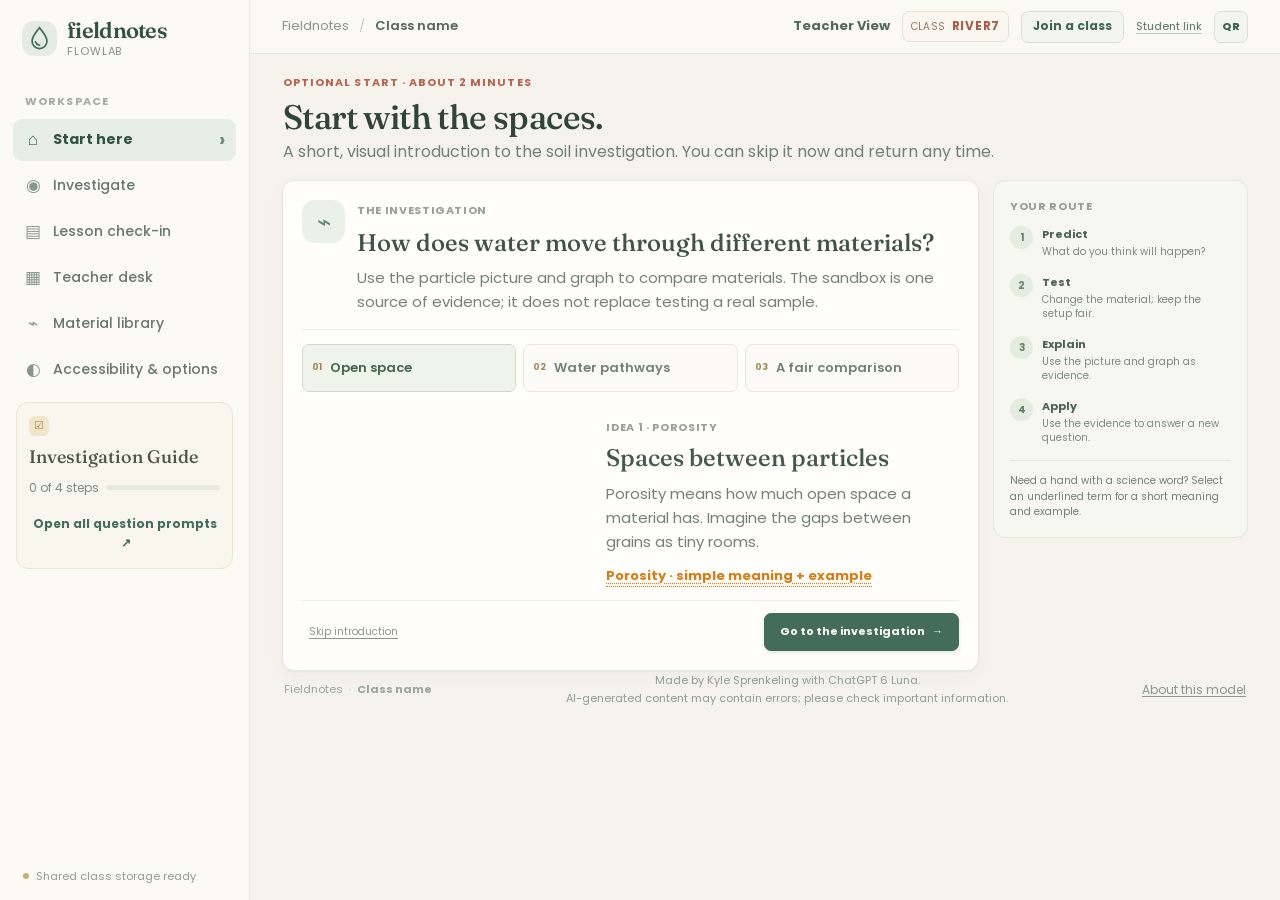
==== commit 6fbcbed8: "Refresh site assets and simplify the sidebar" ====
--- a/index.html
+++ b/index.html
@@ -9,7 +9,7 @@
     <link rel="preconnect" href="https://fonts.googleapis.com" />
     <link rel="preconnect" href="https://fonts.gstatic.com" crossorigin />
     <link href="https://fonts.googleapis.com/css2?family=Fraunces:opsz,wght@9..144,500;9..144,600&family=Poppins:wght@400;500;600;700&display=swap" rel="stylesheet" />
-    <link rel="stylesheet" href="styles.css" />
+    <link rel="stylesheet" href="styles.css?v=20261001-2" />
   </head>
   <body>
     <div class="app-frame">
@@ -39,12 +39,7 @@
           <button class="text-link" data-view="lesson">Open all question prompts <span>↗</span></button>
         </section>
 
-        <div class="sidebar-bottom">
-          <div class="class-mini">
-            <div class="class-mini-top"><span class="live-dot"></span><span>ACTIVE CLASS</span></div>
-            <strong id="sidebar-class-name">Class name</strong>
-            <div class="class-mini-foot"><span id="sidebar-class-code" class="mini-code" aria-label="Class code RIVER7">RIVER7</span></div>
-          </div>
+        <div class="sidebar-bottom">
           <div class="sidebar-note"><span class="note-dot"></span>Shared class storage ready</div>
         </div>
       </aside>
@@ -280,8 +275,8 @@
       </div>
     </div>
     <div id="toast" class="toast" role="status" aria-live="polite"></div>
-    <script src="supabase-config.js" defer></script>
-    <script src="app.js" defer></script>
+    <script src="supabase-config.js?v=20261001-2" defer></script>
+    <script src="app.js?v=20261001-2" defer></script>
   </body>
 </html>
 
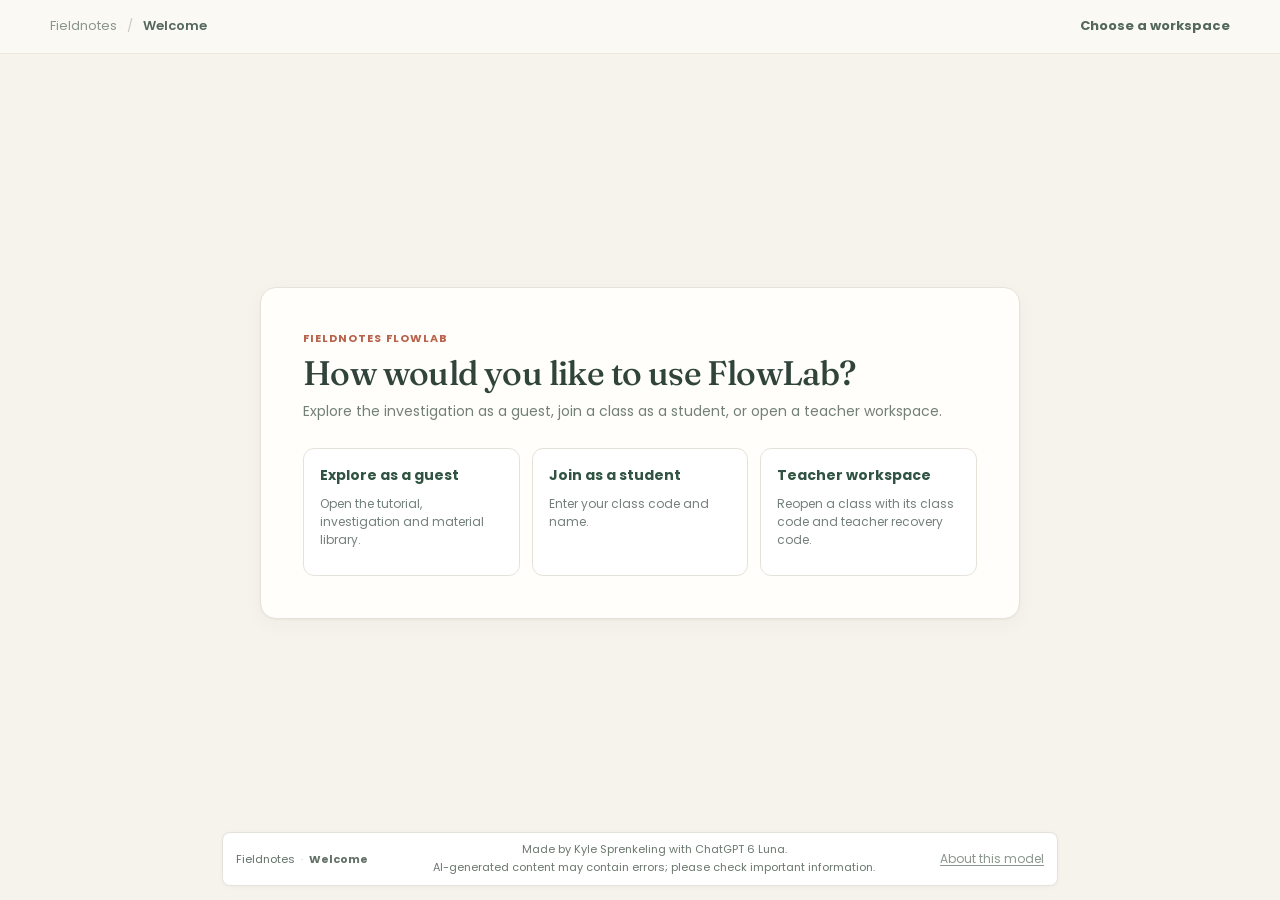
==== commit 2be7e20b: "Fix FlowLab startup and refine classroom workflows" ====
--- a/index.html
+++ b/index.html
@@ -1,239 +1,263 @@
-<!doctype html>
-<html lang="en">
-  <head>
-    <meta charset="utf-8" />
-    <meta name="viewport" content="width=device-width, initial-scale=1" />
-    <meta name="theme-color" content="#f5f3ec" />
-    <meta name="description" content="An interactive classroom investigation into water moving through soil and rock." />
-    <title>Fieldnotes — Water through soil</title>
-    <link rel="preconnect" href="https://fonts.googleapis.com" />
-    <link rel="preconnect" href="https://fonts.gstatic.com" crossorigin />
-    <link href="https://fonts.googleapis.com/css2?family=Fraunces:opsz,wght@9..144,500;9..144,600&family=Poppins:wght@400;500;600;700&display=swap" rel="stylesheet" />
-    <link rel="stylesheet" href="styles.css?v=20261001-2" />
-  </head>
-  <body>
-    <div class="app-frame">
-      <aside class="sidebar" aria-label="Main navigation">
-        <a class="brand" href="#explore" aria-label="Fieldnotes home">
-          <span class="brand-mark" aria-hidden="true">
-            <svg viewBox="0 0 40 40"><path d="M20 4c5 7 11 12 11 20a11 11 0 1 1-22 0C9 16 15 11 20 4Z" fill="none" stroke="currentColor" stroke-width="2.5"/><path d="M14 25c1 3 3 4 6 5" fill="none" stroke="currentColor" stroke-width="2.5" stroke-linecap="round"/></svg>
-          </span>
+<!doctype html>
+<html lang="en">
+  <head>
+    <meta charset="utf-8" />
+    <meta name="viewport" content="width=device-width, initial-scale=1" />
+    <meta name="theme-color" content="#f5f3ec" />
+    <meta name="description" content="An interactive classroom investigation into water moving through soil and rock." />
+    <title>Fieldnotes — Water through soil</title>
+    <link rel="preconnect" href="https://fonts.googleapis.com" />
+    <link rel="preconnect" href="https://fonts.gstatic.com" crossorigin />
+    <link href="https://fonts.googleapis.com/css2?family=Fraunces:opsz,wght@9..144,500;9..144,600&family=Poppins:wght@400;500;600;700&display=swap" rel="stylesheet" />
+    <link rel="stylesheet" href="styles.css?v=20261002-1" />
+  </head>
+  <body>
+    <div class="app-frame">
+      <aside class="sidebar" aria-label="Main navigation">
+        <a class="brand" href="#explore" aria-label="Fieldnotes home">
+          <span class="brand-mark" aria-hidden="true">
+            <svg viewBox="0 0 40 40"><path d="M20 4c5 7 11 12 11 20a11 11 0 1 1-22 0C9 16 15 11 20 4Z" fill="none" stroke="currentColor" stroke-width="2.5"/><path d="M14 25c1 3 3 4 6 5" fill="none" stroke="currentColor" stroke-width="2.5" stroke-linecap="round"/></svg>
+          </span>
           <span class="brand-copy"><strong>fieldnotes</strong><small>FLOWLAB</small></span>
-        </a>
-
+        </a>
+
         <div class="nav-label">WORKSPACE</div>
-        <nav class="primary-nav">
-          <button class="nav-item active" data-view="intro"><span class="nav-icon">⌂</span><span>Start here</span><span class="nav-chevron">›</span></button>
-          <button class="nav-item" data-view="explore"><span class="nav-icon">◉</span><span>Investigate</span></button>
+        <nav class="primary-nav">
+          <button class="nav-item active" data-view="intro"><span class="nav-icon">⌂</span><span>Start here</span><span class="nav-chevron">›</span></button>
+          <button class="nav-item" data-view="explore"><span class="nav-icon">◉</span><span>Investigate</span></button>
           <button class="nav-item" data-view="lesson"><span class="nav-icon">▤</span><span>Lesson check-in</span></button>
-          <button class="nav-item" data-view="teacher"><span class="nav-icon">▦</span><span>Teacher desk</span></button>
+          <button class="nav-item" data-view="teacher"><span class="nav-icon">▦</span><span>Teacher desk</span></button>
           <button class="nav-item" data-view="sources"><span class="nav-icon">⌁</span><span>Material library</span></button>
           <button class="nav-item" data-view="accessibility"><span class="nav-icon">◐</span><span>Accessibility &amp; options</span></button>
-        </nav>
-
-        <section class="mission-card workflow-card workspace-guide" aria-labelledby="workflow-title">
-          <div class="mission-top"><span class="mission-icon" aria-hidden="true">☑</span></div>
-          <h3 id="workflow-title">Investigation Guide</h3>
-          <div class="workflow-progress"><span id="workflow-progress-label">0 of 4 steps</span><span class="workflow-track"><i id="workflow-progress-fill"></i></span></div>
-          <ol id="workflow-list" class="workflow-list" aria-live="polite"></ol>
-          <button class="text-link" data-view="lesson">Open all question prompts <span>↗</span></button>
-        </section>
-
+        </nav>
+
+        <section class="mission-card workflow-card workspace-guide" aria-labelledby="workflow-title">
+          <div class="mission-top"><span class="mission-icon" aria-hidden="true">☑</span></div>
+          <h3 id="workflow-title">Investigation Guide</h3>
+          <div class="workflow-progress"><span id="workflow-progress-label">0 of 4 steps</span><span class="workflow-track"><i id="workflow-progress-fill"></i></span></div>
+          <ol id="workflow-list" class="workflow-list" aria-live="polite"></ol>
+          <button class="text-link" data-view="lesson">Open all question prompts <span>↗</span></button>
+        </section>
+
         <div class="sidebar-bottom">
+          <button id="change-role" class="outline-button workspace-switch-button sidebar-workspace-switch" type="button">Choose a different workspace</button>
           <div class="sidebar-note"><span class="note-dot"></span>Shared class storage ready</div>
-        </div>
-      </aside>
-
-      <div class="main-column">
-        <header class="topbar">
-          <div class="crumb"><span>Fieldnotes</span><span class="crumb-slash">/</span><strong id="topbar-class-name">Class name</strong></div>
-          <div class="topbar-actions">
-            <span id="header-view-identity" class="view-identity">Teacher View</span>
-            <span class="header-class-code"><span>CLASS</span><strong id="header-class-code">RIVER7</strong></span>
-            <button class="header-join-button" type="button" data-view="join">Join a class</button>
-            <a id="header-student-url" class="header-student-url" href="?mode=join" target="_blank" rel="noopener noreferrer" aria-label="Open the student website link"><span id="header-student-url-text">Student link</span></a>
-            <button id="header-qr-code" class="header-qr-button" type="button" aria-label="Show student link QR code">QR</button>
-            <button id="return-teacher-view" class="return-teacher-view" type="button" hidden>Return to Teacher View</button>
-          </div>
-        </header>
-
-        <main id="main-content">
-          <section id="view-intro" class="view active-view" aria-labelledby="welcome-title">
-            <div class="page-heading">
-              <div><div class="eyebrow"><span class="eyebrow-mark">OPTIONAL START · ABOUT 2 MINUTES</span></div><h1 id="welcome-title">Start with the spaces.</h1><p class="page-intro">A short, visual introduction to the soil investigation. You can skip it now and return any time.</p></div>
-            </div>
-            <div class="welcome-layout">
-              <section class="welcome-main">
+        </div>
+      </aside>
+
+      <div class="main-column">
+        <header class="topbar">
+          <div class="crumb"><span>Fieldnotes</span><span class="crumb-slash">/</span><strong id="topbar-class-name">Class name</strong></div>
+          <div class="topbar-actions">
+            <span id="header-view-identity" class="view-identity">Teacher View</span>
+            <span class="header-class-code"><span>CLASS</span><strong id="header-class-code">RIVER7</strong></span>
+            <button class="header-join-button" type="button" data-view="join">Join a class</button>
+            <a id="header-student-url" class="header-student-url" href="?mode=join" target="_blank" rel="noopener noreferrer" aria-label="Open the student website link"><span id="header-student-url-text">Student link</span></a>
+            <button id="header-qr-code" class="header-qr-button" type="button" aria-label="Show student link QR code">QR</button>
+            <button id="return-teacher-view" class="return-teacher-view" type="button" hidden>Return to Teacher View</button>
+          </div>
+        </header>
+
+        <main id="main-content">
+          <section id="view-entry" class="view entry-view" aria-labelledby="entry-title" hidden>
+            <div class="entry-card">
+              <div class="eyebrow"><span class="eyebrow-mark">FIELDNOTES FLOWLAB</span></div>
+              <h1 id="entry-title">How would you like to use FlowLab?</h1>
+              <p class="page-intro">Explore the investigation as a guest, join a class as a student, or open a teacher workspace.</p>
+              <div class="entry-choices" role="group" aria-label="Choose how to use FlowLab">
+                <button id="entry-guest" class="entry-choice" type="button"><strong>Explore as a guest</strong><span>Open the tutorial, investigation and material library.</span></button>
+                <button id="entry-student" class="entry-choice" type="button"><strong>Join as a student</strong><span>Enter your class code and name.</span></button>
+                <button id="entry-teacher" class="entry-choice" type="button"><strong>Teacher workspace</strong><span>Reopen a class with its class code and teacher recovery code.</span></button>
+              </div>
+              <form id="entry-teacher-form" class="entry-teacher-form" hidden>
+                <label class="field-label" for="entry-class-code">Class code</label>
+                <input id="entry-class-code" class="text-input code-input" maxlength="10" placeholder="Enter class code" autocomplete="off" required />
+                <label class="field-label" for="entry-teacher-code">Teacher recovery code</label>
+                <input id="entry-teacher-code" class="text-input code-input" maxlength="12" placeholder="Enter teacher recovery code" autocomplete="off" required />
+                <button class="run-button" type="submit">Open teacher workspace <span>→</span></button>
+                <div id="entry-teacher-error" class="join-error" role="status" hidden></div>
+                <small class="join-privacy">No email sign-in is needed. Keep the teacher recovery code private.</small>
+                <button id="entry-back-to-workspaces" class="outline-button workspace-switch-button" type="button">Choose a different workspace</button>
+              </form>
+              <button id="entry-new-teacher" class="run-button entry-new-teacher" type="button" hidden>Create a new teacher workspace</button>
+            </div>
+          </section>
+
+          <section id="view-intro" class="view active-view" aria-labelledby="welcome-title" hidden>
+            <div class="page-heading">
+              <div><div class="eyebrow"><span class="eyebrow-mark">OPTIONAL START · ABOUT 2 MINUTES</span></div><h1 id="welcome-title">Start with the spaces.</h1><p class="page-intro">A short, visual introduction to the soil investigation. You can skip it now and return any time.</p></div>
+            </div>
+            <div class="welcome-layout">
+              <section class="welcome-main">
                 <div class="welcome-challenge"><span class="welcome-art" aria-hidden="true">⌁</span><div><div class="section-kicker">THE INVESTIGATION</div><h2>How does water move through different materials?</h2><p>Use the particle picture and graph to compare materials. The sandbox is one source of evidence; it does not replace testing a real sample.</p></div></div>
-                <div class="intro-concepts" role="group" aria-label="Explore three ideas">
-                  <button type="button" class="intro-concept is-active" data-intro-step="spaces" aria-pressed="true"><span>01</span><strong>Open space</strong></button>
-                  <button type="button" class="intro-concept" data-intro-step="pathways" aria-pressed="false"><span>02</span><strong>Water pathways</strong></button>
-                  <button type="button" class="intro-concept" data-intro-step="fair" aria-pressed="false"><span>03</span><strong>A fair comparison</strong></button>
-                </div>
-                <div class="intro-visual-row"><div class="intro-diagram" id="intro-diagram" aria-label="Illustration of pore spaces between soil particles"></div><div class="intro-explanation" aria-live="polite"><span class="section-kicker" id="intro-step-label">IDEA 1 · POROSITY</span><h2 id="intro-step-title">Spaces between particles</h2><p id="intro-step-copy">Porosity means how much open space a material has. Imagine the gaps between grains as tiny rooms.</p><button class="term-link" type="button" data-glossary="porosity" data-tooltip="Porosity is the amount of open space inside a material. Example: a sponge can have many spaces to hold water.">Porosity · simple meaning + example</button></div></div>
-                <div class="intro-actions"><button id="skip-intro" class="quiet-button">Skip introduction</button><button id="start-investigation" class="run-button">Go to the investigation <span>→</span></button></div>
-              </section>
+                <div class="intro-concepts" role="group" aria-label="Explore three ideas">
+                  <button type="button" class="intro-concept is-active" data-intro-step="spaces" aria-pressed="true"><span>01</span><strong>Open space</strong></button>
+                  <button type="button" class="intro-concept" data-intro-step="pathways" aria-pressed="false"><span>02</span><strong>Water pathways</strong></button>
+                  <button type="button" class="intro-concept" data-intro-step="fair" aria-pressed="false"><span>03</span><strong>A fair comparison</strong></button>
+                </div>
+                <div class="intro-visual-row"><div class="intro-diagram" id="intro-diagram" aria-label="Illustration of pore spaces between soil particles"></div><div class="intro-explanation" aria-live="polite"><span class="section-kicker" id="intro-step-label">IDEA 1 · POROSITY</span><h2 id="intro-step-title">Spaces between particles</h2><p id="intro-step-copy">Porosity means how much open space a material has. Imagine the gaps between grains as tiny rooms.</p><button class="term-link" type="button" data-glossary="porosity" data-tooltip="Porosity is the amount of open space inside a material. Example: a sponge can have many spaces to hold water.">Porosity · simple meaning + example</button></div></div>
+                <div class="intro-actions"><button id="skip-intro" class="quiet-button">Skip introduction</button><button id="start-investigation" class="run-button">Go to the investigation <span>→</span></button></div>
+              </section>
               <aside class="welcome-aside"><div class="section-kicker">YOUR ROUTE</div><ol class="welcome-route"><li><span>1</span><div><strong>Predict</strong><small>What do you think will happen?</small></div></li><li><span>2</span><div><strong>Test</strong><small>Change the material; keep the setup fair.</small></div></li><li><span>3</span><div><strong>Explain</strong><small>Use the picture and graph as evidence.</small></div></li><li><span>4</span><div><strong>Apply</strong><small>Use the evidence to answer a new question.</small></div></li></ol><p class="welcome-note">Need a hand with a science word? Select an underlined term for a short meaning and example.</p></aside>
-            </div>
-          </section>
-
+            </div>
+          </section>
+
           <section id="view-explore" class="view" aria-labelledby="page-title" hidden>
-            <div class="page-heading">
-              <div>
-                <div class="eyebrow"><span class="eyebrow-mark">FIELD STUDY 02</span><span class="eyebrow-dot">·</span><span>SOIL &amp; WATER</span></div>
-                <h1 id="page-title">Where does the water go?</h1>
-                <p class="page-intro">Test how different substances let water move through them. Keep the setup the same, change one variable, and look for a pattern.</p>
-              </div>
-              <div class="progress-chip"><span class="progress-ring">01</span><span><small>YOUR INVESTIGATION</small><strong>Explore the flow</strong></span></div>
-            </div>
-
-            <div class="mode-row">
-              <div class="mode-label"><span class="mode-sparkle">✳</span><span><strong>Choose your view</strong><small>Every material is available in both modes.</small></span></div>
-              <div class="mode-switch" role="group" aria-label="Simulator detail mode">
-                <button id="simple-mode" class="mode-option selected" aria-pressed="true">Simple <span>Start here</span></button>
-                <button id="advanced-mode" class="mode-option" aria-pressed="false">Advanced <span>Show the science</span></button>
-              </div>
-            </div>
-
-            <div class="lab-layout">
-              <aside class="control-column">
-                <section class="control-card" aria-labelledby="setup-title">
-                  <div class="card-title-row">
-                    <div><div class="section-kicker">YOUR SETUP</div><h2 id="setup-title">Set up a trial</h2></div>
-                    <span class="step-count">01 / 03</span>
-                  </div>
-                  <div class="field-label" id="material-select-label">Material <span class="field-required">10 available</span></div><button id="material-help" class="term-link material-help" type="button" data-glossary="material-clay" data-tooltip="Clay is soil with extremely small mineral particles. Example: it can have many tiny spaces that still slow water." aria-label="Explain the selected material">What is this material?</button>
-                  <div class="material-picker" id="material-picker"><button id="material-picker-trigger" class="material-picker-trigger" type="button" aria-haspopup="listbox" aria-expanded="false" aria-labelledby="material-select-label material-picker-current" aria-describedby="material-note"><span id="material-picker-current"></span><span class="select-chevron" aria-hidden="true">⌄</span></button><div id="material-picker-menu" class="material-picker-menu" role="listbox" aria-labelledby="material-select-label" hidden></div></div><select id="material-select" aria-hidden="true" tabindex="-1" hidden></select>
-                  <div id="material-note" class="material-note">A material’s pore space and flow rate are related, but they are not the same thing.</div>
-
-                  <div class="range-field">
-                    <div class="range-heading"><label for="head-range">Water head <button class="term-inline" type="button" aria-label="Explain water head" data-glossary="water-head" data-tooltip="Water head is the height of water pushing through the sample. Example: a higher water level gives a stronger push.">?</button></label><output id="head-output" for="head-range">15 cm</output></div>
-                    <input id="head-range" type="range" min="5" max="30" value="15" step="1" />
-                    <div class="range-ends"><span>Lower</span><span>Higher pressure</span></div>
-                  </div>
-                  <div class="range-field">
-                    <div class="range-heading"><label for="depth-range">Material depth</label><output id="depth-output" for="depth-range">10 cm</output></div>
-                    <input id="depth-range" type="range" min="5" max="20" value="10" step="1" />
-                    <div class="range-ends"><span>Shorter</span><span>Longer path</span></div>
-                  </div>
-                  <div class="range-field compact-range">
-                  <div class="range-heading"><label for="compact-range">Compaction <button class="term-inline" type="button" aria-label="Explain compaction" data-glossary="compaction" data-tooltip="Compaction is how tightly particles are pressed. Example: pressing loose grains together changes the gaps between them.">?</button></label><output id="compact-output" for="compact-range">0%</output></div>
-                    <input id="compact-range" type="range" min="0" max="60" value="0" step="5" />
-                    <div class="range-ends"><span>Loose</span><span>Pressed</span></div>
-                  </div>
-                  <div id="advanced-readout" class="advanced-readout" hidden>
-                    <div class="readout-head"><span>ILLUSTRATIVE MODEL VALUES</span><button id="formula-help" class="help-button" aria-label="Explain model values">?</button></div>
-                    <p class="model-value-note">These numbers are sandbox inputs, not measurements of a real sample.</p>
-                    <div class="value-pair"><span>Model input, K <button class="term-inline" type="button" aria-label="Explain hydraulic conductivity" data-glossary="hydraulic-conductivity" data-tooltip="Hydraulic conductivity (K) is a model number for how readily a material transmits water under these conditions.">?</button></span><strong id="k-value">—</strong></div>
-                    <div class="value-pair"><span>Porosity <button class="term-inline" type="button" aria-label="Explain porosity" data-glossary="porosity" data-tooltip="Porosity is the share of a material's volume made up of open spaces. Example: a sponge has spaces that can hold water.">?</button></span><strong id="porosity-value">—</strong></div>
-                    <div class="value-pair"><span>Area, A <button class="term-inline" type="button" aria-label="Explain sample area" data-glossary="sample-area" data-tooltip="Sample area is the face area water passes through. Example: a wider filter has more area for water to pass side by side.">?</button></span><strong id="area-value">—</strong></div>
-                    <div class="value-pair"><span>Head, Δh <button class="term-inline" type="button" aria-label="Explain head difference" data-glossary="head-difference" data-tooltip="The head difference is the height-related push across the sample. Example: water flows from a higher tank level toward a lower outlet.">?</button></span><strong id="head-value">—</strong></div>
-                    <div class="value-pair"><span>Depth, L <button class="term-inline" type="button" aria-label="Explain sample length" data-glossary="sample-length" data-tooltip="Sample length is the distance water travels through the material. Example: water takes a longer route through a deep layer than a thin one.">?</button></span><strong id="length-value">—</strong></div>
-                    <div class="value-pair"><span>Discharge, Q <button class="term-inline" type="button" aria-label="Explain discharge" data-glossary="discharge" data-tooltip="Discharge is the volume of water passing through each second. Example: a tap filling a bucket quickly has a greater discharge.">?</button></span><strong id="q-value">—</strong></div>
-                    <div class="value-pair"><span>Darcy flux, q/A <button class="term-inline" type="button" aria-label="Explain Darcy flux" data-glossary="darcy-flux" data-tooltip="Darcy flux is flow rate divided by the whole sample area. It is not the exact speed of water in each pore. Example: a sprinkler spreading the same water over a wider patch has a lower flow per square metre.">?</button></span><strong id="v-value">—</strong></div>
-                    <div class="equation"><span>Darcy’s law <button class="term-inline" type="button" aria-label="Explain Darcy's law" data-glossary="darcy-law" data-tooltip="Darcy's law estimates flow through a porous material from its conductivity, area and water-level gradient. Example: it helps explain why water passes faster through a wide, open filter than a narrow, tightly packed one.">?</button></span><strong id="equation-value">Q = K × A × (Δh ÷ L)</strong></div>
-                  </div>
-                  <div class="control-divider"></div>
-                  <div class="compare-heading"><div><div class="section-kicker">COMPARE</div><h3>Test up to 3</h3></div><span class="compare-glyph">⇄</span></div>
-                  <div class="compare-add-row">
-                    <div class="material-picker compare-picker small-select" id="compare-picker"><button id="compare-picker-trigger" class="material-picker-trigger" type="button" aria-label="Choose a material to compare" aria-haspopup="listbox" aria-expanded="false"><span id="compare-picker-current">Choose another material</span><span class="select-chevron" aria-hidden="true">⌄</span></button><div id="compare-picker-menu" class="material-picker-menu" role="listbox" aria-label="Materials available to compare" hidden></div><select id="compare-select" aria-hidden="true" tabindex="-1" hidden><option value="">Choose another material</option></select></div>
-                    <button id="add-compare" class="icon-add" aria-label="Add material to comparison" title="Add comparison">+</button>
-                  </div>
-                  <div id="compare-chips" class="compare-chips" aria-live="polite"></div>
-                  <div class="compare-properties-heading"><strong>Material property scales</strong><span>Selected materials · view only</span></div>
-                  <div id="compare-material-readouts" class="compare-material-readouts" aria-label="Read-only material property scales"></div>
-                  <div class="control-footnote"><span class="tiny-info">i</span><span>For a fair test, each material gets the same water head, depth and compaction.</span></div>
-                </section>
-
-              </aside>
-
-              <section class="experiment-card" aria-label="Live soil investigation">
-                <div class="experiment-toolbar">
-                  <div class="experiment-title"><span class="activity-dot"></span><span><strong>Permeability lab</strong><small id="activity-status">Ready for a new trial</small></span></div>
-                  <div class="run-actions">
-                    <button id="reset-trial" class="quiet-button" title="Save this completed trial to Activity History, then reset">Reset</button>
-                    <button id="run-trial" class="run-button"><span class="play-mark">▶</span><span>Start trial</span></button>
-                  </div>
-                </div>
-                <div class="visual-pair">
-                  <section class="activity-panel" aria-labelledby="activity-title">
-                    <div class="panel-topline"><div><div class="panel-overline">THE ACTIVITY</div><h3 id="activity-title">Watch the water move</h3></div><button class="caption-help" id="why-slow" title="About the simulation">i</button></div>
-                    <div class="activity-stage" id="activity-stage">
-                      <div class="stage-tag">SIMULATED SOIL SAMPLE</div>
-                      <div id="activity-visual" class="activity-visual" aria-label="Diagram of water passing through a soil sample"></div>
-                      <div class="stage-caption"><span class="material-swatch" id="material-swatch"></span><span id="visual-material-label">Clay sample</span><span class="caption-separator">·</span><span id="visual-flow-label">Very slow flow</span></div>
-                      <div class="flow-callout"><span class="callout-wave">≈</span><span><strong id="flow-band">Slow flow</strong><small>Water movement through this sample</small></span></div>
-                    </div>
-                    <div class="activity-readings">
-                      <div><span class="reading-label">COLLECTED</span><strong id="volume-value">0.00 <small>mL</small></strong></div>
-                      <div><span class="reading-label">ELAPSED</span><strong id="time-value">0:00</strong></div>
-                      <div class="reading-state"><span class="reading-label">PORE SPACE</span><strong id="porosity-band">High</strong></div>
-                    </div>
-                    <details class="pore-explorer"><summary>See how pore size and pathways differ</summary><p class="pore-explorer-note">Adjust the sketch to explore how grain size and connected gaps can change flow. These sliders teach the idea; they do not change the selected material or graph.</p><div id="pore-model-visual" class="pore-model-visual"></div><label class="range-heading" for="grain-model-range"><span>Grain size</span><output id="grain-model-output">Mixed</output></label><input id="grain-model-range" type="range" min="0" max="100" value="50" /><div class="range-ends"><span>Fine</span><span>Coarse</span></div><label class="range-heading pore-slider-label" for="path-model-range"><span>Connected gaps</span><output id="path-model-output">Some</output></label><input id="path-model-range" type="range" min="0" max="100" value="50" /><div class="range-ends"><span>Few links</span><span>More links</span></div><p id="pore-model-caption" class="pore-model-caption" aria-live="polite"></p></details>
-                    <details class="activity-history-details"><summary><span>Activity History</span><span id="history-count" class="history-count">0 saved trials</span></summary><p class="history-intro">Earlier trials appear newest first. Compare a saved material line with today’s graph to look for patterns.</p><div id="activity-history-list" class="activity-history-list"></div></details>
-                  </section>
-
-                  <section class="graph-panel" aria-labelledby="graph-title">
-                    <div class="panel-topline graph-heading"><div><div class="panel-overline">YOUR EVIDENCE</div><h3 id="graph-title">Water collected over time</h3></div><span id="graph-live" class="graph-live"><i></i> LIVE</span></div>
-                    <div class="chart-wrap">
-                      <svg id="volume-chart" viewBox="0 0 520 260" role="img" aria-label="Line graph showing cumulative water collected over time"></svg>
-                    </div>
-                    <div id="chart-legend" class="chart-legend"></div>
-                    <div class="simulator-seek graph-simulator-seek">
-                      <div class="simulator-seek-head"><label for="trial-scrubber">Explore trial time</label><output id="trial-time-output" for="trial-scrubber">0:00</output></div>
-                      <input id="trial-scrubber" type="range" min="0" max="120" step="1" value="0" aria-label="Move through the simulated trial time" />
-                      <div class="simulator-seek-foot"><span>0 sec</span><span id="trial-time-end">120 sec</span><span>Scrub back to inspect results; moving forward extends the trial with current settings.</span><button type="button" id="advance-trial" class="advance-button">+10 sec</button></div>
-                    </div>
-                    <p id="graph-scale-note" class="graph-scale-note" hidden></p>
-                    <div class="graph-explainer">
-                      <div class="explainer-icon">↗</div>
-                      <div><strong>What the graph means</strong><p>Horizontal axis: elapsed simulated time in seconds, from 0 to 120. Vertical axis: cumulative water collected in millilitres. Every material uses the same linear axes and evenly spaced tick values.</p><p id="graph-line-reading">At the same time, a higher line means more water has been collected. A steeper line means a faster flow rate.</p><p>Dotted line: model estimate from the selected time and current settings. Solid line: recorded result, which keeps its earlier values when settings change. Both are simulated, not field measurements.</p><p>When materials differ greatly, a low-flow line may sit close to zero on the shared scale. Read the labelled mL values at the same time to compare them.</p><button class="term-link graph-term" type="button" data-glossary="slope" data-tooltip="Graph slope means how quickly the line rises. Example: a steeper line shows more water collected in the same time.">What does slope mean?</button></div>
-                    </div>
-                    <div id="graph-insight" class="graph-insight"><span class="insight-stars">✳</span><span>Start a trial to see how your setup changes the line.</span></div>
-                  </section>
-                </div>
-                <div class="experiment-bottom-note"><span class="note-leaf">✿</span><span><strong>Think like a scientist:</strong> change one setting at a time so you can tell what caused the difference.</span><button id="what-is-darcy" class="underlined-button">Why does water flow? <span>↗</span></button></div>
-              </section>
-            </div>
-
-          </section>
-
-          <section id="view-lesson" class="view" aria-labelledby="lesson-title" hidden>
-            <div class="page-heading secondary-heading">
-              <div><div class="eyebrow"><span class="eyebrow-mark">FIELD STUDY 02</span><span class="eyebrow-dot">·</span><span>LEARN &amp; APPLY</span></div><h1 id="lesson-title">Water moves through soil</h1><p class="page-intro">Use the lab to gather evidence, then connect what you saw to the ideas behind it.</p></div>
-              <div class="progress-chip"><span class="progress-ring lesson-ring">02</span><span><small>LESSON PROGRESS</small><strong><span id="question-progress">0</span> of 6 answered</strong></span></div>
-            </div>
-            <div class="lesson-layout">
-              <div class="lesson-main">
-                <article class="lesson-card lesson-intro-card">
-                  <div class="lesson-card-head"><div><div class="section-kicker">THE BIG IDEA</div><h2>More pores doesn’t always mean faster flow.</h2></div><span class="idea-mark">✳</span></div>
-                  <p>Soil contains spaces between particles. Those spaces store water, but the size and connection of the spaces affect how quickly water can move. A clay can have lots of pore space and still let water through slowly because its pores are tiny and poorly connected.</p>
-                  <div class="idea-pair"><div class="idea-cell"><span class="idea-icon pore-icon">◌</span><span><strong>Porosity <button class="term-inline" type="button" data-glossary="porosity" data-tooltip="Porosity is how much open space a material has. Example: a sponge has many spaces that can hold water.">?</button></strong><small>How much open space is in the material.</small></span></div><span class="idea-not-equal">≠</span><div class="idea-cell"><span class="idea-icon flow-icon">↗</span><span><strong>Permeability <button class="term-inline" type="button" data-glossary="permeability" data-tooltip="Permeability is how easily water moves through connected spaces. Example: open gaps make a path for water.">?</button></strong><small>How easily connected spaces let water through.</small></span></div></div>
-                </article>
-                <div class="lesson-section-title"><div><div class="section-kicker">PREDICT · TEST · EXPLAIN</div><h2>Evidence check-in</h2></div><span id="question-count" class="question-count">6 SHORT PROMPTS</span></div>
-                <p class="form-note">Use your own words. Add a material name, a labelled value or a graph feature where it supports your explanation.</p>
-                <div id="question-list" class="question-list"></div>
-                <div class="submit-bar"><div><strong>Save your check-in</strong><small>Your teacher can review these responses from the shared class.</small></div><button id="submit-lesson" class="run-button"><span>Finish check-in</span><span>→</span></button></div>
-                <div id="submit-message" class="submit-message" role="status" hidden></div>
-              </div>
-              <aside class="lesson-aside">
-                <section class="aside-card lesson-task-card"><div class="section-kicker">LEARNING INTENTION</div><h3 id="lesson-intention-title">What am I learning?</h3><p id="active-learning-intention">Compare how water moves through different materials and use the graph as evidence.</p><div class="learning-task-divider"></div><div class="section-kicker">INVESTIGATION TASK</div><h3 id="lesson-task-title">Where does the water go?</h3><p id="lesson-task-description">Choose three materials. Keep the setup the same and record what changes.</p><div class="task-progress"><div class="task-progress-track"><span id="task-progress-fill"></span></div><span id="task-progress-label">0 / 3 materials</span></div><button class="outline-button" data-view="explore">Return to the lab <span>↗</span></button></section>
-                <section class="aside-card reference-card"><span class="reference-icon">⌁</span><div class="section-kicker">KEEP IN MIND</div><p>Our model uses representative material values to make comparisons clear. Real soil properties vary with grain size, structure, moisture and local conditions.</p><button class="text-link" data-view="sources">Explore the material library <span>↗</span></button></section>
-              </aside>
-            </div>
-          </section>
-
-          <section id="view-teacher" class="view" aria-labelledby="teacher-title" hidden>
-            <div class="page-heading secondary-heading">
-              <div><div class="eyebrow"><span class="eyebrow-mark">TEACHER DESK</span><span class="eyebrow-dot">·</span><span>CLASSROOM OVERVIEW</span></div><h1 id="teacher-title">Your class, at a glance.</h1><p class="page-intro">A quick look at today’s investigation, learner progress and lesson materials.</p></div>
-              <button id="export-class" class="outline-button export-button"><span>⇩</span> Export class CSV</button>
-            </div>
-            <div class="teacher-stats">
-              <article class="stat-card"><span class="stat-icon green-stat">♧</span><span class="stat-caption">ACTIVE CLASS</span><strong id="active-class-label">Class name</strong><small id="active-class-subtitle">Select or manage a class below</small></article>
-              <article class="stat-card"><span class="stat-icon ochre-stat">⌁</span><span class="stat-caption">JOIN CODE</span><strong id="join-code-display" class="join-code-large">RIVER7</strong><small>Share with your class</small></article>
-              <article class="stat-card"><span class="stat-icon coral-stat">◷</span><span class="stat-caption">LEARNERS JOINED</span><strong id="roster-count">4</strong><small><span class="live-dot"></span> Updated in this browser</small></article>
-              <article class="stat-card"><span class="stat-icon blue-stat">✓</span><span class="stat-caption">LESSON COMPLETION</span><strong id="completion-stat">50%</strong><small id="completion-caption">Learners submitted</small></article>
-            </div>
+            <div class="page-heading">
+              <div>
+                <div class="eyebrow"><span class="eyebrow-mark">FIELD STUDY 02</span><span class="eyebrow-dot">·</span><span>SOIL &amp; WATER</span></div>
+                <h1 id="page-title">Where does the water go?</h1>
+                <p class="page-intro">Test how different substances let water move through them. Keep the setup the same, change one variable, and look for a pattern.</p>
+              </div>
+              <div class="progress-chip"><span class="progress-ring">01</span><span><small>YOUR INVESTIGATION</small><strong>Explore the flow</strong></span></div>
+            </div>
+
+            <div class="mode-row">
+              <div class="mode-label"><span class="mode-sparkle">✳</span><span><strong>Choose your view</strong><small>Every material is available in both modes.</small></span></div>
+              <div class="mode-switch" role="group" aria-label="Simulator detail mode">
+                <button id="simple-mode" class="mode-option selected" aria-pressed="true">Simple <span>Start here</span></button>
+                <button id="advanced-mode" class="mode-option" aria-pressed="false">Advanced <span>Show the science</span></button>
+              </div>
+            </div>
+
+            <div class="lab-layout">
+              <aside class="control-column">
+                <section class="control-card" aria-labelledby="setup-title">
+                  <div class="card-title-row">
+                    <div><div class="section-kicker">YOUR SETUP</div><h2 id="setup-title">Set up a trial</h2></div>
+                    <span class="step-count">01 / 03</span>
+                  </div>
+                  <div class="field-label" id="material-select-label">Material <span class="field-required">10 available</span></div><button id="material-help" class="term-link material-help" type="button" data-glossary="material-clay" data-tooltip="Clay is soil with extremely small mineral particles. Example: it can have many tiny spaces that still slow water." aria-label="Explain the selected material">What is this material?</button>
+                  <div class="material-picker" id="material-picker"><button id="material-picker-trigger" class="material-picker-trigger" type="button" aria-haspopup="listbox" aria-expanded="false" aria-labelledby="material-select-label material-picker-current" aria-describedby="material-note"><span id="material-picker-current"></span><span class="select-chevron" aria-hidden="true">⌄</span></button><div id="material-picker-menu" class="material-picker-menu" role="listbox" aria-labelledby="material-select-label" hidden></div></div><select id="material-select" aria-hidden="true" tabindex="-1" hidden></select>
+                  <div id="material-note" class="material-note">A material’s pore space and flow rate are related, but they are not the same thing.</div>
+
+                  <div class="range-field">
+                    <div class="range-heading"><label for="head-range">Water head <button class="term-inline" type="button" aria-label="Explain water head" data-glossary="water-head" data-tooltip="Water head is the height of water pushing through the sample. Example: a higher water level gives a stronger push.">?</button></label><output id="head-output" for="head-range">15 cm</output></div>
+                    <input id="head-range" type="range" min="5" max="30" value="15" step="1" />
+                    <div class="range-ends"><span>Lower</span><span>Higher pressure</span></div>
+                  </div>
+                  <div class="range-field">
+                    <div class="range-heading"><label for="depth-range">Material depth</label><output id="depth-output" for="depth-range">10 cm</output></div>
+                    <input id="depth-range" type="range" min="5" max="20" value="10" step="1" />
+                    <div class="range-ends"><span>Shorter</span><span>Longer path</span></div>
+                  </div>
+                  <div class="range-field compact-range">
+                  <div class="range-heading"><label for="compact-range">Compaction <button class="term-inline" type="button" aria-label="Explain compaction" data-glossary="compaction" data-tooltip="Compaction is how tightly particles are pressed. Example: pressing loose grains together changes the gaps between them.">?</button></label><output id="compact-output" for="compact-range">0%</output></div>
+                    <input id="compact-range" type="range" min="0" max="60" value="0" step="5" />
+                    <div class="range-ends"><span>Loose</span><span>Pressed</span></div>
+                  </div>
+                  <div id="advanced-readout" class="advanced-readout" hidden>
+                    <div class="readout-head"><span>ILLUSTRATIVE MODEL VALUES</span><button id="formula-help" class="help-button" aria-label="Explain model values">?</button></div>
+                    <p class="model-value-note">These numbers are sandbox inputs, not measurements of a real sample.</p>
+                    <div class="value-pair"><span>Model input, K <button class="term-inline" type="button" aria-label="Explain hydraulic conductivity" data-glossary="hydraulic-conductivity" data-tooltip="Hydraulic conductivity (K) is a model number for how readily a material transmits water under these conditions.">?</button></span><strong id="k-value">—</strong></div>
+                    <div class="value-pair"><span>Porosity <button class="term-inline" type="button" aria-label="Explain porosity" data-glossary="porosity" data-tooltip="Porosity is the share of a material's volume made up of open spaces. Example: a sponge has spaces that can hold water.">?</button></span><strong id="porosity-value">—</strong></div>
+                    <div class="value-pair"><span>Area, A <button class="term-inline" type="button" aria-label="Explain sample area" data-glossary="sample-area" data-tooltip="Sample area is the face area water passes through. Example: a wider filter has more area for water to pass side by side.">?</button></span><strong id="area-value">—</strong></div>
+                    <div class="value-pair"><span>Head, Δh <button class="term-inline" type="button" aria-label="Explain head difference" data-glossary="head-difference" data-tooltip="The head difference is the height-related push across the sample. Example: water flows from a higher tank level toward a lower outlet.">?</button></span><strong id="head-value">—</strong></div>
+                    <div class="value-pair"><span>Depth, L <button class="term-inline" type="button" aria-label="Explain sample length" data-glossary="sample-length" data-tooltip="Sample length is the distance water travels through the material. Example: water takes a longer route through a deep layer than a thin one.">?</button></span><strong id="length-value">—</strong></div>
+                    <div class="value-pair"><span>Discharge, Q <button class="term-inline" type="button" aria-label="Explain discharge" data-glossary="discharge" data-tooltip="Discharge is the volume of water passing through each second. Example: a tap filling a bucket quickly has a greater discharge.">?</button></span><strong id="q-value">—</strong></div>
+                    <div class="value-pair"><span>Darcy flux, q/A <button class="term-inline" type="button" aria-label="Explain Darcy flux" data-glossary="darcy-flux" data-tooltip="Darcy flux is flow rate divided by the whole sample area. It is not the exact speed of water in each pore. Example: a sprinkler spreading the same water over a wider patch has a lower flow per square metre.">?</button></span><strong id="v-value">—</strong></div>
+                    <div class="equation"><span>Darcy’s law <button class="term-inline" type="button" aria-label="Explain Darcy's law" data-glossary="darcy-law" data-tooltip="Darcy's law estimates flow through a porous material from its conductivity, area and water-level gradient. Example: it helps explain why water passes faster through a wide, open filter than a narrow, tightly packed one.">?</button></span><strong id="equation-value">Q = K × A × (Δh ÷ L)</strong></div>
+                  </div>
+                  <div class="control-divider"></div>
+                  <div class="compare-heading"><div><div class="section-kicker">COMPARE</div><h3>Test up to 3</h3></div><span class="compare-glyph">⇄</span></div>
+                  <div class="compare-add-row">
+                    <div class="material-picker compare-picker small-select" id="compare-picker"><button id="compare-picker-trigger" class="material-picker-trigger" type="button" aria-label="Choose a material to compare" aria-haspopup="listbox" aria-expanded="false"><span id="compare-picker-current">Choose another material</span><span class="select-chevron" aria-hidden="true">⌄</span></button><div id="compare-picker-menu" class="material-picker-menu" role="listbox" aria-label="Materials available to compare" hidden></div><select id="compare-select" aria-hidden="true" tabindex="-1" hidden><option value="">Choose another material</option></select></div>
+                    <button id="add-compare" class="icon-add" aria-label="Add material to comparison" title="Add comparison">+</button>
+                  </div>
+                  <div id="compare-chips" class="compare-chips" aria-live="polite"></div>
+                  <div class="compare-properties-heading"><strong>Material property scales</strong><span>Selected materials · view only</span></div>
+                  <div id="compare-material-readouts" class="compare-material-readouts" aria-label="Read-only material property scales"></div>
+                  <div class="control-footnote"><span class="tiny-info">i</span><span>For a fair test, each material gets the same water head, depth and compaction.</span></div>
+                </section>
+
+              </aside>
+
+              <section class="experiment-card" aria-label="Live soil investigation">
+                <div class="experiment-toolbar">
+                  <div class="experiment-title"><span class="activity-dot"></span><span><strong>Permeability lab</strong><small id="activity-status">Ready for a new trial</small></span></div>
+                  <div class="run-actions">
+                    <button id="reset-trial" class="quiet-button" title="Save this completed trial to Activity History, then reset">Reset</button>
+                    <button id="run-trial" class="run-button"><span class="play-mark">▶</span><span>Start trial</span></button>
+                  </div>
+                </div>
+                <div class="visual-pair">
+                  <section class="activity-panel" aria-labelledby="activity-title">
+                    <div class="panel-topline"><div><div class="panel-overline">THE ACTIVITY</div><h3 id="activity-title">Watch the water move</h3></div><button class="caption-help" id="why-slow" title="About the simulation">i</button></div>
+                    <div class="activity-stage" id="activity-stage">
+                      <div class="stage-tag">SIMULATED SOIL SAMPLE</div>
+                      <div id="activity-visual" class="activity-visual" aria-label="Diagram of water passing through a soil sample"></div>
+                      <div class="stage-caption"><span class="material-swatch" id="material-swatch"></span><span id="visual-material-label">Clay sample</span><span class="caption-separator">·</span><span id="visual-flow-label">Very slow flow</span></div>
+                      <div class="flow-callout"><span class="callout-wave">≈</span><span><strong id="flow-band">Slow flow</strong><small>Water movement through this sample</small></span></div>
+                    </div>
+                    <div class="activity-readings">
+                      <div><span class="reading-label">COLLECTED</span><strong id="volume-value">0.00 <small>mL</small></strong></div>
+                      <div><span class="reading-label">ELAPSED</span><strong id="time-value">0:00</strong></div>
+                      <div class="reading-state"><span class="reading-label">PORE SPACE</span><strong id="porosity-band">High</strong></div>
+                    </div>
+                    <details class="pore-explorer"><summary>See how pore size and pathways differ</summary><p class="pore-explorer-note">Adjust the sketch to explore how grain size and connected gaps can change flow. These sliders teach the idea; they do not change the selected material or graph.</p><div id="pore-model-visual" class="pore-model-visual"></div><label class="range-heading" for="grain-model-range"><span>Grain size</span><output id="grain-model-output">Mixed</output></label><input id="grain-model-range" type="range" min="0" max="100" value="50" /><div class="range-ends"><span>Fine</span><span>Coarse</span></div><label class="range-heading pore-slider-label" for="path-model-range"><span>Connected gaps</span><output id="path-model-output">Some</output></label><input id="path-model-range" type="range" min="0" max="100" value="50" /><div class="range-ends"><span>Few links</span><span>More links</span></div><p id="pore-model-caption" class="pore-model-caption" aria-live="polite"></p></details>
+                    <details class="activity-history-details"><summary><span>Activity History</span><span id="history-count" class="history-count">0 saved trials</span></summary><p class="history-intro">Earlier trials appear newest first. Compare a saved material line with today’s graph to look for patterns.</p><div id="activity-history-list" class="activity-history-list"></div></details>
+                  </section>
+
+                  <section class="graph-panel" aria-labelledby="graph-title">
+                    <div class="panel-topline graph-heading"><div><div class="panel-overline">YOUR EVIDENCE</div><h3 id="graph-title">Water collected over time</h3></div><span id="graph-live" class="graph-live"><i></i> LIVE</span></div>
+                    <div class="chart-wrap">
+                      <svg id="volume-chart" viewBox="0 0 520 260" role="img" aria-label="Line graph showing cumulative water collected over time"></svg>
+                    </div>
+                    <div id="chart-legend" class="chart-legend"></div>
+                    <div class="simulator-seek graph-simulator-seek">
+                      <div class="simulator-seek-head"><label for="trial-scrubber">Explore trial time</label><output id="trial-time-output" for="trial-scrubber">0:00</output></div>
+                      <input id="trial-scrubber" type="range" min="0" max="120" step="1" value="0" aria-label="Move through the simulated trial time" />
+                      <div class="simulator-seek-foot"><span>0 sec</span><span id="trial-time-end">120 sec</span><span>Scrub back to inspect results; moving forward extends the trial with current settings.</span><button type="button" id="advance-trial" class="advance-button">+10 sec</button></div>
+                    </div>
+                    <p id="graph-scale-note" class="graph-scale-note" hidden></p>
+                    <div class="graph-explainer">
+                      <div class="explainer-icon">↗</div>
+                      <div><strong>What the graph means</strong><p>Horizontal axis: elapsed simulated time in seconds, from 0 to 120. Vertical axis: cumulative water collected in millilitres. Every material uses the same linear axes and evenly spaced tick values.</p><p id="graph-line-reading">At the same time, a higher line means more water has been collected. A steeper line means a faster flow rate.</p><p>Dotted line: model estimate from the selected time and current settings. Solid line: recorded result, which keeps its earlier values when settings change. Both are simulated, not field measurements.</p><p>When materials differ greatly, a low-flow line may sit close to zero on the shared scale. Read the labelled mL values at the same time to compare them.</p><button class="term-link graph-term" type="button" data-glossary="slope" data-tooltip="Graph slope means how quickly the line rises. Example: a steeper line shows more water collected in the same time.">What does slope mean?</button></div>
+                    </div>
+                    <div id="graph-insight" class="graph-insight"><span class="insight-stars">✳</span><span>Start a trial to see how your setup changes the line.</span></div>
+                  </section>
+                </div>
+                <div class="experiment-bottom-note"><span class="note-leaf">✿</span><span><strong>Think like a scientist:</strong> change one setting at a time so you can tell what caused the difference.</span><button id="what-is-darcy" class="underlined-button">Why does water flow? <span>↗</span></button></div>
+              </section>
+            </div>
+
+          </section>
+
+          <section id="view-lesson" class="view" aria-labelledby="lesson-title" hidden>
+            <div class="page-heading secondary-heading">
+              <div><div class="eyebrow"><span class="eyebrow-mark">FIELD STUDY 02</span><span class="eyebrow-dot">·</span><span>LEARN &amp; APPLY</span></div><h1 id="lesson-title">Water moves through soil</h1><p class="page-intro">Use the lab to gather evidence, then connect what you saw to the ideas behind it.</p></div>
+              <div class="progress-chip"><span class="progress-ring lesson-ring">02</span><span><small>LESSON PROGRESS</small><strong><span id="question-progress">0</span> of 6 answered</strong></span></div>
+            </div>
+            <div class="lesson-layout">
+              <div class="lesson-main">
+                <article class="lesson-card lesson-intro-card">
+                  <div class="lesson-card-head"><div><div class="section-kicker">THE BIG IDEA</div><h2>More pores doesn’t always mean faster flow.</h2></div><span class="idea-mark">✳</span></div>
+                  <p>Soil contains spaces between particles. Those spaces store water, but the size and connection of the spaces affect how quickly water can move. A clay can have lots of pore space and still let water through slowly because its pores are tiny and poorly connected.</p>
+                  <div class="idea-pair"><div class="idea-cell"><span class="idea-icon pore-icon">◌</span><span><strong>Porosity <button class="term-inline" type="button" data-glossary="porosity" data-tooltip="Porosity is how much open space a material has. Example: a sponge has many spaces that can hold water.">?</button></strong><small>How much open space is in the material.</small></span></div><span class="idea-not-equal">≠</span><div class="idea-cell"><span class="idea-icon flow-icon">↗</span><span><strong>Permeability <button class="term-inline" type="button" data-glossary="permeability" data-tooltip="Permeability is how easily water moves through connected spaces. Example: open gaps make a path for water.">?</button></strong><small>How easily connected spaces let water through.</small></span></div></div>
+                </article>
+                <div class="lesson-section-title"><div><div class="section-kicker">PREDICT · TEST · EXPLAIN</div><h2>Evidence check-in</h2></div><div class="question-heading-actions"><span id="question-count" class="question-count">6 SHORT PROMPTS</span><button id="save-progress-top" class="outline-button save-progress-button" type="button">Save progress</button></div></div>
+                <div id="question-list" class="question-list"></div>
+                <div class="submit-bar"><div><strong>Save your check-in</strong><small>Your teacher can review these responses from the shared class.</small></div><div class="submit-actions"><button id="save-progress-bottom" class="outline-button save-progress-button" type="button">Save progress</button><button id="submit-lesson" class="run-button" type="button"><span>Submit</span><span>→</span></button></div></div>
+                <div id="submit-message" class="submit-message" role="status" hidden></div>
+              </div>
+              <aside class="lesson-aside">
+                <section class="aside-card lesson-task-card"><div class="section-kicker">LEARNING INTENTION</div><h3 id="lesson-intention-title">What am I learning?</h3><p id="active-learning-intention">Compare how water moves through different materials and use the graph as evidence.</p><div class="learning-task-divider"></div><div class="section-kicker">INVESTIGATION TASK</div><h3 id="lesson-task-title">Where does the water go?</h3><p id="lesson-task-description">Choose three materials. Keep the setup the same and record what changes.</p><div class="task-progress"><div class="task-progress-track"><span id="task-progress-fill"></span></div><span id="task-progress-label">0 / 3 materials</span></div><button class="outline-button" data-view="explore">Return to the lab <span>↗</span></button></section>
+                <section class="aside-card reference-card"><span class="reference-icon">⌁</span><div class="section-kicker">KEEP IN MIND</div><p>Our model uses representative material values to make comparisons clear. Real soil properties vary with grain size, structure, moisture and local conditions.</p><button class="text-link" data-view="sources">Explore the material library <span>↗</span></button></section>
+              </aside>
+            </div>
+          </section>
+
+          <section id="view-teacher" class="view" aria-labelledby="teacher-title" hidden>
+            <div class="page-heading secondary-heading">
+              <div><div class="eyebrow"><span class="eyebrow-mark">TEACHER DESK</span><span class="eyebrow-dot">·</span><span>CLASSROOM OVERVIEW</span></div><h1 id="teacher-title">Your class, at a glance.</h1><p class="page-intro">A quick look at today’s investigation, learner progress and lesson materials.</p></div>
+              <button id="export-class" class="outline-button export-button"><span>⇩</span> Export class CSV</button>
+            </div>
+            <div class="teacher-stats">
+              <article class="stat-card"><span class="stat-icon green-stat">♧</span><span class="stat-caption">ACTIVE CLASS</span><strong id="active-class-label">Class name</strong><small id="active-class-subtitle">Select or manage a class below</small></article>
+              <article class="stat-card"><span class="stat-icon ochre-stat">⌁</span><span class="stat-caption">JOIN CODE</span><strong id="join-code-display" class="join-code-large">RIVER7</strong><small>Share with your class</small></article>
+              <article class="stat-card"><span class="stat-icon coral-stat">◷</span><span class="stat-caption">LEARNERS JOINED</span><strong id="roster-count">4</strong><small><span class="live-dot"></span> Updated in this browser</small></article>
+              <article class="stat-card"><span class="stat-icon blue-stat">✓</span><span class="stat-caption">LESSON COMPLETION</span><strong id="completion-stat">50%</strong><small id="completion-caption">Learners submitted</small></article>
+            </div>
             <section class="dashboard-card class-manager" aria-label="Manage classes">
               <div class="class-manager-select"><label class="field-label" for="active-class-select">Active class</label><select id="active-class-select" class="text-input" aria-label="Select active class"></select></div>
               <div class="class-manager-actions"><button id="new-class" type="button" class="outline-button">＋ Add class</button><button id="rename-class" type="button" class="outline-button">Rename</button><button id="delete-class" type="button" class="quiet-button">Delete class</button></div>
@@ -242,41 +266,46 @@
               <form id="teacher-recover-form" class="teacher-recover-form"><label class="field-label" for="teacher-recover-class-code">Reopen a shared class</label><div class="teacher-recover-controls"><input id="teacher-recover-class-code" class="text-input code-input" maxlength="10" placeholder="Class code" autocomplete="off" required /><input id="teacher-recover-code" class="text-input code-input" maxlength="12" placeholder="Teacher recovery code" autocomplete="off" required /><button class="outline-button" type="submit">Reopen class</button></div><small id="teacher-recover-status" class="teacher-recover-status" role="status">Enter both codes to reopen this class from any device.</small></form>
               <section class="teacher-backup-tools" aria-labelledby="teacher-backup-title"><div><h3 id="teacher-backup-title">Cross-device class backup</h3><p>Creates an encrypted link for this class, including its roster, lesson settings, learner work and history. Restore it with the class code and private teacher recovery code.</p></div><button id="generate-backup-link" class="outline-button" type="button">Generate Cross-Device Link</button><div id="backup-link-result" class="backup-link-result" hidden><label class="field-label" for="backup-link-output">Encrypted recovery link</label><textarea id="backup-link-output" class="text-area backup-link-output" rows="3" readonly aria-describedby="backup-link-help"></textarea><div class="backup-link-actions"><button id="copy-backup-link" class="small-primary" type="button">Copy Link</button><span id="backup-link-status" role="status"></span></div><small id="backup-link-help">Keep this link private and share the two codes separately. Anyone with the link and both codes can access this class backup. Large class histories may exceed browser link limits.</small></div></section>
             </section>
-            <div class="teacher-grid">
+            <div class="teacher-grid">
               <section class="dashboard-card roster-card"><div class="dashboard-card-head"><div><div class="section-kicker">LEARNER ROSTER</div><h2 id="roster-class-title">Class name</h2></div><span id="roster-class-code" class="class-code-pill">RIVER7</span></div><div class="table-scroll"><table class="roster-table"><thead><tr><th>LEARNER</th><th>PROGRESS</th><th>STATUS</th><th>SCORE</th></tr></thead><tbody id="roster-body"></tbody></table></div><details class="roster-editor"><summary>Add learners · one name per line or paste a list</summary><label class="field-label" for="bulk-students">Learner names</label><textarea id="bulk-students" class="text-area" rows="4" placeholder="John Smith&#10;Ava Martin&#10;Noah Williams"></textarea><div class="roster-editor-actions"><small>Names are matched without case sensitivity. A unique first name is accepted.</small><button id="add-students" type="button" class="small-primary">Add to roster</button></div></details><div class="card-footer"><span class="live-dot"></span><span id="class-status-caption">Shared class storage · connecting</span><button id="close-class" class="footer-link">Close class</button></div></section>
-              <section class="dashboard-card lesson-builder"><div class="dashboard-card-head"><div><div class="section-kicker">LESSON AUTHORING</div><h2>Build a field study</h2></div><span class="builder-icon">✎</span></div><button id="teacher-tour-start" class="outline-button teacher-tour-start">Show me around</button><label class="field-label" for="lesson-name">Lesson title</label><input id="lesson-name" class="text-input" value="Where does the water go?" /><label class="field-label" for="lesson-intentions">Learning intention</label><textarea id="lesson-intentions" class="text-area" rows="2">Compare how water moves through different materials and use the graph as evidence.</textarea><label class="field-label" for="lesson-description">Investigation task</label><textarea id="lesson-description" class="text-area" rows="3">Choose three materials. Keep the setup the same and record what changes.</textarea><details class="teacher-editors"><summary>Edit student questions and investigation guide</summary><div class="editor-list-heading"><div><label class="field-label">Student questions</label><small id="question-editor-help">Edit, add, remove or reorder prompts. Students see the version you publish.</small></div><button id="add-question" class="outline-button" type="button">＋ Add question</button></div><div id="question-editor-list" class="lesson-item-editor" aria-describedby="question-editor-help"></div><div class="editor-list-heading"><div><label class="field-label">Guide steps</label><small id="workflow-editor-help">Add short directions, then drag to reorder them. Students can mark added steps complete.</small></div><button id="add-workflow-step" class="outline-button" type="button">＋ Add step</button></div><div id="workflow-editor-list" class="lesson-item-editor" aria-describedby="workflow-editor-help"></div><div class="editor-actions"><div class="editor-history-actions"><button id="undo-teacher-edit" class="quiet-button" type="button" aria-label="Undo edit" title="Undo (Ctrl or Command+Z)">↶ Undo</button><button id="redo-teacher-edit" class="quiet-button" type="button" aria-label="Redo edit" title="Redo (Ctrl or Command+Y)">↷ Redo</button></div><button id="restore-defaults" class="quiet-button" type="button">Restore default wording</button><button id="save-teacher-edits" class="small-primary" type="button">Save wording</button></div></details><div class="builder-footer"><span id="publish-status" class="draft-status">DRAFT</span><button id="publish-lesson" class="small-primary">Publish lesson</button></div></section>
-            </div>
-            <details class="dashboard-card lesson-history-details"><summary><span><strong>Lesson history</strong><small>Open saved class details and lesson activity</small></span><span id="lesson-history-count" class="history-count">0 saved classes</span></summary><div id="lesson-history-list" class="lesson-history-list"></div></details>
-            <section class="dashboard-card replay-card"><div class="dashboard-card-head"><div><div class="section-kicker">SESSION REPLAY</div><h2>Revisit the investigation</h2></div><label class="replay-learner-label">Learner<select id="replay-learner-select" aria-label="Choose learner replay"></select></label></div><p>Replay reconstructs the simulator from saved actions and state changes. It does not record video.</p><div class="replay-controls"><button id="replay-play" class="replay-play" aria-label="Play replay">▶</button><input id="replay-scrubber" type="range" min="0" max="100" value="0" /><span id="replay-time">00:00</span><select id="replay-speed" aria-label="Replay speed"><option value="1">1×</option><option value="4">4×</option><option value="16">16×</option></select><label class="skip-idle"><input id="skip-idle" type="checkbox" checked /> Skip idle time</label></div><div id="replay-caption" class="replay-caption">Start a trial in the lab to create a local replay.</div><div id="replay-frame" class="replay-frame" aria-label="Reconstructed simulator state"></div></section>
-          </section>
-
-          <section id="view-sources" class="view" aria-labelledby="sources-title" hidden>
-            <div class="page-heading secondary-heading"><div><div class="eyebrow"><span class="eyebrow-mark">FIELD GUIDE</span><span class="eyebrow-dot">·</span><span>DATA &amp; SOURCES</span></div><h1 id="sources-title">Meet the materials.</h1><p class="page-intro">Representative classroom values help us compare materials. Natural materials are variable: these values are a model, not a test result for every sample.</p></div><span class="sources-stamp">SOURCE NOTES INCLUDED</span></div>
-            <div class="preview-notice source-notice"><span class="notice-symbol">✳</span><span><strong>Why compare categories?</strong> Grain size, sorting, weathering, fractures and soil structure change the way water moves. Use this model to explore patterns; its numbers are not field measurements.</span></div>
-            <div class="sources-layout"><div class="source-table-card"><div class="dashboard-card-head"><div><div class="section-kicker">MATERIAL LIBRARY</div><h2>Ten materials · one shared simulator</h2></div><div class="library-mode-switch" role="group" aria-label="Material library detail"><button type="button" data-library-mode="simple" class="mode-option selected" aria-pressed="true">Simple</button><button type="button" data-library-mode="advanced" class="mode-option" aria-pressed="false">Advanced</button></div></div><div class="table-scroll"><table class="materials-table"><thead><tr><th>MATERIAL</th><th>POROSITY</th><th>MODELLED FLOW</th><th>DESCRIPTION</th><th class="advanced-only">MODEL K (m/s)</th></tr></thead><tbody id="materials-body"></tbody></table></div><div class="data-note"><span class="tiny-info">i</span><span>Flow categories and porosity values describe this simulator’s representative inputs, not measurements of every natural sample. Advanced K values are illustrative model inputs.</span></div></div>
+              <section class="dashboard-card lesson-builder"><div class="dashboard-card-head"><div><div class="section-kicker">LESSON AUTHORING</div><h2>Build a field study</h2></div><span class="builder-icon">✎</span></div><button id="teacher-tour-start" class="outline-button teacher-tour-start">Show me around</button><label class="field-label" for="lesson-name">Lesson title</label><input id="lesson-name" class="text-input" value="Where does the water go?" /><label class="field-label" for="lesson-intentions">Learning intention</label><textarea id="lesson-intentions" class="text-area" rows="2">Compare how water moves through different materials and use the graph as evidence.</textarea><label class="field-label" for="lesson-description">Investigation task</label><textarea id="lesson-description" class="text-area" rows="3">Choose three materials. Keep the setup the same and record what changes.</textarea><details class="teacher-editors"><summary>Edit student questions and investigation guide</summary><div class="editor-list-heading"><div><label class="field-label">Student questions</label><small id="question-editor-help">Edit, add, remove or reorder prompts. Students see the version you publish.</small></div><div class="editor-heading-actions"><div class="editor-history-actions"><button id="undo-teacher-edit" class="outline-button editor-history-button" type="button" aria-label="Undo edit" title="Undo (Ctrl or Command+Z)">↶ Undo</button><button id="redo-teacher-edit" class="outline-button editor-history-button" type="button" aria-label="Redo edit" title="Redo (Ctrl or Command+Y)">↷ Redo</button></div><button id="add-question" class="outline-button" type="button">＋ Add question</button></div></div><details class="bulk-editor-tools"><summary>Paste several questions</summary><label class="field-label" for="bulk-question-paste">One question per line</label><textarea id="bulk-question-paste" class="text-area" rows="3" placeholder="Compare the materials.&#10;Which result is strongest evidence?&#10;What would you test next?"></textarea><button id="paste-questions" class="outline-button bulk-paste-button" type="button">Add questions</button></details><div id="question-editor-list" class="lesson-item-editor" aria-describedby="question-editor-help"></div><div class="editor-list-heading"><div><label class="field-label">Guide steps</label><small id="workflow-editor-help">Add short directions, then drag to reorder them. Students can mark added steps complete.</small></div><button id="add-workflow-step" class="outline-button" type="button">＋ Add step</button></div><details class="bulk-editor-tools"><summary>Paste several guide steps</summary><label class="field-label" for="bulk-step-paste">One step per line</label><textarea id="bulk-step-paste" class="text-area" rows="3" placeholder="Choose a material.&#10;Keep the setup the same.&#10;Record and compare the result."></textarea><button id="paste-steps" class="outline-button bulk-paste-button" type="button">Add guide steps</button></details><div id="workflow-editor-list" class="lesson-item-editor" aria-describedby="workflow-editor-help"></div><div class="editor-actions"><button id="restore-defaults" class="quiet-button" type="button">Restore default wording</button><button id="save-teacher-edits" class="small-primary" type="button">Save wording</button></div></details><div class="builder-footer"><span id="publish-status" class="draft-status">DRAFT</span><button id="publish-lesson" class="small-primary">Publish lesson</button></div></section>
+            </div>
+            <details class="dashboard-card lesson-history-details"><summary><span><strong>Lesson history</strong><small>Open saved class details and lesson activity</small></span><span id="lesson-history-count" class="history-count">0 saved classes</span></summary><div id="lesson-history-list" class="lesson-history-list"></div></details>
+            <section class="dashboard-card replay-card"><div class="dashboard-card-head"><div><div class="section-kicker">SESSION REPLAY</div><h2>Revisit the investigation</h2></div><label class="replay-learner-label">Learner<select id="replay-learner-select" aria-label="Choose learner replay"></select></label></div><p>Replay reconstructs the simulator from saved actions and state changes. It does not record video.</p><div class="replay-controls"><button id="replay-play" class="replay-play" aria-label="Play replay">▶</button><input id="replay-scrubber" type="range" min="0" max="100" value="0" /><span id="replay-time">00:00</span><select id="replay-speed" aria-label="Replay speed"><option value="1">1×</option><option value="4">4×</option><option value="16">16×</option></select><label class="skip-idle"><input id="skip-idle" type="checkbox" checked /> Skip idle time</label></div><div id="replay-caption" class="replay-caption">Start a trial in the lab to create a local replay.</div><div id="replay-frame" class="replay-frame" aria-label="Reconstructed simulator state"></div></section>
+          </section>
+
+          <section id="view-sources" class="view" aria-labelledby="sources-title" hidden>
+            <div class="page-heading secondary-heading"><div><div class="eyebrow"><span class="eyebrow-mark">FIELD GUIDE</span><span class="eyebrow-dot">·</span><span>DATA &amp; SOURCES</span></div><h1 id="sources-title">Meet the materials.</h1><p class="page-intro">Representative classroom values help us compare materials. Natural materials are variable: these values are a model, not a test result for every sample.</p></div><span class="sources-stamp">SOURCE NOTES INCLUDED</span></div>
+            <div class="preview-notice source-notice"><span class="notice-symbol">✳</span><span><strong>Why compare categories?</strong> Grain size, sorting, weathering, fractures and soil structure change the way water moves. Use this model to explore patterns; its numbers are not field measurements.</span></div>
+            <div class="sources-layout"><div class="source-table-card"><div class="dashboard-card-head"><div><div class="section-kicker">MATERIAL LIBRARY</div><h2><span id="materials-count">10</span> materials · one shared simulator</h2></div><div class="library-mode-switch" role="group" aria-label="Material library detail"><button type="button" data-library-mode="simple" class="mode-option selected" aria-pressed="true">Simple</button><button type="button" data-library-mode="advanced" class="mode-option" aria-pressed="false">Advanced</button></div></div><div class="table-scroll"><table class="materials-table"><thead><tr><th>MATERIAL</th><th>POROSITY</th><th>MODELLED FLOW</th><th>DESCRIPTION</th><th class="advanced-only">MODEL K (m/s)</th><th class="advanced-only">ACTION</th></tr></thead><tbody id="materials-body"></tbody></table></div><div class="data-note"><span class="tiny-info">i</span><span>Flow categories and porosity values describe representative model inputs, not every natural sample. K values are illustrative unless a teacher records a source in the description.</span></div><details id="custom-material-tools" class="custom-material-tools" hidden><summary>Add a material to this class</summary><p>Enter sourced or classroom values for comparison. These inputs are labelled as a model and are included for students when the teacher publishes the lesson.</p><form id="custom-material-form" class="custom-material-form"><label class="field-label" for="custom-material-name">Material name</label><input id="custom-material-name" class="text-input" maxlength="60" placeholder="For example, crushed shell" required /><label class="field-label" for="custom-material-category">Category</label><input id="custom-material-category" class="text-input" maxlength="40" placeholder="For example, sediment" /><div class="custom-material-values"><label class="field-label" for="custom-material-porosity">Porosity (%)<input id="custom-material-porosity" class="text-input" type="number" min="0" max="100" step="1" required /></label><label class="field-label" for="custom-material-k">Hydraulic conductivity K (m/s)<input id="custom-material-k" class="text-input" type="number" min="0.000000000001" max="0.1" step="any" placeholder="e.g. 0.00001" required /></label></div><label class="field-label" for="custom-material-color">Material colour</label><input id="custom-material-color" type="color" value="#597b66" aria-label="Choose a colour for this material" /><label class="field-label" for="custom-material-description">Description and source note</label><textarea id="custom-material-description" class="text-area" rows="2" maxlength="220" placeholder="Describe the material and note where the values came from."></textarea><button class="run-button" type="submit">Add material</button><small id="custom-material-status" role="status"></small></form></details></div>
               <aside class="source-citations"><section class="aside-card"><h3>Where to check the science</h3><p>These references support the material descriptions and the simplified model. Natural soils and rocks vary between samples; model values are illustrative, not field measurements.</p><div class="section-kicker">REFERENCES</div><ul class="citation-list"><li><a href="https://pubs.usgs.gov/of/1993/ofr93-643/" target="_blank" rel="noreferrer">USGS — Porosity and permeability</a><small>Explains pore space and how connected openings allow groundwater to move.</small></li><li><a href="https://pubs.usgs.gov/sir/2008/5169/table3.html" target="_blank" rel="noreferrer">USGS — Hydraulic conductivity of aquifer sediments</a><small>Published measurements vary widely with material and conditions.</small></li><li><a href="https://pubs.usgs.gov/wsp/2310/report.pdf" target="_blank" rel="noreferrer">USGS — Hydraulic properties of rocks</a><small>Rock properties vary with fractures and sample context.</small></li><li><a href="https://library.dpird.wa.gov.au/bulletins/345/" target="_blank" rel="noreferrer">WA DPIRD — Soils of the Swan Coastal Plain</a><small>Landforms and sediment histories help explain soil patterns.</small></li><li><a href="https://www.wa.gov.au/service/natural-resources/mineral-resources/geoview-search-geoscience-and-titles-information" target="_blank" rel="noreferrer">GeoVIEW.WA</a><small>Official map resource for broad geology patterns in Western Australia.</small></li></ul></section></aside></div>
           </section>
 
           <section id="view-accessibility" class="view" aria-labelledby="accessibility-title" hidden>
             <div class="page-heading secondary-heading"><div><div class="eyebrow"><span class="eyebrow-mark">PERSONAL SETTINGS</span></div><h1 id="accessibility-title">Accessibility &amp; options.</h1><p class="page-intro">Choose display and reading settings that make the simulator easier for you to use. These preferences stay in this browser.</p></div></div>
-            <section class="dashboard-card accessibility-card"><h2>Display</h2><label class="option-row" for="text-size-setting"><span><strong>Text size</strong><small>Increase the whole interface. Browser zoom remains available too.</small></span><select id="text-size-setting" class="text-input"><option value="1">Standard</option><option value="1.1">A little larger</option><option value="1.2">Larger</option></select></label><label class="option-row" for="contrast-setting"><span><strong>Colour theme</strong><small>Choose the standard palette, higher contrast, or a dark theme.</small></span><select id="contrast-setting" class="text-input"><option value="default">Fieldnotes</option><option value="contrast">High contrast</option><option value="dark">Dark</option></select></label><label class="option-row" for="motion-setting"><span><strong>Reduce motion</strong><small>Limit animations and moving transitions.</small></span><input id="motion-setting" type="checkbox" /></label><div class="option-row"><span><strong>Read page text aloud</strong><small>Uses your browser’s speech support. Select text first to hear only that section.</small></span><button id="read-aloud-button" class="outline-button" type="button">Read aloud</button></div><button id="reset-accessibility" class="quiet-button" type="button">Reset display settings</button></section>
-          </section>
-
+            <section class="dashboard-card accessibility-card"><h2>Display</h2><label class="option-row" for="text-size-setting"><span><strong>Text size</strong><small>Increase the whole interface. Browser zoom remains available too.</small></span><select id="text-size-setting" class="text-input"><option value="1">Standard</option><option value="1.1">A little larger</option><option value="1.2">Larger</option></select></label><label class="option-row" for="contrast-setting"><span><strong>Colour theme</strong><small>Choose the standard, simple black-and-white, high-contrast or dark theme.</small></span><select id="contrast-setting" class="text-input"><option value="default">Fieldnotes</option><option value="simple">Simple · black and white</option><option value="contrast">High contrast</option><option value="dark">Dark</option></select></label><label class="option-row" for="reading-font-setting"><span><strong>Reading font</strong><small>Use a clear sans-serif style if it is easier to read. This is a preference, not a treatment.</small></span><select id="reading-font-setting" class="text-input"><option value="standard">Standard</option><option value="clear">Clear sans-serif</option></select></label><label class="option-row" for="chart-palette-setting"><span><strong>Graph colours</strong><small>Try a colour-blind-friendly palette. Material names remain labelled beside the graph.</small></span><select id="chart-palette-setting" class="text-input"><option value="standard">Fieldnotes</option><option value="color-safe">Colour-blind-friendly</option></select></label><label class="option-row" for="motion-setting"><span><strong>Reduce motion</strong><small>Limit animations and moving transitions.</small></span><input id="motion-setting" type="checkbox" /></label><div class="option-row"><span><strong>Screen Reader</strong><small>Use your browser’s built-in speech. Select text to read only that section, or leave it unselected to read the page.</small></span><button id="read-aloud-button" class="outline-button" type="button" aria-expanded="false" aria-controls="screen-reader-panel">Open Screen Reader</button></div><button id="reset-accessibility" class="quiet-button" type="button">Reset display settings</button></section>
+          </section>
+
           <section id="view-join" class="view join-view" aria-labelledby="join-title" hidden>
-            <div class="join-card"><div class="join-illustration"><span>⌁</span></div><div class="eyebrow"><span class="eyebrow-mark">WELCOME TO FIELDNOTES</span></div><h1 id="join-title">Join your class.</h1><p>Enter your teacher’s class code, then type the first or full name on the class list.</p><form id="join-form"><label class="field-label" for="join-code">Class code</label><input id="join-code" class="text-input code-input" maxlength="10" placeholder="Enter the class code" required autocomplete="off" /><label class="field-label" for="join-name">Your first or full name</label><input id="join-name" class="text-input" maxlength="50" placeholder="Name your teacher knows" required autocomplete="name" /><button class="run-button join-submit" type="submit">Join class <span>→</span></button></form><div id="join-error" class="join-error" role="alert" hidden>Please enter your first, or first and last name</div><small class="join-privacy">Your name, answers and activity are saved to this class so your teacher can review them and you can continue on another device.</small></div>
+            <div class="join-card"><div class="join-illustration"><span>⌁</span></div><div class="eyebrow"><span class="eyebrow-mark">WELCOME TO FIELDNOTES</span></div><h1 id="join-title">Join your class.</h1><p>Enter your class code and name.</p><form id="join-form"><label class="field-label" for="join-code">Class code</label><input id="join-code" class="text-input code-input" maxlength="10" placeholder="Enter the class code" required autocomplete="off" /><label class="field-label" for="join-name">Name</label><input id="join-name" class="text-input" maxlength="50" placeholder="Enter your name" required autocomplete="name" /><button class="run-button join-submit" type="submit">Join class <span>→</span></button></form><div id="join-error" class="join-error" role="alert" hidden>Please enter your name</div><small class="join-privacy">Your name, answers and activity are saved to this class so your teacher can review them and you can continue on another device.</small><button id="join-back-to-entry" class="outline-button workspace-switch-button" type="button">Choose a different workspace</button></div>
           </section>
 
           <footer class="page-footer"><span>Fieldnotes <span class="footer-dot">·</span> <strong id="footer-class-name">Class name</strong></span><small class="footer-credit"><span>Made by Kyle Sprenkeling with ChatGPT 6 Luna.</span><span>AI-generated content may contain errors; please check important information.</span></small><button id="about-model" class="footer-link">About this model</button></footer>
 
           <div id="info-dialog" class="dialog-backdrop" hidden>
-            <section class="info-dialog" role="dialog" aria-modal="true" aria-labelledby="dialog-title"><button class="dialog-close" id="dialog-close" aria-label="Close explanation">×</button><div class="section-kicker">A NOTE FROM THE FIELD GUIDE</div><h2 id="dialog-title">Water follows the path of least resistance.</h2><div id="dialog-content" class="dialog-content"></div><button class="small-primary dialog-done" id="dialog-done">Got it</button></section>
-          </div>
-        </main>
-      </div>
-    </div>
-    <div id="toast" class="toast" role="status" aria-live="polite"></div>
-    <script src="supabase-config.js?v=20261001-2" defer></script>
-    <script src="app.js?v=20261001-2" defer></script>
-  </body>
-</html>
-
+            <section class="info-dialog" role="dialog" aria-modal="true" aria-labelledby="dialog-title"><button class="dialog-close" id="dialog-close" aria-label="Close explanation">×</button><div class="section-kicker">A NOTE FROM THE FIELD GUIDE</div><h2 id="dialog-title">Water follows the path of least resistance.</h2><div id="dialog-content" class="dialog-content"></div><button class="small-primary dialog-done" id="dialog-done">Got it</button></section>
+          </div>
+          <section id="screen-reader-panel" class="screen-reader-panel" aria-label="Screen Reader controls" hidden>
+            <div class="screen-reader-heading"><strong>Screen Reader</strong><button id="screen-reader-close" type="button" aria-label="Close Screen Reader">×</button></div>
+            <div class="screen-reader-controls"><button id="screen-reader-play" class="small-primary" type="button">Read page</button><button id="screen-reader-pause" class="outline-button" type="button" disabled>Pause</button><button id="screen-reader-stop" class="quiet-button" type="button">Stop</button></div>
+            <label for="screen-reader-speed">Reading speed</label><select id="screen-reader-speed" class="text-input"><option value="0.5">0.5×</option><option value="1" selected>1.0×</option><option value="1.25">1.25×</option><option value="1.5">1.5×</option><option value="2">2×</option></select>
+            <small id="screen-reader-status" role="status" aria-live="polite">Select text before pressing Read page to read only that section.</small>
+          </section>
+        </main>
+      </div>
+    </div>
+    <div id="toast" class="toast" role="status" aria-live="polite"></div>
+    <script src="supabase-config.js?v=20261002-1" defer></script>
+    <script src="app.js?v=20261002-1" defer></script>
+  </body>
+</html>
--- a/styles.css
+++ b/styles.css
@@ -1,797 +1,859 @@
-:root {
-  color-scheme: light;
-  --paper: #f5f3ec;
-  --paper-deep: #eeece3;
-  --card: #fffefa;
-  --ink: #293b35;
-  --muted: #74807a;
-  --line: #e5e3d9;
-  --green: #446d59;
-  --green-dark: #315342;
-  --green-pale: #e7eee6;
-  --terracotta: #b9624c;
-  --terracotta-pale: #f7eae4;
-  --ochre: #bd8b3d;
-  --ochre-pale: #f5efdf;
+:root {
+  color-scheme: light;
+  --paper: #f5f3ec;
+  --paper-deep: #eeece3;
+  --card: #fffefa;
+  --ink: #293b35;
+  --muted: #74807a;
+  --line: #e5e3d9;
+  --green: #446d59;
+  --green-dark: #315342;
+  --green-pale: #e7eee6;
+  --terracotta: #b9624c;
+  --terracotta-pale: #f7eae4;
+  --ochre: #bd8b3d;
+  --ochre-pale: #f5efdf;
   --blue: #6a9bad;
   --blue-pale: #e6f0f2;
   --help-accent: #d87c13;
-  --shadow: 0 5px 20px rgba(42, 55, 47, .035), 0 1px 2px rgba(42, 55, 47, .04);
-  --sans: "Poppins", "Aptos", "Segoe UI", sans-serif;
-  --serif: "Fraunces", Georgia, serif;
-}
-
-* { box-sizing: border-box; }
-html { min-width: 320px; background: var(--paper); scroll-behavior: smooth; }
-body { margin: 0; min-width: 320px; background: var(--paper); color: var(--ink); font-family: var(--sans); font-size: 13px; -webkit-font-smoothing: antialiased; }
-button, input, select, textarea { color: inherit; font: inherit; }
-button { cursor: pointer; }
-button:focus-visible, input:focus-visible, select:focus-visible, textarea:focus-visible, a:focus-visible { outline: 3px solid rgba(94, 148, 124, .45); outline-offset: 2px; }
-button:disabled { cursor: not-allowed; opacity: .5; }
-.app-frame { min-height: 100vh; }
-.sidebar { position: fixed; inset: 0 auto 0 0; z-index: 20; width: 250px; overflow-y: auto; background: #fbfaf5; border-right: 1px solid #e9e7de; display: flex; flex-direction: column; padding: 19px 13px 14px; }
-.brand { display: flex; align-items: center; gap: 10px; padding: 0 9px 23px; color: var(--green-dark); text-decoration: none; }
-.brand-mark { width: 35px; height: 35px; display: grid; place-items: center; border-radius: 12px; background: #e5ece4; color: var(--green); }
-.brand-mark svg { width: 27px; height: 27px; }
-.brand-copy { display: flex; flex-direction: column; line-height: 1.05; }
-.brand-copy strong { font-family: var(--serif); font-size: 22px; letter-spacing: -.7px; font-weight: 600; }
-.brand-copy small { color: #829087; font-size: 9px; letter-spacing: .9px; text-transform: uppercase; margin-top: 4px; }
-.nav-label { color: #a2aaa3; font-size: 9px; letter-spacing: 1.1px; font-weight: 700; padding: 12px 12px 9px; }
-.primary-nav { display: grid; gap: 4px; }
-.nav-item { appearance: none; border: 0; display: flex; gap: 11px; align-items: center; width: 100%; text-align: left; min-height: 40px; padding: 0 11px; border-radius: 9px; color: #68766f; background: transparent; font-size: 12px; font-weight: 500; transition: background .17s ease, color .17s ease; }
-.nav-item:hover { background: #f1f1e9; color: var(--ink); }
-.nav-item.active { color: var(--green-dark); background: var(--green-pale); font-weight: 700; }
-.nav-icon { width: 18px; text-align: center; color: #87958d; font-size: 17px; line-height: 1; }
-.nav-item.active .nav-icon { color: var(--green); }
-.nav-chevron { margin-left: auto; font-size: 19px; line-height: 1; opacity: .65; }
-.sidebar-bottom { margin-top: auto; }
-.class-mini { padding: 12px 12px 11px; margin: 0 3px 10px; border: 1px solid #e4e6dd; background: #fffefa; border-radius: 11px; box-shadow: 0 2px 5px rgba(50, 66, 57, .025); }
-.class-mini-top { display: flex; gap: 6px; align-items: center; color: #89968f; font-size: 8px; font-weight: 700; letter-spacing: .7px; margin-bottom: 9px; }
-.class-mini > strong { display: block; font-family: var(--serif); font-size: 15px; font-weight: 500; margin-bottom: 9px; }
-.class-mini-foot { display: flex; justify-content: flex-start; align-items: center; color: #839087; font-size: 9px; }
-.mini-code { color: var(--terracotta); font-weight: 700; letter-spacing: .8px; background: var(--terracotta-pale); padding: 4px 5px; border-radius: 4px; }
-.workspace-guide { margin: 11px 3px 0; padding: 11px 10px; }
-.workspace-guide .mission-top { gap: 6px; }
-.workspace-guide .mission-icon { flex: 0 0 20px; }
-.workspace-guide h3 { font-size: 16px; margin: 6px 0 7px; }
-.workspace-guide .workflow-list { gap: 8px; margin: 9px 0; }
-.workspace-guide .workflow-copy p { font-size: 9px; }
-.workspace-guide .workflow-question-link { font-size: 9px; }
-.workspace-guide > .text-link { font-size: 9px; }
-.live-dot, .preview-pill span, .activity-dot, .graph-live i, .note-dot { width: 7px; height: 7px; display: inline-block; border-radius: 50%; background: #73a283; flex: 0 0 auto; }
-.join-shortcut { font-size: 11px; min-height: 37px; }
-.sidebar-note { display: flex; align-items: center; gap: 7px; color: #919a93; font-size: 9px; padding: 11px 10px 1px; }
-.note-dot { width: 6px; height: 6px; background: #c6b174; }
-.main-column { min-height: 100vh; margin-left: 250px; }
-.topbar { height: 54px; position: sticky; top: 0; z-index: 15; display: flex; align-items: center; justify-content: space-between; padding: 0 32px; background: rgba(250, 249, 244, .94); border-bottom: 1px solid #e9e7de; backdrop-filter: blur(12px); }
-.crumb { display: flex; align-items: center; gap: 10px; color: #8a958d; font-size: 10px; }
-.crumb strong { color: #56675e; font-weight: 600; }
-.crumb-slash { color: #c6cbc3; }
-.topbar-actions { display: flex; align-items: center; gap: 15px; }
-.preview-pill { display: inline-flex; align-items: center; gap: 7px; color: #718176; font-size: 9px; font-weight: 600; }
-.preview-pill span { width: 6px; height: 6px; background: var(--ochre); }
-.avatar-button { border: 1px solid #dde4dc; background: #e9eee8; color: var(--green-dark); border-radius: 50%; width: 29px; height: 29px; font-size: 9px; font-weight: 700; }
-#main-content { max-width: 1500px; margin: 0 auto; padding: 20px 32px 14px; }
-.view[hidden] { display: none !important; }
-.page-heading { display: flex; align-items: flex-end; justify-content: space-between; gap: 20px; margin: 0 1px 15px; }
-.eyebrow { display: flex; align-items: center; gap: 7px; color: #8d9991; font-size: 8px; letter-spacing: 1.05px; font-weight: 700; margin-bottom: 7px; }
-.eyebrow-mark { color: var(--terracotta); }
-.eyebrow-dot { color: #c5c8bf; }
-h1, h2, h3, p { margin-top: 0; }
-h1 { margin-bottom: 4px; color: #30443a; font-family: var(--serif); font-size: clamp(25px, 2.3vw, 32px); line-height: 1.1; letter-spacing: -.6px; font-weight: 500; }
-.page-intro { max-width: 650px; margin: 0; color: #738078; font-size: 11px; line-height: 1.55; }
-.welcome-layout { display: grid; grid-template-columns: minmax(0, 1fr) 255px; gap: 14px; align-items: start; }
-.welcome-main, .welcome-aside { min-width: 0; border: 1px solid #e8e6dd; border-radius: 12px; background: #fffefa; box-shadow: var(--shadow); }
-.welcome-main { padding: 19px; }
-.welcome-aside { padding: 17px 16px; background: #f5f7f0; box-shadow: none; }
-.welcome-challenge { display: flex; align-items: flex-start; gap: 12px; padding-bottom: 15px; border-bottom: 1px solid #eeede7; }
-.welcome-art { display: grid; place-items: center; flex: 0 0 43px; width: 43px; height: 43px; border-radius: 13px; background: #eaf1e7; color: #66866d; font-family: var(--serif); font-size: 24px; }
-.welcome-challenge .section-kicker { margin: 2px 0 5px; }
-.welcome-challenge h2 { margin: 0 0 5px; color: #405348; font-family: var(--serif); font-size: 21px; font-weight: 500; }
-.welcome-challenge p, .welcome-note { margin: 0; color: #748078; font-size: 11px; line-height: 1.55; }
-.intro-concepts { display: grid; grid-template-columns: repeat(3, minmax(0, 1fr)); gap: 7px; margin: 14px 0 10px; }
-.intro-concept { min-width: 0; min-height: 48px; display: flex; align-items: center; gap: 8px; padding: 7px 9px; border: 1px solid #e8e8df; border-radius: 7px; background: #fbfaf6; color: #738077; text-align: left; }
-.intro-concept span { color: #a18858; font-size: 9px; font-weight: 700; }
-.intro-concept strong { font-size: 10px; font-weight: 600; }
-.intro-concept.is-active { border-color: #cddcc9; background: #eff4ec; color: #45644d; }
-.intro-visual-row { display: grid; grid-template-columns: minmax(190px, .9fr) minmax(0, 1.1fr); gap: 16px; align-items: center; padding: 12px 0; }
-.intro-diagram { min-width: 0; }
-.intro-diagram svg { display: block; width: 100%; max-height: 170px; }
-.intro-explanation h2 { margin: 0 0 6px; color: #43594a; font-family: var(--serif); font-size: 20px; font-weight: 500; }
-.intro-explanation p { color: #728078; font-size: 12px; line-height: 1.55; margin: 0 0 9px; }
-.intro-explanation .section-kicker { margin-bottom: 5px; }
-.intro-actions { display: flex; justify-content: space-between; align-items: center; padding-top: 12px; border-top: 1px solid #eeede7; }
-.intro-actions .quiet-button { min-height: 34px; font-size: 10px; text-decoration: underline; text-underline-offset: 3px; }
-.intro-actions .run-button { min-height: 38px; font-size: 11px; }
-.welcome-route { display: grid; gap: 15px; padding: 0; margin: 11px 0 15px; list-style: none; }
-.welcome-route li { display: flex; align-items: flex-start; gap: 9px; }
-.welcome-route li > span { display: grid; place-items: center; flex: 0 0 23px; width: 23px; height: 23px; border-radius: 50%; color: #66816c; background: #e5ede1; font-size: 10px; font-weight: 700; }
-.welcome-route li div { display: grid; gap: 2px; }
-.welcome-route strong { color: #4c6152; font-size: 11px; }
-.welcome-route small { color: #7f8b81; font-size: 10px; line-height: 1.4; }
-.welcome-note { padding-top: 12px; border-top: 1px solid #e3e9df; font-size: 10px; }
+  --shadow: 0 5px 20px rgba(42, 55, 47, .035), 0 1px 2px rgba(42, 55, 47, .04);
+  --sans: "Poppins", "Aptos", "Segoe UI", sans-serif;
+  --serif: "Fraunces", Georgia, serif;
+}
+
+* { box-sizing: border-box; }
+html { min-width: 320px; background: var(--paper); scroll-behavior: smooth; }
+body { margin: 0; min-width: 320px; background: var(--paper); color: var(--ink); font-family: var(--sans); font-size: 13px; -webkit-font-smoothing: antialiased; }
+button, input, select, textarea { color: inherit; font: inherit; }
+button { cursor: pointer; }
+button:focus-visible, input:focus-visible, select:focus-visible, textarea:focus-visible, a:focus-visible { outline: 3px solid rgba(94, 148, 124, .45); outline-offset: 2px; }
+button:disabled { cursor: not-allowed; opacity: .5; }
+.app-frame { min-height: 100vh; min-height: 100dvh; }
+.sidebar { position: fixed; inset: 0 auto 0 0; z-index: 20; width: 250px; overflow-y: auto; background: #fbfaf5; border-right: 1px solid #e9e7de; display: flex; flex-direction: column; padding: 19px 13px 14px; }
+.brand { display: flex; align-items: center; gap: 10px; padding: 0 9px 23px; color: var(--green-dark); text-decoration: none; }
+.brand-mark { width: 35px; height: 35px; display: grid; place-items: center; border-radius: 12px; background: #e5ece4; color: var(--green); }
+.brand-mark svg { width: 27px; height: 27px; }
+.brand-copy { display: flex; flex-direction: column; line-height: 1.05; }
+.brand-copy strong { font-family: var(--serif); font-size: 22px; letter-spacing: -.7px; font-weight: 600; }
+.brand-copy small { color: #829087; font-size: 9px; letter-spacing: .9px; text-transform: uppercase; margin-top: 4px; }
+.nav-label { color: #a2aaa3; font-size: 9px; letter-spacing: 1.1px; font-weight: 700; padding: 12px 12px 9px; }
+.primary-nav { display: grid; gap: 4px; }
+.nav-item { appearance: none; border: 0; display: flex; gap: 11px; align-items: center; width: 100%; text-align: left; min-height: 40px; padding: 0 11px; border-radius: 9px; color: #68766f; background: transparent; font-size: 12px; font-weight: 500; transition: background .17s ease, color .17s ease; }
+.nav-item:hover { background: #f1f1e9; color: var(--ink); }
+.nav-item.active { color: var(--green-dark); background: var(--green-pale); font-weight: 700; }
+.nav-icon { width: 18px; text-align: center; color: #87958d; font-size: 17px; line-height: 1; }
+.nav-item.active .nav-icon { color: var(--green); }
+.nav-chevron { margin-left: auto; font-size: 19px; line-height: 1; opacity: .65; }
+.sidebar-bottom { margin-top: auto; }
+.class-mini { padding: 12px 12px 11px; margin: 0 3px 10px; border: 1px solid #e4e6dd; background: #fffefa; border-radius: 11px; box-shadow: 0 2px 5px rgba(50, 66, 57, .025); }
+.class-mini-top { display: flex; gap: 6px; align-items: center; color: #89968f; font-size: 8px; font-weight: 700; letter-spacing: .7px; margin-bottom: 9px; }
+.class-mini > strong { display: block; font-family: var(--serif); font-size: 15px; font-weight: 500; margin-bottom: 9px; }
+.class-mini-foot { display: flex; justify-content: flex-start; align-items: center; color: #839087; font-size: 9px; }
+.mini-code { color: var(--terracotta); font-weight: 700; letter-spacing: .8px; background: var(--terracotta-pale); padding: 4px 5px; border-radius: 4px; }
+.workspace-guide { margin: 11px 3px 0; padding: 11px 10px; }
+.workspace-guide .mission-top { gap: 6px; }
+.workspace-guide .mission-icon { flex: 0 0 20px; }
+.workspace-guide h3 { font-size: 16px; margin: 6px 0 7px; }
+.workspace-guide .workflow-list { gap: 8px; margin: 9px 0; }
+.workspace-guide .workflow-copy p { font-size: 9px; }
+.workspace-guide .workflow-question-link { font-size: 9px; }
+.workspace-guide > .text-link { font-size: 9px; }
+.live-dot, .preview-pill span, .activity-dot, .graph-live i, .note-dot { width: 7px; height: 7px; display: inline-block; border-radius: 50%; background: #73a283; flex: 0 0 auto; }
+.join-shortcut { font-size: 11px; min-height: 37px; }
+.sidebar-note { display: flex; align-items: center; gap: 7px; color: #919a93; font-size: 9px; padding: 11px 10px 1px; }
+.note-dot { width: 6px; height: 6px; background: #c6b174; }
+.main-column { display: flex; flex-direction: column; min-height: 100vh; min-height: 100dvh; margin-left: 250px; }
+.topbar { height: 54px; position: sticky; top: 0; z-index: 15; display: flex; align-items: center; justify-content: space-between; padding: 0 32px; background: rgba(250, 249, 244, .94); border-bottom: 1px solid #e9e7de; backdrop-filter: blur(12px); }
+.crumb { display: flex; align-items: center; gap: 10px; color: #8a958d; font-size: 10px; }
+.crumb strong { color: #56675e; font-weight: 600; }
+.crumb-slash { color: #c6cbc3; }
+.topbar-actions { display: flex; align-items: center; gap: 15px; }
+.preview-pill { display: inline-flex; align-items: center; gap: 7px; color: #718176; font-size: 9px; font-weight: 600; }
+.preview-pill span { width: 6px; height: 6px; background: var(--ochre); }
+.avatar-button { border: 1px solid #dde4dc; background: #e9eee8; color: var(--green-dark); border-radius: 50%; width: 29px; height: 29px; font-size: 9px; font-weight: 700; }
+#main-content { display: flex; flex: 1 0 auto; flex-direction: column; width: 100%; max-width: 1500px; min-height: 0; margin: 0 auto; padding: 20px 32px 14px; }
+#main-content > .view:not([hidden]) { flex: 1 0 auto; }
+.view[hidden] { display: none !important; }
+.page-heading { display: flex; align-items: flex-end; justify-content: space-between; gap: 20px; margin: 0 1px 15px; }
+.eyebrow { display: flex; align-items: center; gap: 7px; color: #8d9991; font-size: 8px; letter-spacing: 1.05px; font-weight: 700; margin-bottom: 7px; }
+.eyebrow-mark { color: var(--terracotta); }
+.eyebrow-dot { color: #c5c8bf; }
+h1, h2, h3, p { margin-top: 0; }
+h1 { margin-bottom: 4px; color: #30443a; font-family: var(--serif); font-size: clamp(25px, 2.3vw, 32px); line-height: 1.1; letter-spacing: -.6px; font-weight: 500; }
+.page-intro { max-width: 650px; margin: 0; color: #738078; font-size: 11px; line-height: 1.55; }
+.welcome-layout { display: grid; grid-template-columns: minmax(0, 1fr) 255px; gap: 14px; align-items: start; }
+.welcome-main, .welcome-aside { min-width: 0; border: 1px solid #e8e6dd; border-radius: 12px; background: #fffefa; box-shadow: var(--shadow); }
+.welcome-main { padding: 19px; }
+.welcome-aside { padding: 17px 16px; background: #f5f7f0; box-shadow: none; }
+.welcome-challenge { display: flex; align-items: flex-start; gap: 12px; padding-bottom: 15px; border-bottom: 1px solid #eeede7; }
+.welcome-art { display: grid; place-items: center; flex: 0 0 43px; width: 43px; height: 43px; border-radius: 13px; background: #eaf1e7; color: #66866d; font-family: var(--serif); font-size: 24px; }
+.welcome-challenge .section-kicker { margin: 2px 0 5px; }
+.welcome-challenge h2 { margin: 0 0 5px; color: #405348; font-family: var(--serif); font-size: 21px; font-weight: 500; }
+.welcome-challenge p, .welcome-note { margin: 0; color: #748078; font-size: 11px; line-height: 1.55; }
+.intro-concepts { display: grid; grid-template-columns: repeat(3, minmax(0, 1fr)); gap: 7px; margin: 14px 0 10px; }
+.intro-concept { min-width: 0; min-height: 48px; display: flex; align-items: center; gap: 8px; padding: 7px 9px; border: 1px solid #e8e8df; border-radius: 7px; background: #fbfaf6; color: #738077; text-align: left; }
+.intro-concept span { color: #a18858; font-size: 9px; font-weight: 700; }
+.intro-concept strong { font-size: 10px; font-weight: 600; }
+.intro-concept.is-active { border-color: #cddcc9; background: #eff4ec; color: #45644d; }
+.intro-visual-row { display: grid; grid-template-columns: minmax(190px, .9fr) minmax(0, 1.1fr); gap: 16px; align-items: center; padding: 12px 0; }
+.intro-diagram { min-width: 0; }
+.intro-diagram svg { display: block; width: 100%; max-height: 170px; }
+.intro-explanation h2 { margin: 0 0 6px; color: #43594a; font-family: var(--serif); font-size: 20px; font-weight: 500; }
+.intro-explanation p { color: #728078; font-size: 12px; line-height: 1.55; margin: 0 0 9px; }
+.intro-explanation .section-kicker { margin-bottom: 5px; }
+.intro-actions { display: flex; justify-content: space-between; align-items: center; padding-top: 12px; border-top: 1px solid #eeede7; }
+.intro-actions .quiet-button { min-height: 34px; font-size: 10px; text-decoration: underline; text-underline-offset: 3px; }
+.intro-actions .run-button { min-height: 38px; font-size: 11px; }
+.welcome-route { display: grid; gap: 15px; padding: 0; margin: 11px 0 15px; list-style: none; }
+.welcome-route li { display: flex; align-items: flex-start; gap: 9px; }
+.welcome-route li > span { display: grid; place-items: center; flex: 0 0 23px; width: 23px; height: 23px; border-radius: 50%; color: #66816c; background: #e5ede1; font-size: 10px; font-weight: 700; }
+.welcome-route li div { display: grid; gap: 2px; }
+.welcome-route strong { color: #4c6152; font-size: 11px; }
+.welcome-route small { color: #7f8b81; font-size: 10px; line-height: 1.4; }
+.welcome-note { padding-top: 12px; border-top: 1px solid #e3e9df; font-size: 10px; }
 .term-link, .term-inline { position: relative; padding: 0; border: 0; border-bottom: 1px dotted var(--help-accent); background: transparent; color: var(--help-accent); font-size: inherit; font-weight: 700; text-decoration: underline dotted; text-underline-offset: 3px; cursor: help; }
 .term-link:hover, .term-link:focus-visible { color: #a95500; border-bottom-style: solid; }
 .term-inline { width: 19px; height: 19px; margin-left: 3px; border: 1px solid #e8b36c; border-radius: 50%; background: #fff5e6; font-size: 10px; line-height: 1; text-align: center; }
 .term-inline:hover, .term-inline:focus-visible { color: #a95500; border-color: var(--help-accent); background: #ffebcc; }
-.term-link[data-tooltip]:hover::after, .term-link[data-tooltip]:focus-visible::after, .term-inline[data-tooltip]:hover::after, .term-inline[data-tooltip]:focus-visible::after { content: attr(data-tooltip); position: absolute; z-index: 25; left: 0; bottom: calc(100% + 7px); width: min(260px, 75vw); padding: 8px 10px; border: 1px solid #dce4d9; border-radius: 7px; background: #334b3a; color: #fffefa; box-shadow: 0 4px 15px rgba(40, 55, 44, .18); font-size: 11px; font-weight: 400; line-height: 1.4; text-align: left; }
-.term-inline[data-tooltip]:hover::after, .term-inline[data-tooltip]:focus-visible::after { left: auto; right: 0; }
-.progress-chip { display: flex; align-items: center; gap: 9px; flex: 0 0 auto; border: 1px solid #e3e6dd; background: #fbfaf6; border-radius: 10px; padding: 7px 11px; margin-bottom: 1px; }
-.progress-ring { display: grid; place-items: center; width: 30px; height: 30px; border: 1px solid #d6e1d7; border-radius: 50%; background: #eff4ed; color: var(--green); font-size: 9px; font-weight: 700; }
-.progress-chip > span:last-child { display: grid; gap: 2px; }
-.progress-chip small { color: #98a197; font-size: 7px; font-weight: 700; letter-spacing: .7px; }
-.progress-chip strong { font-size: 10px; font-weight: 600; color: #43584c; }
-.mode-row { min-height: 48px; display: flex; align-items: center; justify-content: space-between; padding: 5px 11px 5px 13px; margin-bottom: 11px; border: 1px solid #e7e5dc; border-radius: 10px; background: #fbfaf6; }
-.mode-label { display: flex; align-items: center; gap: 9px; }
-.mode-sparkle { width: 25px; height: 25px; display: grid; place-items: center; border-radius: 8px; background: var(--ochre-pale); color: #a17b3c; font-size: 13px; }
-.mode-label span:last-child { display: grid; gap: 2px; }
-.mode-label strong { font-size: 10px; font-weight: 700; }
-.mode-label small { color: #89948c; font-size: 9px; }
-.mode-switch { display: inline-flex; gap: 3px; padding: 3px; background: #efeee6; border: 1px solid #e7e5db; border-radius: 8px; }
-.mode-option { display: flex; align-items: center; gap: 7px; min-height: 29px; padding: 0 10px; border: 0; border-radius: 6px; background: transparent; color: #758179; font-size: 10px; font-weight: 600; }
-.mode-option span { color: #a0a89f; font-size: 8px; font-weight: 500; }
-.mode-option.selected { color: var(--green-dark); background: #fffefa; box-shadow: 0 1px 3px rgba(48, 63, 53, .1); }
-.mode-option.selected span { color: #829188; }
-.lab-layout { display: grid; grid-template-columns: minmax(225px, 255px) minmax(0, 1fr); align-items: start; gap: 14px; }
-.control-column { display: flex; flex-direction: column; gap: 10px; }
-.control-card, .mission-card, .experiment-card, .lesson-card, .aside-card, .dashboard-card, .source-table-card { border: 1px solid #e8e6dd; border-radius: 12px; background: var(--card); box-shadow: var(--shadow); }
-.control-card { padding: 15px 14px 12px; }
-.card-title-row { display: flex; align-items: flex-start; justify-content: space-between; margin-bottom: 12px; }
-.section-kicker { color: #96a097; font-size: 9px; letter-spacing: .9px; font-weight: 700; margin-bottom: 5px; }
-.card-title-row h2, .dashboard-card-head h2, .lesson-section-title h2 { margin: 0; font-family: var(--serif); font-size: 19px; line-height: 1.08; color: #35483e; font-weight: 500; letter-spacing: -.25px; }
-.step-count { color: #a4aba4; font-size: 8px; font-weight: 700; letter-spacing: .5px; padding-top: 12px; }
-.field-label { display: flex; justify-content: space-between; gap: 8px; color: #516158; font-size: 10px; font-weight: 700; margin-bottom: 6px; }
-.field-required { color: var(--green); font-size: 8px; font-weight: 600; }
-.select-wrap { position: relative; }
-.select-wrap select { width: 100%; height: 34px; padding: 0 30px 0 10px; appearance: none; border: 1px solid #dfe3d9; border-radius: 7px; background: #fffefa; color: #37483f; font-size: 11px; font-weight: 600; }
-.select-chevron { position: absolute; right: 10px; top: 50%; transform: translateY(-55%); color: #84928a; pointer-events: none; font-size: 16px; }
-.material-picker { position: relative; min-width: 0; }
-.material-picker-trigger { position: relative; display: flex; align-items: center; gap: 8px; width: 100%; min-width: 0; min-height: 54px; padding: 5px 31px 5px 6px; border: 1px solid #dce3d9; border-radius: 8px; background: #fffefa; text-align: left; }
-.material-picker-trigger:hover, .material-picker.is-open .material-picker-trigger { border-color: #9fb5a2; background: #fff; }
-.material-picker-trigger .select-chevron { right: 9px; }
-.material-picker-current, .material-current-copy, .material-option-copy { min-width: 0; }
-.material-picker-current { display: flex; align-items: center; gap: 8px; }
-.material-current-copy, .material-option-copy { display: grid; gap: 2px; }
-.material-current-copy strong { color: #45584b; font-size: 11px; font-weight: 600; }
-.material-current-copy small, .material-option-copy small { color: #8b968d; font-size: 8px; }
-.picker-prompt { color: #748078; font-size: 9px; }
-.material-picker-menu { position: absolute; inset: calc(100% + 4px) 0 auto; z-index: 40; display: grid; max-height: 280px; overflow: auto; padding: 4px; border: 1px solid #dce4d9; border-radius: 9px; background: #fffefa; box-shadow: 0 8px 24px rgba(40, 55, 44, .16); }
-.material-picker-menu[hidden] { display: none; }
-.material-option { display: flex; align-items: center; gap: 8px; min-width: 0; padding: 5px 6px; border-radius: 6px; cursor: pointer; }
-.material-option:hover { background: #f0f4ed; }
-.material-option:focus-visible { background: #f0f4ed; outline: 2px solid rgba(94, 148, 124, .65); outline-offset: -2px; }
-.material-option[aria-selected="true"] { background: #eaf1e8; }
-.material-option-copy strong { color: #4c5d51; font-size: 10px; font-weight: 600; }
-.material-thumb { display: grid; flex: 0 0 52px; place-items: center; width: 52px; height: 34px; overflow: hidden; border-radius: 6px; background: #f0eadb; }
-.material-thumb svg { display: block; width: 100%; height: 100%; }
-.current-thumb { flex-basis: 42px; width: 42px; height: 31px; }
-.material-note { min-height: 29px; padding: 6px 1px 2px; color: #87938b; font-size: 9px; line-height: 1.45; }
-.range-field { margin-top: 9px; }
-.range-heading { display: flex; align-items: center; justify-content: space-between; margin-bottom: 1px; }
-.range-heading label { color: #53645a; font-size: 10px; font-weight: 600; }
-.range-heading output { color: var(--green); font-size: 9px; font-weight: 700; }
-input[type="range"] { display: block; width: 100%; height: 14px; margin: 3px 0 0; accent-color: var(--green); cursor: pointer; }
-.range-ends { display: flex; justify-content: space-between; color: #a4aaa2; font-size: 8px; margin-top: -1px; }
-.advanced-readout { margin-top: 10px; padding: 9px 9px 8px; border-radius: 8px; background: #f3f5ef; border: 1px solid #e3e9df; }
-.readout-head { display: flex; align-items: center; justify-content: space-between; color: #8c9a8f; font-size: 7px; font-weight: 700; letter-spacing: .8px; margin-bottom: 6px; }
-.help-button { width: 16px; height: 16px; padding: 0; border: 1px solid #ccd8cb; border-radius: 50%; background: transparent; color: var(--green); font-size: 9px; font-weight: 700; }
-.value-pair { display: flex; align-items: baseline; justify-content: space-between; gap: 6px; padding: 3px 0; border-top: 1px solid #e5e9e1; color: #78847b; font-size: 8px; }
-.value-pair strong { color: #405b49; text-align: right; font-size: 8px; font-weight: 700; }
-.equation { display: flex; align-items: center; justify-content: space-between; flex-wrap: wrap; gap: 4px 7px; border-top: 1px solid #e5e9e1; padding-top: 6px; margin-top: 4px; color: #87928a; font-size: 7px; }
-.equation strong { color: #4b6554; font-family: Georgia, serif; font-size: 8px; white-space: normal; overflow-wrap: anywhere; }
-.control-divider { height: 1px; background: #efeee7; margin: 12px 0 10px; }
-.compare-heading { display: flex; align-items: center; justify-content: space-between; margin-bottom: 7px; }
-.compare-heading .section-kicker { margin-bottom: 2px; }
-.compare-heading h3 { margin: 0; font-family: var(--serif); color: #3f5147; font-size: 15px; font-weight: 500; }
-.compare-glyph { display: grid; place-items: center; width: 24px; height: 24px; color: #a18043; background: #f7f1e4; border-radius: 7px; font-size: 15px; }
-.compare-add-row { display: flex; gap: 6px; }
-.small-select { flex: 1; min-width: 0; }
-.compare-picker .material-picker-trigger { min-height: 31px; height: 31px; padding: 3px 23px 3px 7px; }
-.compare-picker .material-picker-current { display: block; overflow: hidden; white-space: nowrap; text-overflow: ellipsis; }
-.compare-picker .material-picker-trigger .select-chevron { right: 6px; font-size: 13px; }
-.compare-picker .material-picker-menu { max-height: 250px; }
-.compare-picker .material-thumb { flex-basis: 44px; width: 44px; height: 30px; }
-.icon-add { flex: 0 0 30px; border: 1px solid #dce7da; border-radius: 7px; background: #edf3eb; color: var(--green); font-size: 18px; line-height: 1; font-weight: 500; }
-.icon-add:hover { background: #e2ecdf; }
-.compare-chips { display: flex; flex-wrap: wrap; gap: 5px; margin-top: 7px; }
-.compare-chip { display: inline-flex; align-items: center; gap: 5px; max-width: 100%; padding: 4px 6px; border-radius: 6px; color: #60786b; background: #eff4ec; font-size: 8px; font-weight: 600; }
-.compare-chip button { display: grid; place-items: center; width: 12px; height: 12px; padding: 0; border: 0; color: #829489; background: transparent; font-size: 12px; line-height: 1; }
-.compare-properties-heading { display: flex; justify-content: space-between; gap: 6px; margin-top: 9px; color: #5d7062; font-size: 9px; }
-.compare-properties-heading span { color: #8b968d; font-size: 8px; }
-.compare-material-readouts { display: grid; gap: 7px; margin-top: 6px; }
-.compare-property-card { display: grid; gap: 6px; padding: 8px; border: 1px solid #e8e9e0; border-left: 3px solid var(--sample-color); border-radius: 7px; background: #fffefa; }
-.compare-property-name { display: flex; align-items: center; gap: 5px; color: #52685a; font-size: 10px; }
-.compare-property-name i { width: 7px; height: 7px; border-radius: 50%; background: var(--sample-color); }
-.compare-property-meter { display: grid; gap: 2px; color: #79867d; font-size: 8px; }
-.compare-property-meter > span { display: flex; justify-content: space-between; gap: 5px; }
-.compare-property-meter b { color: #586e5d; font-weight: 600; }
-.compare-property-meter > small { display: flex; justify-content: space-between; color: #939d94; font-size: 7px; }
-.compare-property-meter .model-meter { height: 5px; margin: 0; }
-.compare-property-meter .model-meter i::after { display: none; }
-.control-footnote { display: flex; gap: 6px; align-items: flex-start; padding-top: 8px; margin-top: 9px; border-top: 1px solid #f0efe8; color: #909a92; font-size: 7px; line-height: 1.45; }
-.tiny-info { display: inline-grid; flex: 0 0 12px; place-items: center; width: 12px; height: 12px; border: 1px solid #a5b3a7; border-radius: 50%; color: #78907e; font-family: Georgia, serif; font-size: 8px; font-weight: 700; }
-.mission-card { padding: 11px 13px 12px; border-color: #ede4d1; background: #f9f6ed; box-shadow: none; }
-.mission-top { display: flex; align-items: center; gap: 7px; }
-.mission-top .section-kicker { color: #9b8a69; margin: 0; font-size: 7px; }
-.mission-icon { display: grid; place-items: center; width: 20px; height: 20px; color: #ad8847; background: #f1e6cb; border-radius: 6px; font-size: 11px; }
-.mission-card h3 { margin: 7px 0 4px; color: #4d5748; font-family: var(--serif); font-size: 15px; font-weight: 500; }
-.mission-card p { margin: 0 0 6px; color: #817f70; font-size: 9px; line-height: 1.45; }
-.workflow-card { padding: 13px 12px; }
-.workflow-card h3 { margin-bottom: 8px; }
-.workflow-progress { display: flex; align-items: center; gap: 7px; color: #7e8b80; font-size: 9px; }
-.workflow-track { flex: 1; height: 5px; overflow: hidden; border-radius: 5px; background: #e8e9df; }
-.workflow-track i { display: block; width: 0; height: 100%; background: #7fa083; transition: width .2s ease; }
-.workflow-list { display: grid; gap: 10px; padding: 0; margin: 11px 0 9px; list-style: none; }
-.workflow-step { display: flex; align-items: flex-start; gap: 7px; }
-.workflow-number { display: grid; place-items: center; flex: 0 0 19px; width: 19px; height: 19px; border-radius: 50%; color: #8f9a8f; background: #edeee7; font-size: 9px; font-weight: 700; }
-.workflow-step.current .workflow-number { color: white; background: var(--terracotta); }
-.workflow-step.complete .workflow-number { color: white; background: #7fa083; }
-.workflow-copy { min-width: 0; }
-.workflow-copy strong { color: #526156; font-size: 10px; }
-.workflow-copy p { margin: 2px 0 3px; color: #7b867d; font-size: 9px; line-height: 1.45; }
-.workflow-question-link { padding: 0; border: 0; background: transparent; color: #577a5e; font-size: 9px; text-decoration: underline; text-underline-offset: 2px; }
-.workflow-card > .text-link { font-size: 9px; }
-.text-link { padding: 0; border: 0; background: transparent; color: var(--green); font-size: 8px; font-weight: 700; }
-.text-link span { padding-left: 3px; }
-.text-link:hover, .underlined-button:hover, .footer-link:hover { color: var(--terracotta); }
-.experiment-card { min-width: 0; padding: 0; overflow: hidden; }
-.experiment-toolbar { height: 53px; padding: 0 15px; display: flex; align-items: center; justify-content: space-between; border-bottom: 1px solid #eceae2; }
-.experiment-title { display: flex; align-items: center; gap: 8px; }
-.activity-dot { width: 8px; height: 8px; background: var(--terracotta); box-shadow: 0 0 0 3px var(--terracotta-pale); }
-.experiment-title > span:last-child { display: grid; gap: 3px; }
-.experiment-title strong { color: #415349; font-size: 10px; font-weight: 700; }
-.experiment-title small { color: #97a097; font-size: 8px; }
-.run-actions { display: flex; align-items: center; gap: 8px; }
-.quiet-button { border: 0; padding: 6px 7px; color: #8b978e; background: transparent; font-size: 8px; }
-.quiet-button:hover { color: var(--terracotta); }
-.run-button { display: inline-flex; align-items: center; justify-content: center; gap: 7px; min-height: 31px; padding: 0 12px; border: 1px solid var(--green); border-radius: 7px; background: var(--green); color: #fffefa; font-size: 9px; font-weight: 700; box-shadow: 0 2px 4px rgba(52, 86, 66, .12); transition: background .15s ease, transform .15s ease; }
-.run-button:hover { background: var(--green-dark); transform: translateY(-1px); }
-.play-mark { font-size: 8px; }
-.visual-pair { min-width: 0; display: grid; grid-template-columns: minmax(0, 1fr) minmax(0, 1fr); }
-.activity-panel, .graph-panel { min-width: 0; padding: 13px 13px 10px; }
-.activity-panel { border-right: 1px solid #eceae2; }
-.panel-topline { display: flex; justify-content: space-between; align-items: flex-start; min-height: 37px; }
-.panel-overline { color: #a0a79f; font-size: 7px; font-weight: 700; letter-spacing: .85px; margin-bottom: 3px; }
-.panel-topline h3 { margin: 0; color: #42554a; font-family: var(--serif); font-size: 15px; font-weight: 500; line-height: 1.1; }
-.caption-help { width: 18px; height: 18px; padding: 0; border: 1px solid #dce5db; border-radius: 50%; background: #f9fbf7; color: #77917d; font: 700 9px Georgia, serif; }
-.activity-stage { position: relative; height: 217px; min-height: 217px; display: flex; flex-direction: column; justify-content: flex-end; overflow: hidden; border: 1px solid #e5e9df; border-radius: 9px; background: linear-gradient(160deg, #f3f5ec, #f8f6ed 68%, #f4f1e6); }
-.activity-stage::before { content: ""; position: absolute; width: 195px; height: 195px; right: -52px; top: -96px; border-radius: 50%; background: rgba(229, 237, 224, .63); }
-.stage-tag { position: absolute; z-index: 1; top: 10px; left: 11px; color: #919c90; font-size: 8px; font-weight: 700; letter-spacing: .65px; }
-.activity-visual { position: absolute; inset: 16px 7px 25px; }
-.activity-visual svg { width: 100%; height: 100%; overflow: visible; }
-.stage-caption { position: relative; z-index: 2; height: 26px; display: flex; align-items: center; gap: 6px; padding: 0 10px; border-top: 1px solid rgba(222, 225, 214, .7); background: rgba(255, 254, 250, .69); color: #717e74; font-size: 9px; }
-.material-swatch { width: 8px; height: 8px; border-radius: 3px; background: #8d7d5d; }
-.caption-separator { color: #bcc1b9; }
-.flow-callout { position: absolute; right: 9px; top: 32px; z-index: 2; display: flex; align-items: center; gap: 5px; padding: 5px 8px; border: 1px solid rgba(225, 231, 220, .8); border-radius: 7px; background: rgba(255, 254, 250, .84); }
-.callout-wave { color: #719a9f; font-size: 16px; }
-.flow-callout span:last-child { display: grid; gap: 1px; }
-.flow-callout strong { color: #4c685c; font-size: 8px; }
-.flow-callout small { color: #98a199; font-size: 7px; }
-.activity-readings { display: grid; grid-template-columns: 1.15fr 1fr 1fr; gap: 0; padding: 9px 3px 1px; }
-.activity-readings > div { display: grid; gap: 3px; padding-left: 9px; border-left: 1px solid #eeede6; }
-.activity-readings > div:first-child { padding-left: 2px; border: 0; }
-.reading-label { color: #a0a79f; font-size: 7px; letter-spacing: .7px; font-weight: 700; }
-.activity-readings strong { color: #4c5f53; font-size: 12px; font-weight: 600; }
-.activity-readings strong small { color: #88948b; font-size: 8px; font-weight: 500; }
-.reading-state strong { color: var(--ochre); }
-.graph-panel { background: #fffefa; }
-.graph-heading { min-height: 37px; }
-.graph-live { display: flex; align-items: center; gap: 5px; padding: 4px 6px; color: #9aa49b; background: #f4f4ed; border-radius: 5px; font-size: 6px; font-weight: 700; letter-spacing: .6px; }
-.graph-live i { width: 5px; height: 5px; background: #b0b8ac; }
-.graph-live.running { color: #4e8a67; background: #edf5ed; }
-.graph-live.running i { background: #60a477; box-shadow: 0 0 0 3px rgba(96, 164, 119, .12); animation: pulse 1.5s infinite; }
-.chart-wrap { width: 100%; height: 176px; margin-top: 3px; }
-.chart-wrap svg { width: 100%; height: 100%; overflow: visible; }
-.chart-grid { stroke: #e9ece5; stroke-width: 1; }
-.chart-axis { stroke: #b7c0b8; stroke-width: 1; }
-.chart-label { fill: #9aa39b; font-family: var(--sans); font-size: 9px; }
-.chart-axis-title { fill: #829087; font-family: var(--sans); font-size: 9px; font-weight: 600; }
-.chart-material-title { fill: #617567; font-family: var(--sans); font-size: 9px; font-weight: 700; }
-.chart-line { fill: none; stroke-width: 2.5; stroke-linecap: round; stroke-linejoin: round; }
-.chart-line.forecast { stroke-dasharray: 2 5; opacity: .48; stroke-width: 2; }
-.chart-legend .legend-item { flex-wrap: wrap; gap: 4px; }
-.chart-legend .legend-item strong { color: #52675a; font-variant-numeric: tabular-nums; }
-.chart-legend .legend-item small { color: #89948b; font-size: 9px; }
-.chart-point { stroke: #fffefa; stroke-width: 1.7; }
-.chart-legend { display: flex; gap: 7px; flex-wrap: wrap; min-height: 14px; padding: 0 2px; }
-.legend-item { display: inline-flex; align-items: center; gap: 4px; color: #818d84; font-size: 7px; }
-.legend-dot { width: 6px; height: 6px; border-radius: 50%; }
-.graph-explainer { display: flex; gap: 8px; align-items: flex-start; padding: 8px 8px 7px; margin-top: 4px; border-radius: 7px; background: #f2f5ef; }
-.explainer-icon { display: grid; place-items: center; flex: 0 0 19px; width: 19px; height: 19px; border-radius: 6px; color: var(--green); background: #e2ebdf; font-size: 12px; }
-.graph-explainer strong { color: #4d6654; font-size: 10px; }
-.graph-explainer p { margin: 2px 0 0; color: #68786d; font-size: 10px; line-height: 1.45; }
-.graph-insight { display: flex; gap: 6px; align-items: flex-start; min-height: 23px; margin-top: 6px; color: #6c7b70; font-size: 10px; line-height: 1.45; }
-.pore-explorer { padding: 7px 8px 8px; margin-top: 5px; border-top: 1px solid #ebece5; color: #56695c; }
-.pore-explorer summary { color: #57725e; font-size: 10px; font-weight: 600; cursor: pointer; }
-.pore-explorer-note { margin: 4px 0; color: #7a887c; font-size: 9px; line-height: 1.4; }
-.pore-model-visual { display: flex; justify-content: center; height: 61px; margin: 1px 0 5px; }
-.pore-model-visual svg { width: min(100%, 190px); height: 100%; }
-.pore-explorer .range-heading { margin: 2px 0 0; color: #596b5d; font-size: 9px; }
-.pore-explorer .range-heading output { color: #54765d; font-size: 9px; }
-.pore-explorer .range-ends { font-size: 8px; }
-.pore-slider-label { margin-top: 7px !important; }
-.pore-model-caption { min-height: 25px; margin: 3px 0 0; color: #68796c; font-size: 9px; line-height: 1.4; }
-.selected-material-model { padding: 9px 9px 8px; margin-top: 8px; border: 1px solid #e8e9e0; border-radius: 8px; background: #fbfaf6; }
-.selected-model-heading { display: flex; justify-content: space-between; align-items: center; gap: 6px; margin-bottom: 7px; }
-.selected-model-heading .panel-overline { margin-bottom: 2px; }
-.selected-model-heading h4 { margin: 0; color: #42564a; font-family: var(--serif); font-size: 14px; font-weight: 500; }
-.selected-model-name { max-width: 42%; padding: 4px 6px; overflow: hidden; border-radius: 5px; background: #edf2e9; color: #57705e; font-size: 9px; font-weight: 600; text-overflow: ellipsis; white-space: nowrap; }
-.selected-model-body { display: grid; grid-template-columns: minmax(82px, .8fr) minmax(0, 1.2fr); align-items: center; gap: 9px; }
-.selected-material-visual { display: grid; place-items: center; min-width: 0; }
-.selected-material-visual svg { width: 100%; max-width: 132px; height: auto; }
-.selected-model-properties { display: grid; gap: 9px; min-width: 0; }
-.model-property-heading { display: flex; align-items: center; justify-content: space-between; gap: 4px; color: #59695e; font-size: 9px; font-weight: 600; }
-.model-property-heading strong { color: #506b57; font-size: 8px; white-space: nowrap; }
-.model-property-heading .term-inline { flex: 0 0 17px; width: 17px; height: 17px; font-size: 9px; }
-.model-meter { position: relative; height: 8px; margin-top: 4px; overflow: visible; border: 1px solid #dce5d8; border-radius: 8px; background: linear-gradient(90deg, #e8ece2, #d6e5d8); }
-.model-meter i { position: relative; display: block; height: 100%; max-width: 100%; border-radius: inherit; background: linear-gradient(90deg, #8bb192, #4b7959); }
-.model-meter i::after { position: absolute; top: 50%; right: -4px; width: 9px; height: 9px; border: 1px solid #fffefa; border-radius: 50%; background: #416f50; box-shadow: 0 0 0 1px #72947a; content: ""; transform: translateY(-50%); }
-.permeability-meter { background: linear-gradient(90deg, #ebeee6, #d8e3d4 45%, #bdd4bf); }
-.permeability-meter i { background: linear-gradient(90deg, #b4aa76, #6c9b70); }
-.permeability-meter i::after { background: #5c835f; }
-.model-meter-ends { display: flex; justify-content: space-between; margin-top: 3px; color: #939d94; font-size: 7px; }
-.selected-model-note { margin: 7px 0 0; color: #66766a; font-size: 9px; line-height: 1.4; }
-.model-disclaimer { margin: 4px 0 0; color: #929b91; font-size: 8px; line-height: 1.4; }
-.insight-stars { color: var(--ochre); font-size: 10px; }
-.experiment-bottom-note { min-height: 33px; display: flex; align-items: center; gap: 7px; padding: 0 14px; border-top: 1px solid #eceae2; background: #fbfaf6; color: #7c8980; font-size: 8px; }
-.experiment-bottom-note strong { color: #5c6f62; font-weight: 700; }
-.note-leaf { color: #a68d53; font-size: 12px; }
-.underlined-button, .footer-link { border: 0; padding: 0; background: transparent; color: #819087; text-decoration: underline; text-underline-offset: 2px; font-size: 7px; }
-.underlined-button { margin-left: auto; white-space: nowrap; }
-.underlined-button span { margin-left: 2px; text-decoration: none; }
-.evidence-strip { min-height: 57px; display: flex; align-items: center; gap: 11px; padding: 8px 13px; margin-top: 12px; border: 1px solid #e8e6dd; border-radius: 10px; background: #fbfaf6; }
-.evidence-step { display: flex; align-items: center; gap: 7px; min-width: 0; color: #929c93; }
-.evidence-step > span:last-child { display: grid; gap: 2px; }
-.evidence-step small { color: #abb1a9; font-size: 6px; letter-spacing: .6px; font-weight: 700; }
-.evidence-step strong { color: #838f85; font-size: 8px; font-weight: 600; white-space: nowrap; }
-.evidence-num { display: grid; place-items: center; flex: 0 0 24px; width: 24px; height: 24px; border-radius: 50%; background: #efefe8; color: #959f96; font-size: 8px; font-weight: 700; }
-.evidence-step.complete .evidence-num { color: #fff; background: #80a087; }
-.evidence-step.complete strong { color: #56705c; }
-.evidence-step.current .evidence-num { color: #fff; background: var(--terracotta); }
-.evidence-step.current strong { color: #52645a; }
-.evidence-line { width: 26px; flex: 0 1 35px; height: 1px; background: #dcdfd7; }
-.next-step-button { display: inline-flex; align-items: center; gap: 6px; margin-left: auto; min-height: 28px; padding: 0 10px; border: 1px solid #dde5dc; border-radius: 6px; background: #fffefa; color: #56705e; font-size: 8px; font-weight: 700; white-space: nowrap; }
-.next-step-button:hover { background: var(--green-pale); }
-.page-footer { display: flex; align-items: center; justify-content: space-between; min-height: 24px; color: #9da69e; font-size: 7px; padding: 2px 2px 0; }
-.footer-dot { color: #c1c7be; padding: 0 3px; }
-.footer-link { color: #8b978e; font-size: 7px; }
-#about-model { font-size: 12px; }
-
-/* Lesson and check-in */
-.secondary-heading { margin-bottom: 19px; }
-.lesson-ring { color: #a36e4e; border-color: #eedccf; background: #f9eee6; }
-.lesson-layout { display: grid; grid-template-columns: minmax(0, 1fr) 245px; align-items: start; gap: 16px; }
-.lesson-main { min-width: 0; }
-.lesson-intro-card { padding: 18px 19px 15px; background: #fffefa; }
-.lesson-card-head { display: flex; justify-content: space-between; gap: 12px; align-items: flex-start; }
-.lesson-card-head h2 { max-width: 500px; margin: 0; color: #43584a; font-family: var(--serif); font-size: 22px; font-weight: 500; letter-spacing: -.3px; }
-.idea-mark { display: grid; place-items: center; flex: 0 0 32px; height: 32px; border-radius: 10px; color: #aa8548; background: #f7efdE; font-size: 16px; }
-.lesson-intro-card > p { max-width: 700px; color: #738078; font-size: 10px; line-height: 1.7; margin: 10px 0 14px; }
-.idea-pair { display: grid; grid-template-columns: minmax(0, 1fr) 34px minmax(0, 1fr); align-items: center; gap: 9px; max-width: 650px; padding: 10px 12px; border: 1px solid #ecebe2; border-radius: 9px; background: #fbfaf6; }
-.idea-cell { display: flex; align-items: center; gap: 8px; }
-.idea-icon { display: grid; place-items: center; flex: 0 0 29px; width: 29px; height: 29px; border-radius: 8px; color: #7e986c; background: #ecf1e5; font-size: 15px; }
-.flow-icon { color: #6794a0; background: #e8f1f2; }
-.idea-cell span:last-child { display: grid; gap: 3px; }
-.idea-cell strong { color: #536659; font-size: 9px; }
-.idea-cell strong .term-inline { font-size: 9px; }
-.idea-cell small { color: #718075; font-size: 10px; line-height: 1.4; }
-.idea-not-equal { color: #bd9060; text-align: center; font-family: Georgia, serif; font-size: 17px; }
-.lesson-section-title { display: flex; align-items: flex-end; justify-content: space-between; margin: 18px 2px 9px; }
-.lesson-section-title h2 { font-size: 20px; }
-.lesson-section-title .section-kicker { margin-bottom: 4px; }
-.question-count { color: #969f96; font-size: 7px; font-weight: 700; letter-spacing: .6px; }
-.question-list { display: grid; gap: 7px; }
-.question-card { padding: 11px 13px; border: 1px solid #e8e6dd; border-radius: 9px; background: #fffefa; box-shadow: var(--shadow); }
-.question-card.answered { border-color: #dce7dc; }
-.question-top { display: flex; gap: 8px; align-items: flex-start; }
-.question-number { display: grid; place-items: center; flex: 0 0 22px; height: 22px; border-radius: 7px; color: #896d48; background: #f5f0e5; font-size: 8px; font-weight: 700; }
-.question-body { flex: 1; min-width: 0; }
-.question-type { color: #9aa39a; font-size: 7px; font-weight: 700; letter-spacing: .6px; }
-.question-prompt { margin: 3px 0 5px; color: #405349; font-size: 13px; font-weight: 500; line-height: 1.45; }
-.question-hint { margin: 0 0 7px; color: #718075; font-size: 11px; line-height: 1.45; }
-.answer-options { display: grid; gap: 5px; }
-.answer-option { display: flex; align-items: flex-start; gap: 7px; padding: 7px 8px; border: 1px solid #ebeae3; border-radius: 6px; color: #748178; background: #fffefa; font-size: 8px; line-height: 1.45; cursor: pointer; }
-.answer-option:hover { border-color: #cadbc9; background: #fafcf8; }
-.answer-option input { margin: 1px 0 0; accent-color: var(--green); }
-.answer-short, .answer-number { width: 100%; border: 1px solid #e2e4da; border-radius: 6px; background: #fffefa; padding: 9px 10px; color: #475b4e; font-size: 12px; }
-.answer-short { resize: vertical; min-height: 62px; }
-.question-type { color: #728075; font-size: 9px; font-weight: 700; letter-spacing: .45px; }
-.form-note { margin: 0 2px 8px; color: #68786d; font-size: 11px; line-height: 1.5; }
-.answer-number { max-width: 200px; }
-.answer-feedback { margin: 7px 0 0 30px; color: #6e8c70; font-size: 8px; line-height: 1.45; }
-.answer-feedback.pending { color: #9b8359; }
-.submit-bar { display: flex; align-items: center; justify-content: space-between; padding: 13px 15px; margin-top: 9px; border: 1px solid #e3e7dd; border-radius: 9px; background: #f8f8f1; }
-.submit-bar > div { display: grid; gap: 3px; }
-.submit-bar strong { color: #53675a; font-size: 9px; }
-.submit-bar small { color: #919b91; font-size: 8px; }
-.submit-message { margin-top: 8px; padding: 10px 12px; border-radius: 8px; background: #eaf1e8; color: #4c6f56; font-size: 9px; }
-.lesson-aside { display: grid; gap: 10px; }
-.aside-card { padding: 14px; box-shadow: none; }
-.aside-card h3 { margin: 5px 0 7px; color: #465a4d; font-family: var(--serif); font-size: 17px; font-weight: 500; }
-.aside-card p { color: #7d8a80; font-size: 9px; line-height: 1.6; margin: 0 0 9px; }
-.lesson-task-card { border-color: #eadfcb; background: #f9f6ed; }
-.task-progress { display: flex; align-items: center; gap: 8px; margin: 11px 0; color: #9c8b69; font-size: 7px; white-space: nowrap; }
-.task-progress-track { flex: 1; height: 5px; overflow: hidden; border-radius: 5px; background: #ece5d5; }
-.task-progress-track span { display: block; width: 0; height: 100%; border-radius: inherit; background: var(--ochre); transition: width .25s ease; }
-.outline-button { display: inline-flex; align-items: center; justify-content: center; gap: 7px; min-height: 29px; padding: 0 10px; border: 1px solid #dfe5db; border-radius: 6px; color: #5a735f; background: #fffefa; font-size: 8px; font-weight: 700; }
-.outline-button:hover { background: #f2f6ee; }
-.reference-card { position: relative; padding-top: 39px; background: #f4f7f3; border-color: #e1e9df; }
-.reference-icon { position: absolute; top: 13px; right: 14px; display: grid; place-items: center; width: 24px; height: 24px; border-radius: 7px; background: #e6eee4; color: #749077; font-size: 15px; }
-.reference-card .section-kicker { color: #829485; }
-
-/* Teacher desk */
-.export-button { margin-bottom: 1px; min-height: 32px; font-size: 8px; }
-.preview-notice { display: flex; align-items: center; gap: 9px; padding: 10px 12px; border: 1px solid #eddfc7; border-radius: 8px; background: #fbf7ec; color: #83795f; font-size: 8px; line-height: 1.5; }
-.preview-notice strong { color: #725f3b; }
-.notice-symbol { display: grid; place-items: center; flex: 0 0 18px; width: 18px; height: 18px; border-radius: 50%; color: #9a7740; background: #f0e5c9; font-family: Georgia, serif; font-size: 11px; font-weight: 700; }
-.teacher-stats { display: grid; grid-template-columns: repeat(4, minmax(0, 1fr)); gap: 10px; margin: 12px 0; }
-.stat-card { position: relative; display: grid; gap: 5px; padding: 12px 12px 11px; border: 1px solid #e7e6dc; border-radius: 9px; background: #fffefa; box-shadow: var(--shadow); }
-.stat-icon { position: absolute; top: 11px; right: 11px; display: grid; place-items: center; width: 23px; height: 23px; border-radius: 7px; font-size: 13px; }
-.green-stat { color: #668c6c; background: #eaf1e7; }.ochre-stat { color: #a27c42; background: #f6efdf; }.coral-stat { color: #b77259; background: #f8eae4; }.blue-stat { color: #6f94a0; background: #eaf1f1; }
-.stat-caption { color: #a0a79e; font-size: 7px; font-weight: 700; letter-spacing: .65px; }
-.stat-card > strong { color: #4b5e52; font-family: var(--serif); font-size: 18px; font-weight: 500; }
-.stat-card > small { color: #909b91; font-size: 8px; }
-.stat-card > small .live-dot { width: 5px; height: 5px; margin-right: 3px; }
-.join-code-large { color: var(--terracotta) !important; font-family: var(--sans) !important; font-size: 16px !important; letter-spacing: 1px; }
-.teacher-grid { display: grid; grid-template-columns: minmax(0, 1.3fr) minmax(260px, .9fr); align-items: stretch; gap: 11px; }
-.dashboard-card { min-width: 0; padding: 14px; }
-.dashboard-card-head { display: flex; align-items: center; justify-content: space-between; gap: 10px; margin-bottom: 11px; }
-.dashboard-card-head h2 { font-size: 17px; }
-.class-code-pill { padding: 5px 7px; border-radius: 5px; background: var(--terracotta-pale); color: #aa634f; font-size: 8px; font-weight: 700; letter-spacing: .7px; }
-.table-scroll { overflow-x: auto; }
-.roster-table, .materials-table { width: 100%; border-collapse: collapse; text-align: left; }
-.roster-table thead, .materials-table thead { background: #f6f6ef; }
-.roster-table th, .materials-table th { padding: 8px 9px; color: #969f96; font-size: 7px; font-weight: 700; letter-spacing: .55px; white-space: nowrap; }
-.roster-table td, .materials-table td { padding: 9px; border-bottom: 1px solid #efeee8; color: #69776e; font-size: 8px; white-space: nowrap; }
-.roster-name { display: flex; align-items: center; gap: 7px; color: #4e6054; font-weight: 600; }
-.roster-avatar { display: grid; place-items: center; width: 23px; height: 23px; border-radius: 8px; color: #6c856f; background: #ecf0e7; font-size: 7px; font-weight: 700; }
-.status-pill { display: inline-flex; align-items: center; gap: 4px; padding: 4px 6px; border-radius: 5px; background: #eef3eb; color: #65816b; font-size: 7px; font-weight: 600; }
-.status-pill.pending { color: #a1844c; background: #f6f0e3; }
-.status-pill i { width: 5px; height: 5px; border-radius: 50%; background: #7eaa83; }
-.status-pill.pending i { background: #c7a052; }
-.card-footer { display: flex; align-items: center; gap: 5px; padding-top: 8px; color: #9aa39a; font-size: 7px; }
-.card-footer .live-dot { width: 5px; height: 5px; }
-.card-footer .footer-link { margin-left: auto; font-size: 7px; }
-.builder-icon { display: grid; place-items: center; width: 25px; height: 25px; border-radius: 7px; color: #96733c; background: #f5efdf; font-size: 13px; }
-.text-input, .text-area { display: block; width: 100%; border: 1px solid #e1e4da; border-radius: 6px; background: #fffefa; color: #56685c; font-size: 9px; }
-.text-input { height: 32px; padding: 0 9px; }
-.text-area { padding: 8px 9px; resize: vertical; line-height: 1.45; }
-.lesson-builder .field-label { margin: 9px 0 5px; }
-.builder-footer { display: flex; align-items: center; justify-content: space-between; margin-top: 10px; }
-.draft-status { color: #a58752; font-size: 7px; font-weight: 700; letter-spacing: .55px; }
-.draft-status.published { color: var(--green); }
-.small-primary { min-height: 28px; padding: 0 9px; border: 1px solid var(--green); border-radius: 6px; color: #fff; background: var(--green); font-size: 8px; font-weight: 700; }
-.small-primary:hover { background: var(--green-dark); }
-.replay-card { margin-top: 11px; padding-bottom: 11px; }
-.replay-card .dashboard-card-head { margin-bottom: 4px; }
-.replay-card > p { color: #7f8a81; font-size: 8px; margin-bottom: 9px; }
-.replay-tag { padding: 5px 7px; border-radius: 5px; color: #778b7b; background: #eef4ec; font-size: 7px; font-weight: 700; letter-spacing: .45px; }
-.replay-controls { display: flex; align-items: center; gap: 9px; padding: 8px 10px; border: 1px solid #e9e8df; border-radius: 7px; background: #fafaf5; }
-.replay-play { display: grid; place-items: center; width: 25px; height: 25px; border: 1px solid #dae4d8; border-radius: 7px; background: #edf3eb; color: var(--green); font-size: 8px; }
-.replay-controls input[type="range"] { flex: 1; min-width: 50px; }
-.replay-controls > span { color: #8d988f; font-size: 8px; font-variant-numeric: tabular-nums; }
-.replay-controls select { height: 24px; border: 1px solid #e1e4da; border-radius: 5px; background: #fffefa; color: #647269; font-size: 8px; }
-.skip-idle { display: flex; align-items: center; gap: 4px; color: #87938a; font-size: 7px; white-space: nowrap; }
-.skip-idle input { accent-color: var(--green); }
-.replay-caption { margin-top: 7px; color: #95a097; font-size: 7px; }
-.replay-frame { display: flex; align-items: center; min-height: 64px; overflow: hidden; margin-top: 7px; padding: 5px 9px; border: 1px solid #ecece4; border-radius: 7px; background: linear-gradient(120deg, #f5f6ef, #fbfaf5); }
-.replay-frame svg { width: min(100%, 250px); height: 58px; }
-
-/* Sources library */
-.sources-stamp { padding: 7px 9px; border: 1px solid #e2e7dc; border-radius: 6px; color: #758873; background: #f4f6ee; font-size: 7px; font-weight: 700; letter-spacing: .55px; white-space: nowrap; }
-.source-notice { margin-bottom: 12px; border-color: #dfe8dc; background: #f2f6ef; color: #718073; }
-.source-notice strong { color: #4f7058; }
-.source-notice .notice-symbol { color: #65836b; background: #e2eddf; }
+.term-link[data-tooltip]:hover::after, .term-link[data-tooltip]:focus-visible::after, .term-inline[data-tooltip]:hover::after, .term-inline[data-tooltip]:focus-visible::after { content: attr(data-tooltip); position: absolute; z-index: 25; left: 0; bottom: calc(100% + 7px); width: min(260px, 75vw); padding: 8px 10px; border: 1px solid #dce4d9; border-radius: 7px; background: #334b3a; color: #fffefa; box-shadow: 0 4px 15px rgba(40, 55, 44, .18); font-size: 11px; font-weight: 400; line-height: 1.4; text-align: left; }
+.term-inline[data-tooltip]:hover::after, .term-inline[data-tooltip]:focus-visible::after { left: auto; right: 0; }
+.progress-chip { display: flex; align-items: center; gap: 9px; flex: 0 0 auto; border: 1px solid #e3e6dd; background: #fbfaf6; border-radius: 10px; padding: 7px 11px; margin-bottom: 1px; }
+.progress-ring { display: grid; place-items: center; width: 30px; height: 30px; border: 1px solid #d6e1d7; border-radius: 50%; background: #eff4ed; color: var(--green); font-size: 9px; font-weight: 700; }
+.progress-chip > span:last-child { display: grid; gap: 2px; }
+.progress-chip small { color: #98a197; font-size: 7px; font-weight: 700; letter-spacing: .7px; }
+.progress-chip strong { font-size: 10px; font-weight: 600; color: #43584c; }
+.mode-row { min-height: 48px; display: flex; align-items: center; justify-content: space-between; padding: 5px 11px 5px 13px; margin-bottom: 11px; border: 1px solid #e7e5dc; border-radius: 10px; background: #fbfaf6; }
+.mode-label { display: flex; align-items: center; gap: 9px; }
+.mode-sparkle { width: 25px; height: 25px; display: grid; place-items: center; border-radius: 8px; background: var(--ochre-pale); color: #a17b3c; font-size: 13px; }
+.mode-label span:last-child { display: grid; gap: 2px; }
+.mode-label strong { font-size: 10px; font-weight: 700; }
+.mode-label small { color: #89948c; font-size: 9px; }
+.mode-switch { display: inline-flex; gap: 3px; padding: 3px; background: #efeee6; border: 1px solid #e7e5db; border-radius: 8px; }
+.mode-option { display: flex; align-items: center; gap: 7px; min-height: 29px; padding: 0 10px; border: 0; border-radius: 6px; background: transparent; color: #758179; font-size: 10px; font-weight: 600; }
+.mode-option span { color: #a0a89f; font-size: 8px; font-weight: 500; }
+.mode-option.selected { color: var(--green-dark); background: #fffefa; box-shadow: 0 1px 3px rgba(48, 63, 53, .1); }
+.mode-option.selected span { color: #829188; }
+.lab-layout { display: grid; grid-template-columns: minmax(225px, 255px) minmax(0, 1fr); align-items: start; gap: 14px; }
+.control-column { display: flex; flex-direction: column; gap: 10px; }
+.control-card, .mission-card, .experiment-card, .lesson-card, .aside-card, .dashboard-card, .source-table-card { border: 1px solid #e8e6dd; border-radius: 12px; background: var(--card); box-shadow: var(--shadow); }
+.control-card { padding: 15px 14px 12px; }
+.card-title-row { display: flex; align-items: flex-start; justify-content: space-between; margin-bottom: 12px; }
+.section-kicker { color: #96a097; font-size: 9px; letter-spacing: .9px; font-weight: 700; margin-bottom: 5px; }
+.card-title-row h2, .dashboard-card-head h2, .lesson-section-title h2 { margin: 0; font-family: var(--serif); font-size: 19px; line-height: 1.08; color: #35483e; font-weight: 500; letter-spacing: -.25px; }
+.step-count { color: #a4aba4; font-size: 8px; font-weight: 700; letter-spacing: .5px; padding-top: 12px; }
+.field-label { display: flex; justify-content: space-between; gap: 8px; color: #516158; font-size: 10px; font-weight: 700; margin-bottom: 6px; }
+.field-required { color: var(--green); font-size: 8px; font-weight: 600; }
+.select-wrap { position: relative; }
+.select-wrap select { width: 100%; height: 34px; padding: 0 30px 0 10px; appearance: none; border: 1px solid #dfe3d9; border-radius: 7px; background: #fffefa; color: #37483f; font-size: 11px; font-weight: 600; }
+.select-chevron { position: absolute; right: 10px; top: 50%; transform: translateY(-55%); color: #84928a; pointer-events: none; font-size: 16px; }
+.material-picker { position: relative; min-width: 0; }
+.material-picker-trigger { position: relative; display: flex; align-items: center; gap: 8px; width: 100%; min-width: 0; min-height: 54px; padding: 5px 31px 5px 6px; border: 1px solid #dce3d9; border-radius: 8px; background: #fffefa; text-align: left; }
+.material-picker-trigger:hover, .material-picker.is-open .material-picker-trigger { border-color: #9fb5a2; background: #fff; }
+.material-picker-trigger .select-chevron { right: 9px; }
+.material-picker-current, .material-current-copy, .material-option-copy { min-width: 0; }
+.material-picker-current { display: flex; align-items: center; gap: 8px; }
+.material-current-copy, .material-option-copy { display: grid; gap: 2px; }
+.material-current-copy strong { color: #45584b; font-size: 11px; font-weight: 600; }
+.material-current-copy small, .material-option-copy small { color: #8b968d; font-size: 8px; }
+.picker-prompt { color: #748078; font-size: 9px; }
+.material-picker-menu { position: absolute; inset: calc(100% + 4px) 0 auto; z-index: 40; display: grid; max-height: 280px; overflow: auto; padding: 4px; border: 1px solid #dce4d9; border-radius: 9px; background: #fffefa; box-shadow: 0 8px 24px rgba(40, 55, 44, .16); }
+.material-picker-menu[hidden] { display: none; }
+.material-option { display: flex; align-items: center; gap: 8px; min-width: 0; padding: 5px 6px; border-radius: 6px; cursor: pointer; }
+.material-option:hover { background: #f0f4ed; }
+.material-option:focus-visible { background: #f0f4ed; outline: 2px solid rgba(94, 148, 124, .65); outline-offset: -2px; }
+.material-option[aria-selected="true"] { background: #eaf1e8; }
+.material-option-copy strong { color: #4c5d51; font-size: 10px; font-weight: 600; }
+.material-thumb { display: grid; flex: 0 0 52px; place-items: center; width: 52px; height: 34px; overflow: hidden; border-radius: 6px; background: #f0eadb; }
+.material-thumb svg { display: block; width: 100%; height: 100%; }
+.current-thumb { flex-basis: 42px; width: 42px; height: 31px; }
+.material-note { min-height: 29px; padding: 6px 1px 2px; color: #87938b; font-size: 9px; line-height: 1.45; }
+.range-field { margin-top: 9px; }
+.range-heading { display: flex; align-items: center; justify-content: space-between; margin-bottom: 1px; }
+.range-heading label { color: #53645a; font-size: 10px; font-weight: 600; }
+.range-heading output { color: var(--green); font-size: 9px; font-weight: 700; }
+input[type="range"] { display: block; width: 100%; height: 14px; margin: 3px 0 0; accent-color: var(--green); cursor: pointer; }
+.range-ends { display: flex; justify-content: space-between; color: #a4aaa2; font-size: 8px; margin-top: -1px; }
+.advanced-readout { margin-top: 10px; padding: 9px 9px 8px; border-radius: 8px; background: #f3f5ef; border: 1px solid #e3e9df; }
+.readout-head { display: flex; align-items: center; justify-content: space-between; color: #8c9a8f; font-size: 7px; font-weight: 700; letter-spacing: .8px; margin-bottom: 6px; }
+.help-button { width: 16px; height: 16px; padding: 0; border: 1px solid #ccd8cb; border-radius: 50%; background: transparent; color: var(--green); font-size: 9px; font-weight: 700; }
+.value-pair { display: flex; align-items: baseline; justify-content: space-between; gap: 6px; padding: 3px 0; border-top: 1px solid #e5e9e1; color: #78847b; font-size: 8px; }
+.value-pair strong { color: #405b49; text-align: right; font-size: 8px; font-weight: 700; }
+.equation { display: flex; align-items: center; justify-content: space-between; flex-wrap: wrap; gap: 4px 7px; border-top: 1px solid #e5e9e1; padding-top: 6px; margin-top: 4px; color: #87928a; font-size: 7px; }
+.equation strong { color: #4b6554; font-family: Georgia, serif; font-size: 8px; white-space: normal; overflow-wrap: anywhere; }
+.control-divider { height: 1px; background: #efeee7; margin: 12px 0 10px; }
+.compare-heading { display: flex; align-items: center; justify-content: space-between; margin-bottom: 7px; }
+.compare-heading .section-kicker { margin-bottom: 2px; }
+.compare-heading h3 { margin: 0; font-family: var(--serif); color: #3f5147; font-size: 15px; font-weight: 500; }
+.compare-glyph { display: grid; place-items: center; width: 24px; height: 24px; color: #a18043; background: #f7f1e4; border-radius: 7px; font-size: 15px; }
+.compare-add-row { display: flex; gap: 6px; }
+.small-select { flex: 1; min-width: 0; }
+.compare-picker .material-picker-trigger { min-height: 31px; height: 31px; padding: 3px 23px 3px 7px; }
+.compare-picker .material-picker-current { display: block; overflow: hidden; white-space: nowrap; text-overflow: ellipsis; }
+.compare-picker .material-picker-trigger .select-chevron { right: 6px; font-size: 13px; }
+.compare-picker .material-picker-menu { max-height: 250px; }
+.compare-picker .material-thumb { flex-basis: 44px; width: 44px; height: 30px; }
+.icon-add { flex: 0 0 30px; border: 1px solid #dce7da; border-radius: 7px; background: #edf3eb; color: var(--green); font-size: 18px; line-height: 1; font-weight: 500; }
+.icon-add:hover { background: #e2ecdf; }
+.compare-chips { display: flex; flex-wrap: wrap; gap: 5px; margin-top: 7px; }
+.compare-chip { display: inline-flex; align-items: center; gap: 5px; max-width: 100%; padding: 4px 6px; border-radius: 6px; color: #60786b; background: #eff4ec; font-size: 8px; font-weight: 600; }
+.compare-chip button { display: grid; place-items: center; width: 12px; height: 12px; padding: 0; border: 0; color: #829489; background: transparent; font-size: 12px; line-height: 1; }
+.compare-properties-heading { display: flex; justify-content: space-between; gap: 6px; margin-top: 9px; color: #5d7062; font-size: 9px; }
+.compare-properties-heading span { color: #8b968d; font-size: 8px; }
+.compare-material-readouts { display: grid; gap: 7px; margin-top: 6px; }
+.compare-property-card { display: grid; gap: 6px; padding: 8px; border: 1px solid #e8e9e0; border-left: 3px solid var(--sample-color); border-radius: 7px; background: #fffefa; }
+.compare-property-name { display: flex; align-items: center; gap: 5px; color: #52685a; font-size: 10px; }
+.compare-property-name i { width: 7px; height: 7px; border-radius: 50%; background: var(--sample-color); }
+.compare-property-meter { display: grid; gap: 2px; color: #79867d; font-size: 8px; }
+.compare-property-meter > span { display: flex; justify-content: space-between; gap: 5px; }
+.compare-property-meter b { color: #586e5d; font-weight: 600; }
+.compare-property-meter > small { display: flex; justify-content: space-between; color: #939d94; font-size: 7px; }
+.compare-property-meter .model-meter { height: 5px; margin: 0; }
+.compare-property-meter .model-meter i::after { display: none; }
+.control-footnote { display: flex; gap: 6px; align-items: flex-start; padding-top: 8px; margin-top: 9px; border-top: 1px solid #f0efe8; color: #909a92; font-size: 7px; line-height: 1.45; }
+.tiny-info { display: inline-grid; flex: 0 0 12px; place-items: center; width: 12px; height: 12px; border: 1px solid #a5b3a7; border-radius: 50%; color: #78907e; font-family: Georgia, serif; font-size: 8px; font-weight: 700; }
+.mission-card { padding: 11px 13px 12px; border-color: #ede4d1; background: #f9f6ed; box-shadow: none; }
+.mission-top { display: flex; align-items: center; gap: 7px; }
+.mission-top .section-kicker { color: #9b8a69; margin: 0; font-size: 7px; }
+.mission-icon { display: grid; place-items: center; width: 20px; height: 20px; color: #ad8847; background: #f1e6cb; border-radius: 6px; font-size: 11px; }
+.mission-card h3 { margin: 7px 0 4px; color: #4d5748; font-family: var(--serif); font-size: 15px; font-weight: 500; }
+.mission-card p { margin: 0 0 6px; color: #817f70; font-size: 9px; line-height: 1.45; }
+.workflow-card { padding: 13px 12px; }
+.workflow-card h3 { margin-bottom: 8px; }
+.workflow-progress { display: flex; align-items: center; gap: 7px; color: #7e8b80; font-size: 9px; }
+.workflow-track { flex: 1; height: 5px; overflow: hidden; border-radius: 5px; background: #e8e9df; }
+.workflow-track i { display: block; width: 0; height: 100%; background: #7fa083; transition: width .2s ease; }
+.workflow-list { display: grid; gap: 10px; padding: 0; margin: 11px 0 9px; list-style: none; }
+.workflow-step { display: flex; align-items: flex-start; gap: 7px; }
+.workflow-number { display: grid; place-items: center; flex: 0 0 19px; width: 19px; height: 19px; border-radius: 50%; color: #8f9a8f; background: #edeee7; font-size: 9px; font-weight: 700; }
+.workflow-step.current .workflow-number { color: white; background: var(--terracotta); }
+.workflow-step.complete .workflow-number { color: white; background: #7fa083; }
+.workflow-copy { min-width: 0; }
+.workflow-copy strong { color: #526156; font-size: 10px; }
+.workflow-copy p { margin: 2px 0 3px; color: #7b867d; font-size: 9px; line-height: 1.45; }
+.workflow-question-link { padding: 0; border: 0; background: transparent; color: #577a5e; font-size: 9px; text-decoration: underline; text-underline-offset: 2px; }
+.workflow-card > .text-link { font-size: 9px; }
+.text-link { padding: 0; border: 0; background: transparent; color: var(--green); font-size: 8px; font-weight: 700; }
+.text-link span { padding-left: 3px; }
+.text-link:hover, .underlined-button:hover, .footer-link:hover { color: var(--terracotta); }
+.experiment-card { min-width: 0; padding: 0; overflow: hidden; }
+.experiment-toolbar { height: 53px; padding: 0 15px; display: flex; align-items: center; justify-content: space-between; border-bottom: 1px solid #eceae2; }
+.experiment-title { display: flex; align-items: center; gap: 8px; }
+.activity-dot { width: 8px; height: 8px; background: var(--terracotta); box-shadow: 0 0 0 3px var(--terracotta-pale); }
+.experiment-title > span:last-child { display: grid; gap: 3px; }
+.experiment-title strong { color: #415349; font-size: 10px; font-weight: 700; }
+.experiment-title small { color: #97a097; font-size: 8px; }
+.run-actions { display: flex; align-items: center; gap: 8px; }
+.quiet-button { border: 0; padding: 6px 7px; color: #8b978e; background: transparent; font-size: 8px; }
+.quiet-button:hover { color: var(--terracotta); }
+.run-button { display: inline-flex; align-items: center; justify-content: center; gap: 7px; min-height: 31px; padding: 0 12px; border: 1px solid var(--green); border-radius: 7px; background: var(--green); color: #fffefa; font-size: 9px; font-weight: 700; box-shadow: 0 2px 4px rgba(52, 86, 66, .12); transition: background .15s ease, transform .15s ease; }
+.run-button:hover { background: var(--green-dark); transform: translateY(-1px); }
+.play-mark { font-size: 8px; }
+.visual-pair { min-width: 0; display: grid; grid-template-columns: minmax(0, 1fr) minmax(0, 1fr); }
+.activity-panel, .graph-panel { min-width: 0; padding: 13px 13px 10px; }
+.activity-panel { border-right: 1px solid #eceae2; }
+.panel-topline { display: flex; justify-content: space-between; align-items: flex-start; min-height: 37px; }
+.panel-overline { color: #a0a79f; font-size: 7px; font-weight: 700; letter-spacing: .85px; margin-bottom: 3px; }
+.panel-topline h3 { margin: 0; color: #42554a; font-family: var(--serif); font-size: 15px; font-weight: 500; line-height: 1.1; }
+.caption-help { width: 18px; height: 18px; padding: 0; border: 1px solid #dce5db; border-radius: 50%; background: #f9fbf7; color: #77917d; font: 700 9px Georgia, serif; }
+.activity-stage { position: relative; height: 217px; min-height: 217px; display: flex; flex-direction: column; justify-content: flex-end; overflow: hidden; border: 1px solid #e5e9df; border-radius: 9px; background: linear-gradient(160deg, #f3f5ec, #f8f6ed 68%, #f4f1e6); }
+.activity-stage::before { content: ""; position: absolute; width: 195px; height: 195px; right: -52px; top: -96px; border-radius: 50%; background: rgba(229, 237, 224, .63); }
+.stage-tag { position: absolute; z-index: 1; top: 10px; left: 11px; color: #919c90; font-size: 8px; font-weight: 700; letter-spacing: .65px; }
+.activity-visual { position: absolute; inset: 16px 7px 25px; }
+.activity-visual svg { width: 100%; height: 100%; overflow: visible; }
+.stage-caption { position: relative; z-index: 2; height: 26px; display: flex; align-items: center; gap: 6px; padding: 0 10px; border-top: 1px solid rgba(222, 225, 214, .7); background: rgba(255, 254, 250, .69); color: #717e74; font-size: 9px; }
+.material-swatch { width: 8px; height: 8px; border-radius: 3px; background: #8d7d5d; }
+.caption-separator { color: #bcc1b9; }
+.flow-callout { position: absolute; right: 9px; top: 32px; z-index: 2; display: flex; align-items: center; gap: 5px; padding: 5px 8px; border: 1px solid rgba(225, 231, 220, .8); border-radius: 7px; background: rgba(255, 254, 250, .84); }
+.callout-wave { color: #719a9f; font-size: 16px; }
+.flow-callout span:last-child { display: grid; gap: 1px; }
+.flow-callout strong { color: #4c685c; font-size: 8px; }
+.flow-callout small { color: #98a199; font-size: 7px; }
+.activity-readings { display: grid; grid-template-columns: 1.15fr 1fr 1fr; gap: 0; padding: 9px 3px 1px; }
+.activity-readings > div { display: grid; gap: 3px; padding-left: 9px; border-left: 1px solid #eeede6; }
+.activity-readings > div:first-child { padding-left: 2px; border: 0; }
+.reading-label { color: #a0a79f; font-size: 7px; letter-spacing: .7px; font-weight: 700; }
+.activity-readings strong { color: #4c5f53; font-size: 12px; font-weight: 600; }
+.activity-readings strong small { color: #88948b; font-size: 8px; font-weight: 500; }
+.reading-state strong { color: var(--ochre); }
+.graph-panel { background: #fffefa; }
+.graph-heading { min-height: 37px; }
+.graph-live { display: flex; align-items: center; gap: 5px; padding: 4px 6px; color: #9aa49b; background: #f4f4ed; border-radius: 5px; font-size: 6px; font-weight: 700; letter-spacing: .6px; }
+.graph-live i { width: 5px; height: 5px; background: #b0b8ac; }
+.graph-live.running { color: #4e8a67; background: #edf5ed; }
+.graph-live.running i { background: #60a477; box-shadow: 0 0 0 3px rgba(96, 164, 119, .12); animation: pulse 1.5s infinite; }
+.chart-wrap { width: 100%; height: 176px; margin-top: 3px; }
+.chart-wrap svg { width: 100%; height: 100%; overflow: visible; }
+.chart-grid { stroke: #e9ece5; stroke-width: 1; }
+.chart-axis { stroke: #b7c0b8; stroke-width: 1; }
+.chart-label { fill: #9aa39b; font-family: var(--sans); font-size: 9px; }
+.chart-axis-title { fill: #829087; font-family: var(--sans); font-size: 9px; font-weight: 600; }
+.chart-material-title { fill: #617567; font-family: var(--sans); font-size: 9px; font-weight: 700; }
+.chart-line { fill: none; stroke-width: 2.5; stroke-linecap: round; stroke-linejoin: round; }
+.chart-line.forecast { stroke-dasharray: 2 5; opacity: .48; stroke-width: 2; }
+.chart-legend .legend-item { flex-wrap: wrap; gap: 4px; }
+.chart-legend .legend-item strong { color: #52675a; font-variant-numeric: tabular-nums; }
+.chart-legend .legend-item small { color: #89948b; font-size: 9px; }
+.chart-point { stroke: #fffefa; stroke-width: 1.7; }
+.chart-legend { display: flex; gap: 7px; flex-wrap: wrap; min-height: 14px; padding: 0 2px; }
+.legend-item { display: inline-flex; align-items: center; gap: 4px; color: #818d84; font-size: 7px; }
+.legend-dot { width: 6px; height: 6px; border-radius: 50%; }
+.graph-explainer { display: flex; gap: 8px; align-items: flex-start; padding: 8px 8px 7px; margin-top: 4px; border-radius: 7px; background: #f2f5ef; }
+.explainer-icon { display: grid; place-items: center; flex: 0 0 19px; width: 19px; height: 19px; border-radius: 6px; color: var(--green); background: #e2ebdf; font-size: 12px; }
+.graph-explainer strong { color: #4d6654; font-size: 10px; }
+.graph-explainer p { margin: 2px 0 0; color: #68786d; font-size: 10px; line-height: 1.45; }
+.graph-insight { display: flex; gap: 6px; align-items: flex-start; min-height: 23px; margin-top: 6px; color: #6c7b70; font-size: 10px; line-height: 1.45; }
+.pore-explorer { padding: 7px 8px 8px; margin-top: 5px; border-top: 1px solid #ebece5; color: #56695c; }
+.pore-explorer summary { color: #57725e; font-size: 10px; font-weight: 600; cursor: pointer; }
+.pore-explorer-note { margin: 4px 0; color: #7a887c; font-size: 9px; line-height: 1.4; }
+.pore-model-visual { display: flex; justify-content: center; height: 61px; margin: 1px 0 5px; }
+.pore-model-visual svg { width: min(100%, 190px); height: 100%; }
+.pore-explorer .range-heading { margin: 2px 0 0; color: #596b5d; font-size: 9px; }
+.pore-explorer .range-heading output { color: #54765d; font-size: 9px; }
+.pore-explorer .range-ends { font-size: 8px; }
+.pore-slider-label { margin-top: 7px !important; }
+.pore-model-caption { min-height: 25px; margin: 3px 0 0; color: #68796c; font-size: 9px; line-height: 1.4; }
+.selected-material-model { padding: 9px 9px 8px; margin-top: 8px; border: 1px solid #e8e9e0; border-radius: 8px; background: #fbfaf6; }
+.selected-model-heading { display: flex; justify-content: space-between; align-items: center; gap: 6px; margin-bottom: 7px; }
+.selected-model-heading .panel-overline { margin-bottom: 2px; }
+.selected-model-heading h4 { margin: 0; color: #42564a; font-family: var(--serif); font-size: 14px; font-weight: 500; }
+.selected-model-name { max-width: 42%; padding: 4px 6px; overflow: hidden; border-radius: 5px; background: #edf2e9; color: #57705e; font-size: 9px; font-weight: 600; text-overflow: ellipsis; white-space: nowrap; }
+.selected-model-body { display: grid; grid-template-columns: minmax(82px, .8fr) minmax(0, 1.2fr); align-items: center; gap: 9px; }
+.selected-material-visual { display: grid; place-items: center; min-width: 0; }
+.selected-material-visual svg { width: 100%; max-width: 132px; height: auto; }
+.selected-model-properties { display: grid; gap: 9px; min-width: 0; }
+.model-property-heading { display: flex; align-items: center; justify-content: space-between; gap: 4px; color: #59695e; font-size: 9px; font-weight: 600; }
+.model-property-heading strong { color: #506b57; font-size: 8px; white-space: nowrap; }
+.model-property-heading .term-inline { flex: 0 0 17px; width: 17px; height: 17px; font-size: 9px; }
+.model-meter { position: relative; height: 8px; margin-top: 4px; overflow: visible; border: 1px solid #dce5d8; border-radius: 8px; background: linear-gradient(90deg, #e8ece2, #d6e5d8); }
+.model-meter i { position: relative; display: block; height: 100%; max-width: 100%; border-radius: inherit; background: linear-gradient(90deg, #8bb192, #4b7959); }
+.model-meter i::after { position: absolute; top: 50%; right: -4px; width: 9px; height: 9px; border: 1px solid #fffefa; border-radius: 50%; background: #416f50; box-shadow: 0 0 0 1px #72947a; content: ""; transform: translateY(-50%); }
+.permeability-meter { background: linear-gradient(90deg, #ebeee6, #d8e3d4 45%, #bdd4bf); }
+.permeability-meter i { background: linear-gradient(90deg, #b4aa76, #6c9b70); }
+.permeability-meter i::after { background: #5c835f; }
+.model-meter-ends { display: flex; justify-content: space-between; margin-top: 3px; color: #939d94; font-size: 7px; }
+.selected-model-note { margin: 7px 0 0; color: #66766a; font-size: 9px; line-height: 1.4; }
+.model-disclaimer { margin: 4px 0 0; color: #929b91; font-size: 8px; line-height: 1.4; }
+.insight-stars { color: var(--ochre); font-size: 10px; }
+.experiment-bottom-note { min-height: 33px; display: flex; align-items: center; gap: 7px; padding: 0 14px; border-top: 1px solid #eceae2; background: #fbfaf6; color: #7c8980; font-size: 8px; }
+.experiment-bottom-note strong { color: #5c6f62; font-weight: 700; }
+.note-leaf { color: #a68d53; font-size: 12px; }
+.underlined-button, .footer-link { border: 0; padding: 0; background: transparent; color: #819087; text-decoration: underline; text-underline-offset: 2px; font-size: 7px; }
+.underlined-button { margin-left: auto; white-space: nowrap; }
+.underlined-button span { margin-left: 2px; text-decoration: none; }
+.evidence-strip { min-height: 57px; display: flex; align-items: center; gap: 11px; padding: 8px 13px; margin-top: 12px; border: 1px solid #e8e6dd; border-radius: 10px; background: #fbfaf6; }
+.evidence-step { display: flex; align-items: center; gap: 7px; min-width: 0; color: #929c93; }
+.evidence-step > span:last-child { display: grid; gap: 2px; }
+.evidence-step small { color: #abb1a9; font-size: 6px; letter-spacing: .6px; font-weight: 700; }
+.evidence-step strong { color: #838f85; font-size: 8px; font-weight: 600; white-space: nowrap; }
+.evidence-num { display: grid; place-items: center; flex: 0 0 24px; width: 24px; height: 24px; border-radius: 50%; background: #efefe8; color: #959f96; font-size: 8px; font-weight: 700; }
+.evidence-step.complete .evidence-num { color: #fff; background: #80a087; }
+.evidence-step.complete strong { color: #56705c; }
+.evidence-step.current .evidence-num { color: #fff; background: var(--terracotta); }
+.evidence-step.current strong { color: #52645a; }
+.evidence-line { width: 26px; flex: 0 1 35px; height: 1px; background: #dcdfd7; }
+.next-step-button { display: inline-flex; align-items: center; gap: 6px; margin-left: auto; min-height: 28px; padding: 0 10px; border: 1px solid #dde5dc; border-radius: 6px; background: #fffefa; color: #56705e; font-size: 8px; font-weight: 700; white-space: nowrap; }
+.next-step-button:hover { background: var(--green-pale); }
+.page-footer { display: flex; align-items: center; justify-content: space-between; min-height: 24px; color: #9da69e; font-size: 7px; padding: 2px 2px 0; }
+.footer-dot { color: #c1c7be; padding: 0 3px; }
+.footer-link { color: #8b978e; font-size: 7px; }
+#about-model { font-size: 12px; }
+
+.sidebar-role-link { width: 100%; padding: 6px 10px; border: 0; border-radius: 5px; color: #5c6d62; background: transparent; font-size: 10px; text-align: left; }
+.sidebar-role-link:hover { color: var(--green-dark); background: var(--green-pale); }
+.entry-view { display: grid; place-items: center; padding: clamp(14px, 3vh, 30px) 0; }
+.entry-card { width: min(100%, 760px); padding: clamp(22px, 4vw, 42px); border: 1px solid var(--line); border-radius: 16px; background: var(--card); box-shadow: var(--shadow); }
+.entry-card h1 { margin: 0 0 9px; }
+.entry-card > .page-intro { font-size: 14px; }
+.entry-choices { display: grid; grid-template-columns: repeat(3, minmax(0, 1fr)); gap: 12px; margin-top: 25px; }
+.entry-choice { display: grid; align-content: start; gap: 8px; min-height: 128px; padding: 16px; border: 1px solid var(--line); border-radius: 11px; background: #fff; color: var(--ink); text-align: left; transition: border-color .15s ease, box-shadow .15s ease, transform .15s ease; }
+.entry-choice strong { color: var(--green-dark); font-size: 14px; }
+.entry-choice span { color: var(--muted); font-size: 12px; line-height: 1.5; }
+.entry-choice:hover { border-color: var(--green); box-shadow: 0 4px 14px rgba(42, 55, 47, .08); transform: translateY(-1px); }
+.entry-teacher-form { display: grid; gap: 8px; max-width: 460px; margin-top: 19px; padding-top: 17px; border-top: 1px solid var(--line); }
+.entry-teacher-form .field-label { margin: 0; }
+.entry-teacher-form .run-button { min-height: 42px; margin-top: 5px; font-size: 12px; }
+.entry-new-teacher { width: 100%; margin-top: 12px; justify-content: center; }
+.entry-teacher-form .join-error { color: #b42318; font-weight: 700; }
+.workspace-switch-button { width: 100%; min-height: 42px; margin-top: 14px; justify-content: center; font-size: 14px; }
+.sidebar-workspace-switch { min-height: 38px; margin: 0 0 8px; padding: 0 7px; font-size: 11px; }
+.entry-mode .sidebar { display: none; }
+.entry-mode .main-column { margin-left: 0; }
+.entry-mode .topbar { padding-right: clamp(18px, calc((100vw - 860px) / 2), 50px); padding-left: clamp(18px, calc((100vw - 860px) / 2), 50px); }
+.entry-mode .topbar-actions > :not(#header-view-identity) { display: none; }
+.entry-mode #main-content { max-width: 900px; }
+.page-footer { width: 100%; flex: 0 0 auto; flex-wrap: wrap; gap: 8px 16px; min-height: 52px; margin-top: auto; padding: 9px 13px; border: 1px solid var(--line); border-radius: 8px; color: #647168; background: #fff; box-shadow: 0 1px 4px rgba(42, 55, 47, .035); }
+.page-footer > :first-child, .page-footer > :last-child { flex: 0 0 auto; }
+.page-footer .footer-credit { flex: 1 1 250px; color: #6b776e; }
+
+/* Lesson and check-in */
+.secondary-heading { margin-bottom: 19px; }
+.lesson-ring { color: #a36e4e; border-color: #eedccf; background: #f9eee6; }
+.lesson-layout { display: grid; grid-template-columns: minmax(0, 1fr) 245px; align-items: start; gap: 16px; }
+.lesson-main { min-width: 0; }
+.lesson-intro-card { padding: 18px 19px 15px; background: #fffefa; }
+.lesson-card-head { display: flex; justify-content: space-between; gap: 12px; align-items: flex-start; }
+.lesson-card-head h2 { max-width: 500px; margin: 0; color: #43584a; font-family: var(--serif); font-size: 22px; font-weight: 500; letter-spacing: -.3px; }
+.idea-mark { display: grid; place-items: center; flex: 0 0 32px; height: 32px; border-radius: 10px; color: #aa8548; background: #f7efdE; font-size: 16px; }
+.lesson-intro-card > p { max-width: 700px; color: #738078; font-size: 10px; line-height: 1.7; margin: 10px 0 14px; }
+.idea-pair { display: grid; grid-template-columns: minmax(0, 1fr) 34px minmax(0, 1fr); align-items: center; gap: 9px; max-width: 650px; padding: 10px 12px; border: 1px solid #ecebe2; border-radius: 9px; background: #fbfaf6; }
+.idea-cell { display: flex; align-items: center; gap: 8px; }
+.idea-icon { display: grid; place-items: center; flex: 0 0 29px; width: 29px; height: 29px; border-radius: 8px; color: #7e986c; background: #ecf1e5; font-size: 15px; }
+.flow-icon { color: #6794a0; background: #e8f1f2; }
+.idea-cell span:last-child { display: grid; gap: 3px; }
+.idea-cell strong { color: #536659; font-size: 9px; }
+.idea-cell strong .term-inline { font-size: 9px; }
+.idea-cell small { color: #718075; font-size: 10px; line-height: 1.4; }
+.idea-not-equal { color: #bd9060; text-align: center; font-family: Georgia, serif; font-size: 17px; }
+.lesson-section-title { display: flex; align-items: flex-end; justify-content: space-between; gap: 12px; margin: 18px 2px 9px; }
+.lesson-section-title h2 { font-size: 20px; }
+.lesson-section-title .section-kicker { margin-bottom: 4px; }
+.question-heading-actions { display: flex; align-items: center; gap: 10px; }
+.save-progress-button { min-height: 38px; padding: 0 13px; font-size: 13px; white-space: nowrap; }
+.save-progress-button.is-saved { color: #fff; background: #47705d; border-color: #47705d; }
+.save-progress-button.is-saved.sync-pending { color: #6d4d17; background: #f7edcf; border-color: #d5bd77; }
+#submit-lesson.is-complete { background: #47705d; box-shadow: 0 0 0 2px rgba(71, 112, 93, .14); }
+.builder-footer #publish-lesson.is-published { color: #fff; background: #47705d; border-color: #47705d; }
+html[data-theme="simple"] .save-progress-button.is-saved,
+html[data-theme="simple"] #submit-lesson.is-complete { color: #fff; background: #111; border-color: #111; }
+html[data-theme="simple"] .save-progress-button.is-saved.sync-pending { color: #111; background: #e6e6e6; border-color: #777; }
+html[data-theme="simple"] .builder-footer #publish-lesson.is-published { color: #fff; background: #111; border-color: #111; }
+.submit-actions { display: flex; align-items: center; gap: 9px; }
+.question-count { color: #969f96; font-size: 7px; font-weight: 700; letter-spacing: .6px; }
+.question-list { display: grid; gap: 7px; }
+.question-card { padding: 11px 13px; border: 1px solid #e8e6dd; border-radius: 9px; background: #fffefa; box-shadow: var(--shadow); }
+.question-card.answered { border-color: #dce7dc; }
+.question-top { display: flex; gap: 8px; align-items: flex-start; }
+.question-number { display: grid; place-items: center; flex: 0 0 22px; height: 22px; border-radius: 7px; color: #896d48; background: #f5f0e5; font-size: 8px; font-weight: 700; }
+.question-body { flex: 1; min-width: 0; }
+.question-type { color: #9aa39a; font-size: 7px; font-weight: 700; letter-spacing: .6px; }
+.question-prompt { margin: 3px 0 5px; color: #405349; font-size: 13px; font-weight: 500; line-height: 1.45; }
+.question-hint { margin: 0 0 7px; color: #718075; font-size: 11px; line-height: 1.45; }
+.answer-options { display: grid; gap: 5px; }
+.answer-option { display: flex; align-items: flex-start; gap: 7px; padding: 7px 8px; border: 1px solid #ebeae3; border-radius: 6px; color: #748178; background: #fffefa; font-size: 8px; line-height: 1.45; cursor: pointer; }
+.answer-option:hover { border-color: #cadbc9; background: #fafcf8; }
+.answer-option input { margin: 1px 0 0; accent-color: var(--green); }
+.answer-short, .answer-number { width: 100%; border: 1px solid #e2e4da; border-radius: 6px; background: #fffefa; padding: 9px 10px; color: #475b4e; font-size: 12px; }
+.answer-short { resize: vertical; min-height: 62px; }
+.question-type { color: #728075; font-size: 9px; font-weight: 700; letter-spacing: .45px; }
+.form-note { margin: 0 2px 8px; color: #68786d; font-size: 11px; line-height: 1.5; }
+.answer-number { max-width: 200px; }
+.answer-feedback { margin: 7px 0 0 30px; color: #6e8c70; font-size: 8px; line-height: 1.45; }
+.answer-feedback.pending { color: #9b8359; }
+.submit-bar { display: flex; align-items: center; justify-content: space-between; padding: 13px 15px; margin-top: 9px; border: 1px solid #e3e7dd; border-radius: 9px; background: #f8f8f1; }
+.submit-bar > div { display: grid; gap: 3px; }
+.submit-bar strong { color: #53675a; font-size: 9px; }
+.submit-bar small { color: #919b91; font-size: 8px; }
+.submit-message { margin-top: 8px; padding: 10px 12px; border-radius: 8px; background: #eaf1e8; color: #4c6f56; font-size: 9px; }
+.lesson-aside { display: grid; gap: 10px; }
+.aside-card { padding: 14px; box-shadow: none; }
+.aside-card h3 { margin: 5px 0 7px; color: #465a4d; font-family: var(--serif); font-size: 17px; font-weight: 500; }
+.aside-card p { color: #7d8a80; font-size: 9px; line-height: 1.6; margin: 0 0 9px; }
+.lesson-task-card { border-color: #eadfcb; background: #f9f6ed; }
+.task-progress { display: flex; align-items: center; gap: 8px; margin: 11px 0; color: #9c8b69; font-size: 7px; white-space: nowrap; }
+.task-progress-track { flex: 1; height: 5px; overflow: hidden; border-radius: 5px; background: #ece5d5; }
+.task-progress-track span { display: block; width: 0; height: 100%; border-radius: inherit; background: var(--ochre); transition: width .25s ease; }
+.outline-button { display: inline-flex; align-items: center; justify-content: center; gap: 7px; min-height: 29px; padding: 0 10px; border: 1px solid #dfe5db; border-radius: 6px; color: #5a735f; background: #fffefa; font-size: 8px; font-weight: 700; }
+.outline-button:hover { background: #f2f6ee; }
+.reference-card { position: relative; padding-top: 39px; background: #f4f7f3; border-color: #e1e9df; }
+.reference-icon { position: absolute; top: 13px; right: 14px; display: grid; place-items: center; width: 24px; height: 24px; border-radius: 7px; background: #e6eee4; color: #749077; font-size: 15px; }
+.reference-card .section-kicker { color: #829485; }
+
+/* Teacher desk */
+.export-button { margin-bottom: 1px; min-height: 32px; font-size: 8px; }
+.preview-notice { display: flex; align-items: center; gap: 9px; padding: 10px 12px; border: 1px solid #eddfc7; border-radius: 8px; background: #fbf7ec; color: #83795f; font-size: 8px; line-height: 1.5; }
+.preview-notice strong { color: #725f3b; }
+.notice-symbol { display: grid; place-items: center; flex: 0 0 18px; width: 18px; height: 18px; border-radius: 50%; color: #9a7740; background: #f0e5c9; font-family: Georgia, serif; font-size: 11px; font-weight: 700; }
+.teacher-stats { display: grid; grid-template-columns: repeat(4, minmax(0, 1fr)); gap: 10px; margin: 12px 0; }
+.stat-card { position: relative; display: grid; gap: 5px; padding: 12px 12px 11px; border: 1px solid #e7e6dc; border-radius: 9px; background: #fffefa; box-shadow: var(--shadow); }
+.stat-icon { position: absolute; top: 11px; right: 11px; display: grid; place-items: center; width: 23px; height: 23px; border-radius: 7px; font-size: 13px; }
+.green-stat { color: #668c6c; background: #eaf1e7; }.ochre-stat { color: #a27c42; background: #f6efdf; }.coral-stat { color: #b77259; background: #f8eae4; }.blue-stat { color: #6f94a0; background: #eaf1f1; }
+.stat-caption { color: #a0a79e; font-size: 7px; font-weight: 700; letter-spacing: .65px; }
+.stat-card > strong { color: #4b5e52; font-family: var(--serif); font-size: 18px; font-weight: 500; }
+.stat-card > small { color: #909b91; font-size: 8px; }
+.stat-card > small .live-dot { width: 5px; height: 5px; margin-right: 3px; }
+.join-code-large { color: var(--terracotta) !important; font-family: var(--sans) !important; font-size: 16px !important; letter-spacing: 1px; }
+.teacher-grid { display: grid; grid-template-columns: minmax(0, 1.3fr) minmax(260px, .9fr); align-items: stretch; gap: 11px; }
+.dashboard-card { min-width: 0; padding: 14px; }
+.dashboard-card-head { display: flex; align-items: center; justify-content: space-between; gap: 10px; margin-bottom: 11px; }
+.dashboard-card-head h2 { font-size: 17px; }
+.class-code-pill { padding: 5px 7px; border-radius: 5px; background: var(--terracotta-pale); color: #aa634f; font-size: 8px; font-weight: 700; letter-spacing: .7px; }
+.table-scroll { overflow-x: auto; }
+.roster-table, .materials-table { width: 100%; border-collapse: collapse; text-align: left; }
+.roster-table thead, .materials-table thead { background: #f6f6ef; }
+.roster-table th, .materials-table th { padding: 8px 9px; color: #969f96; font-size: 7px; font-weight: 700; letter-spacing: .55px; white-space: nowrap; }
+.roster-table td, .materials-table td { padding: 9px; border-bottom: 1px solid #efeee8; color: #69776e; font-size: 8px; white-space: nowrap; }
+.roster-name { display: flex; align-items: center; gap: 7px; color: #4e6054; font-weight: 600; }
+.roster-avatar { display: grid; place-items: center; width: 23px; height: 23px; border-radius: 8px; color: #6c856f; background: #ecf0e7; font-size: 7px; font-weight: 700; }
+.status-pill { display: inline-flex; align-items: center; gap: 4px; padding: 4px 6px; border-radius: 5px; background: #eef3eb; color: #65816b; font-size: 7px; font-weight: 600; }
+.status-pill.pending { color: #a1844c; background: #f6f0e3; }
+.status-pill i { width: 5px; height: 5px; border-radius: 50%; background: #7eaa83; }
+.status-pill.pending i { background: #c7a052; }
+.card-footer { display: flex; align-items: center; gap: 5px; padding-top: 8px; color: #9aa39a; font-size: 7px; }
+.card-footer .live-dot { width: 5px; height: 5px; }
+.card-footer .footer-link { margin-left: auto; font-size: 7px; }
+.builder-icon { display: grid; place-items: center; width: 25px; height: 25px; border-radius: 7px; color: #96733c; background: #f5efdf; font-size: 13px; }
+.text-input, .text-area { display: block; width: 100%; border: 1px solid #e1e4da; border-radius: 6px; background: #fffefa; color: #56685c; font-size: 9px; }
+.text-input { height: 32px; padding: 0 9px; }
+.text-area { padding: 8px 9px; resize: vertical; line-height: 1.45; }
+.lesson-builder .field-label { margin: 9px 0 5px; }
+.builder-footer { display: flex; align-items: center; justify-content: space-between; margin-top: 10px; }
+.draft-status { color: #a58752; font-size: 7px; font-weight: 700; letter-spacing: .55px; }
+.draft-status.published { color: var(--green); }
+.small-primary { min-height: 28px; padding: 0 9px; border: 1px solid var(--green); border-radius: 6px; color: #fff; background: var(--green); font-size: 8px; font-weight: 700; }
+.small-primary:hover { background: var(--green-dark); }
+.replay-card { margin-top: 11px; padding-bottom: 11px; }
+.replay-card .dashboard-card-head { margin-bottom: 4px; }
+.replay-card > p { color: #7f8a81; font-size: 8px; margin-bottom: 9px; }
+.replay-tag { padding: 5px 7px; border-radius: 5px; color: #778b7b; background: #eef4ec; font-size: 7px; font-weight: 700; letter-spacing: .45px; }
+.replay-controls { display: flex; align-items: center; gap: 9px; padding: 8px 10px; border: 1px solid #e9e8df; border-radius: 7px; background: #fafaf5; }
+.replay-play { display: grid; place-items: center; width: 25px; height: 25px; border: 1px solid #dae4d8; border-radius: 7px; background: #edf3eb; color: var(--green); font-size: 8px; }
+.replay-controls input[type="range"] { flex: 1; min-width: 50px; }
+.replay-controls > span { color: #8d988f; font-size: 8px; font-variant-numeric: tabular-nums; }
+.replay-controls select { height: 24px; border: 1px solid #e1e4da; border-radius: 5px; background: #fffefa; color: #647269; font-size: 8px; }
+.skip-idle { display: flex; align-items: center; gap: 4px; color: #87938a; font-size: 7px; white-space: nowrap; }
+.skip-idle input { accent-color: var(--green); }
+.replay-caption { margin-top: 7px; color: #95a097; font-size: 7px; }
+.replay-frame { display: flex; align-items: center; min-height: 64px; overflow: hidden; margin-top: 7px; padding: 5px 9px; border: 1px solid #ecece4; border-radius: 7px; background: linear-gradient(120deg, #f5f6ef, #fbfaf5); }
+.replay-frame svg { width: min(100%, 250px); height: 58px; }
+
+/* Sources library */
+.sources-stamp { padding: 7px 9px; border: 1px solid #e2e7dc; border-radius: 6px; color: #758873; background: #f4f6ee; font-size: 7px; font-weight: 700; letter-spacing: .55px; white-space: nowrap; }
+.source-notice { margin-bottom: 12px; border-color: #dfe8dc; background: #f2f6ef; color: #718073; }
+.source-notice strong { color: #4f7058; }
+.source-notice .notice-symbol { color: #65836b; background: #e2eddf; }
 .sources-layout { display: grid; grid-template-columns: minmax(0, 1fr) 280px; align-items: start; gap: 12px; }
-.source-table-card { overflow: hidden; }
-.source-table-card .dashboard-card-head { padding: 14px 14px 0; }
-.source-table-card .dashboard-card-head h2 { font-size: 19px; }
-.library-badge { padding: 6px 8px; border-radius: 5px; color: #67816b; background: #eff4eb; font-size: 7px; font-weight: 700; white-space: nowrap; }
-.materials-table td { white-space: normal; min-width: 115px; }
-.materials-table td:first-child { min-width: 126px; color: #4d6154; font-weight: 700; }
-.materials-table td:nth-child(2) { color: #9a7946; }
-.materials-table td:nth-child(3) { color: #5c7c64; font-family: ui-monospace, "Cascadia Code", monospace; }
-.material-key { display: flex; align-items: center; gap: 7px; }
-.material-dot { width: 9px; height: 9px; flex: 0 0 9px; border-radius: 4px; }
-.data-note { display: flex; gap: 7px; align-items: center; padding: 10px 13px; color: #87938a; font-size: 8px; line-height: 1.5; }
+.source-table-card { overflow: hidden; }
+.source-table-card .dashboard-card-head { padding: 14px 14px 0; }
+.source-table-card .dashboard-card-head h2 { font-size: 19px; }
+.library-badge { padding: 6px 8px; border-radius: 5px; color: #67816b; background: #eff4eb; font-size: 7px; font-weight: 700; white-space: nowrap; }
+.materials-table td { white-space: normal; min-width: 115px; }
+.materials-table td:first-child { min-width: 126px; color: #4d6154; font-weight: 700; }
+.materials-table td:nth-child(2) { color: #9a7946; }
+.materials-table td:nth-child(3) { color: #5c7c64; font-family: ui-monospace, "Cascadia Code", monospace; }
+.materials-table td:nth-child(6) { min-width: 72px; width: 72px; }
+.remove-custom-material { min-height: 30px; padding: 0 8px; border: 1px solid #e4d2cc; border-radius: 6px; color: #9d4c3c; background: #fffaf8; font-size: 11px; cursor: pointer; }
+.custom-material-tools { margin-top: 12px; padding: 13px 15px; border: 1px solid #e4e6dd; border-radius: 9px; background: #fffefa; }
+.custom-material-tools > summary { color: #48634f; font-size: 14px; font-weight: 700; cursor: pointer; }
+.custom-material-tools > p { max-width: 760px; color: #738076; font-size: 12px; line-height: 1.5; }
+.custom-material-form { display: grid; gap: 6px; max-width: 720px; }
+.custom-material-form .field-label { margin: 4px 0 0; font-size: 12px; }
+.custom-material-form input[type="color"] { width: 54px; height: 42px; padding: 3px; border: 1px solid #dfe3d9; border-radius: 7px; background: #fff; cursor: pointer; }
+.custom-material-values { display: grid; grid-template-columns: repeat(2, minmax(0, 1fr)); gap: 12px; }
+.custom-material-values label { display: grid; gap: 5px; }
+.custom-material-form .run-button { justify-self: start; min-height: 40px; padding: 0 16px; font-size: 13px; }
+.custom-material-form > small { color: #9a5a36; font-size: 12px; line-height: 1.45; }
+.material-key { display: flex; align-items: center; gap: 7px; }
+.material-dot { width: 9px; height: 9px; flex: 0 0 9px; border-radius: 4px; }
+.data-note { display: flex; gap: 7px; align-items: center; padding: 10px 13px; color: #87938a; font-size: 8px; line-height: 1.5; }
 .source-citations { display: grid; gap: 10px; }
-.source-citations .aside-card { padding: 14px; }
-.source-citations .aside-card h3 { font-size: 16px; }
-.citation-list { display: grid; gap: 11px; padding: 0; margin: 11px 0 0; list-style: none; }
-.citation-list li { display: grid; gap: 3px; padding-top: 9px; border-top: 1px solid #eeede7; }
-.citation-list a { color: #52715b; font-size: 8px; font-weight: 700; line-height: 1.4; text-decoration: none; }
-.citation-list a:hover { text-decoration: underline; text-underline-offset: 2px; }
-.citation-list small { color: #949d94; font-size: 7px; line-height: 1.4; }
-.simplification-card { background: #f8f5eb; border-color: #ece3cd; }
-.simplification-card p { color: #857d68; }
-.simplification-card .section-kicker { color: #a1895b; }
+.source-citations .aside-card { padding: 14px; }
+.source-citations .aside-card h3 { font-size: 16px; }
+.citation-list { display: grid; gap: 11px; padding: 0; margin: 11px 0 0; list-style: none; }
+.citation-list li { display: grid; gap: 3px; padding-top: 9px; border-top: 1px solid #eeede7; }
+.citation-list a { color: #52715b; font-size: 8px; font-weight: 700; line-height: 1.4; text-decoration: none; }
+.citation-list a:hover { text-decoration: underline; text-underline-offset: 2px; }
+.citation-list small { color: #949d94; font-size: 7px; line-height: 1.4; }
+.simplification-card { background: #f8f5eb; border-color: #ece3cd; }
+.simplification-card p { color: #857d68; }
+.simplification-card .section-kicker { color: #a1895b; }
 .simplification-card .reference-icon { color: #a28249; background: #f1e9d6; }
-
-/* Join, dialogs and activity motion */
-.join-view { min-height: calc(100vh - 94px); display: grid; place-items: center; }
-.join-card { width: min(100%, 395px); padding: 28px 30px 22px; border: 1px solid #e5e5dc; border-radius: 14px; background: #fffefa; box-shadow: 0 10px 35px rgba(46, 60, 50, .06); text-align: center; }
-.join-illustration { width: 58px; height: 58px; display: grid; place-items: center; margin: 0 auto 15px; border-radius: 18px; background: #e7eee4; color: #66866d; font-family: var(--serif); font-size: 30px; }
-.join-card .eyebrow { justify-content: center; }
-.join-card h1 { margin-bottom: 7px; font-size: 29px; }
-.join-card > p { max-width: 260px; margin: 0 auto 18px; color: #7d8981; font-size: 10px; line-height: 1.6; }
-.join-card form { text-align: left; }
-.join-card form .field-label { margin: 11px 0 5px; }
-.code-input { text-transform: uppercase; letter-spacing: 1.4px; font-weight: 700; }
-.join-submit { width: 100%; margin-top: 15px; }
-.join-submit span:last-child { margin-left: auto; }
-.join-privacy { display: block; margin-top: 14px; color: #9aa39b; font-size: 8px; line-height: 1.5; }
-.join-error { margin-top: 9px; padding: 8px; border-radius: 6px; color: #a55d4b; background: #f9ede8; font-size: 8px; text-align: left; }
-.dialog-backdrop { position: fixed; inset: 0; z-index: 80; display: grid; place-items: center; padding: 18px; background: rgba(38, 51, 44, .32); backdrop-filter: blur(3px); }
-.dialog-backdrop[hidden] { display: none; }
-.info-dialog { position: relative; width: min(100%, 440px); padding: 24px; border: 1px solid #e6e5dc; border-radius: 14px; background: #fffefa; box-shadow: 0 20px 65px rgba(36, 48, 41, .2); }
-.dialog-close { position: absolute; top: 13px; right: 14px; width: 27px; height: 27px; border: 1px solid #e8e7de; border-radius: 50%; background: #fbfaf6; color: #77847a; font-size: 19px; line-height: 1; }
-.info-dialog h2 { max-width: 330px; margin: 5px 0 10px; color: #43564a; font-family: var(--serif); font-size: 24px; line-height: 1.14; font-weight: 500; }
-.dialog-content { color: #728077; font-size: 10px; line-height: 1.7; }
-.dialog-content p { margin-bottom: 9px; }
-.dialog-content strong { color: #4e6957; }
-.dialog-done { margin-top: 10px; }
-.toast { position: fixed; z-index: 100; left: 50%; bottom: 18px; transform: translate(-50%, 15px); padding: 9px 13px; border-radius: 7px; opacity: 0; pointer-events: none; background: #344e3c; color: #fffefa; font-size: 9px; box-shadow: 0 5px 15px rgba(26, 44, 32, .2); transition: opacity .22s ease, transform .22s ease; }
-.toast.show { opacity: 1; transform: translate(-50%, 0); }
-@keyframes pulse { 50% { box-shadow: 0 0 0 5px rgba(96, 164, 119, .08); } }
-@keyframes drip { 0% { transform: translateY(-2px); opacity: .2; } 45% { opacity: .9; } 100% { transform: translateY(8px); opacity: .2; } }
-.water-drop { animation: drip 1.9s infinite ease-in; }
-.water-drop.drop-2 { animation-delay: .8s; }
-.soil-moving { animation: pulse 2.4s infinite; }
-
-@media (min-width: 1500px) {
-  #main-content { padding-top: 25px; }
-  .activity-stage { height: 240px; }
-  .chart-wrap { height: 199px; }
-}
-
-@media (max-width: 1240px) {
-  .sidebar { width: 250px; }
-  .main-column { margin-left: 250px; }
-  .topbar { padding: 0 23px; }
-  #main-content { padding-right: 22px; padding-left: 22px; }
-  .lab-layout { grid-template-columns: minmax(220px, 238px) minmax(0, 1fr); gap: 10px; }
-  .control-card { padding-right: 11px; padding-left: 11px; }
-  .activity-panel, .graph-panel { padding-right: 10px; padding-left: 10px; }
-  .activity-stage { height: 204px; min-height: 204px; }
-  .chart-wrap { height: 165px; }
-  .experiment-bottom-note { padding: 0 10px; gap: 5px; font-size: 7px; }
-}
-
-@media (max-width: 1040px) and (min-width: 761px) {
-  .sidebar { position: relative; inset: auto; width: 100%; height: auto; overflow: visible; padding: 12px 16px; border-right: 0; border-bottom: 1px solid #e9e7de; }
-  .brand { padding: 0 8px 8px; }
-  .nav-label { padding: 4px 8px 6px; }
-  .primary-nav { display: flex; gap: 4px; overflow-x: auto; }
-  .nav-item { width: auto; min-height: 36px; flex: 0 0 auto; gap: 7px; padding: 0 9px; font-size: 10px; }
-  .nav-icon { width: auto; font-size: 14px; }
-  .workspace-guide { margin: 8px 0 0; }
-  .sidebar-bottom { display: none; }
-  .main-column { margin-left: 0; }
-  .topbar { height: 48px; padding: 0 17px; }
-  #main-content { padding: 15px 16px 12px; }
-  .page-heading { margin-bottom: 11px; }
-  .page-intro { max-width: 490px; }
-  .mode-row { min-height: 44px; margin-bottom: 8px; }
-  .lab-layout { grid-template-columns: minmax(215px, 226px) minmax(0, 1fr); gap: 9px; }
-  .visual-pair { grid-template-columns: minmax(0, 1fr) minmax(0, 1fr); }
-  .activity-stage { height: 188px; min-height: 188px; }
-  .chart-wrap { height: 151px; }
-  .graph-explainer { gap: 6px; padding: 6px; }
-.graph-explainer p { font-size: 9px; }
-  .flow-callout { right: 5px; padding: 4px 5px; }
-  .evidence-strip { gap: 7px; padding: 7px 9px; }
-  .evidence-line { flex-basis: 17px; }
-  .evidence-step strong { font-size: 7px; }
-  .next-step-button { padding: 0 7px; font-size: 7px; }
-}
-
-@media (max-width: 760px) {
-  .sidebar { position: relative; inset: auto; width: 100%; height: auto; flex-direction: column; align-items: stretch; padding: 8px 12px; border-right: 0; border-bottom: 1px solid #e9e7de; }
-  .brand { flex: 0 0 auto; padding: 0 7px 7px; }
-  .brand-mark { width: 31px; height: 31px; }
-  .brand-mark svg { width: 23px; height: 23px; }
-  .brand-copy strong { font-size: 19px; }
-  .brand-copy small { font-size: 7px; }
-  .nav-label { display: block; padding: 3px 7px 5px; font-size: 8px; }
-  .sidebar-bottom { display: none; }
-  .primary-nav { display: flex; gap: 3px; overflow-x: auto; margin-left: 0; }
-  .nav-item { min-height: 34px; width: auto; flex: 0 0 auto; gap: 5px; padding: 0 8px; font-size: 9px; }
-  .nav-icon { width: auto; font-size: 14px; }
-  .workspace-guide { margin: 8px 0 0; }
-  .main-column { margin-left: 0; }
-  .topbar { height: 43px; padding: 0 14px; }
-  .crumb { font-size: 8px; gap: 6px; }
-  .preview-pill { font-size: 0; gap: 0; }
-  .preview-pill span { width: 7px; height: 7px; }
-  .topbar-actions { gap: 9px; }
-  #main-content { padding: 15px 13px 18px; }
-  .page-heading { align-items: flex-start; }
-  .page-heading .progress-chip { display: none; }
-  h1 { font-size: 27px; }
-  .page-intro { font-size: 10px; }
-  .mode-row { align-items: flex-start; flex-direction: column; gap: 9px; padding: 10px; }
-  .mode-switch { width: 100%; }
-  .mode-option { flex: 1; justify-content: center; }
-  .lab-layout { grid-template-columns: 1fr; }
-  .control-column { display: grid; grid-template-columns: minmax(0, 1fr); }
-  .control-card { padding: 14px; }
-  .mission-card:not(.workflow-card) { display: none; }
-  .welcome-layout { grid-template-columns: 1fr; }
-  .experiment-toolbar { height: 51px; padding: 0 12px; }
-  .visual-pair { grid-template-columns: 1fr; }
-  .activity-panel { border-right: 0; border-bottom: 1px solid #eceae2; }
-  .activity-stage { height: min(58vw, 270px); min-height: 206px; }
-  .activity-panel, .graph-panel { padding: 12px; }
-  .chart-wrap { height: 200px; }
-  .graph-explainer p { font-size: 8px; }
-  .welcome-main { padding: 15px; }
-  .intro-visual-row { grid-template-columns: minmax(0, .9fr) minmax(0, 1.1fr); gap: 9px; }
-  .intro-explanation p { font-size: 11px; }
-  .workflow-card { display: block; }
-  .experiment-bottom-note { flex-wrap: wrap; padding: 8px 12px; line-height: 1.45; }
-  .underlined-button { margin-left: 19px; }
-  .evidence-strip { overflow-x: auto; gap: 7px; }
-  .evidence-line { flex-basis: 14px; }
-  .evidence-step strong { font-size: 7px; }
-  .evidence-step small { font-size: 5px; }
-  .evidence-num { flex-basis: 21px; width: 21px; height: 21px; }
-  .next-step-button { display: none; }
-  .page-footer { font-size: 6px; }
-  .lesson-layout, .teacher-grid, .sources-layout { grid-template-columns: 1fr; }
-  .lesson-aside { grid-template-columns: 1fr 1fr; }
-  .teacher-stats { grid-template-columns: repeat(2, minmax(0, 1fr)); }
-  .teacher-stats .stat-card { min-height: 85px; }
-  .source-citations { grid-template-columns: 1fr; }
-  .secondary-heading { align-items: flex-start; }
-  .secondary-heading .export-button { font-size: 0; width: 34px; min-width: 34px; padding: 0; }
-  .secondary-heading .export-button span { font-size: 13px; }
-}
-
-@media (max-width: 460px) {
-  .sidebar { padding: 7px 7px; }
-  .brand { gap: 6px; padding-right: 7px; }
-  .brand-copy strong { font-size: 17px; }
-  .nav-item { padding: 0 6px; font-size: 8px; }
-  .nav-icon { font-size: 12px; }
-  .crumb span:first-child, .crumb-slash { display: none; }
-  .topbar { padding: 0 10px; }
-  #main-content { padding-right: 10px; padding-left: 10px; }
-  .eyebrow { font-size: 7px; }
-  h1 { font-size: 25px; }
-  .mode-label small { max-width: 200px; font-size: 8px; }
-  .mode-option { gap: 4px; padding: 0 6px; font-size: 9px; }
-  .mode-option span { font-size: 7px; }
-  .activity-stage { height: 220px; }
-  .chart-wrap { height: 172px; }
-  .flow-callout { right: 6px; }
-  .activity-readings { grid-template-columns: 1.05fr .95fr .95fr; }
-  .reading-label { font-size: 5px; }
-  .activity-readings strong { font-size: 10px; }
-  .lesson-aside { grid-template-columns: 1fr; }
-  .intro-concepts { grid-template-columns: 1fr; }
-  .intro-concept { min-height: 39px; }
-  .intro-visual-row { grid-template-columns: 1fr; }
-  .intro-diagram svg { max-height: 140px; }
-  .welcome-challenge h2 { font-size: 19px; }
-  .welcome-route { gap: 11px; }
-  .lesson-intro-card { padding: 14px; }
-  .lesson-card-head h2 { font-size: 19px; }
-  .idea-pair { grid-template-columns: 1fr; }
-  .idea-not-equal { display: none; }
-  .question-count { font-size: 6px; }
-  .submit-bar { align-items: flex-start; gap: 8px; flex-direction: column; }
-  .replay-controls { flex-wrap: wrap; }
-  .replay-controls input[type="range"] { min-width: 40%; }
-  .sources-stamp { display: none; }
-  .library-badge { font-size: 6px; }
-  .join-card { padding: 23px 19px 18px; }
-}
-
-/* Larger activity samples and replay canvas keep the evidence readable. */
-.activity-stage.is-comparing {
-  display: block;
-  height: auto !important;
-  min-height: calc(106px + var(--sample-count, 3) * 184px);
-  padding-bottom: 34px;
-  overflow: hidden;
-}
-.activity-stage.is-comparing .activity-visual {
-  position: relative;
-  inset: auto;
-  height: auto;
-  max-height: none;
-  margin: 31px 10px 10px;
-  overflow: visible;
-}
-.activity-stage.is-comparing .stage-caption { position: absolute; right: 0; bottom: 0; left: 0; height: 34px; }
-.sample-comparison-grid { display: flex; flex-direction: column; gap: 10px; width: 100%; height: auto; }
-.sample-mini {
-  display: grid;
-  grid-template-columns: minmax(130px, 35%) minmax(0, 1fr);
-  grid-template-rows: auto minmax(126px, 1fr);
-  min-height: 166px;
-  overflow: hidden;
-  border: 1px solid rgba(205, 216, 202, .95);
-  border-radius: 10px;
-  background: rgba(255, 254, 250, .88);
-}
-.sample-mini-head { grid-column: 1 / -1; min-height: 34px; gap: 9px; padding: 5px 10px; font-size: 15px; }
-.sample-index { flex-basis: 24px; width: 24px; height: 24px; font-size: 12px; }
-.sample-flow-pill { margin-left: auto; padding: 3px 8px; border-radius: 99px; color: #55735e; background: #edf3e9; font-size: 12px; }
-.sample-mini svg { grid-column: 1; grid-row: 2; align-self: center; width: 100%; height: 132px; min-height: 132px; }
-.sample-mini-foot { grid-column: 2; grid-row: 2; display: grid; align-content: center; gap: 7px; padding: 10px 14px; font-size: 13px; line-height: 1.4; }
-.sample-mini-foot > span:not(.sample-note) { display: flex; justify-content: space-between; gap: 8px; color: #6b7c70; }
-.sample-mini-foot b { color: #3f5d4c; font-size: 14px; font-weight: 700; }
-.sample-mini-foot .sample-note { display: block; margin-top: 3px; color: #69786e; font-size: 12px; }
-.activity-stage.is-comparing .flow-callout { display: none; }
-.activity-stage.is-comparing .stage-tag { top: 9px; }
-
-.activity-history-details { margin-top: 10px; padding: 10px 11px; border: 1px solid #e4e8de; border-radius: 9px; background: #fffefa; }
-.activity-history-details > summary { display: flex; justify-content: space-between; align-items: center; gap: 10px; color: #4f6d57; font-size: 15px; font-weight: 700; cursor: pointer; }
-.history-count { color: #859188; font-size: 12px; font-weight: 500; }
-.history-intro, .history-empty { margin: 7px 0 9px; color: #718077; font-size: 13px; line-height: 1.5; }
-.history-attempt { margin-top: 7px; border: 1px solid #e6e9e1; border-radius: 7px; background: #fbfbf6; }
-.history-attempt > summary { display: flex; justify-content: space-between; align-items: center; gap: 8px; padding: 9px 10px; color: #53665a; font-size: 13px; cursor: pointer; }
-.history-attempt > summary small { flex: 0 0 auto; color: #869188; font-size: 11px; }
-.history-settings { display: flex; flex-wrap: wrap; gap: 7px 16px; padding: 0 10px 9px; color: #7b877e; font-size: 12px; }
-.history-settings strong { margin-left: 3px; color: #4e6656; font-weight: 700; }
-.history-material-list { display: grid; gap: 5px; padding: 0 10px 7px; }
-.history-material-row { display: grid; grid-template-columns: minmax(100px, 1fr) auto auto auto; align-items: center; gap: 9px; padding: 7px 8px; border-radius: 6px; background: #f2f5ee; color: #637367; font-size: 12px; }
-.history-material-name { display: flex; align-items: center; gap: 6px; color: #4d6455; font-weight: 700; }
-.history-compare-button, .history-export-button { min-height: 31px; padding: 5px 8px; border: 1px solid #dce6d9; border-radius: 6px; color: #52745b; background: #fffefa; font-size: 11px; font-weight: 600; }
-.history-compare-button.is-selected { color: #fff; background: #547a5e; }
-.history-export-button { margin: 0 10px 10px; }
-.history-legend { padding: 0; border: 0; background: transparent; color: inherit; cursor: pointer; font: inherit; }
-.history-chart-line { stroke-width: 2.6; stroke-dasharray: 7 4; opacity: .9; }
-.danger-button { color: #9a5748 !important; border-color: #ead8d2 !important; }
-
-.replay-frame { display: block; min-height: 310px; height: clamp(310px, 38vw, 480px); overflow: auto; padding: 12px; }
-.replay-frame > svg { display: block; width: 100%; height: 100%; min-height: 280px; }
-.replay-frame.is-comparing { height: auto; min-height: 0; padding: 12px; }
-.replay-frame.is-comparing .sample-comparison-grid { gap: 9px; }
-.replay-frame.is-comparing .sample-mini { min-height: 166px; }
-.replay-caption { font-size: 14px; line-height: 1.5; }
-.replay-controls > span, .replay-controls select, .skip-idle { font-size: 12px; }
-
-@media (max-width: 620px) {
-  .sample-mini { grid-template-columns: minmax(100px, 36%) minmax(0, 1fr); grid-template-rows: auto minmax(118px, 1fr); min-height: 158px; }
-  .sample-mini-head { font-size: 13px; }
-  .sample-mini-foot { gap: 5px; padding: 8px; font-size: 12px; }
-  .sample-mini-foot b { font-size: 12px; }
-  .sample-mini-foot .sample-note { font-size: 11px; }
-  .history-material-row { grid-template-columns: 1fr auto; }
-  .history-material-row > :nth-child(n+3) { grid-column: 1 / -1; }
-  .history-attempt > summary { align-items: flex-start; flex-direction: column; }
-  .replay-frame { height: 320px; }
-}
-
-@media (prefers-reduced-motion: reduce) {
-  *, *::before, *::after { scroll-behavior: auto !important; animation-duration: .01ms !important; animation-iteration-count: 1 !important; transition-duration: .01ms !important; }
-}
-
-.material-help { display: block; min-height: 32px; margin: -2px 0 4px; font-size: 16px; line-height: 1.25; }
-.range-heading label { display: inline-flex; align-items: center; gap: 2px; }
-.term-inline { display: inline-grid; place-items: center; width: 23px; height: 23px; margin-left: 2px; }
-.graph-term { display: inline-block; margin-top: 4px; font-size: 10px; }
-.teacher-tour-start { margin-bottom: 5px; }
-.lesson-builder .teacher-tour-start { font-size: 14px; }
-.teacher-editors { margin-top: 10px; padding-top: 8px; border-top: 1px solid #eeede7; }
-.teacher-editors summary { color: #58735f; font-size: 10px; font-weight: 600; cursor: pointer; }
-.teacher-editors .field-label { margin: 8px 0 4px; font-size: 9px; }
-.teacher-editors .field-required { font-size: 8px; }
-.editor-area { min-height: 95px; font-size: 10px; }
+
+/* Join, dialogs and activity motion */
+.join-view { min-height: 0; display: grid; place-items: center; padding: 18px 0; }
+.join-card { width: min(100%, 395px); padding: 28px 30px 22px; border: 1px solid #e5e5dc; border-radius: 14px; background: #fffefa; box-shadow: 0 10px 35px rgba(46, 60, 50, .06); text-align: center; }
+.join-illustration { width: 58px; height: 58px; display: grid; place-items: center; margin: 0 auto 15px; border-radius: 18px; background: #e7eee4; color: #66866d; font-family: var(--serif); font-size: 30px; }
+.join-card .eyebrow { justify-content: center; }
+.join-card h1 { margin-bottom: 7px; font-size: 29px; }
+.join-card > p { max-width: 260px; margin: 0 auto 18px; color: #7d8981; font-size: 10px; line-height: 1.6; }
+.join-card form { text-align: left; }
+.join-card form .field-label { margin: 11px 0 5px; }
+.code-input { text-transform: uppercase; letter-spacing: 1.4px; font-weight: 700; }
+.join-submit { width: 100%; margin-top: 15px; }
+.join-submit span:last-child { margin-left: auto; }
+.join-privacy { display: block; margin-top: 14px; color: #9aa39b; font-size: 8px; line-height: 1.5; }
+.join-error { margin-top: 9px; padding: 8px; border-radius: 6px; color: #a55d4b; background: #f9ede8; font-size: 8px; text-align: left; }
+.dialog-backdrop { position: fixed; inset: 0; z-index: 80; display: grid; place-items: center; padding: 18px; background: rgba(38, 51, 44, .32); backdrop-filter: blur(3px); }
+.dialog-backdrop[hidden] { display: none; }
+.info-dialog { position: relative; width: min(100%, 440px); padding: 24px; border: 1px solid #e6e5dc; border-radius: 14px; background: #fffefa; box-shadow: 0 20px 65px rgba(36, 48, 41, .2); }
+.dialog-close { position: absolute; top: 13px; right: 14px; width: 27px; height: 27px; border: 1px solid #e8e7de; border-radius: 50%; background: #fbfaf6; color: #77847a; font-size: 19px; line-height: 1; }
+.info-dialog h2 { max-width: 330px; margin: 5px 0 10px; color: #43564a; font-family: var(--serif); font-size: 24px; line-height: 1.14; font-weight: 500; }
+.dialog-content { color: #728077; font-size: 10px; line-height: 1.7; }
+.dialog-content p { margin-bottom: 9px; }
+.dialog-content strong { color: #4e6957; }
+.dialog-done { margin-top: 10px; }
+.toast { position: fixed; z-index: 100; left: 50%; bottom: 18px; transform: translate(-50%, 15px); padding: 9px 13px; border-radius: 7px; opacity: 0; pointer-events: none; background: #344e3c; color: #fffefa; font-size: 9px; box-shadow: 0 5px 15px rgba(26, 44, 32, .2); transition: opacity .22s ease, transform .22s ease; }
+.toast.show { opacity: 1; transform: translate(-50%, 0); }
+@keyframes pulse { 50% { box-shadow: 0 0 0 5px rgba(96, 164, 119, .08); } }
+@keyframes drip { 0% { transform: translateY(-2px); opacity: .2; } 45% { opacity: .9; } 100% { transform: translateY(8px); opacity: .2; } }
+.water-drop { animation: drip 1.9s infinite ease-in; }
+.water-drop.drop-2 { animation-delay: .8s; }
+.soil-moving { animation: pulse 2.4s infinite; }
+
+@media (min-width: 1500px) {
+  #main-content { padding-top: 25px; }
+  .activity-stage { height: 240px; }
+  .chart-wrap { height: 199px; }
+}
+
+@media (max-width: 1240px) {
+  .sidebar { width: 250px; }
+  .main-column { margin-left: 250px; }
+  .topbar { padding: 0 23px; }
+  #main-content { padding-right: 22px; padding-left: 22px; }
+  .lab-layout { grid-template-columns: minmax(220px, 238px) minmax(0, 1fr); gap: 10px; }
+  .control-card { padding-right: 11px; padding-left: 11px; }
+  .activity-panel, .graph-panel { padding-right: 10px; padding-left: 10px; }
+  .activity-stage { height: 204px; min-height: 204px; }
+  .chart-wrap { height: 165px; }
+  .experiment-bottom-note { padding: 0 10px; gap: 5px; font-size: 7px; }
+}
+
+@media (max-width: 1040px) and (min-width: 761px) {
+  .sidebar { position: relative; inset: auto; width: 100%; height: auto; overflow: visible; padding: 12px 16px; border-right: 0; border-bottom: 1px solid #e9e7de; }
+  .brand { padding: 0 8px 8px; }
+  .nav-label { padding: 4px 8px 6px; }
+  .primary-nav { display: flex; gap: 4px; overflow-x: auto; }
+  .nav-item { width: auto; min-height: 36px; flex: 0 0 auto; gap: 7px; padding: 0 9px; font-size: 10px; }
+  .nav-icon { width: auto; font-size: 14px; }
+  .workspace-guide { margin: 8px 0 0; }
+  .sidebar-bottom { display: block; margin-top: 7px; }
+  .main-column { margin-left: 0; }
+  .topbar { height: 48px; padding: 0 17px; }
+  #main-content { padding: 15px 16px 12px; }
+  .page-heading { margin-bottom: 11px; }
+  .page-intro { max-width: 490px; }
+  .mode-row { min-height: 44px; margin-bottom: 8px; }
+  .lab-layout { grid-template-columns: minmax(215px, 226px) minmax(0, 1fr); gap: 9px; }
+  .visual-pair { grid-template-columns: minmax(0, 1fr) minmax(0, 1fr); }
+  .activity-stage { height: 188px; min-height: 188px; }
+  .chart-wrap { height: 151px; }
+  .graph-explainer { gap: 6px; padding: 6px; }
+.graph-explainer p { font-size: 9px; }
+  .flow-callout { right: 5px; padding: 4px 5px; }
+  .evidence-strip { gap: 7px; padding: 7px 9px; }
+  .evidence-line { flex-basis: 17px; }
+  .evidence-step strong { font-size: 7px; }
+  .next-step-button { padding: 0 7px; font-size: 7px; }
+}
+
+@media (max-width: 760px) {
+  .sidebar { position: relative; inset: auto; width: 100%; height: auto; flex-direction: column; align-items: stretch; padding: 8px 12px; border-right: 0; border-bottom: 1px solid #e9e7de; }
+  .brand { flex: 0 0 auto; padding: 0 7px 7px; }
+  .brand-mark { width: 31px; height: 31px; }
+  .brand-mark svg { width: 23px; height: 23px; }
+  .brand-copy strong { font-size: 19px; }
+  .brand-copy small { font-size: 7px; }
+  .nav-label { display: block; padding: 3px 7px 5px; font-size: 8px; }
+  .sidebar-bottom { display: none; }
+  .primary-nav { display: flex; gap: 3px; overflow-x: auto; margin-left: 0; }
+  .nav-item { min-height: 34px; width: auto; flex: 0 0 auto; gap: 5px; padding: 0 8px; font-size: 9px; }
+  .nav-icon { width: auto; font-size: 14px; }
+  .workspace-guide { margin: 8px 0 0; }
+  .main-column { margin-left: 0; }
+  .topbar { height: 43px; padding: 0 14px; }
+  .crumb { font-size: 8px; gap: 6px; }
+  .preview-pill { font-size: 0; gap: 0; }
+  .preview-pill span { width: 7px; height: 7px; }
+  .topbar-actions { gap: 9px; }
+  #main-content { padding: 15px 13px 18px; }
+  .page-heading { align-items: flex-start; }
+  .page-heading .progress-chip { display: none; }
+  h1 { font-size: 27px; }
+  .page-intro { font-size: 10px; }
+  .mode-row { align-items: flex-start; flex-direction: column; gap: 9px; padding: 10px; }
+  .mode-switch { width: 100%; }
+  .mode-option { flex: 1; justify-content: center; }
+  .lab-layout { grid-template-columns: 1fr; }
+  .control-column { display: grid; grid-template-columns: minmax(0, 1fr); }
+  .control-card { padding: 14px; }
+  .mission-card:not(.workflow-card) { display: none; }
+  .welcome-layout { grid-template-columns: 1fr; }
+  .experiment-toolbar { height: 51px; padding: 0 12px; }
+  .visual-pair { grid-template-columns: 1fr; }
+  .activity-panel { border-right: 0; border-bottom: 1px solid #eceae2; }
+  .activity-stage { height: min(58vw, 270px); min-height: 206px; }
+  .activity-panel, .graph-panel { padding: 12px; }
+  .chart-wrap { height: 200px; }
+  .graph-explainer p { font-size: 8px; }
+  .welcome-main { padding: 15px; }
+  .intro-visual-row { grid-template-columns: minmax(0, .9fr) minmax(0, 1.1fr); gap: 9px; }
+  .intro-explanation p { font-size: 11px; }
+  .workflow-card { display: block; }
+  .experiment-bottom-note { flex-wrap: wrap; padding: 8px 12px; line-height: 1.45; }
+  .underlined-button { margin-left: 19px; }
+  .evidence-strip { overflow-x: auto; gap: 7px; }
+  .evidence-line { flex-basis: 14px; }
+  .evidence-step strong { font-size: 7px; }
+  .evidence-step small { font-size: 5px; }
+  .evidence-num { flex-basis: 21px; width: 21px; height: 21px; }
+  .next-step-button { display: none; }
+  .page-footer { font-size: 6px; }
+  .lesson-layout, .teacher-grid, .sources-layout { grid-template-columns: 1fr; }
+  .lesson-aside { grid-template-columns: 1fr 1fr; }
+  .teacher-stats { grid-template-columns: repeat(2, minmax(0, 1fr)); }
+  .teacher-stats .stat-card { min-height: 85px; }
+  .source-citations { grid-template-columns: 1fr; }
+  .secondary-heading { align-items: flex-start; }
+  .secondary-heading .export-button { font-size: 0; width: 34px; min-width: 34px; padding: 0; }
+  .secondary-heading .export-button span { font-size: 13px; }
+}
+
+@media (max-width: 460px) {
+  .sidebar { padding: 7px 7px; }
+  .brand { gap: 6px; padding-right: 7px; }
+  .brand-copy strong { font-size: 17px; }
+  .nav-item { padding: 0 6px; font-size: 8px; }
+  .nav-icon { font-size: 12px; }
+  .crumb span:first-child, .crumb-slash { display: none; }
+  .topbar { padding: 0 10px; }
+  #main-content { padding-right: 10px; padding-left: 10px; }
+  .eyebrow { font-size: 7px; }
+  h1 { font-size: 25px; }
+  .mode-label small { max-width: 200px; font-size: 8px; }
+  .mode-option { gap: 4px; padding: 0 6px; font-size: 9px; }
+  .mode-option span { font-size: 7px; }
+  .activity-stage { height: 220px; }
+  .chart-wrap { height: 172px; }
+  .flow-callout { right: 6px; }
+  .activity-readings { grid-template-columns: 1.05fr .95fr .95fr; }
+  .reading-label { font-size: 5px; }
+  .activity-readings strong { font-size: 10px; }
+  .lesson-aside { grid-template-columns: 1fr; }
+  .intro-concepts { grid-template-columns: 1fr; }
+  .intro-concept { min-height: 39px; }
+  .intro-visual-row { grid-template-columns: 1fr; }
+  .intro-diagram svg { max-height: 140px; }
+  .welcome-challenge h2 { font-size: 19px; }
+  .welcome-route { gap: 11px; }
+  .lesson-intro-card { padding: 14px; }
+  .lesson-card-head h2 { font-size: 19px; }
+  .idea-pair { grid-template-columns: 1fr; }
+  .idea-not-equal { display: none; }
+  .question-count { font-size: 6px; }
+  .submit-bar { align-items: flex-start; gap: 8px; flex-direction: column; }
+  .replay-controls { flex-wrap: wrap; }
+  .replay-controls input[type="range"] { min-width: 40%; }
+  .sources-stamp { display: none; }
+  .library-badge { font-size: 6px; }
+  .join-card { padding: 23px 19px 18px; }
+}
+
+/* Larger activity samples and replay canvas keep the evidence readable. */
+.activity-stage.is-comparing {
+  display: block;
+  height: auto !important;
+  min-height: calc(106px + var(--sample-count, 3) * 184px);
+  padding-bottom: 34px;
+  overflow: hidden;
+}
+.activity-stage.is-comparing .activity-visual {
+  position: relative;
+  inset: auto;
+  height: auto;
+  max-height: none;
+  margin: 31px 10px 10px;
+  overflow: visible;
+}
+.activity-stage.is-comparing .stage-caption { position: absolute; right: 0; bottom: 0; left: 0; height: 34px; }
+.sample-comparison-grid { display: flex; flex-direction: column; gap: 10px; width: 100%; height: auto; }
+.sample-mini {
+  display: grid;
+  grid-template-columns: minmax(130px, 35%) minmax(0, 1fr);
+  grid-template-rows: auto minmax(126px, 1fr);
+  min-height: 166px;
+  overflow: hidden;
+  border: 1px solid rgba(205, 216, 202, .95);
+  border-radius: 10px;
+  background: rgba(255, 254, 250, .88);
+}
+.sample-mini-head { grid-column: 1 / -1; min-height: 34px; gap: 9px; padding: 5px 10px; font-size: 15px; }
+.sample-index { flex-basis: 24px; width: 24px; height: 24px; font-size: 12px; }
+.sample-flow-pill { margin-left: auto; padding: 3px 8px; border-radius: 99px; color: #55735e; background: #edf3e9; font-size: 12px; }
+.sample-mini svg { grid-column: 1; grid-row: 2; align-self: center; width: 100%; height: 132px; min-height: 132px; }
+.sample-mini-foot { grid-column: 2; grid-row: 2; display: grid; align-content: center; gap: 7px; padding: 10px 14px; font-size: 13px; line-height: 1.4; }
+.sample-mini-foot > span:not(.sample-note) { display: flex; justify-content: space-between; gap: 8px; color: #6b7c70; }
+.sample-mini-foot b { color: #3f5d4c; font-size: 14px; font-weight: 700; }
+.sample-mini-foot .sample-note { display: block; margin-top: 3px; color: #69786e; font-size: 12px; }
+.activity-stage.is-comparing .flow-callout { display: none; }
+.activity-stage.is-comparing .stage-tag { top: 9px; }
+
+.activity-history-details { margin-top: 10px; padding: 10px 11px; border: 1px solid #e4e8de; border-radius: 9px; background: #fffefa; }
+.activity-history-details > summary { display: flex; justify-content: space-between; align-items: center; gap: 10px; color: #4f6d57; font-size: 15px; font-weight: 700; cursor: pointer; }
+.history-count { color: #859188; font-size: 12px; font-weight: 500; }
+.history-intro, .history-empty { margin: 7px 0 9px; color: #718077; font-size: 13px; line-height: 1.5; }
+.history-attempt { margin-top: 7px; border: 1px solid #e6e9e1; border-radius: 7px; background: #fbfbf6; }
+.history-attempt > summary { display: flex; justify-content: space-between; align-items: center; gap: 8px; padding: 9px 10px; color: #53665a; font-size: 13px; cursor: pointer; }
+.history-attempt > summary small { flex: 0 0 auto; color: #869188; font-size: 11px; }
+.history-settings { display: flex; flex-wrap: wrap; gap: 7px 16px; padding: 0 10px 9px; color: #7b877e; font-size: 12px; }
+.history-settings strong { margin-left: 3px; color: #4e6656; font-weight: 700; }
+.history-material-list { display: grid; gap: 5px; padding: 0 10px 7px; }
+.history-material-row { display: grid; grid-template-columns: minmax(100px, 1fr) auto auto auto; align-items: center; gap: 9px; padding: 7px 8px; border-radius: 6px; background: #f2f5ee; color: #637367; font-size: 12px; }
+.history-material-name { display: flex; align-items: center; gap: 6px; color: #4d6455; font-weight: 700; }
+.history-compare-button, .history-export-button { min-height: 31px; padding: 5px 8px; border: 1px solid #dce6d9; border-radius: 6px; color: #52745b; background: #fffefa; font-size: 11px; font-weight: 600; }
+.history-compare-button.is-selected { color: #fff; background: #547a5e; }
+.history-export-button { margin: 0 10px 10px; }
+.history-legend { padding: 0; border: 0; background: transparent; color: inherit; cursor: pointer; font: inherit; }
+.history-chart-line { stroke-width: 2.6; stroke-dasharray: 7 4; opacity: .9; }
+.danger-button { color: #9a5748 !important; border-color: #ead8d2 !important; }
+
+.replay-frame { display: block; min-height: 310px; height: clamp(310px, 38vw, 480px); overflow: auto; padding: 12px; }
+.replay-frame > svg { display: block; width: 100%; height: 100%; min-height: 280px; }
+.replay-frame.is-comparing { height: auto; min-height: 0; padding: 12px; }
+.replay-frame.is-comparing .sample-comparison-grid { gap: 9px; }
+.replay-frame.is-comparing .sample-mini { min-height: 166px; }
+.replay-caption { font-size: 14px; line-height: 1.5; }
+.replay-controls > span, .replay-controls select, .skip-idle { font-size: 12px; }
+
+@media (max-width: 620px) {
+  .sample-mini { grid-template-columns: minmax(100px, 36%) minmax(0, 1fr); grid-template-rows: auto minmax(118px, 1fr); min-height: 158px; }
+  .sample-mini-head { font-size: 13px; }
+  .sample-mini-foot { gap: 5px; padding: 8px; font-size: 12px; }
+  .sample-mini-foot b { font-size: 12px; }
+  .sample-mini-foot .sample-note { font-size: 11px; }
+  .history-material-row { grid-template-columns: 1fr auto; }
+  .history-material-row > :nth-child(n+3) { grid-column: 1 / -1; }
+  .history-attempt > summary { align-items: flex-start; flex-direction: column; }
+  .replay-frame { height: 320px; }
+}
+
+@media (prefers-reduced-motion: reduce) {
+  *, *::before, *::after { scroll-behavior: auto !important; animation-duration: .01ms !important; animation-iteration-count: 1 !important; transition-duration: .01ms !important; }
+}
+
+.material-help { display: block; min-height: 32px; margin: -2px 0 4px; font-size: 16px; line-height: 1.25; }
+.range-heading label { display: inline-flex; align-items: center; gap: 2px; }
+.term-inline { display: inline-grid; place-items: center; width: 23px; height: 23px; margin-left: 2px; }
+.graph-term { display: inline-block; margin-top: 4px; font-size: 10px; }
+.teacher-tour-start { margin-bottom: 5px; }
+.lesson-builder .teacher-tour-start { font-size: 14px; }
+.teacher-editors { margin-top: 10px; padding-top: 8px; border-top: 1px solid #eeede7; }
+.teacher-editors summary { color: #58735f; font-size: 10px; font-weight: 600; cursor: pointer; }
+.teacher-editors .field-label { margin: 8px 0 4px; font-size: 9px; }
+.teacher-editors .field-required { font-size: 8px; }
+.editor-area { min-height: 95px; font-size: 10px; }
 .teacher-editors small { display: block; margin-top: 4px; color: #77857b; font-size: 9px; line-height: 1.4; }
-.editor-actions { display: flex; justify-content: space-between; align-items: center; gap: 8px; margin-top: 8px; }
+.editor-actions { display: flex; justify-content: flex-end; align-items: center; gap: 8px; margin-top: 8px; }
 .editor-actions .quiet-button { font-size: 9px; }
 .editor-list-heading { display: flex; justify-content: space-between; align-items: end; gap: 10px; margin-top: 12px; }
 .editor-list-heading .field-label { margin: 0 0 2px; }
 .editor-list-heading small { margin: 0; }
 .editor-list-heading .outline-button { flex: 0 0 auto; min-height: 33px; font-size: 10px; }
+.editor-heading-actions { display: flex; align-items: center; gap: 7px; }
+.editor-history-actions { display: flex; align-items: center; gap: 5px; }
+.editor-heading-actions .editor-history-actions { margin-right: 0; }
+.editor-history-button { min-height: 33px; padding: 0 9px; font-size: 11px; white-space: nowrap; }
+.bulk-editor-tools { margin-top: 9px; padding: 9px; border: 1px solid #e4e7df; border-radius: 7px; background: #fffefa; }
+.bulk-editor-tools > summary { color: #4e6b58; font-size: 12px; font-weight: 700; cursor: pointer; }
+.bulk-editor-tools .field-label { margin: 8px 0 5px; }
+.bulk-editor-tools .text-area { min-height: 68px; }
+.bulk-paste-button { min-height: 34px; margin-top: 7px; font-size: 12px; }
 .lesson-item-editor { display: grid; gap: 8px; margin-top: 8px; }
 .lesson-editor-item { min-width: 0; padding: 10px; border: 1px solid #e6e8df; border-radius: 8px; background: #fbfaf6; }
 .lesson-editor-item[draggable="true"] { cursor: grab; }
 .lesson-editor-item.is-dragging { opacity: .55; }
 .lesson-editor-item.is-drop-target { border-color: #75947a; box-shadow: 0 0 0 2px #dce8db; }
+.lesson-editor-item.is-drop-before { border-top: 3px solid #4e765c; }
+.lesson-editor-item.is-drop-after { border-bottom: 3px solid #4e765c; }
 .lesson-editor-item-head { display: flex; align-items: center; justify-content: space-between; gap: 8px; margin-bottom: 8px; }
 .lesson-editor-item-head strong { color: #52685a; font-size: 11px; }
 .lesson-editor-item-actions { display: flex; align-items: center; gap: 4px; }
@@ -803,160 +865,160 @@
 .editor-actions > .quiet-button { white-space: nowrap; }
 .workspace-guide .workflow-list { max-height: min(46vh, 470px); overflow-y: auto; overscroll-behavior: contain; padding-right: 4px; scrollbar-width: thin; }
 .workflow-manual-toggle { margin-top: 3px; padding: 2px 0; border: 0; color: #58745f; background: transparent; font-size: 9px; text-decoration: underline; text-underline-offset: 2px; }
-.tour-actions { display: flex; flex-wrap: wrap; align-items: center; gap: 8px; margin-top: 14px; }
-.tour-actions [data-tour-skip] { margin-left: auto; }
-.model-value-note { margin: -2px 0 5px; color: #78877d; font-size: 9px; line-height: 1.4; }
-.workflow-copy p, .workflow-question-link { font-size: 10px; }
-.graph-explainer p, .graph-insight { font-size: 11px; }
-.graph-explainer p { margin: 0 0 5px; line-height: 1.5; }
-.graph-explainer p:last-of-type { margin-bottom: 0; }
-.chart-label { font-size: 13px; }
-.chart-axis-title { font-size: 14px; }
-.legend-item { font-size: 9px; }
-.graph-live { font-size: 8px; }
-
-@media (max-width: 760px) {
-  .graph-explainer p, .graph-insight { font-size: 10px; }
-  .chart-label { font-size: 14px; }
-  .chart-axis-title { font-size: 15px; }
-  .question-prompt { font-size: 12px; }
-  .question-hint, .form-note { font-size: 10px; }
-}
-
-/* Larger type and deliberate spacing for comfortable classroom reading. */
-body { font-size: 16px; line-height: 1.55; }
-.nav-label, .section-kicker, .eyebrow, .panel-overline { font-size: 11px; }
-.nav-item { min-height: 42px; font-size: 14px; }
-.nav-icon { font-size: 17px; }
-.brand-copy small, .sidebar-note, .class-mini-top { font-size: 11px; }
-.crumb { font-size: 13px; }
-.preview-pill { font-size: 11px; }
-h1 { font-size: 34px; line-height: 1.12; }
-.page-intro { font-size: 16px; line-height: 1.55; }
-.mode-label strong { font-size: 14px; }
-.mode-label small { font-size: 12px; }
-.mode-option { min-height: 36px; font-size: 13px; }
-.mode-option span { font-size: 11px; }
-.section-kicker { letter-spacing: .65px; }
-.card-title-row h2, .dashboard-card-head h2, .lesson-section-title h2 { font-size: 22px; }
-.step-count, .field-required { font-size: 11px; }
-.field-label { font-size: 14px; margin-bottom: 7px; }
-.select-wrap select { height: 42px; font-size: 14px; }
-.material-picker-trigger { min-height: 62px; }
-.material-current-copy strong, .material-option-copy strong { font-size: 14px; }
-.material-current-copy small, .material-option-copy small, .picker-prompt { font-size: 11px; }
-.material-picker-menu { max-height: 370px; }
-.material-option { padding: 7px; }
-.material-thumb { flex-basis: 64px; width: 64px; height: 44px; }
-.current-thumb { flex-basis: 50px; width: 50px; height: 38px; }
-.material-note { min-height: 37px; font-size: 12px; line-height: 1.5; }
-.range-heading label { font-size: 14px; }
-.range-heading output { font-size: 13px; }
-input[type="range"] { height: 20px; margin-top: 5px; }
-.range-ends { font-size: 11px; }
-.advanced-readout { padding: 12px; }
-.readout-head { font-size: 10px; }
-.help-button { width: 23px; height: 23px; font-size: 13px; }
-.model-value-note { font-size: 12px; line-height: 1.5; }
-.value-pair { padding: 6px 0; font-size: 12px; }
-.value-pair strong { font-size: 12px; }
-.equation { font-size: 11px; line-height: 1.4; }
-.equation strong { font-size: 12px; }
-.compare-heading h3 { font-size: 18px; }
-.compare-picker .material-picker-trigger { min-height: 42px; height: auto; font-size: 13px; }
-.compare-picker .material-thumb { flex-basis: 56px; width: 56px; height: 38px; }
-.compare-chip { padding: 6px 8px; font-size: 12px; }
-.compare-chip button { width: 20px; height: 20px; }
-.control-footnote { font-size: 11px; line-height: 1.5; }
-.mission-card h3 { font-size: 18px; }
-.mission-card p, .workflow-copy p { font-size: 12px; line-height: 1.55; }
-.workflow-progress { font-size: 12px; }
-.workflow-copy strong { font-size: 13px; }
-.workflow-question-link, .workflow-card > .text-link, .text-link { font-size: 12px; }
-.workflow-list { gap: 13px; margin-top: 15px; }
-.workflow-step { gap: 9px; }
-.workflow-number { width: 23px; height: 23px; flex-basis: 23px; font-size: 12px; }
-.experiment-toolbar { min-height: 66px; height: auto; padding: 9px 17px; }
-.experiment-title strong { font-size: 14px; }
-.experiment-title small { font-size: 12px; }
-.quiet-button { font-size: 12px; }
-.run-button { min-height: 40px; padding: 0 15px; font-size: 13px; }
-.play-mark { font-size: 12px; }
-.activity-panel, .graph-panel { padding: 17px; }
-.panel-topline { min-height: 46px; }
-.panel-topline h3 { font-size: 19px; }
-.caption-help { width: 26px; height: 26px; font-size: 13px; }
-.activity-stage { height: 260px; min-height: 260px; }
-.stage-tag, .reading-label { font-size: 11px; }
-.stage-caption { height: 34px; font-size: 12px; }
-.flow-callout { padding: 7px 10px; }
-.flow-callout strong { font-size: 12px; }
-.flow-callout small { font-size: 11px; }
-.activity-readings { padding: 12px 6px; }
-.activity-readings strong { font-size: 18px; }
-.activity-readings small { font-size: 12px; }
-.pore-explorer summary { font-size: 14px; }
-.pore-explorer-note, .pore-model-caption { font-size: 12px; line-height: 1.55; }
-.graph-explainer p, .graph-insight { font-size: 13px; line-height: 1.6; }
-.graph-explainer { gap: 10px; padding: 12px; }
-.chart-label { font-size: 13px; }
-.chart-axis-title { font-size: 14px; }
-.legend-item { font-size: 12px; }
-.graph-live { font-size: 11px; }
-.graph-scale-note { margin: 7px 0 0; padding: 8px 10px; border-left: 3px solid #89a58a; border-radius: 4px; color: #607568; background: #f1f5ee; font-size: 12px; line-height: 1.5; }
-.graph-scale-note[hidden] { display: none; }
-.selected-model-heading h4 { font-size: 16px; }
-.selected-model-name, .model-property-heading, .model-meter-ends { font-size: 12px; }
-.selected-model-note, .model-disclaimer { font-size: 12px; line-height: 1.5; }
-.experiment-bottom-note { min-height: 48px; padding: 10px 15px; font-size: 12px; }
-.underlined-button { font-size: 12px; }
-.page-footer { font-size: 11px; }
-.welcome-challenge h2, .intro-explanation h2 { font-size: 24px; }
-.welcome-challenge p, .intro-explanation p { font-size: 15px; line-height: 1.6; }
-.intro-concept { min-height: 48px; font-size: 14px; }
-.intro-concept strong { font-size: 13px; }
-.intro-explanation .term-link { font-size: 13px; }
-.lesson-intro-card p, .lesson-card > p, .aside-card p { font-size: 14px; line-height: 1.65; }
-.idea-cell strong { font-size: 14px; }
-.idea-cell small { font-size: 12px; line-height: 1.5; }
-.question-count, .form-note { font-size: 12px; }
-.question-type { font-size: 11px; }
-.question-prompt { font-size: 15px; line-height: 1.6; }
-.question-hint { font-size: 13px; line-height: 1.55; }
-.answer-short { font-size: 14px; line-height: 1.55; }
-.submit-bar strong { font-size: 14px; }
-.submit-bar small, .answer-feedback { font-size: 12px; }
-.progress-chip strong { font-size: 13px; }
-.progress-chip small { font-size: 10px; }
-.preview-notice { padding: 13px 15px; font-size: 13px; line-height: 1.6; }
-.stat-caption { font-size: 10px; }
-.stat-card > strong { font-size: 20px; }
-.stat-card > small { font-size: 12px; }
-.join-code-large { font-size: 19px !important; }
+.tour-actions { display: flex; flex-wrap: wrap; align-items: center; gap: 8px; margin-top: 14px; }
+.tour-actions [data-tour-skip] { margin-left: auto; }
+.model-value-note { margin: -2px 0 5px; color: #78877d; font-size: 9px; line-height: 1.4; }
+.workflow-copy p, .workflow-question-link { font-size: 10px; }
+.graph-explainer p, .graph-insight { font-size: 11px; }
+.graph-explainer p { margin: 0 0 5px; line-height: 1.5; }
+.graph-explainer p:last-of-type { margin-bottom: 0; }
+.chart-label { font-size: 13px; }
+.chart-axis-title { font-size: 14px; }
+.legend-item { font-size: 9px; }
+.graph-live { font-size: 8px; }
+
+@media (max-width: 760px) {
+  .graph-explainer p, .graph-insight { font-size: 10px; }
+  .chart-label { font-size: 14px; }
+  .chart-axis-title { font-size: 15px; }
+  .question-prompt { font-size: 12px; }
+  .question-hint, .form-note { font-size: 10px; }
+}
+
+/* Larger type and deliberate spacing for comfortable classroom reading. */
+body { font-size: 16px; line-height: 1.55; }
+.nav-label, .section-kicker, .eyebrow, .panel-overline { font-size: 11px; }
+.nav-item { min-height: 42px; font-size: 14px; }
+.nav-icon { font-size: 17px; }
+.brand-copy small, .sidebar-note, .class-mini-top { font-size: 11px; }
+.crumb { font-size: 13px; }
+.preview-pill { font-size: 11px; }
+h1 { font-size: 34px; line-height: 1.12; }
+.page-intro { font-size: 16px; line-height: 1.55; }
+.mode-label strong { font-size: 14px; }
+.mode-label small { font-size: 12px; }
+.mode-option { min-height: 36px; font-size: 13px; }
+.mode-option span { font-size: 11px; }
+.section-kicker { letter-spacing: .65px; }
+.card-title-row h2, .dashboard-card-head h2, .lesson-section-title h2 { font-size: 22px; }
+.step-count, .field-required { font-size: 11px; }
+.field-label { font-size: 14px; margin-bottom: 7px; }
+.select-wrap select { height: 42px; font-size: 14px; }
+.material-picker-trigger { min-height: 62px; }
+.material-current-copy strong, .material-option-copy strong { font-size: 14px; }
+.material-current-copy small, .material-option-copy small, .picker-prompt { font-size: 11px; }
+.material-picker-menu { max-height: 370px; }
+.material-option { padding: 7px; }
+.material-thumb { flex-basis: 64px; width: 64px; height: 44px; }
+.current-thumb { flex-basis: 50px; width: 50px; height: 38px; }
+.material-note { min-height: 37px; font-size: 12px; line-height: 1.5; }
+.range-heading label { font-size: 14px; }
+.range-heading output { font-size: 13px; }
+input[type="range"] { height: 20px; margin-top: 5px; }
+.range-ends { font-size: 11px; }
+.advanced-readout { padding: 12px; }
+.readout-head { font-size: 10px; }
+.help-button { width: 23px; height: 23px; font-size: 13px; }
+.model-value-note { font-size: 12px; line-height: 1.5; }
+.value-pair { padding: 6px 0; font-size: 12px; }
+.value-pair strong { font-size: 12px; }
+.equation { font-size: 11px; line-height: 1.4; }
+.equation strong { font-size: 12px; }
+.compare-heading h3 { font-size: 18px; }
+.compare-picker .material-picker-trigger { min-height: 42px; height: auto; font-size: 13px; }
+.compare-picker .material-thumb { flex-basis: 56px; width: 56px; height: 38px; }
+.compare-chip { padding: 6px 8px; font-size: 12px; }
+.compare-chip button { width: 20px; height: 20px; }
+.control-footnote { font-size: 11px; line-height: 1.5; }
+.mission-card h3 { font-size: 18px; }
+.mission-card p, .workflow-copy p { font-size: 12px; line-height: 1.55; }
+.workflow-progress { font-size: 12px; }
+.workflow-copy strong { font-size: 13px; }
+.workflow-question-link, .workflow-card > .text-link, .text-link { font-size: 12px; }
+.workflow-list { gap: 13px; margin-top: 15px; }
+.workflow-step { gap: 9px; }
+.workflow-number { width: 23px; height: 23px; flex-basis: 23px; font-size: 12px; }
+.experiment-toolbar { min-height: 66px; height: auto; padding: 9px 17px; }
+.experiment-title strong { font-size: 14px; }
+.experiment-title small { font-size: 12px; }
+.quiet-button { font-size: 12px; }
+.run-button { min-height: 40px; padding: 0 15px; font-size: 13px; }
+.play-mark { font-size: 12px; }
+.activity-panel, .graph-panel { padding: 17px; }
+.panel-topline { min-height: 46px; }
+.panel-topline h3 { font-size: 19px; }
+.caption-help { width: 26px; height: 26px; font-size: 13px; }
+.activity-stage { height: 260px; min-height: 260px; }
+.stage-tag, .reading-label { font-size: 11px; }
+.stage-caption { height: 34px; font-size: 12px; }
+.flow-callout { padding: 7px 10px; }
+.flow-callout strong { font-size: 12px; }
+.flow-callout small { font-size: 11px; }
+.activity-readings { padding: 12px 6px; }
+.activity-readings strong { font-size: 18px; }
+.activity-readings small { font-size: 12px; }
+.pore-explorer summary { font-size: 14px; }
+.pore-explorer-note, .pore-model-caption { font-size: 12px; line-height: 1.55; }
+.graph-explainer p, .graph-insight { font-size: 13px; line-height: 1.6; }
+.graph-explainer { gap: 10px; padding: 12px; }
+.chart-label { font-size: 13px; }
+.chart-axis-title { font-size: 14px; }
+.legend-item { font-size: 12px; }
+.graph-live { font-size: 11px; }
+.graph-scale-note { margin: 7px 0 0; padding: 8px 10px; border-left: 3px solid #89a58a; border-radius: 4px; color: #607568; background: #f1f5ee; font-size: 12px; line-height: 1.5; }
+.graph-scale-note[hidden] { display: none; }
+.selected-model-heading h4 { font-size: 16px; }
+.selected-model-name, .model-property-heading, .model-meter-ends { font-size: 12px; }
+.selected-model-note, .model-disclaimer { font-size: 12px; line-height: 1.5; }
+.experiment-bottom-note { min-height: 48px; padding: 10px 15px; font-size: 12px; }
+.underlined-button { font-size: 12px; }
+.page-footer { font-size: 11px; }
+.welcome-challenge h2, .intro-explanation h2 { font-size: 24px; }
+.welcome-challenge p, .intro-explanation p { font-size: 15px; line-height: 1.6; }
+.intro-concept { min-height: 48px; font-size: 14px; }
+.intro-concept strong { font-size: 13px; }
+.intro-explanation .term-link { font-size: 13px; }
+.lesson-intro-card p, .lesson-card > p, .aside-card p { font-size: 14px; line-height: 1.65; }
+.idea-cell strong { font-size: 14px; }
+.idea-cell small { font-size: 12px; line-height: 1.5; }
+.question-count, .form-note { font-size: 12px; }
+.question-type { font-size: 11px; }
+.question-prompt { font-size: 15px; line-height: 1.6; }
+.question-hint { font-size: 13px; line-height: 1.55; }
+.answer-short { font-size: 14px; line-height: 1.55; }
+.submit-bar strong { font-size: 14px; }
+.submit-bar small, .answer-feedback { font-size: 12px; }
+.progress-chip strong { font-size: 13px; }
+.progress-chip small { font-size: 10px; }
+.preview-notice { padding: 13px 15px; font-size: 13px; line-height: 1.6; }
+.stat-caption { font-size: 10px; }
+.stat-card > strong { font-size: 20px; }
+.stat-card > small { font-size: 12px; }
+.join-code-large { font-size: 19px !important; }
 .class-manager { display: grid; grid-template-columns: minmax(180px, .8fr) minmax(0, 1.2fr); gap: 10px 16px; align-items: start; margin-bottom: 12px; padding: 13px 15px; }
 .class-manager-select { grid-column: 1; grid-row: 1; }
 .class-manager-actions { grid-column: 2; grid-row: 1; align-self: end; }
 .class-manager-select .field-label { margin: 0 0 6px; }
 .class-manager-actions, .class-join-tools { display: flex; align-items: center; flex-wrap: wrap; gap: 8px; }
 .class-join-tools { display: grid; grid-template-columns: auto minmax(150px, 1fr) auto auto; grid-column: 1 / -1; grid-row: 2; align-items: center; justify-content: initial; gap: 7px; padding: 9px 0; border-top: 1px solid #eeede7; border-bottom: 1px solid #eeede7; }
-.student-join-anchor { display: grid; min-width: 0; gap: 2px; color: #52715b; font-size: 12px; font-weight: 700; text-decoration: none; }
-.student-join-anchor:hover { color: #a06751; text-decoration: underline; text-underline-offset: 3px; }
-.student-join-anchor code { max-width: 100%; overflow-wrap: anywhere; color: #52675a; font: 500 11px var(--sans); }
-.class-manager .outline-button { min-height: 39px; padding: 0 12px; font-size: 12px; }
-.class-manager .quiet-button { font-size: 12px; }
-.student-link-copy { color: #648069; font-size: 11px; }
-.class-code-help { flex-basis: 100%; color: var(--muted, #68766f); font-size: 12px; line-height: 1.45; }
+.student-join-anchor { display: grid; min-width: 0; gap: 2px; color: #52715b; font-size: 12px; font-weight: 700; text-decoration: none; }
+.student-join-anchor:hover { color: #a06751; text-decoration: underline; text-underline-offset: 3px; }
+.student-join-anchor code { max-width: 100%; overflow-wrap: anywhere; color: #52675a; font: 500 11px var(--sans); }
+.class-manager .outline-button { min-height: 39px; padding: 0 12px; font-size: 12px; }
+.class-manager .quiet-button { font-size: 12px; }
+.student-link-copy { color: #648069; font-size: 11px; }
+.class-code-help { flex-basis: 100%; color: var(--muted, #68766f); font-size: 12px; line-height: 1.45; }
 .teacher-recover-form { display: grid; gap: 6px; min-width: 0; padding: 9px 11px; border: 1px solid #e9e8de; border-radius: 8px; background: #fbfaf5; }
-.teacher-recover-form .field-label { margin: 0; }
-.teacher-recover-controls { align-items: center; gap: 7px; }
-.teacher-recover-controls .text-input { min-width: 0; min-height: 39px; }
-.teacher-recover-controls .outline-button { flex: 0 0 auto; }
-.teacher-recover-status { color: #7b897f; font-size: 11px; line-height: 1.45; }
+.teacher-recover-form .field-label { margin: 0; }
+.teacher-recover-controls { align-items: center; gap: 7px; }
+.teacher-recover-controls .text-input { min-width: 0; min-height: 39px; }
+.teacher-recover-controls .outline-button { flex: 0 0 auto; }
+.teacher-recover-status { color: #7b897f; font-size: 11px; line-height: 1.45; }
 .teacher-recover-form { grid-column: 2; grid-row: 3; max-width: none; }
 .teacher-recover-controls { display: grid; grid-template-columns: minmax(90px, .8fr) minmax(140px, 1.2fr) auto; }
 .teacher-recovery-key { grid-column: 1; grid-row: 3; max-width: none; align-self: stretch; padding: 9px 11px; border: 1px solid #e9e8de; border-radius: 8px; background: #fbfaf5; }
-.teacher-recovery-key > summary { color: #68786d; font-size: 12px; font-weight: 600; cursor: pointer; }
-.teacher-recovery-key-content { display: flex; flex-wrap: wrap; align-items: center; gap: 8px; padding-top: 7px; }
+.teacher-recovery-key > summary { color: #68786d; font-size: 12px; font-weight: 600; cursor: pointer; }
+.teacher-recovery-key-content { display: flex; flex-wrap: wrap; align-items: center; gap: 8px; padding-top: 7px; }
 .teacher-recovery-key-content strong { color: #536b58; font-size: 16px; letter-spacing: 1px; }
 .teacher-recovery-key-content small { flex-basis: 100%; color: #849087; font-size: 11px; line-height: 1.4; }
 .teacher-backup-tools { display: grid; grid-template-columns: minmax(0, 1fr) auto; align-items: start; gap: 8px 14px; grid-column: 1 / -1; grid-row: 4; max-width: none; padding: 10px 12px; border: 1px solid #e9e8de; border-radius: 8px; background: #fbfaf5; }
@@ -973,224 +1035,233 @@
   .teacher-backup-tools > button { justify-self: start; }
 }
 .lesson-history-details { margin: 12px 0; }
-.lesson-history-details > summary { display: flex; align-items: center; justify-content: space-between; gap: 12px; cursor: pointer; list-style: none; color: #4f6d57; }
-.lesson-history-details > summary::-webkit-details-marker { display: none; }
-.lesson-history-details > summary > span:first-child { display: grid; gap: 3px; }
-.lesson-history-details > summary strong { font-size: 17px; }
-.lesson-history-details > summary small { color: #7c8a80; font-size: 12px; font-weight: 400; }
-.lesson-history-list { display: grid; gap: 8px; margin-top: 13px; }
-.lesson-history-item { display: flex; align-items: center; justify-content: space-between; gap: 12px; padding: 11px 12px; border: 1px solid #e8e9e0; border-radius: 8px; background: #fffefa; }
-.lesson-history-item > div { display: grid; gap: 3px; min-width: 0; }
-.lesson-history-item strong { color: #4f6655; font-size: 14px; }
-.lesson-history-item span, .lesson-history-item small { color: #7b897f; font-size: 12px; line-height: 1.4; overflow-wrap: anywhere; }
-.lesson-history-item .outline-button { flex: 0 0 auto; }
-.lesson-history-item .outline-button:disabled { opacity: .65; cursor: default; }
-.dashboard-card { padding: 18px; }
-.dashboard-card-head h2 { font-size: 21px; }
-.class-code-pill { font-size: 12px; }
-.roster-table th, .materials-table th { padding: 11px; font-size: 10px; }
-.roster-table td, .materials-table td { padding: 12px 11px; font-size: 12px; }
-.roster-avatar { width: 30px; height: 30px; font-size: 10px; }
-.status-pill { padding: 5px 8px; font-size: 11px; }
-.roster-profile-button { padding: 0; border: 0; background: transparent; text-align: left; color: inherit; cursor: pointer; }
-.roster-profile-button:hover .roster-name { color: #92734b; text-decoration: underline; text-underline-offset: 3px; }
-.empty-roster { padding: 20px !important; color: #829086 !important; font-size: 13px !important; white-space: normal !important; }
-.roster-editor { margin-top: 12px; padding-top: 11px; border-top: 1px solid #edede6; }
-.roster-editor summary { color: #52715b; font-size: 13px; font-weight: 700; cursor: pointer; }
-.roster-editor .field-label { margin: 10px 0 6px; }
-.roster-editor .text-area { min-height: 86px; font-size: 14px; }
-.roster-editor-actions { display: flex; align-items: center; justify-content: space-between; gap: 10px; margin-top: 8px; }
-.roster-editor-actions small { max-width: 310px; color: #7b897f; font-size: 11px; line-height: 1.45; }
-.card-footer { gap: 8px; padding-top: 12px; font-size: 11px; }
-.card-footer .footer-link { font-size: 11px; }
-.text-input, .text-area { font-size: 14px; }
-.text-input { height: 42px; padding: 0 11px; }
-.text-area { padding: 10px 11px; line-height: 1.55; }
-.lesson-builder .field-label { margin: 12px 0 6px; }
-.small-primary { min-height: 38px; padding: 0 13px; font-size: 12px; }
-.teacher-editors summary { font-size: 13px; }
-.teacher-editors .field-label { font-size: 12px; }
-.teacher-editors .field-required, .teacher-editors small { font-size: 11px; }
-.editor-area { min-height: 112px; font-size: 13px; }
-.draft-status { font-size: 10px; }
-.replay-card > p { font-size: 12px; line-height: 1.5; }
-.replay-tag, .replay-caption { font-size: 11px; }
-.replay-controls { min-height: 48px; gap: 11px; padding: 9px 12px; }
-.replay-play { width: 34px; height: 34px; font-size: 12px; }
-.replay-controls > span, .replay-controls select, .skip-idle { font-size: 12px; }
-.replay-controls select { height: 34px; }
-.replay-learner-label { display: flex; align-items: center; gap: 8px; color: #718076; font-size: 12px; }
-.replay-learner-label select { min-width: 150px; height: 38px; padding: 0 8px; border: 1px solid #e1e4da; border-radius: 6px; background: #fffefa; color: #52655a; font-size: 12px; }
-.data-note { font-size: 12px; line-height: 1.55; }
-.library-badge, .sources-stamp { font-size: 11px; }
-.citation-list a { font-size: 12px; }
-.citation-list small { font-size: 11px; line-height: 1.5; }
-.join-card { width: min(100%, 460px); }
-.join-card > p { max-width: 360px; font-size: 14px; line-height: 1.6; }
-.join-privacy, .join-error { font-size: 12px; line-height: 1.5; }
-.join-card form .field-label { margin: 14px 0 7px; }
-.term-inline { width: 25px; height: 25px; font-size: 13px; }
-.term-link[data-tooltip]:hover::after, .term-link[data-tooltip]:focus-visible::after, .term-inline[data-tooltip]:hover::after, .term-inline[data-tooltip]:focus-visible::after { width: min(320px, 78vw); padding: 10px 12px; font-size: 13px; line-height: 1.5; }
-.info-dialog { max-height: min(88vh, 900px); overflow: auto; }
-.dialog-content { font-size: 14px; line-height: 1.6; }
-.dialog-content p { margin-bottom: 12px; }
-.profile-summary { display: grid; grid-template-columns: repeat(3, minmax(0,1fr)); gap: 8px; margin: 13px 0; }
-.profile-summary span { display: grid; gap: 3px; padding: 9px; border: 1px solid #e8e9e0; border-radius: 7px; background: #f8f8f2; }
-.profile-summary strong { color: #4c6755; font-size: 13px; }
-.profile-summary small { color: #829087; font-size: 11px; }
-.profile-section-title { margin: 15px 0 8px; color: #496051; font: 600 16px var(--sans); }
-.profile-answer { display: grid; gap: 7px; margin: 8px 0; padding: 11px; border: 1px solid #e9e9e1; border-radius: 8px; background: #fffefa; }
-.profile-answer-title { display: flex; justify-content: space-between; align-items: center; gap: 8px; color: #5c7462; font-size: 12px; }
-.profile-answer-title label { display: flex; align-items: center; gap: 6px; font-weight: 600; }
-.profile-answer-title .text-input { width: auto; min-width: 145px; height: 36px; font-size: 12px; }
-.profile-prompt { margin: 0; color: #7a877d; font-size: 12px; line-height: 1.5; }
-.profile-student-answer { margin: 0; padding: 9px; border-radius: 6px; color: #4d5f53; background: #f4f5ef; font-size: 13px; white-space: pre-wrap; overflow-wrap: anywhere; }
-.profile-answer .field-label { margin: 0; font-size: 12px; }
-.profile-answer .text-area { min-height: 55px; font-size: 13px; }
-.profile-events ul { display: grid; gap: 4px; padding: 0; margin: 0; list-style: none; }
-.profile-events li { display: flex; gap: 10px; color: #718076; font-size: 12px; }
-.profile-events time { min-width: 56px; color: #98a197; font-variant-numeric: tabular-nums; }
-.profile-events .no-events { color: #9aa29a; }
-.profile-actions { display: flex; justify-content: space-between; align-items: center; gap: 9px; margin-top: 14px; }
-.learning-task-divider { height: 1px; margin: 12px 0; background: #eadfcb; }
-.toast { font-size: 13px; padding: 11px 15px; }
-.simulator-seek { position: relative; z-index: 2; padding: 11px 10px 8px; border-bottom: 1px solid #eeede6; background: #fffefa; }
-.graph-simulator-seek { margin: 6px 0 10px; border: 1px solid #e8e9df; border-radius: 8px; }
-.simulator-seek-head, .simulator-seek-foot { display: flex; align-items: center; justify-content: space-between; gap: 9px; }
-.simulator-seek-head label { color: #52675a; font-size: 13px; font-weight: 700; }
-.simulator-seek-head output { color: #4e7158; font-size: 13px; font-weight: 700; font-variant-numeric: tabular-nums; }
-.simulator-seek input[type="range"] { height: 22px; margin: 5px 0 0; }
-.simulator-seek-foot { color: #8a958b; font-size: 11px; }
-.advance-button { min-height: 31px; padding: 0 9px; border: 1px solid #dbe5d9; border-radius: 6px; color: #52715b; background: #f2f6ef; font-size: 11px; font-weight: 700; white-space: nowrap; }
-.advance-button:hover { background: #e8f0e5; }
-.advance-button:disabled { opacity: .55; cursor: not-allowed; }
-.activity-stage.is-comparing .activity-visual { inset: 36px 5px 28px; }
-.activity-stage.is-comparing .flow-callout { display: none; }
-.activity-stage.is-comparing .stage-tag { top: 9px; }
-.sample-comparison-grid { display: grid; grid-template-columns: repeat(3, minmax(0, 1fr)); gap: 5px; width: 100%; height: 100%; align-items: stretch; }
-.sample-mini { display: grid; grid-template-rows: auto minmax(65px, 1fr) auto; min-width: 0; overflow: hidden; border: 1px solid rgba(220, 226, 214, .9); border-radius: 7px; background: rgba(255, 254, 250, .72); }
-.sample-mini-head { display: flex; align-items: center; gap: 4px; min-width: 0; padding: 5px 4px 0; color: #566b5c; font-size: 11px; }
-.sample-mini-head strong { overflow: hidden; text-overflow: ellipsis; white-space: nowrap; }
-.sample-index { display: grid; flex: 0 0 18px; place-items: center; width: 18px; height: 18px; border-radius: 50%; color: white; background: var(--sample-color); font-size: 10px; font-weight: 700; }
-.sample-mini svg { width: 100%; height: 100%; min-height: 72px; }
-.sample-mini-foot { display: grid; gap: 2px; padding: 2px 5px 5px; color: #68796e; font-size: 10px; line-height: 1.3; }
-.sample-mini-foot span:last-child { display: -webkit-box; overflow: hidden; -webkit-line-clamp: 2; -webkit-box-orient: vertical; color: #849087; font-size: 10px; }
-
+.lesson-history-details > summary { display: flex; align-items: center; justify-content: space-between; gap: 12px; cursor: pointer; list-style: none; color: #4f6d57; }
+.lesson-history-details > summary::-webkit-details-marker { display: none; }
+.lesson-history-details > summary > span:first-child { display: grid; gap: 3px; }
+.lesson-history-details > summary strong { font-size: 17px; }
+.lesson-history-details > summary small { color: #7c8a80; font-size: 12px; font-weight: 400; }
+.lesson-history-list { display: grid; gap: 8px; margin-top: 13px; }
+.lesson-history-item { display: flex; align-items: center; justify-content: space-between; gap: 12px; padding: 11px 12px; border: 1px solid #e8e9e0; border-radius: 8px; background: #fffefa; }
+.lesson-history-item > div { display: grid; gap: 3px; min-width: 0; }
+.lesson-history-item strong { color: #4f6655; font-size: 14px; }
+.lesson-history-item span, .lesson-history-item small { color: #7b897f; font-size: 12px; line-height: 1.4; overflow-wrap: anywhere; }
+.lesson-history-item .outline-button { flex: 0 0 auto; }
+.lesson-history-item .outline-button:disabled { opacity: .65; cursor: default; }
+.dashboard-card { padding: 18px; }
+.dashboard-card-head h2 { font-size: 21px; }
+.class-code-pill { font-size: 12px; }
+.roster-table th, .materials-table th { padding: 11px; font-size: 10px; }
+.roster-table td, .materials-table td { padding: 12px 11px; font-size: 12px; }
+.roster-avatar { width: 30px; height: 30px; font-size: 10px; }
+.status-pill { padding: 5px 8px; font-size: 11px; }
+.roster-profile-button { padding: 0; border: 0; background: transparent; text-align: left; color: inherit; cursor: pointer; }
+.roster-profile-button:hover .roster-name { color: #92734b; text-decoration: underline; text-underline-offset: 3px; }
+.empty-roster { padding: 20px !important; color: #829086 !important; font-size: 13px !important; white-space: normal !important; }
+.roster-editor { margin-top: 12px; padding-top: 11px; border-top: 1px solid #edede6; }
+.roster-editor summary { color: #52715b; font-size: 13px; font-weight: 700; cursor: pointer; }
+.roster-editor .field-label { margin: 10px 0 6px; }
+.roster-editor .text-area { min-height: 86px; font-size: 14px; }
+.roster-editor-actions { display: flex; align-items: center; justify-content: space-between; gap: 10px; margin-top: 8px; }
+.roster-editor-actions small { max-width: 310px; color: #7b897f; font-size: 11px; line-height: 1.45; }
+.card-footer { gap: 8px; padding-top: 12px; font-size: 11px; }
+.card-footer .footer-link { font-size: 11px; }
+.text-input, .text-area { font-size: 14px; }
+.text-input { height: 42px; padding: 0 11px; }
+.text-area { padding: 10px 11px; line-height: 1.55; }
+.lesson-builder .field-label { margin: 12px 0 6px; }
+.small-primary { min-height: 38px; padding: 0 13px; font-size: 12px; }
+.teacher-editors summary { font-size: 13px; }
+.teacher-editors .field-label { font-size: 12px; }
+.teacher-editors .field-required, .teacher-editors small { font-size: 11px; }
+.editor-area { min-height: 112px; font-size: 13px; }
+.draft-status { font-size: 10px; }
+.replay-card > p { font-size: 12px; line-height: 1.5; }
+.replay-tag, .replay-caption { font-size: 11px; }
+.replay-controls { min-height: 48px; gap: 11px; padding: 9px 12px; }
+.replay-play { width: 34px; height: 34px; font-size: 12px; }
+.replay-controls > span, .replay-controls select, .skip-idle { font-size: 12px; }
+.replay-controls select { height: 34px; }
+.replay-learner-label { display: flex; align-items: center; gap: 8px; color: #718076; font-size: 12px; }
+.replay-learner-label select { min-width: 150px; height: 38px; padding: 0 8px; border: 1px solid #e1e4da; border-radius: 6px; background: #fffefa; color: #52655a; font-size: 12px; }
+.data-note { font-size: 12px; line-height: 1.55; }
+.library-badge, .sources-stamp { font-size: 11px; }
+.citation-list a { font-size: 12px; }
+.citation-list small { font-size: 11px; line-height: 1.5; }
+.join-card { width: min(100%, 460px); }
+.join-card > p { max-width: 360px; font-size: 14px; line-height: 1.6; }
+.join-privacy, .join-error { font-size: 12px; line-height: 1.5; }
+.join-card form .field-label { margin: 14px 0 7px; }
+.screen-reader-panel { position: fixed; z-index: 1000; right: 22px; bottom: 22px; display: grid; gap: 10px; width: min(340px, calc(100vw - 28px)); padding: 14px; border: 1px solid #bdc9bd; border-radius: 12px; color: #31473a; background: #fff; box-shadow: 0 10px 35px rgba(25,40,30,.2); }
+.screen-reader-heading { display: flex; justify-content: space-between; align-items: center; gap: 10px; }
+.screen-reader-heading strong { font-size: 15px; }
+.screen-reader-heading button { width: 32px; height: 32px; border: 1px solid #d5ded5; border-radius: 7px; color: #40584a; background: #fff; font-size: 20px; }
+.screen-reader-controls { display: flex; align-items: center; gap: 7px; }
+.screen-reader-controls button { min-height: 36px; padding: 0 10px; font-size: 12px; }
+.screen-reader-panel > label { margin-bottom: -7px; color: #566a5d; font-size: 12px; font-weight: 700; }
+.screen-reader-panel select { min-height: 38px; font-size: 13px; }
+.screen-reader-panel > small { color: #64756a; font-size: 11px; line-height: 1.45; }
+.term-inline { width: 25px; height: 25px; font-size: 13px; }
+.term-link[data-tooltip]:hover::after, .term-link[data-tooltip]:focus-visible::after, .term-inline[data-tooltip]:hover::after, .term-inline[data-tooltip]:focus-visible::after { width: min(320px, 78vw); padding: 10px 12px; font-size: 13px; line-height: 1.5; }
+.info-dialog { max-height: min(88vh, 900px); overflow: auto; }
+.dialog-content { font-size: 14px; line-height: 1.6; }
+.dialog-content p { margin-bottom: 12px; }
+.profile-summary { display: grid; grid-template-columns: repeat(3, minmax(0,1fr)); gap: 8px; margin: 13px 0; }
+.profile-summary span { display: grid; gap: 3px; padding: 9px; border: 1px solid #e8e9e0; border-radius: 7px; background: #f8f8f2; }
+.profile-summary strong { color: #4c6755; font-size: 13px; }
+.profile-summary small { color: #829087; font-size: 11px; }
+.profile-section-title { margin: 15px 0 8px; color: #496051; font: 600 16px var(--sans); }
+.profile-answer { display: grid; gap: 7px; margin: 8px 0; padding: 11px; border: 1px solid #e9e9e1; border-radius: 8px; background: #fffefa; }
+.profile-answer-title { display: flex; justify-content: space-between; align-items: center; gap: 8px; color: #5c7462; font-size: 12px; }
+.profile-answer-title label { display: flex; align-items: center; gap: 6px; font-weight: 600; }
+.profile-answer-title .text-input { width: auto; min-width: 145px; height: 36px; font-size: 12px; }
+.profile-prompt { margin: 0; color: #7a877d; font-size: 12px; line-height: 1.5; }
+.profile-student-answer { margin: 0; padding: 9px; border-radius: 6px; color: #4d5f53; background: #f4f5ef; font-size: 13px; white-space: pre-wrap; overflow-wrap: anywhere; }
+.profile-answer .field-label { margin: 0; font-size: 12px; }
+.profile-answer .text-area { min-height: 55px; font-size: 13px; }
+.profile-events ul { display: grid; gap: 4px; padding: 0; margin: 0; list-style: none; }
+.profile-events li { display: flex; gap: 10px; color: #718076; font-size: 12px; }
+.profile-events time { min-width: 56px; color: #98a197; font-variant-numeric: tabular-nums; }
+.profile-events .no-events { color: #9aa29a; }
+.profile-actions { display: flex; justify-content: space-between; align-items: center; gap: 9px; margin-top: 14px; }
+.learning-task-divider { height: 1px; margin: 12px 0; background: #eadfcb; }
+.toast { font-size: 13px; padding: 11px 15px; }
+.simulator-seek { position: relative; z-index: 2; padding: 11px 10px 8px; border-bottom: 1px solid #eeede6; background: #fffefa; }
+.graph-simulator-seek { margin: 6px 0 10px; border: 1px solid #e8e9df; border-radius: 8px; }
+.simulator-seek-head, .simulator-seek-foot { display: flex; align-items: center; justify-content: space-between; gap: 9px; }
+.simulator-seek-head label { color: #52675a; font-size: 13px; font-weight: 700; }
+.simulator-seek-head output { color: #4e7158; font-size: 13px; font-weight: 700; font-variant-numeric: tabular-nums; }
+.simulator-seek input[type="range"] { height: 22px; margin: 5px 0 0; }
+.simulator-seek-foot { color: #8a958b; font-size: 11px; }
+.advance-button { min-height: 31px; padding: 0 9px; border: 1px solid #dbe5d9; border-radius: 6px; color: #52715b; background: #f2f6ef; font-size: 11px; font-weight: 700; white-space: nowrap; }
+.advance-button:hover { background: #e8f0e5; }
+.advance-button:disabled { opacity: .55; cursor: not-allowed; }
+.activity-stage.is-comparing .activity-visual { inset: 36px 5px 28px; }
+.activity-stage.is-comparing .flow-callout { display: none; }
+.activity-stage.is-comparing .stage-tag { top: 9px; }
+.sample-comparison-grid { display: grid; grid-template-columns: repeat(3, minmax(0, 1fr)); gap: 5px; width: 100%; height: 100%; align-items: stretch; }
+.sample-mini { display: grid; grid-template-rows: auto minmax(65px, 1fr) auto; min-width: 0; overflow: hidden; border: 1px solid rgba(220, 226, 214, .9); border-radius: 7px; background: rgba(255, 254, 250, .72); }
+.sample-mini-head { display: flex; align-items: center; gap: 4px; min-width: 0; padding: 5px 4px 0; color: #566b5c; font-size: 11px; }
+.sample-mini-head strong { overflow: hidden; text-overflow: ellipsis; white-space: nowrap; }
+.sample-index { display: grid; flex: 0 0 18px; place-items: center; width: 18px; height: 18px; border-radius: 50%; color: white; background: var(--sample-color); font-size: 10px; font-weight: 700; }
+.sample-mini svg { width: 100%; height: 100%; min-height: 72px; }
+.sample-mini-foot { display: grid; gap: 2px; padding: 2px 5px 5px; color: #68796e; font-size: 10px; line-height: 1.3; }
+.sample-mini-foot span:last-child { display: -webkit-box; overflow: hidden; -webkit-line-clamp: 2; -webkit-box-orient: vertical; color: #849087; font-size: 10px; }
+
 @media (max-width: 1240px) {
   .class-manager { grid-template-columns: minmax(180px, .8fr) minmax(0, 1.2fr); }
   .class-join-tools { grid-column: 1 / -1; }
-  .activity-stage { height: 250px; min-height: 250px; }
-}
+  .activity-stage { height: 250px; min-height: 250px; }
+}
 @media (max-width: 1040px) {
   .nav-item { min-height: 42px; }
   .class-manager { grid-template-columns: minmax(160px, .8fr) minmax(0, 1.2fr); }
   .class-manager-actions { justify-content: flex-start; }
 }
-@media (max-width: 760px) {
-  h1 { font-size: 30px; }
-  .nav-item { min-height: 42px; font-size: 12px; }
-  .page-intro { font-size: 15px; }
-  .activity-stage { height: 270px; min-height: 270px; }
-  .activity-panel, .graph-panel { padding: 15px; }
-  .reading-label { font-size: 10px; }
-  .activity-readings strong { font-size: 16px; }
-  .graph-explainer p, .graph-insight { font-size: 13px; }
+@media (max-width: 760px) {
+  h1 { font-size: 30px; }
+  .nav-item { min-height: 42px; font-size: 12px; }
+  .page-intro { font-size: 15px; }
+  .activity-stage { height: 270px; min-height: 270px; }
+  .activity-panel, .graph-panel { padding: 15px; }
+  .reading-label { font-size: 10px; }
+  .activity-readings strong { font-size: 16px; }
+  .graph-explainer p, .graph-insight { font-size: 13px; }
   .class-manager { grid-template-columns: 1fr; }
   .class-manager-select, .class-manager-actions, .class-join-tools, .teacher-recovery-key, .teacher-recover-form, .teacher-backup-tools { grid-column: 1; grid-row: auto; }
   .class-join-tools { grid-template-columns: minmax(0, 1fr) minmax(0, 1fr); }
   .student-join-anchor { grid-column: 1 / -1; }
   .class-code-help, .student-link-copy { grid-column: 1 / -1; }
   .teacher-recover-controls { grid-template-columns: 1fr; }
-  .class-manager-actions, .class-join-tools { grid-column: auto; justify-content: flex-start; }
-  .class-manager-actions .outline-button, .class-manager-actions .quiet-button { flex: 1; }
-  .roster-table { min-width: 640px; }
-  .sample-mini-head { font-size: 12px; }
-  .sample-mini-foot { font-size: 10px; }
-}
-@media (max-width: 460px) {
-  .nav-item { min-height: 39px; padding: 0 7px; font-size: 11px; }
-  .brand-copy small { font-size: 10px; }
-  .page-intro { font-size: 14px; }
-  .mode-option { min-height: 40px; font-size: 12px; }
-  .activity-stage { height: 260px; min-height: 260px; }
-  .sample-mini-head { gap: 3px; padding: 4px 3px 0; font-size: 10px; }
-  .sample-index { flex-basis: 16px; width: 16px; height: 16px; font-size: 9px; }
-  .sample-mini-foot { padding: 2px 3px 4px; font-size: 9px; }
-  .sample-mini-foot span:last-child { font-size: 9px; }
-  .simulator-seek-foot { flex-wrap: wrap; }
-  .simulator-seek-foot span:nth-child(2) { flex-basis: 100%; order: 3; }
-  .replay-controls { flex-wrap: wrap; }
-  .replay-learner-label { align-items: flex-start; flex-direction: column; }
-  .profile-summary { grid-template-columns: 1fr; }
-  .profile-answer-title { align-items: flex-start; flex-direction: column; }
-}
-
-/* Header identity and class entry stay visible without adding a second toolbar. */
-.topbar-actions { gap: 12px; }
-.view-identity { color: #53685a; font-size: 13px; font-weight: 700; white-space: nowrap; }
-.header-class-code { display: inline-flex; align-items: center; gap: 6px; padding: 5px 8px; border: 1px solid #eadfd3; border-radius: 7px; color: #8b7667; background: #fbf6ef; font-size: 10px; letter-spacing: .45px; }
-.header-class-code strong { color: #a95b47; font-size: 12px; letter-spacing: .7px; }
-.header-join-button { min-height: 32px; padding: 0 11px; border: 1px solid #d7e1d6; border-radius: 7px; color: #42644e; background: #f2f6ef; font-size: 12px; font-weight: 700; white-space: nowrap; }
-.header-join-button:hover { background: #e8f0e5; }
-.header-join-button:focus-visible { outline: 3px solid rgba(92, 139, 104, .35); outline-offset: 2px; }
+  .class-manager-actions, .class-join-tools { grid-column: auto; justify-content: flex-start; }
+  .class-manager-actions .outline-button, .class-manager-actions .quiet-button { flex: 1; }
+  .roster-table { min-width: 640px; }
+  .sample-mini-head { font-size: 12px; }
+  .sample-mini-foot { font-size: 10px; }
+}
+@media (max-width: 460px) {
+  .nav-item { min-height: 39px; padding: 0 7px; font-size: 11px; }
+  .brand-copy small { font-size: 10px; }
+  .page-intro { font-size: 14px; }
+  .mode-option { min-height: 40px; font-size: 12px; }
+  .activity-stage { height: 260px; min-height: 260px; }
+  .sample-mini-head { gap: 3px; padding: 4px 3px 0; font-size: 10px; }
+  .sample-index { flex-basis: 16px; width: 16px; height: 16px; font-size: 9px; }
+  .sample-mini-foot { padding: 2px 3px 4px; font-size: 9px; }
+  .sample-mini-foot span:last-child { font-size: 9px; }
+  .simulator-seek-foot { flex-wrap: wrap; }
+  .simulator-seek-foot span:nth-child(2) { flex-basis: 100%; order: 3; }
+  .replay-controls { flex-wrap: wrap; }
+  .replay-learner-label { align-items: flex-start; flex-direction: column; }
+  .profile-summary { grid-template-columns: 1fr; }
+  .profile-answer-title { align-items: flex-start; flex-direction: column; }
+}
+
+/* Header identity and class entry stay visible without adding a second toolbar. */
+.topbar-actions { gap: 12px; }
+.view-identity { color: #53685a; font-size: 13px; font-weight: 700; white-space: nowrap; }
+.header-class-code { display: inline-flex; align-items: center; gap: 6px; padding: 5px 8px; border: 1px solid #eadfd3; border-radius: 7px; color: #8b7667; background: #fbf6ef; font-size: 10px; letter-spacing: .45px; }
+.header-class-code strong { color: #a95b47; font-size: 12px; letter-spacing: .7px; }
+.header-join-button { min-height: 32px; padding: 0 11px; border: 1px solid #d7e1d6; border-radius: 7px; color: #42644e; background: #f2f6ef; font-size: 12px; font-weight: 700; white-space: nowrap; }
+.header-join-button:hover { background: #e8f0e5; }
+.header-join-button:focus-visible { outline: 3px solid rgba(92, 139, 104, .35); outline-offset: 2px; }
 .footer-credit { color: #929d94; font-size: 11px; }
 .draft-status.published { color: #37684b; background: #e8f2e9; }
 .draft-status.has-draft-changes { color: #9a6419; background: #fbf0db; }
 .footer-credit { display: grid; gap: 2px; max-width: min(52vw, 560px); text-align: center; line-height: 1.45; }
-[hidden] { display: none !important; }
-
-/* Comparisons read top-to-bottom and the panel grows to fit all samples. */
-.activity-stage.is-comparing { display: block; height: auto !important; min-height: 0; padding: 0; overflow: hidden; }
-.activity-stage.is-comparing .activity-visual { position: relative; inset: auto; height: auto; max-height: none; margin: 34px 10px 10px; overflow: visible; }
-.activity-stage.is-comparing .stage-caption { position: relative; inset: auto; height: 34px; }
-.sample-comparison-grid { display: flex; flex-direction: column; gap: 10px; width: 100%; height: auto; align-items: stretch; }
-.sample-mini { display: grid; grid-template-columns: minmax(125px, 34%) minmax(0, 1fr); grid-template-rows: auto minmax(142px, auto); min-height: 178px; min-width: 0; }
-.sample-mini-head { grid-column: 1 / -1; grid-row: 1; min-height: 36px; padding: 5px 10px; font-size: 14px; }
-.sample-mini svg { grid-column: 1; grid-row: 2; align-self: center; width: 100%; height: 142px; min-height: 142px; }
-.sample-mini-foot { grid-column: 2; grid-row: 2; align-content: center; gap: 7px; padding: 10px 14px; font-size: 13px; line-height: 1.4; }
-.sample-mini-foot span:last-child { display: block; overflow: visible; font-size: 12px; }
-.replay-frame.is-comparing .sample-comparison-grid { display: flex; flex-direction: column; height: auto; }
-.replay-frame.is-comparing .sample-mini { min-height: 178px; }
-
-@media (max-width: 760px) {
-  .topbar { min-height: 48px; height: auto; padding: 6px 12px; gap: 9px; }
-  .topbar-actions { gap: 7px; }
-  .view-identity { max-width: 110px; overflow: hidden; text-overflow: ellipsis; font-size: 11px; }
-  .header-class-code { gap: 4px; padding: 4px 6px; font-size: 8px; }
-  .header-class-code strong { font-size: 10px; }
-  .header-join-button { min-height: 29px; padding: 0 8px; font-size: 10px; }
-  .footer-credit { font-size: 10px; }
-}
+[hidden] { display: none !important; }
+
+/* Comparisons read top-to-bottom and the panel grows to fit all samples. */
+.activity-stage.is-comparing { display: block; height: auto !important; min-height: 0; padding: 0; overflow: hidden; }
+.activity-stage.is-comparing .activity-visual { position: relative; inset: auto; height: auto; max-height: none; margin: 34px 10px 10px; overflow: visible; }
+.activity-stage.is-comparing .stage-caption { position: relative; inset: auto; height: 34px; }
+.sample-comparison-grid { display: flex; flex-direction: column; gap: 10px; width: 100%; height: auto; align-items: stretch; }
+.sample-mini { display: grid; grid-template-columns: minmax(125px, 34%) minmax(0, 1fr); grid-template-rows: auto minmax(142px, auto); min-height: 178px; min-width: 0; }
+.sample-mini-head { grid-column: 1 / -1; grid-row: 1; min-height: 36px; padding: 5px 10px; font-size: 14px; }
+.sample-mini svg { grid-column: 1; grid-row: 2; align-self: center; width: 100%; height: 142px; min-height: 142px; }
+.sample-mini-foot { grid-column: 2; grid-row: 2; align-content: center; gap: 7px; padding: 10px 14px; font-size: 13px; line-height: 1.4; }
+.sample-mini-foot span:last-child { display: block; overflow: visible; font-size: 12px; }
+.replay-frame.is-comparing .sample-comparison-grid { display: flex; flex-direction: column; height: auto; }
+.replay-frame.is-comparing .sample-mini { min-height: 178px; }
+
+@media (max-width: 760px) {
+  .topbar { min-height: 48px; height: auto; padding: 6px 12px; gap: 9px; }
+  .topbar-actions { gap: 7px; }
+  .view-identity { max-width: 110px; overflow: hidden; text-overflow: ellipsis; font-size: 11px; }
+  .header-class-code { gap: 4px; padding: 4px 6px; font-size: 8px; }
+  .header-class-code strong { font-size: 10px; }
+  .header-join-button { min-height: 29px; padding: 0 8px; font-size: 10px; }
+  .footer-credit { font-size: 10px; }
+}
 @media (max-width: 460px) {
-  .topbar { align-items: flex-start; flex-direction: column; }
-  .topbar-actions { width: 100%; justify-content: space-between; }
-  .view-identity { max-width: 48vw; }
-  .sample-mini { grid-template-columns: minmax(96px, 34%) minmax(0, 1fr); grid-template-rows: auto minmax(124px, auto); min-height: 160px; }
-  .sample-mini svg { height: 124px; min-height: 124px; }
-  .sample-mini-foot { padding: 8px; font-size: 12px; }
-  .sample-mini-foot span:last-child { font-size: 11px; }
-}
-
-.header-student-url { display: inline-flex; min-width: 0; max-width: 280px; color: #58745f; font-size: 11px; text-decoration: underline; text-decoration-color: #bdcdbd; text-underline-offset: 3px; }
-.header-student-url span { overflow: hidden; text-overflow: ellipsis; white-space: nowrap; }
-.header-student-url:hover { color: #365743; }
-.header-qr-button { display: inline-grid; place-items: center; width: 34px; height: 32px; border: 1px solid #d7e1d6; border-radius: 7px; color: #42644e; background: #f2f6ef; font-size: 11px; font-weight: 800; }
-.header-qr-button:hover { background: #e8f0e5; }
-.return-teacher-view { min-height: 32px; padding: 0 10px; border: 1px solid #d8e2d8; border-radius: 7px; color: #42644e; background: #f2f6ef; font-size: 11px; font-weight: 700; }
-.student-qr-dialog { display: grid; justify-items: center; gap: 12px; text-align: center; }
-.student-qr-dialog p { max-width: 390px; margin: 0; color: #68786c; font-size: 14px; line-height: 1.5; }
-.student-qr-dialog img { width: min(260px, 70vw); height: auto; padding: 8px; border: 1px solid #e5e8df; border-radius: 10px; background: #fff; }
-.student-qr-dialog .student-qr-error { color: #995c4c; }
-.student-qr-url { max-width: 100%; padding: 8px 10px; overflow-wrap: anywhere; border-radius: 6px; color: #496350; background: #f3f5ef; font-size: 12px; }
+  .topbar { align-items: flex-start; flex-direction: column; }
+  .topbar-actions { width: 100%; justify-content: space-between; }
+  .view-identity { max-width: 48vw; }
+  .sample-mini { grid-template-columns: minmax(96px, 34%) minmax(0, 1fr); grid-template-rows: auto minmax(124px, auto); min-height: 160px; }
+  .sample-mini svg { height: 124px; min-height: 124px; }
+  .sample-mini-foot { padding: 8px; font-size: 12px; }
+  .sample-mini-foot span:last-child { font-size: 11px; }
+}
+
+.header-student-url { display: inline-flex; min-width: 0; max-width: 280px; color: #58745f; font-size: 11px; text-decoration: underline; text-decoration-color: #bdcdbd; text-underline-offset: 3px; }
+.header-student-url span { overflow: hidden; text-overflow: ellipsis; white-space: nowrap; }
+.header-student-url:hover { color: #365743; }
+.header-qr-button { display: inline-grid; place-items: center; width: 34px; height: 32px; border: 1px solid #d7e1d6; border-radius: 7px; color: #42644e; background: #f2f6ef; font-size: 11px; font-weight: 800; }
+.header-qr-button:hover { background: #e8f0e5; }
+.return-teacher-view { min-height: 32px; padding: 0 10px; border: 1px solid #d8e2d8; border-radius: 7px; color: #42644e; background: #f2f6ef; font-size: 11px; font-weight: 700; }
+.student-qr-dialog { display: grid; justify-items: center; gap: 12px; text-align: center; }
+.student-qr-dialog p { max-width: 390px; margin: 0; color: #68786c; font-size: 14px; line-height: 1.5; }
+.student-qr-dialog img { width: min(260px, 70vw); height: auto; padding: 8px; border: 1px solid #e5e8df; border-radius: 10px; background: #fff; }
+.student-qr-dialog .student-qr-error { color: #995c4c; }
+.student-qr-url { max-width: 100%; padding: 8px 10px; overflow-wrap: anywhere; border-radius: 6px; color: #496350; background: #f3f5ef; font-size: 12px; }
 .student-join-anchor { min-width: 210px; }
 @media (max-width: 760px) {
-  .topbar-actions { justify-content: flex-start; flex-wrap: wrap; }
-  .header-student-url { flex: 1 1 230px; max-width: none; }
-  .class-join-tools { flex-wrap: wrap; }
-}
-@media (max-width: 460px) {
-  .topbar-actions { justify-content: space-between; }
-  .header-student-url { order: 5; flex-basis: 100%; max-width: 100%; padding: 3px 0 1px; }
+  .topbar-actions { justify-content: flex-start; flex-wrap: wrap; }
+  .header-student-url { flex: 1 1 230px; max-width: none; }
+  .class-join-tools { flex-wrap: wrap; }
+}
+@media (max-width: 460px) {
+  .topbar-actions { justify-content: space-between; }
+  .header-student-url { order: 5; flex-basis: 100%; max-width: 100%; padding: 3px 0 1px; }
   .student-join-anchor { min-width: 0; width: 100%; }
 }
 
@@ -1236,12 +1307,38 @@
 html[data-theme="dark"] .citation-list li, html[data-theme="dark"] .option-row { border-color:#405146; }
 html[data-theme="dark"] .materials-table thead, html[data-theme="dark"] .roster-table thead { background:#26342b; }
 html[data-theme="dark"] .workflow-card { background:#202b23; }
+html[data-theme="simple"] { color-scheme: light; --paper:#f1f1f1; --paper-deep:#e6e6e6; --card:#fff; --ink:#111; --muted:#3f3f3f; --line:#969696; --green:#225d47; --green-dark:#173e32; --green-pale:#e5eee9; --terracotta:#9c481e; --terracotta-pale:#f5e9e1; --ochre:#755100; --ochre-pale:#f3eddf; --blue:#315f70; --blue-pale:#e8eff1; }
+html[data-theme="simple"] body, html[data-theme="simple"] .sidebar, html[data-theme="simple"] .topbar, html[data-theme="simple"] .main-column { background:#f1f1f1; color:#111; }
+html[data-theme="simple"] :is(.dashboard-card,.control-card,.experiment-card,.welcome-main,.welcome-aside,.aside-card,.source-table-card,.join-card,.info-dialog,.mission-card,.question-card,.lesson-task-card,.reference-card,.teacher-editors,.roster-editor,.workflow-card,.entry-card) { background:#fff; border-color:#8f8f8f; color:#111; box-shadow:none; }
+html[data-theme="simple"] :is(.welcome-aside,.graph-explainer,.stage-caption,.mode-row,.range-field,.compare-property-card,.replay-controls,.teacher-recover-form,.class-mini,.lesson-editor-item) { background:#f7f7f7; border-color:#a0a0a0; color:#111; }
+html[data-theme="simple"] :is(h1,h2,h3,h4,strong,b,.page-intro,.workflow-copy strong,.workflow-copy p,.mission-card p,.citation-list small,.question-hint,.dialog-content,.field-label,.option-row small,.crumb strong,.nav-item,.brand-copy strong,.material-note,.stat-caption,.stat-card > strong,.panel-topline h3,.welcome-challenge h2) { color:#111 !important; }
+html[data-theme="simple"] :is(p,small,label,.page-intro,.material-note,.stat-caption,.nav-label,.sidebar-note,.workflow-copy p,.citation-list small,.question-hint,.footer-credit) { color:#3f3f3f !important; }
+html[data-theme="simple"] :is(input,textarea,select,.answer-short,.text-input,.text-area,.lesson-editor-item input,.lesson-editor-item textarea) { background:#fff; color:#111; border-color:#777; }
+html[data-theme="simple"] .nav-item.active { color:#173e32; background:#e5eee9; outline:1px solid #225d47; }
+html[data-theme="simple"] .activity-stage { border-color:#888; background:#f8f8f8; }
+html[data-theme="simple"] .activity-stage::before { background:rgba(40,70,55,.07); }
+html[data-theme="simple"] .page-footer { color:#333; border-color:#888; background:#fff; box-shadow:none; }
+html[data-theme="simple"] .page-footer .footer-credit { color:#333 !important; }
+html[data-theme="simple"] .entry-choice { background:#fff; border-color:#777; }
+html[data-theme="simple"] .entry-choice:hover { border-color:#225d47; box-shadow:0 2px 7px rgba(0,0,0,.12); }
+html[data-theme="simple"] :is(.term-link,.material-search-link,.footer-link,.text-link) { color:#8a3e11; }
+html[data-theme="simple"] :is(button:focus-visible,a:focus-visible,input:focus-visible,select:focus-visible,textarea:focus-visible) { outline-color:#111; }
+html[data-reading-font="clear"] body, html[data-reading-font="clear"] button, html[data-reading-font="clear"] input, html[data-reading-font="clear"] select, html[data-reading-font="clear"] textarea { font-family: Arial, Verdana, sans-serif !important; }
+html[data-theme="simple"] .screen-reader-panel { border-color:#777; color:#111; box-shadow:0 8px 28px rgba(0,0,0,.22); }
+html[data-theme="simple"] .screen-reader-panel > small { color:#333; }
 body { zoom: var(--user-zoom, 1); }
 @media (max-width: 760px) {
   .page-intro { max-width: none; }
   .option-row { align-items: flex-start; flex-direction: column; gap: 8px; }
   .option-row select { width: 100%; }
   .library-mode-switch .mode-option { flex: 0 0 auto; }
+  .sidebar-bottom { display: block; margin-top: 7px; }
+  .entry-view { padding-top: 24px; padding-bottom: 24px; }
+  .entry-choices { grid-template-columns: 1fr; }
+  .entry-choice { min-height: 0; }
+  .question-heading-actions { align-items: flex-end; flex-direction: column; gap: 6px; }
+  .screen-reader-panel { right: 10px; bottom: 10px; }
+  .editor-heading-actions { flex-wrap: wrap; justify-content: flex-end; }
 }
 
 /* Event replay mirrors the working investigation panel at wide and narrow widths. */
@@ -1500,4 +1597,3 @@
   .replay-investigation .sample-mini { grid-template-columns: 76px minmax(0, 1fr); }
   .replay-investigation .sample-mini svg { width: 76px; }
 }
-
